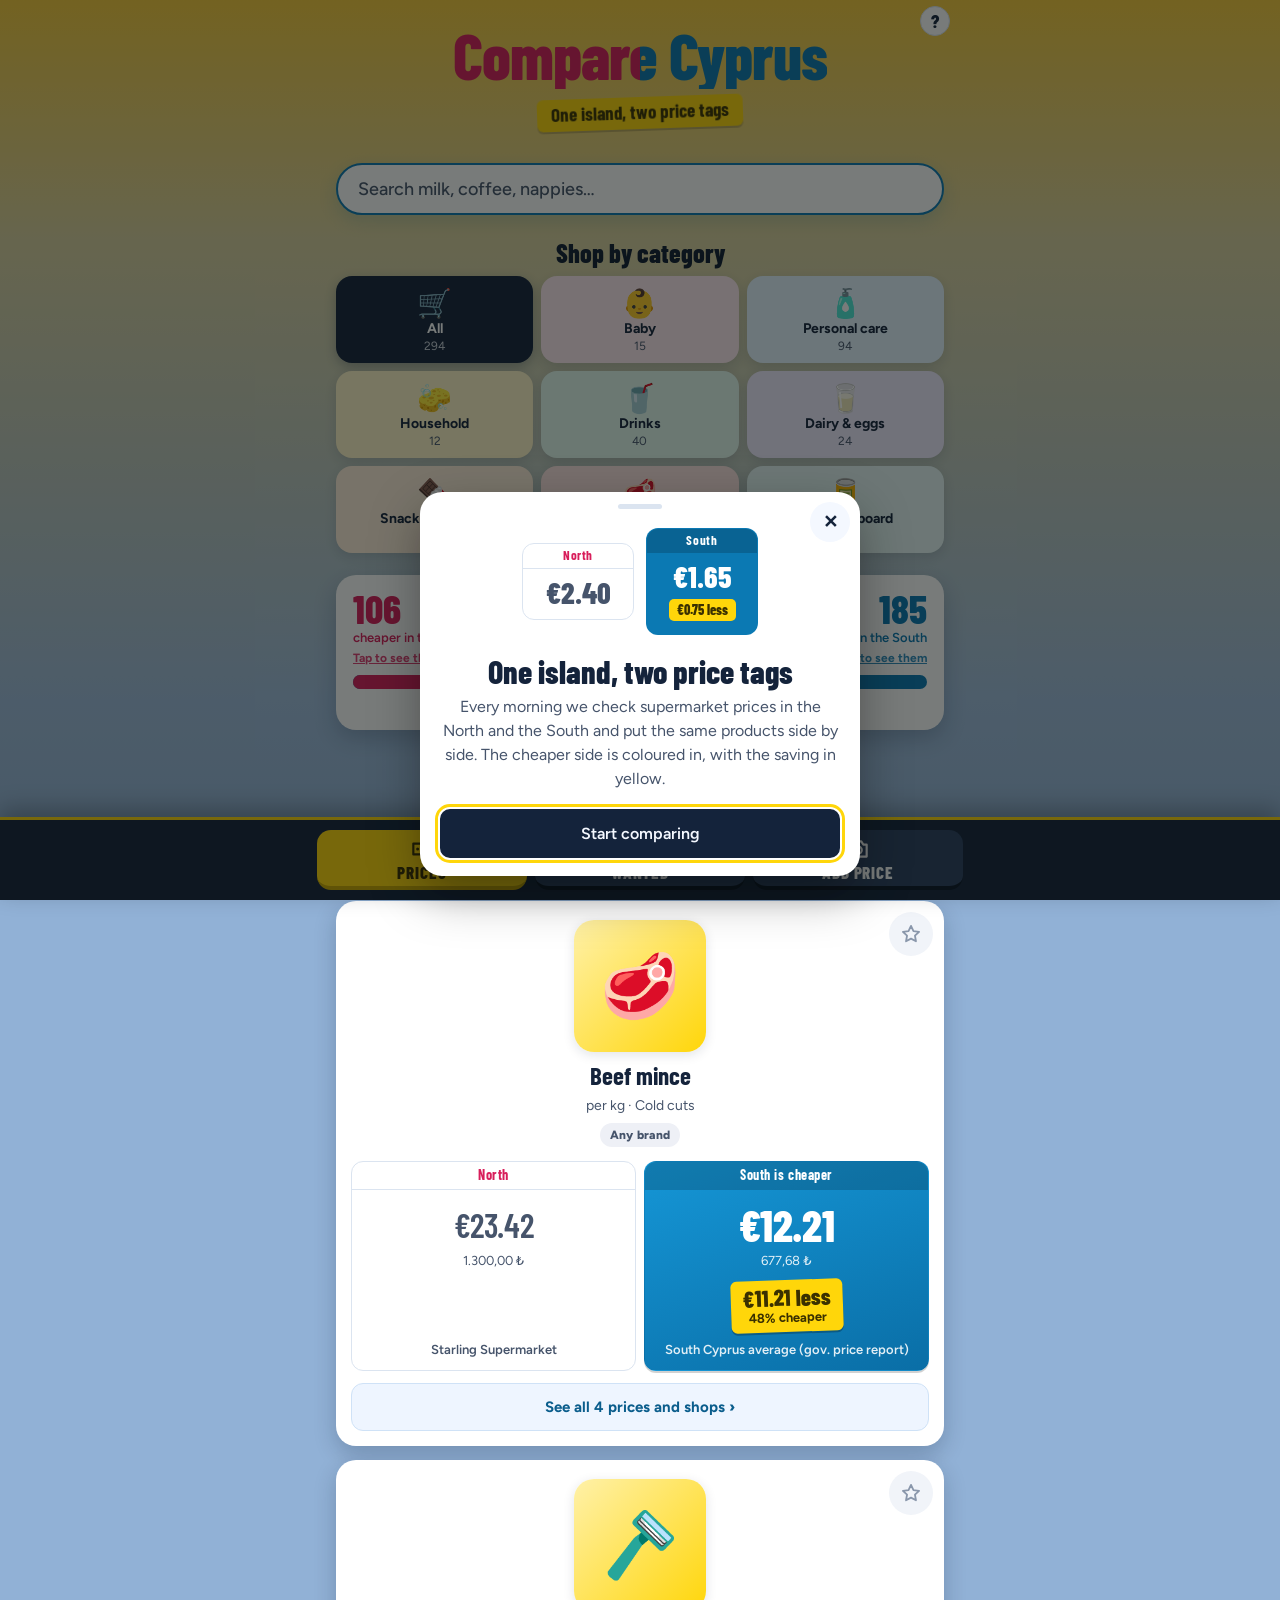
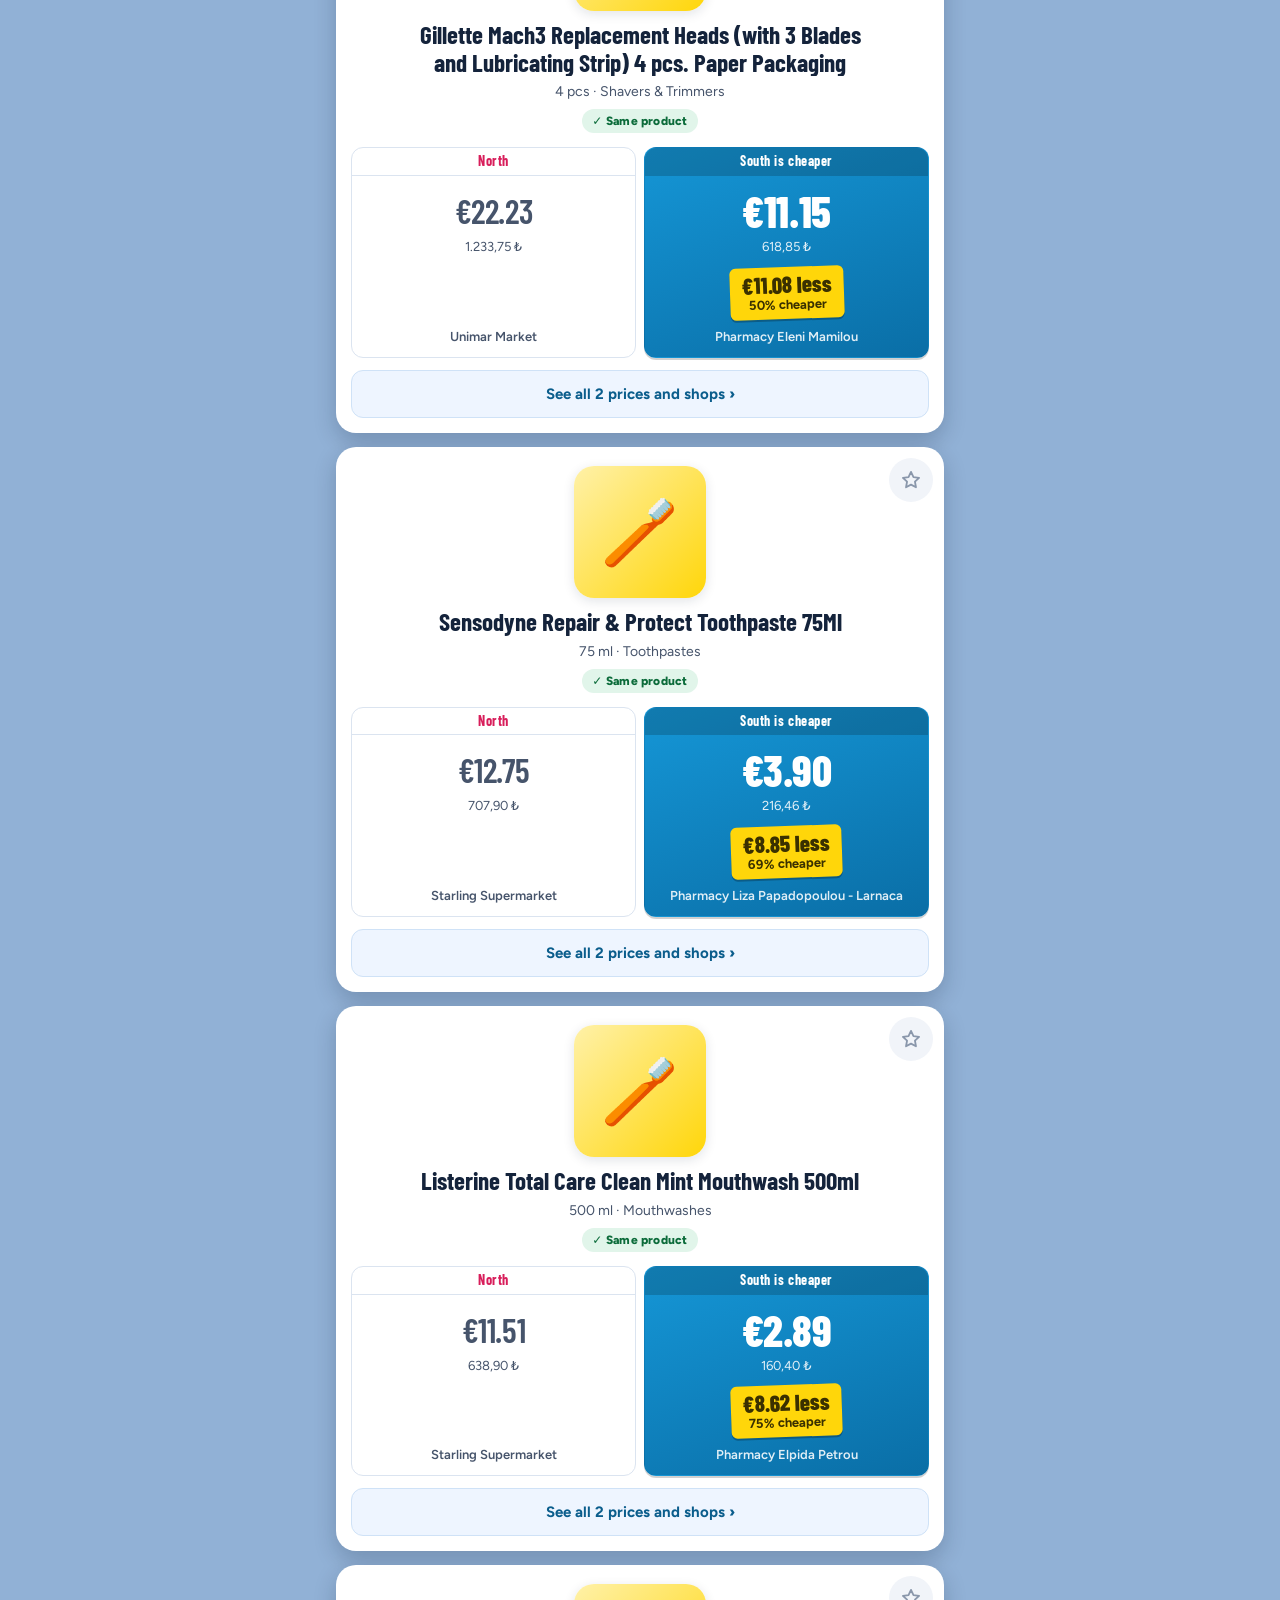
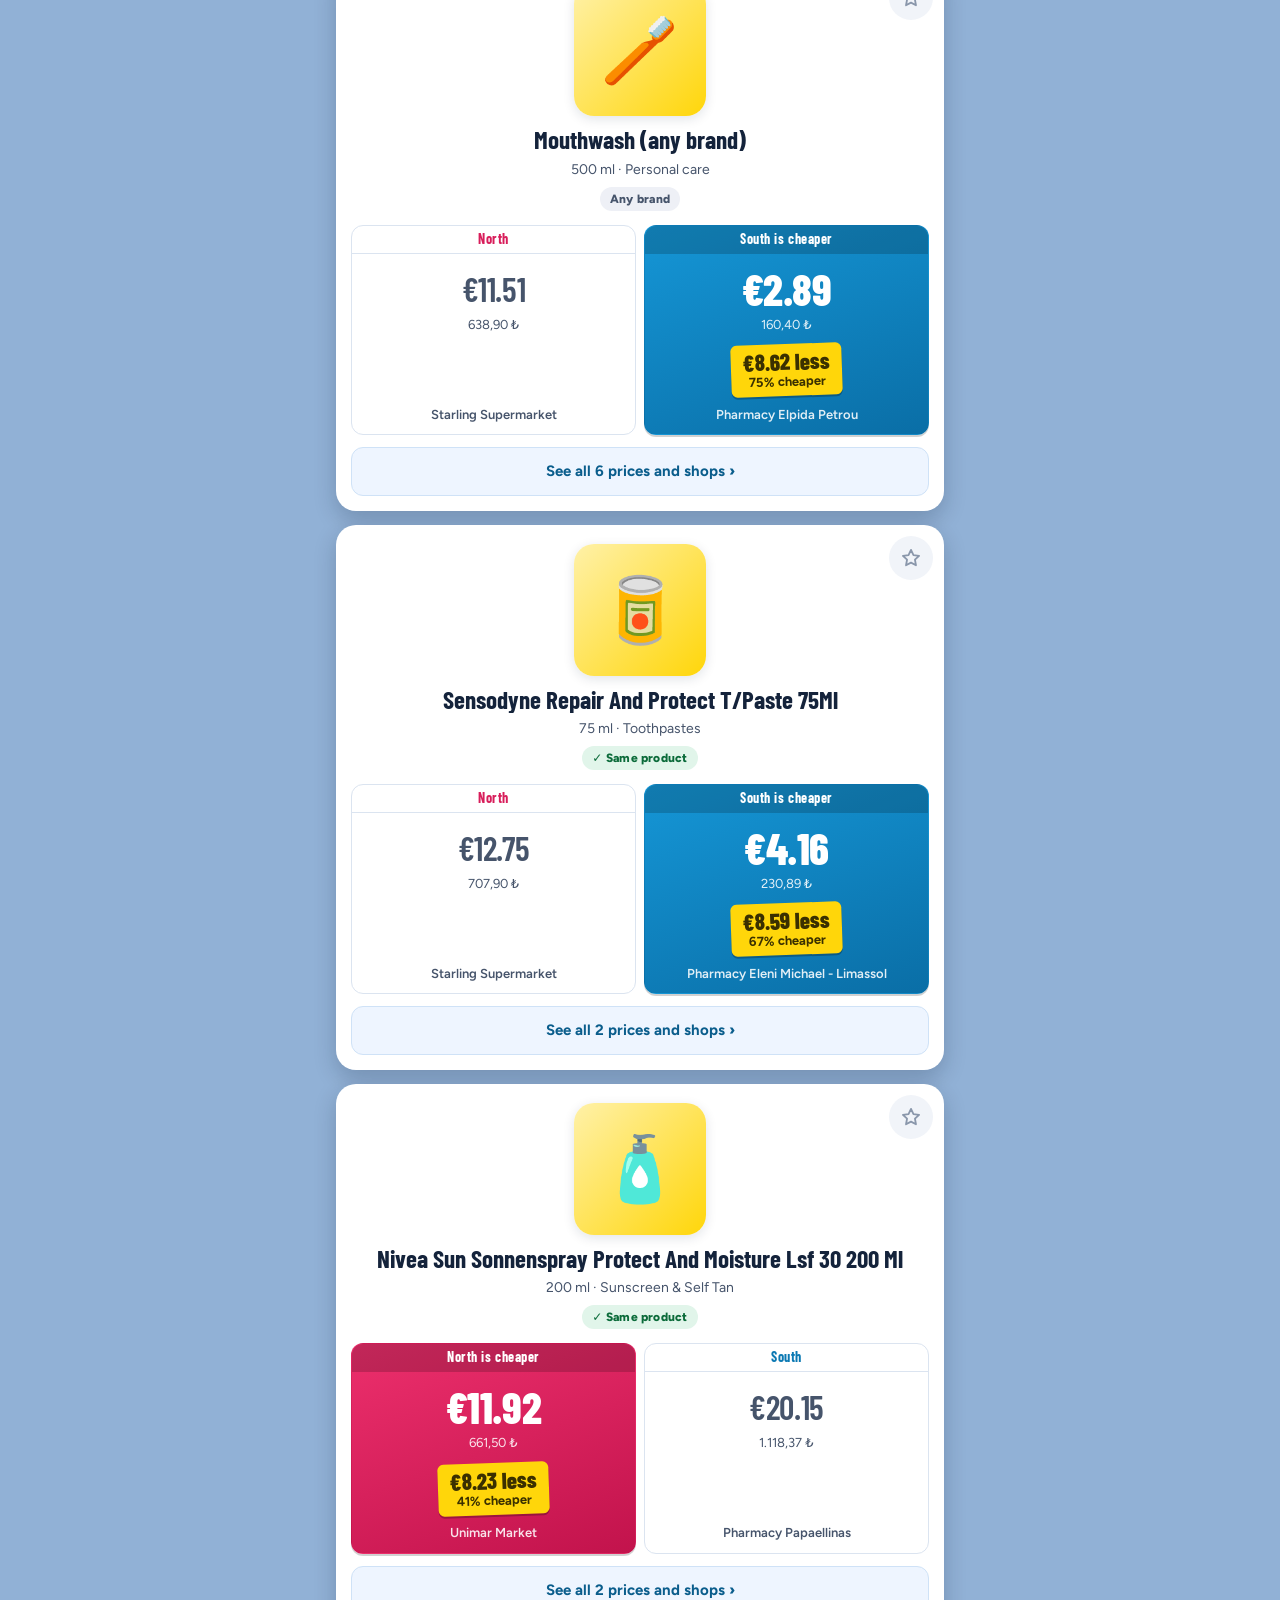
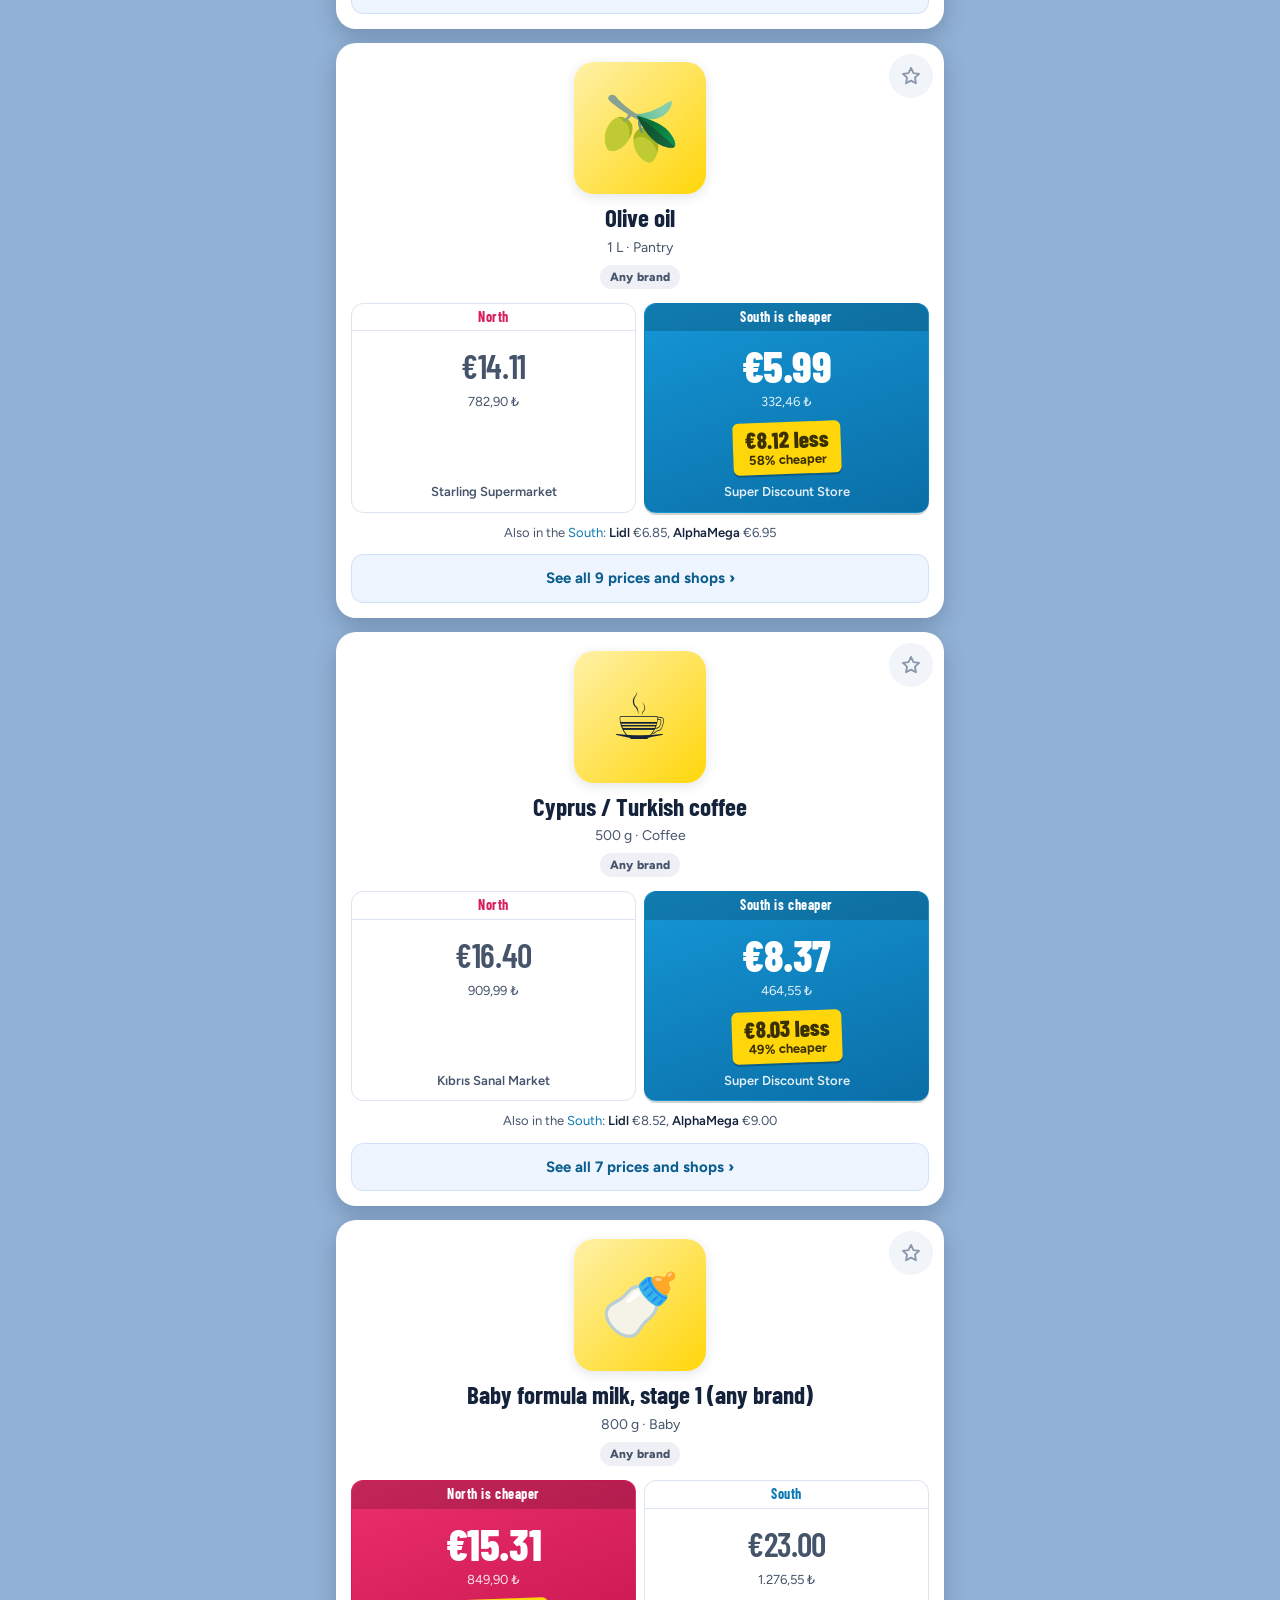
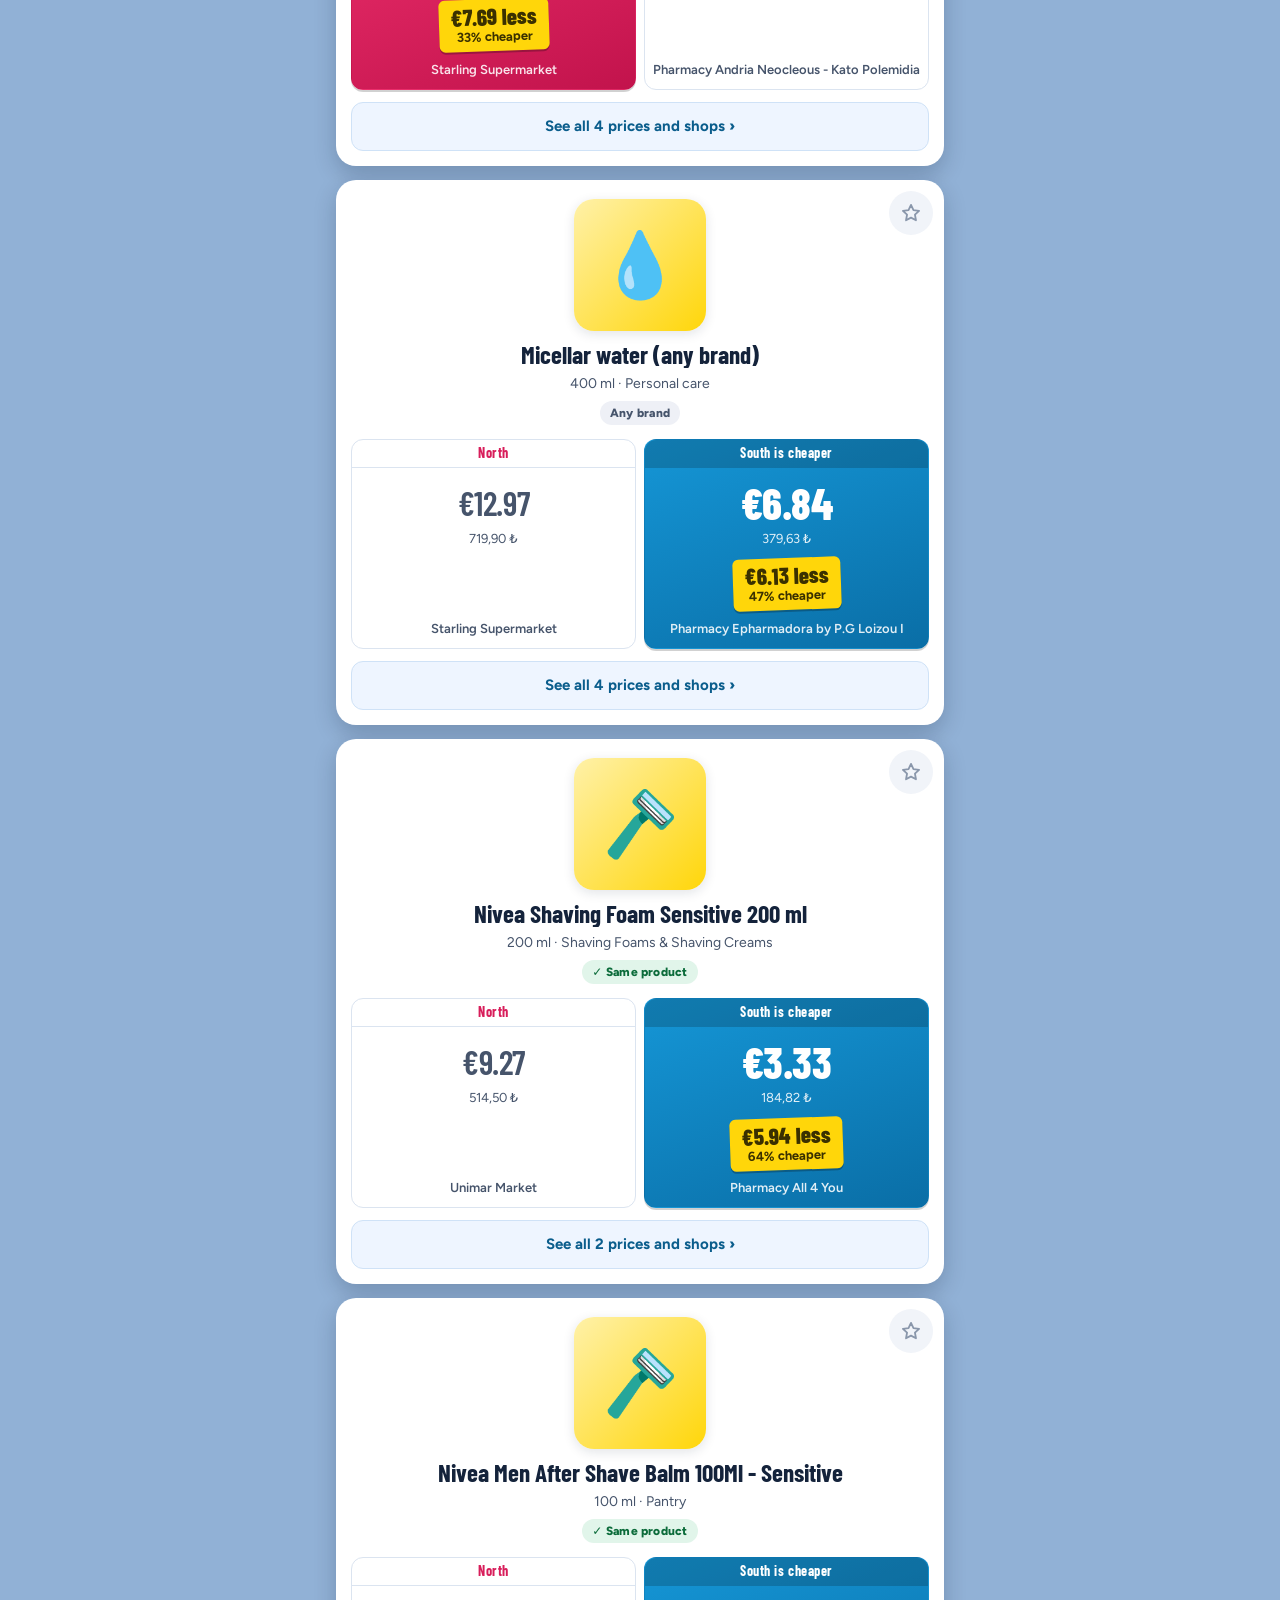
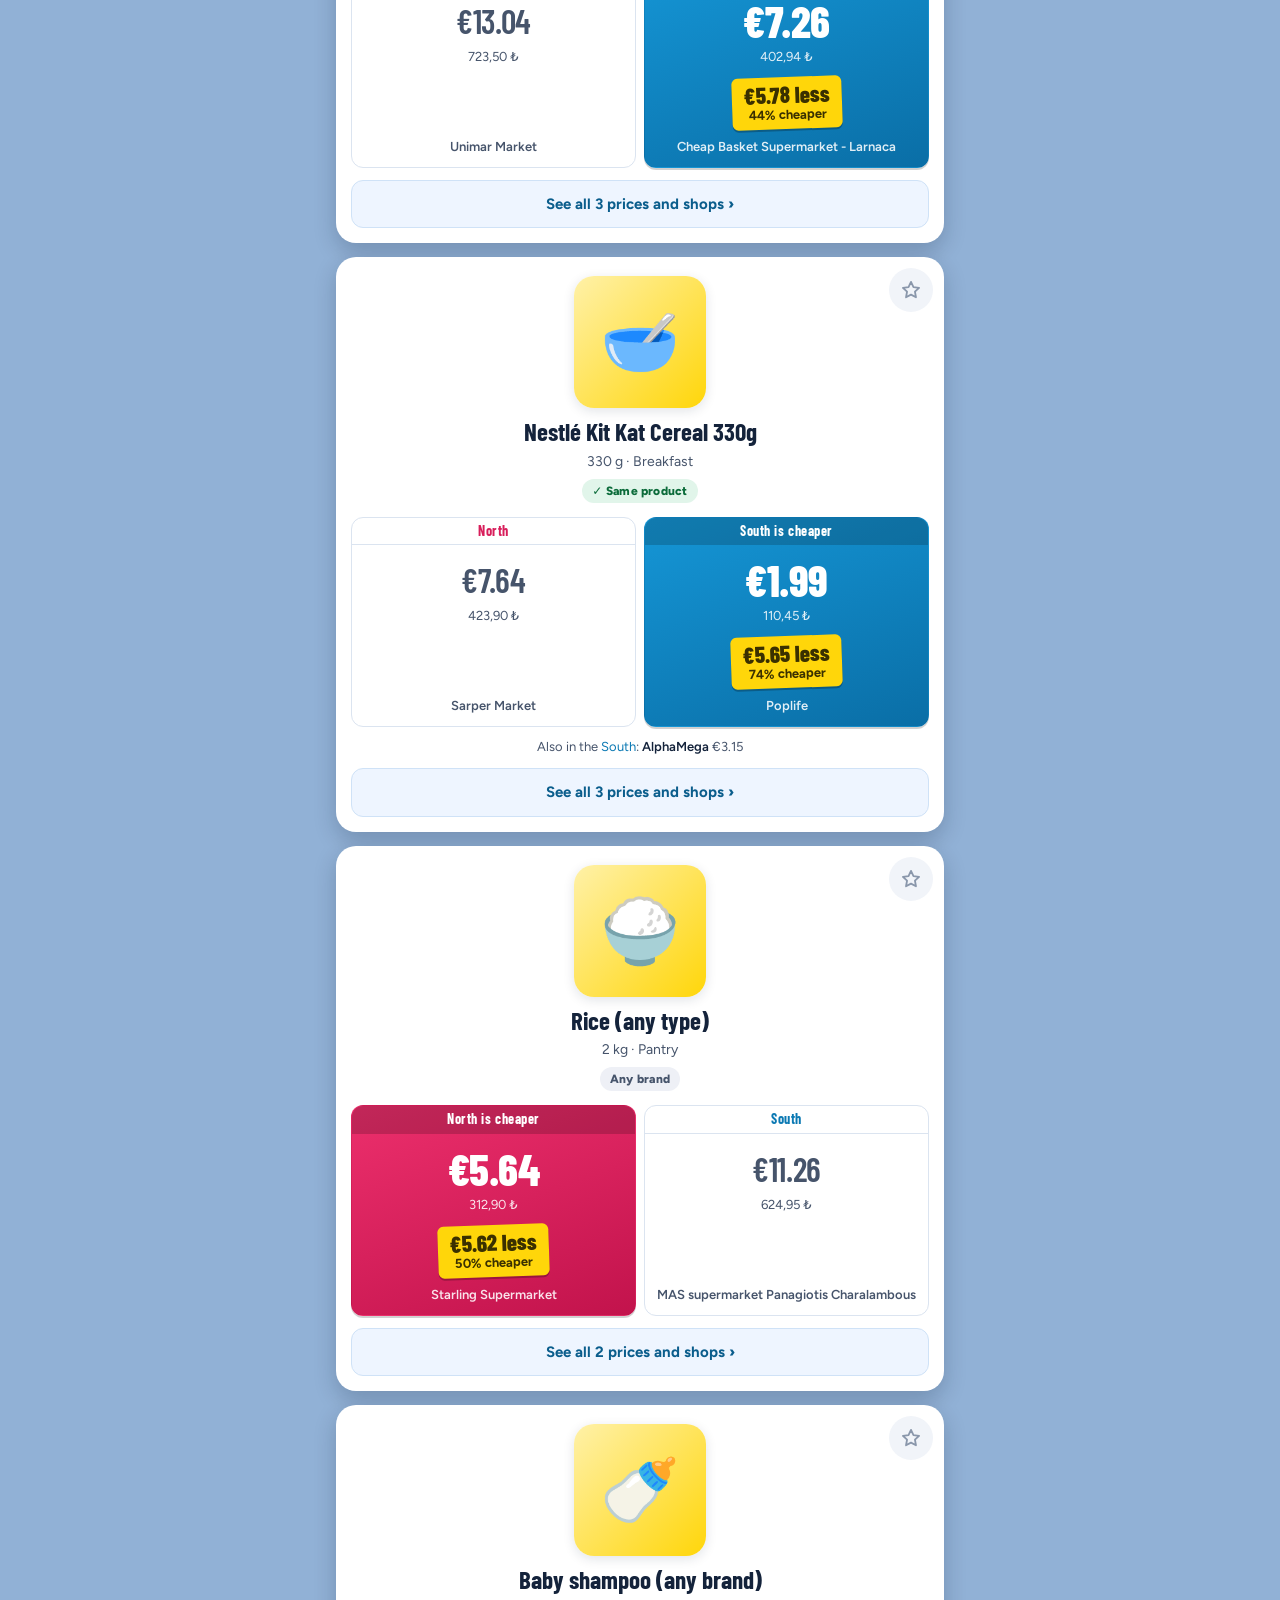
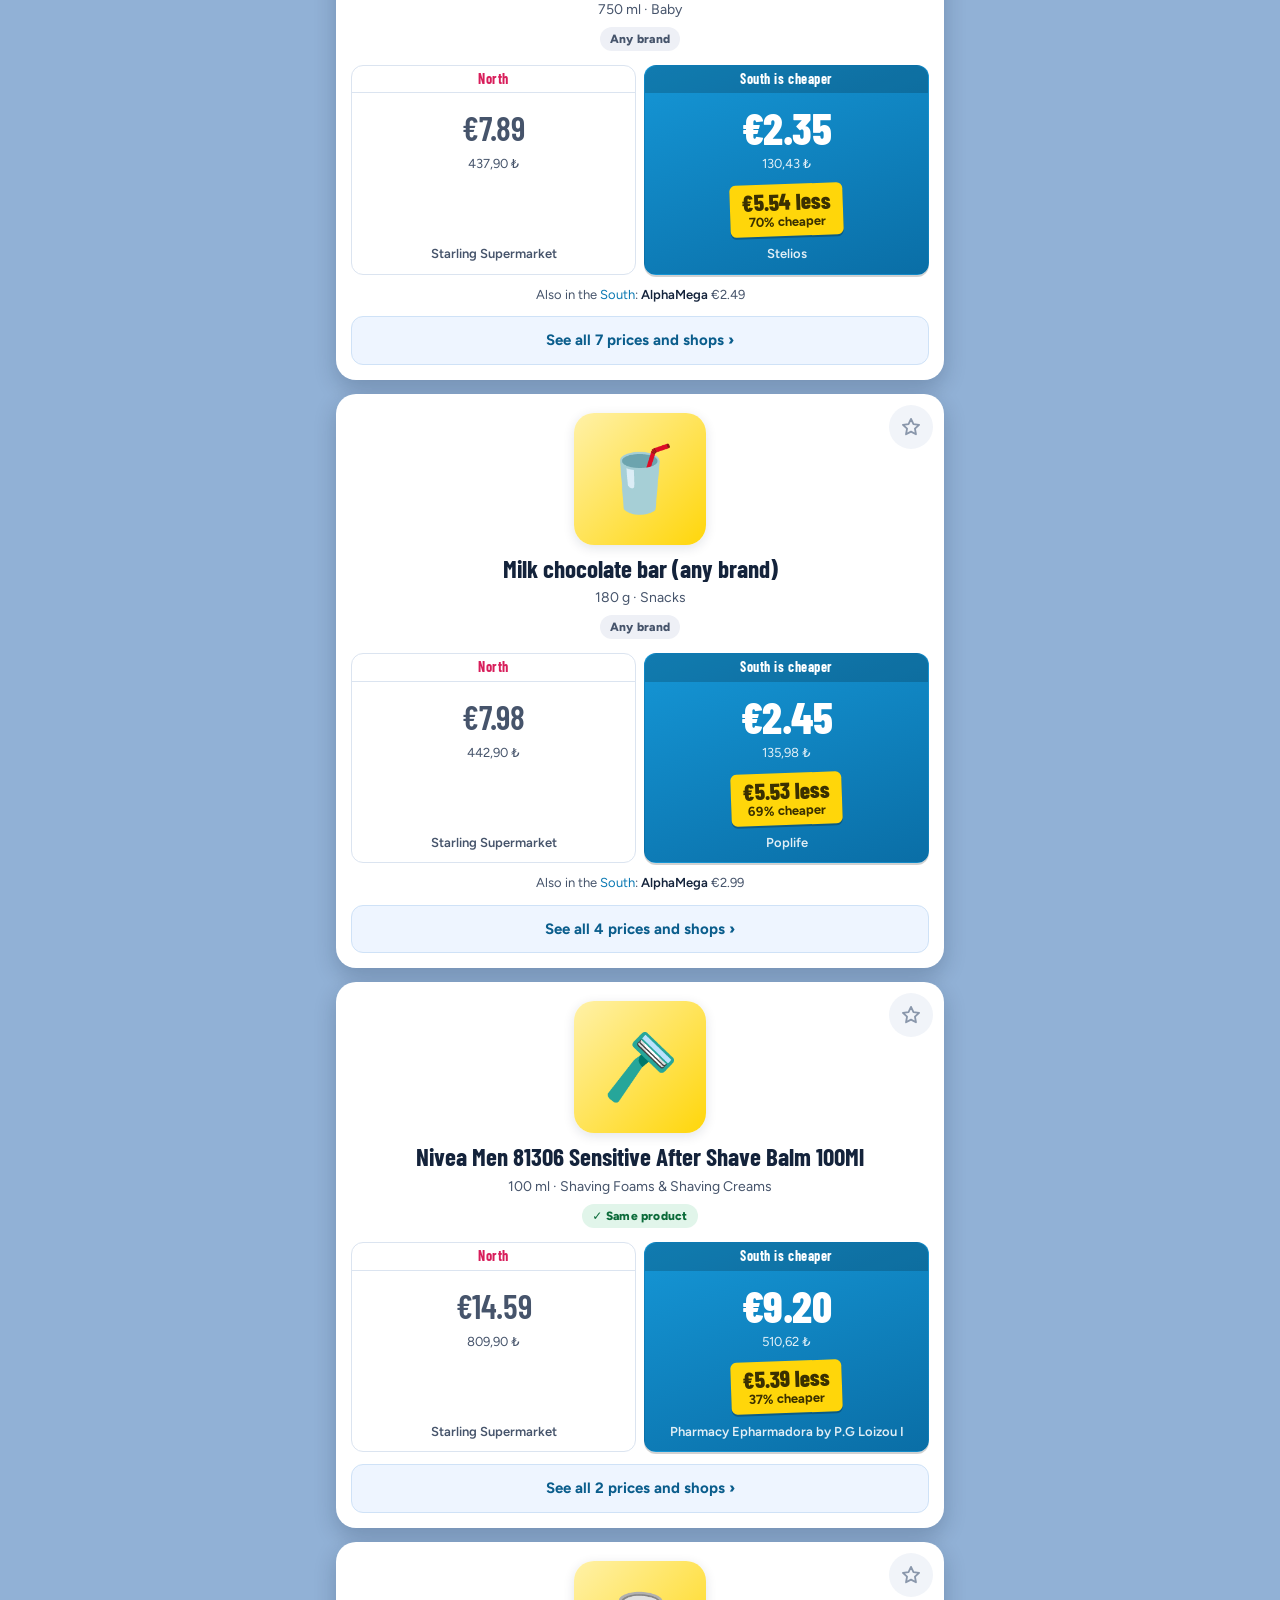
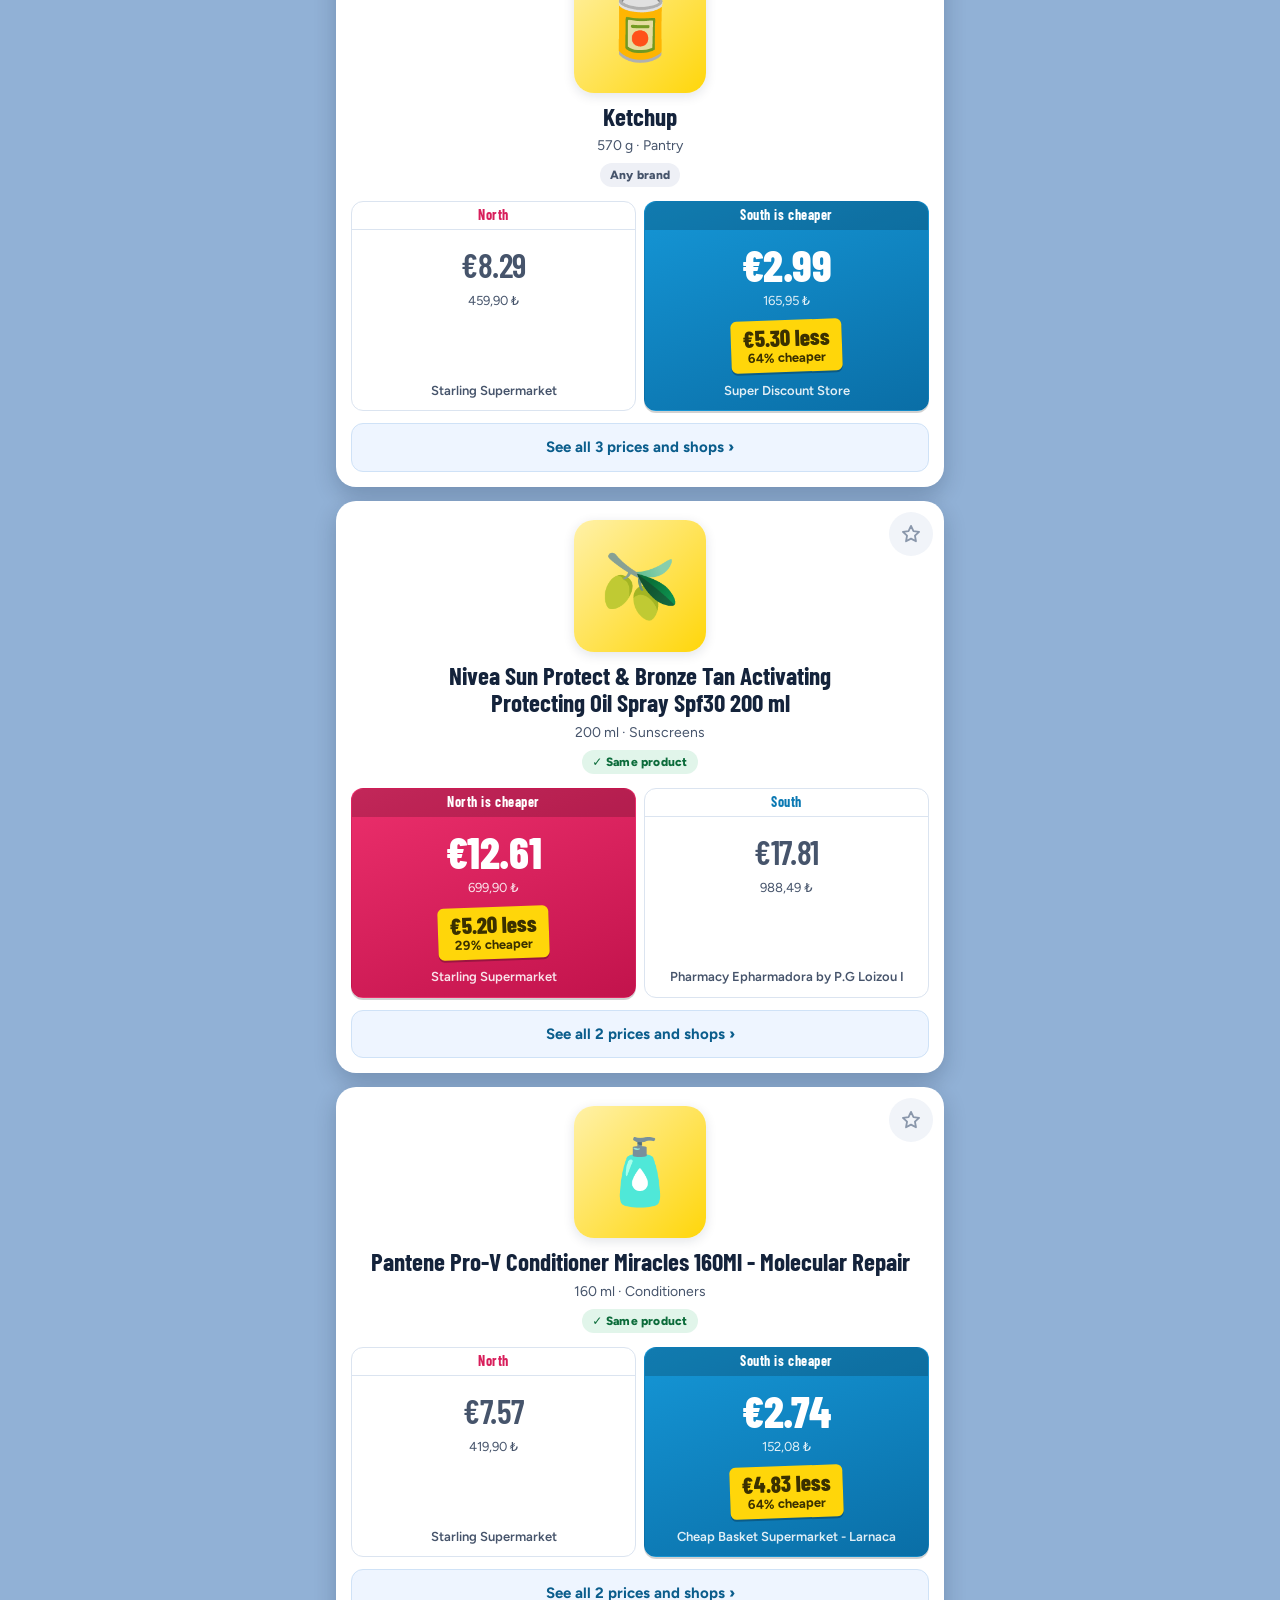
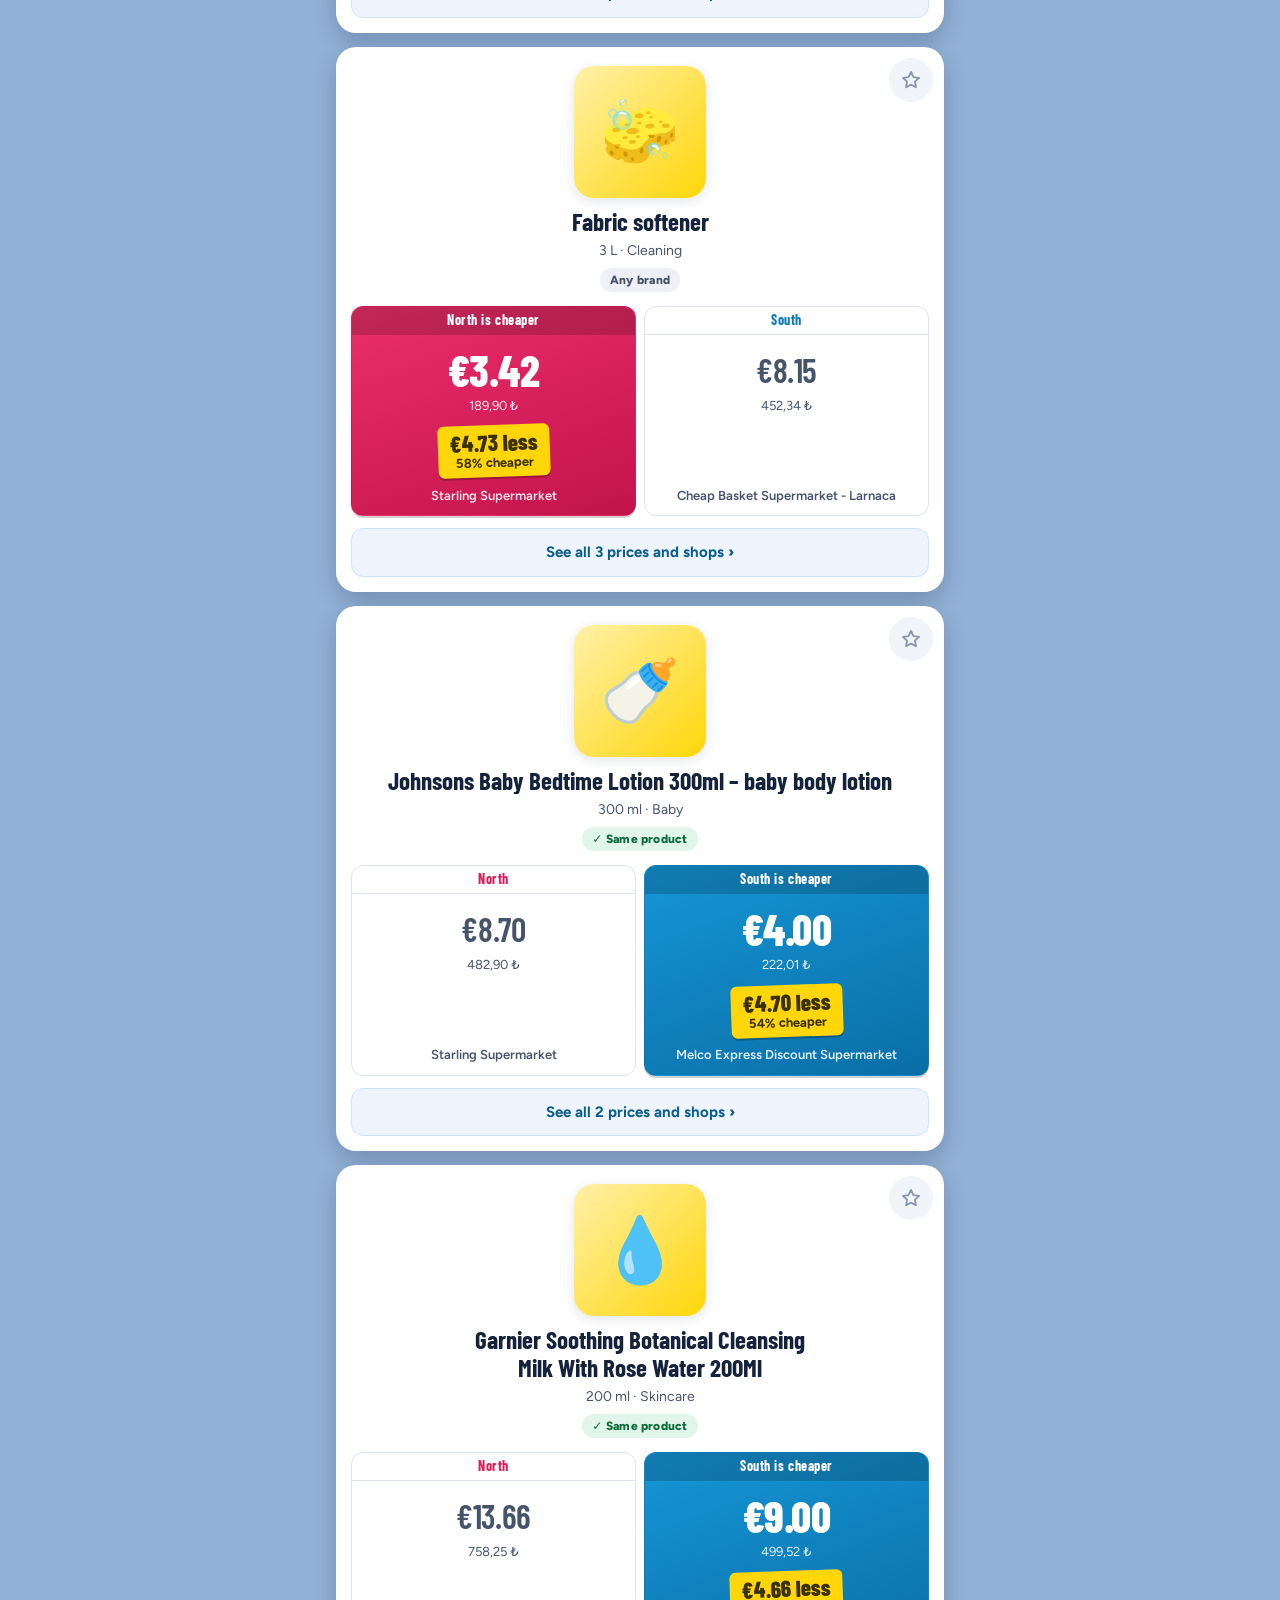
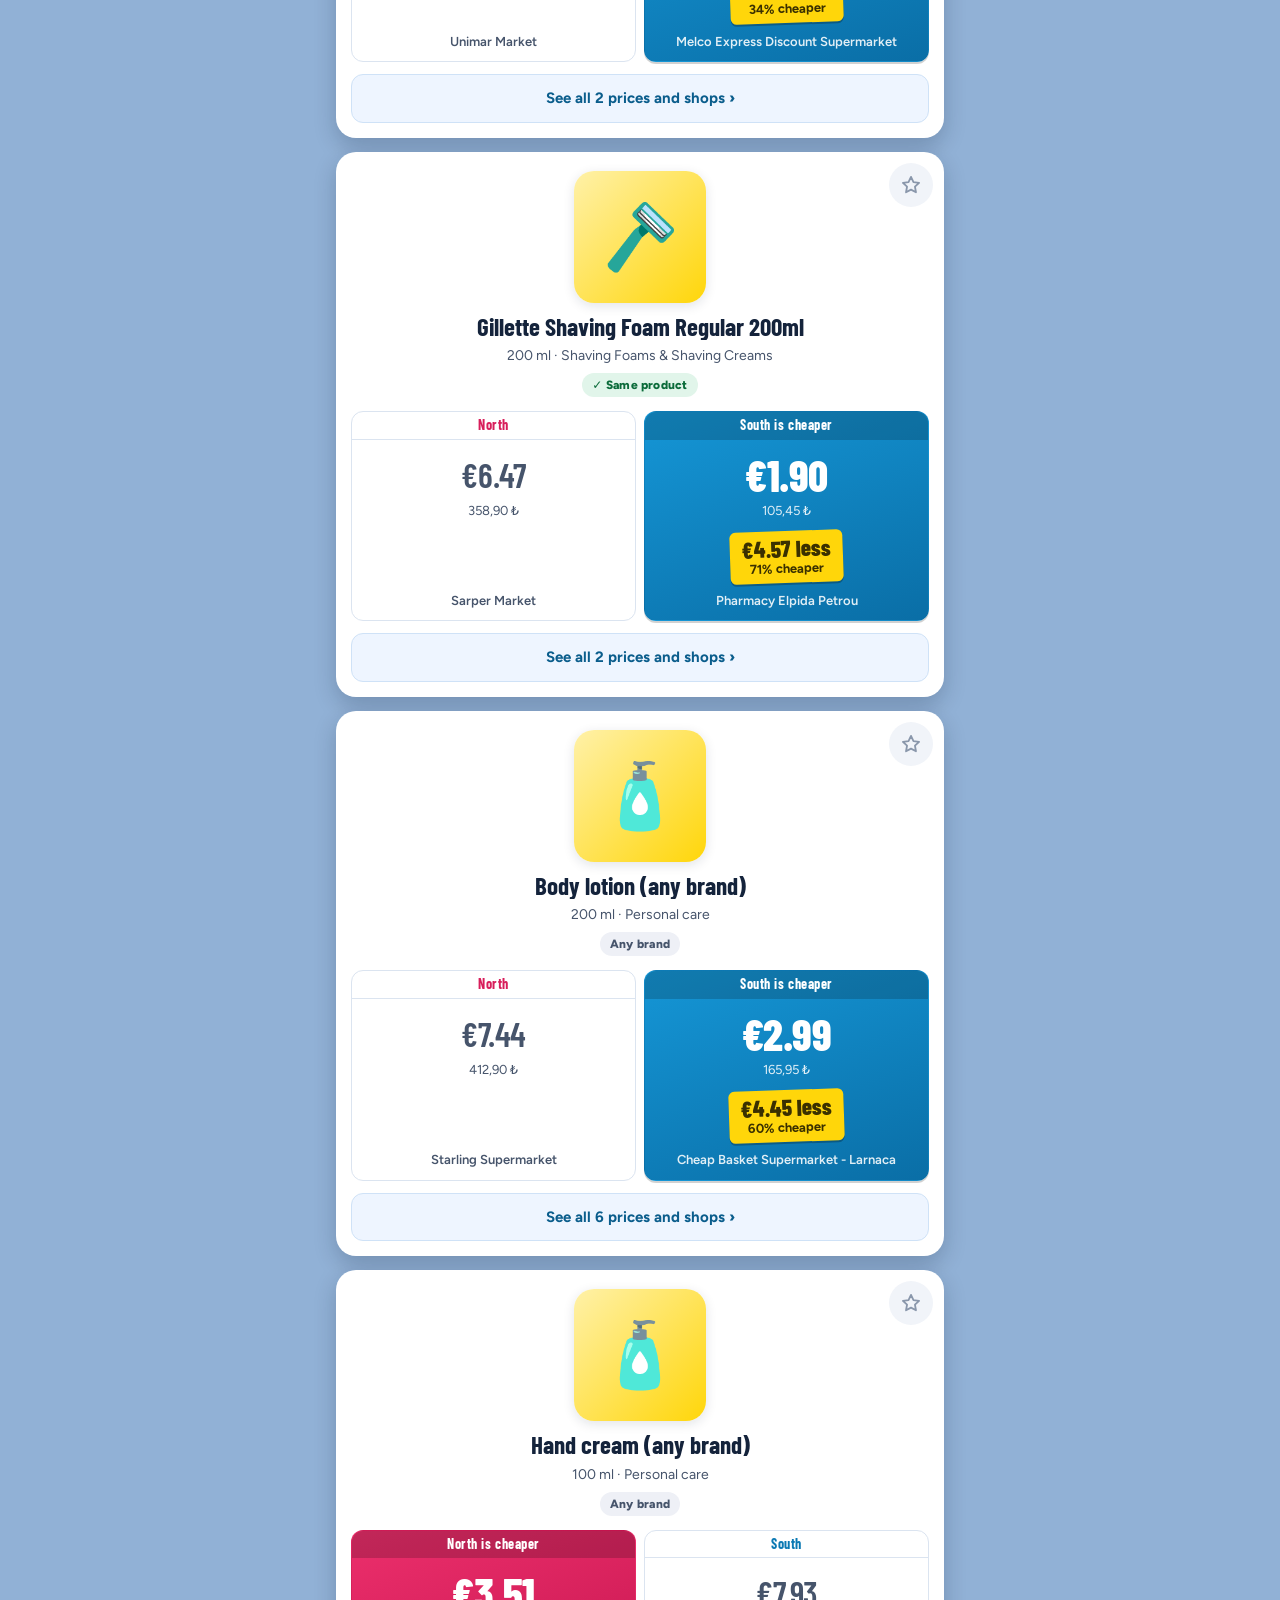
==== site/index.html @ 1031be2c "Darker background; 62 more items (new any-brand rules, Fetch shops counted); My list with basket tot" ====
<!DOCTYPE html>
<html lang="en">
<head>
<meta charset="utf-8">
<meta name="viewport" content="width=device-width, initial-scale=1, viewport-fit=cover">
<title>Compare Cyprus – North vs South prices</title>
<meta name="description" content="Is it cheaper in North or South Cyprus? Daily supermarket prices side by side, with the cheapest store and a map link.">
<link rel="icon" href="data:image/svg+xml,<svg xmlns='http://www.w3.org/2000/svg' viewBox='0 0 100 100'><text y='.9em' font-size='90'>🇨🇾</text></svg>">
<link rel="manifest" href="manifest.webmanifest">
<meta name="theme-color" content="#f5c93a">
<meta name="color-scheme" content="light">
<link rel="icon" type="image/png" href="icons/favicon-64.png">
<link rel="apple-touch-icon" href="icons/apple-touch-icon.png">
<meta name="apple-mobile-web-app-capable" content="yes">
<meta name="apple-mobile-web-app-title" content="Compare CY">
<link rel="preconnect" href="https://fonts.googleapis.com">
<link rel="preconnect" href="https://fonts.gstatic.com" crossorigin>
<link rel="stylesheet" href="https://fonts.googleapis.com/css2?family=Barlow+Condensed:wght@500;600;700;800&family=Figtree:wght@400;500;600;700&display=swap">
<link rel="stylesheet" href="style.css?v=8e7ecc8b">
</head>
<body>
<div class="page">
<button type="button" class="help" id="helpBtn" aria-label="What is this page for?">?</button>

<section class="view" id="prices">
<header class="pagehead">
  <h1 class="ptitle">Compare Cyprus</h1>
  <p class="psticker">One island, two price tags</p>
</header>

<div class="searchwrap"><input id="q" type="search" placeholder="Search milk, coffee, nappies…" autocomplete="off" aria-label="Search products"><button type="button" class="qx" id="qx" aria-label="Clear search" hidden>✕</button></div>

<h2 class="sect">Shop by category</h2>
<div class="cats" id="cats"></div>

<div class="split" id="stats" aria-live="polite"></div>

<div class="listbar">
  <h2 class="listhead" id="listhead"></h2>
  <button type="button" class="sidef" id="sidef" hidden></button>
  <div class="sortrow"><span>Sort by</span><div class="sortseg" id="sort" role="group" aria-label="Sort by"></div></div>
  <div class="sortrow"><span>Show</span><div class="sortseg" id="kindf" role="group" aria-label="Which comparisons to show"></div></div>
</div>
<main id="out" aria-live="polite"></main>
<button type="button" class="totop" id="totop" aria-label="Back to top" hidden>↑ Top</button>
<button class="main more" id="more" hidden>Show more</button>

<div class="install" id="install" hidden>
  <img src="icons/icon-192.png" alt="" width="40" height="40">
  <div class="it"><b>Get the app</b><span id="installHow">Add Compare Cyprus to your home screen.</span></div>
  <button type="button" id="installBtn">Install</button>
  <button type="button" class="ix" id="installX" aria-label="Hide">✕</button>
</div>
<footer class="foot small" id="foot"></footer>
</section>

<section class="view wanted" id="wanted" hidden>
  <header class="pagehead">
    <h2 class="ptitle">Wanted</h2>
    <p class="psticker">Prices we're still missing</p>
    <p class="pintro">Each of these has a price on one side only. Seen one on a shelf? Tap <b>Add</b> and it joins the comparison.</p>
  </header>
  <div class="wtabs" role="tablist">
    <button type="button" role="tab" data-need="N"><span><i class="tN">North</i> prices needed</span><b id="wcN"></b></button>
    <button type="button" role="tab" data-need="S" class="on"><span><i class="tS">South</i> prices needed</span><b id="wcS"></b></button>
  </div>
  <input id="wq" type="search" placeholder="Filter, e.g. Nivea, Nescafé" autocomplete="off" aria-label="Filter wanted products">
  <div class="chips" id="wbrands"></div>
  <ul class="wlist" id="wlist"></ul>
  <button type="button" class="main ghost more" id="wmore" hidden>Show more</button>
</section>

<section class="view contrib" id="contrib" hidden>
  <header class="pagehead">
    <h2 class="ptitle">Add a price</h2>
    <p class="psticker">Seen it? Snap it</p>
    <p class="pintro">Scan the barcode or take a photo of it, type the price and send. Every price is checked before it appears.</p>
  </header>
  <div class="scanrow">
    <button type="button" class="main" id="scanbtn">Scan barcode</button>
    <label class="main ghost" for="scanphoto">Use a photo</label>
    <input type="file" id="scanphoto" accept="image/*" capture="environment" hidden>
  </div>
  <div id="scanbox" hidden><video id="scanvid" playsinline muted></video><button type="button" class="link" id="scanstop">Stop camera</button></div>
  <div id="scanmsg" class="small"></div>
  <div id="cfor" class="cfor" hidden></div>
  <form id="cform" autocomplete="off">
    <label>Barcode <span class="opt">(the numbers under the stripes)</span><input name="barcode" inputmode="numeric" pattern="[0-9 ]*"></label>
    <div class="seg" role="radiogroup" aria-label="Which side">
      <label><input type="radio" name="side" value="North" required> <span class="tN">North</span> (₺)</label>
      <label><input type="radio" name="side" value="South" required> <span class="tS">South</span> (€)</label>
    </div>
    <label>Product<input name="product" required placeholder="e.g. Coca-Cola Zero"></label>
    <label>Pack size<input name="size" placeholder="e.g. 1.5 L, 500 g, 6 x 330 ml"></label>
    <div class="two">
      <label>Price<input name="price" required inputmode="decimal" placeholder="0.00"></label>
      <label>Currency<select name="currency"><option>TRY</option><option>EUR</option></select></label>
    </div>
    <div class="two">
      <label>Shop<input name="shop" required placeholder="e.g. Molto, Lidl"></label>
      <label>Town<input name="town" placeholder="e.g. Girne, Larnaca"></label>
    </div>
    <label>Note <span class="opt">(optional – offer price, date seen…)</span><input name="note"></label>
    <button class="main" type="submit">Send price</button>
    <div id="cmsg" class="small"></div>
  </form>
</section>

</div>

<nav class="tabbar" aria-label="Sections">
  <a href="#prices" data-view="prices" class="on"><svg width="24" height="24" viewBox="0 0 24 24" aria-hidden="true"><path d="M4 7h10l6 5-6 5H4z" fill="none" stroke="currentColor" stroke-width="2" stroke-linejoin="round"/><circle cx="8" cy="12" r="1.4" fill="currentColor"/></svg><span>Prices</span></a>
  <a href="#wanted" data-view="wanted"><svg width="24" height="24" viewBox="0 0 24 24" aria-hidden="true"><path d="M3 6h11l7 6-7 6H3z" fill="none" stroke="currentColor" stroke-width="2" stroke-linejoin="round"/><path d="M7.6 10.2a1.9 1.9 0 1 1 2.9 1.6c-.6.4-1 .8-1 1.5" fill="none" stroke="currentColor" stroke-width="1.8" stroke-linecap="round"/><circle cx="9.5" cy="15.4" r="1" fill="currentColor"/></svg><span>Wanted</span><b class="badge" id="wbCount"></b></a>
  <a href="#contrib" data-view="contrib"><svg width="24" height="24" viewBox="0 0 24 24" aria-hidden="true"><path d="M4 8h3l2-3h6l2 3h3v11H4z" fill="none" stroke="currentColor" stroke-width="2" stroke-linejoin="round"/><circle cx="12" cy="13" r="3.5" fill="none" stroke="currentColor" stroke-width="2"/></svg><span>Add price</span></a>
</nav>

<script src="app.js?v=88e9faac"></script>
<script src="contribute.js?v=d329b02f"></script>
<script src="install.js?v=d9f7148f"></script>
<script src="intro.js?v=fb647530"></script>
<script src="wanted.js?v=0db13283"></script>
</body>
</html>
---- site/style.css ----
/* Compare Cyprus. Shelf-edge labels on limestone.
   North = pomegranate, South = harbour blue, savings = lemon sticker. */
:root {
  --stone: #f4f8ff;
  --paper: #ffffff;
  --ink: #14233b;
  --muted: #56657d;
  --rule: #dbe4f0;
  --north: #d81e5b;
  --south: #0b79b3;
  --lemon: #ffd60a;
  --north-fill: #d81e5b;
  --south-fill: #0b79b3;
  --lemon-ink: #3a3000;
  --display: "Barlow Condensed", "Arial Narrow", sans-serif;
  --text: "Figtree", system-ui, sans-serif;
  color-scheme: light;
}
* { box-sizing: border-box; }
html { -webkit-text-size-adjust: 100%; }
body { margin: 0; background: var(--stone); color: var(--ink); font: 16px/1.5 var(--text); }
.page { max-width: 640px; margin: 0 auto; padding: 0 16px 124px; }
.view[hidden] { display: none; }
a { color: var(--south); }
:focus-visible { outline: 3px solid var(--lemon); outline-offset: 2px; }
.small { font-size: 14px; color: var(--muted); }

/* header: centred title, then the day's North v South scoreboard */
.top { padding: 22px 0 6px; text-align: center; }
.top h1 { font: 800 clamp(40px, 11vw, 60px)/.9 var(--display); letter-spacing: -.015em; margin: 0; }
.tagline { font: 600 20px/1.1 var(--display); margin: 8px 0 0; color: var(--muted); }
.lede { margin: 10px auto 22px; color: var(--muted); max-width: 26em; font-size: 16px; line-height: 1.55; }
.split { background: var(--paper); border: 1px solid var(--rule); border-radius: 16px; padding: 14px 16px 12px; margin: 22px 0 0; text-align: center; }
.score { display: flex; justify-content: space-between; align-items: flex-end; margin-bottom: 8px; }
.sc { display: grid; gap: 2px; }
.sc.N { text-align: left; color: var(--north); } .sc.S { text-align: right; color: var(--south); }
.sc b { font: 800 40px/.9 var(--display); }
.sc span { font-size: 13px; font-weight: 600; }
.bar { display: flex; height: 14px; border-radius: 7px; overflow: hidden; background: var(--south); }
.bar .bN { background: var(--north); transition: width .8s cubic-bezier(.2, .8, .2, 1); }
.bar .bS { flex: 1; }
.score-f { font-size: 13px; color: var(--muted); margin: 8px 0 0; }

/* search and filters */
.searchwrap { position: sticky; top: 0; z-index: 5; background: var(--stone); padding: 10px 0; margin-top: 18px; }
#q { width: 100%; font: 500 18px var(--text); color: var(--ink); background: var(--paper);
  border: 2px solid var(--ink); border-radius: 10px; padding: 13px 16px; }
#q::placeholder { color: var(--muted); }
.filters { display: grid; gap: 12px; margin: 6px 0 16px; }
.chips { display: flex; gap: 8px; overflow-x: auto; scrollbar-width: none; padding: 2px 0; min-width: 0; }
.chips::-webkit-scrollbar { display: none; }
.chips button { flex: 0 0 auto; font: 500 14px var(--text); color: var(--ink); background: transparent;
  border: 1px solid var(--rule); border-radius: 999px; padding: 7px 14px; cursor: pointer; }
.chips button.on { background: var(--ink); color: var(--stone); border-color: var(--ink); }
.selects { display: grid; grid-template-columns: 1fr 1fr; gap: 10px; }
.sel { display: grid; gap: 4px; font-size: 12px; font-weight: 600; color: var(--muted); min-width: 0; }
.sel select { appearance: none; -webkit-appearance: none; width: 100%; font: 600 15px var(--text); color: var(--ink);
  background: var(--paper) url("data:image/svg+xml,%3Csvg xmlns='http://www.w3.org/2000/svg' width='12' height='8'%3E%3Cpath d='M1 1l5 5 5-5' fill='none' stroke='%23889590' stroke-width='2'/%3E%3C/svg%3E") no-repeat right 12px center;
  border: 1px solid var(--rule); border-radius: 10px; padding: 10px 32px 10px 12px; text-overflow: ellipsis; }
.listhead { font: 800 26px/1.05 var(--display); color: var(--ink); margin: 0; min-width: 0; }

/* item: name, one two-sided price label, one verdict line; the rest opens on tap */
.item { background: var(--paper); border-radius: 16px; padding: 14px; margin-bottom: 14px; border: 1px solid var(--rule); }
.head { display: flex; gap: 14px; align-items: center; margin-bottom: 14px; }
.art { flex: 0 0 96px; width: 96px; height: 96px; border-radius: 16px; background: #fff; display: grid; place-items: center;
  font-size: 52px; overflow: hidden; border: 1px solid var(--rule); padding: 7px; box-shadow: 0 1px 0 rgba(0,0,0,.06); }
.art.noimg { background: linear-gradient(135deg, #fbe9a6, #f5d547); border-color: transparent; }
.art img { width: 100%; height: 100%; object-fit: contain; border-radius: 8px; }
.ttl { min-width: 0; }
.name { font: 700 23px/1.08 var(--display); margin: 0; overflow-wrap: anywhere;
  display: -webkit-box; -webkit-line-clamp: 3; -webkit-box-orient: vertical; overflow: hidden; }
.unit { font-size: 13px; color: var(--muted); margin-top: 3px; }

.tags { display: grid; grid-template-columns: 1fr 1fr; gap: 8px; }
.tag { text-align: center; padding: 0 8px 12px; min-width: 0; border: 1px solid var(--rule); border-radius: 12px; overflow: hidden; display: flex; flex-direction: column; align-items: center; }
.tag .strip { align-self: stretch; margin: 0 -8px 12px; padding: 5px 8px; font: 700 14px/1.2 var(--display); letter-spacing: .04em; }
.tag.N .strip { color: var(--north); } .tag.S .strip { color: var(--south); }
.tag:not(.win) { background: transparent; }
.tag:not(.win) .strip { border-bottom: 1px solid var(--rule); }
.pr { font: 600 34px/1 var(--display); letter-spacing: -.01em; color: var(--muted); }
.pl { font-size: 13px; color: var(--muted); margin-top: 3px; }
.tag .sn { font-size: 13px; font-weight: 600; margin-top: auto; padding-top: 10px; line-height: 1.2; max-width: 100%; white-space: nowrap; overflow: hidden; text-overflow: ellipsis; color: var(--muted); }
/* the cheaper side: filled with its colour, bigger price, yellow saving sticker */
.tag.win { border: 0; color: #fff; box-shadow: 0 2px 0 rgba(0,0,0,.18); }
.tag.N.win { background: var(--north-fill); } .tag.S.win { background: var(--south-fill); }
.tag.win .strip { color: #fff; background: rgba(0,0,0,.18); }
.tag.win .pr { color: #fff; font-weight: 800; font-size: 44px; }
.tag.win .pl, .tag.win .sn { color: rgba(255,255,255,.88); }
.sticker { margin: 10px 0 0; background: var(--lemon); color: var(--lemon-ink); padding: 6px 12px 7px; border-radius: 6px; line-height: 1.1; transform: rotate(-2deg); box-shadow: 0 2px 0 rgba(0,0,0,.25); }
.sticker b { display: block; font: 800 23px/1 var(--display); white-space: nowrap; }
.sticker span { display: block; font-size: 13px; font-weight: 700; margin-top: 2px; }
.verdict.same { margin-top: 10px; padding: 8px 12px; border-radius: 10px; background: var(--stone); text-align: center; font-weight: 600; font-size: 14px; }

.chains { font-size: 13px; color: var(--muted); margin-top: 10px; }
.chains b { color: var(--ink); font-weight: 600; }
.more { margin-top: 8px; font-size: 14px; }
.more summary { cursor: pointer; font-weight: 600; color: var(--muted); padding: 6px 0 2px; list-style: none; display: flex; align-items: center; gap: 6px; }
.more summary::-webkit-details-marker { display: none; }
.more summary::after { content: ""; width: 7px; height: 7px; border-right: 2px solid currentColor; border-bottom: 2px solid currentColor; transform: rotate(45deg) translateY(-2px); }
.more[open] summary::after { transform: rotate(-135deg) translateY(-2px); }
.whs { display: grid; grid-template-columns: 1fr 1fr; gap: 14px; margin-top: 10px; }
.wh { min-width: 0; font-size: 13px; color: var(--muted); line-height: 1.35; overflow-wrap: anywhere; }
.wh > b { font: 700 14px var(--display); letter-spacing: .05em; }
.wh .sn { font-size: 14px; font-weight: 600; color: var(--ink); }
.wh .pn { font-style: italic; }
.links { display: flex; flex-wrap: wrap; gap: 6px; margin-top: 8px; }
.links a { font-size: 12px; font-weight: 600; color: var(--ink); text-decoration: none; border: 1px solid var(--rule); border-radius: 999px; padding: 4px 10px; white-space: nowrap; }
.olist { display: grid; grid-template-columns: 1fr 1fr; gap: 14px; margin-top: 14px; }
.olist > div > div { display: flex; justify-content: space-between; gap: 8px; padding: 5px 0; border-bottom: 1px solid var(--rule); }
.olist > div:empty { border: 0; }
.olist.one { grid-template-columns: 1fr; }
.olist h4 { font: 700 14px var(--display); letter-spacing: .05em; margin: 0 0 2px; }
.olist a { color: var(--ink); }
.olist .pl { display: block; text-align: right; font-weight: 400; margin: 0; }
.note { font-size: 13px; color: var(--muted); margin: 12px 0 0; }

.empty { background: var(--paper); border: 1px dashed var(--rule); border-radius: 14px; padding: 28px 20px; text-align: center; }
.empty .name { font-size: 24px; }
button.main, label.main { display: block; width: 100%; font: 600 16px var(--text); padding: 13px; border-radius: 10px;
  border: 2px solid var(--ink); background: var(--ink); color: var(--stone); cursor: pointer; text-align: center; }
.more { margin: 6px 0 24px; }

/* add a price */

.ctitle { font: 800 40px/1 var(--display); margin: 0 0 8px; }
.contrib form { display: grid; gap: 12px; margin-top: 12px; }
.contrib label { display: grid; gap: 4px; font-size: 14px; font-weight: 600; }
.contrib .opt { font-weight: 400; color: var(--muted); }
.contrib input:not([type=radio]), .contrib select { width: 100%; padding: 11px 12px; border: 1px solid var(--rule); border-radius: 8px;
  background: var(--stone); color: var(--ink); font: 16px var(--text); }
.contrib .two, .contrib .seg { display: grid; grid-template-columns: 1fr 1fr; gap: 10px; }
.contrib .seg label { display: flex; align-items: center; justify-content: center; gap: 6px; padding: 11px; border: 1px solid var(--rule); border-radius: 8px; cursor: pointer; }
.contrib .seg label:has(input[value=North]:checked) { border-color: var(--north); color: var(--north); }
.contrib .seg label:has(input[value=South]:checked) { border-color: var(--south); color: var(--south); }
.scanrow { display: flex; gap: 8px; margin-top: 10px; }
.scanrow .main { flex: 1; margin: 0; }
.main.ghost { background: transparent; color: var(--ink); }
#scanbox { margin-top: 10px; }
#scanvid { width: 100%; border-radius: 10px; background: #000; max-height: 260px; object-fit: cover; }
.link { border: 0; background: none; color: var(--south); font: 600 14px var(--text); cursor: pointer; padding: 6px 0; }
#scanmsg, #cmsg { margin-top: 6px; }
.found { background: var(--stone); border-radius: 8px; padding: 10px; margin-top: 8px; }

.foot { margin-top: 28px; padding-top: 16px; border-top: 1px solid var(--rule); }
.foot p { margin: 0 0 8px; }

@media (max-width: 380px) { .pr { font-size: 30px; } .tag.win .pr { font-size: 38px; } .sticker b { font-size: 21px; } .cat .cl { font-size: 13px; } }
@media (prefers-reduced-motion: reduce) { .bar .bN { transition: none; } }

/* wanted list */
.wanted, .contrib { padding-top: 26px; }
.wtabs { display: grid; grid-template-columns: 1fr 1fr; gap: 6px; margin: 14px 0 10px; }
.wtabs button { display: flex; flex-direction: column; align-items: flex-start; gap: 2px; text-align: left; font: 600 13px var(--text); padding: 10px 12px;
  border: 1px solid var(--rule); border-radius: 10px; background: transparent; color: var(--muted); cursor: pointer; }
.wtabs button b { font: 800 30px/1 var(--display); color: var(--ink); }
.wtabs button.on[data-need=S] { background: var(--south); border-color: var(--south); color: #fff; }
.wtabs button.on[data-need=N] { background: var(--north); border-color: var(--north); color: #fff; }
.wtabs button.on b { color: #fff; }
#wq { width: 100%; font: 16px var(--text); color: var(--ink); background: var(--stone); border: 1px solid var(--rule); border-radius: 8px; padding: 10px 12px; margin-bottom: 8px; }
.wlist { list-style: none; margin: 6px 0 0; padding: 0; }
.wbrand { font: 700 18px/1 var(--display); padding: 16px 0 6px; border-bottom: 2px solid var(--ink); }
.witem { display: flex; align-items: center; gap: 12px; padding: 11px 0; border-bottom: 1px solid var(--rule); }
.wtxt { flex: 1; min-width: 0; }
.wn { font-weight: 600; line-height: 1.25; overflow-wrap: anywhere; }
.wm { display: flex; flex-wrap: wrap; align-items: center; gap: 4px 8px; font-size: 13px; color: var(--muted); margin-top: 4px; }
.wsize { padding: 1px 7px; border: 1px solid var(--rule); border-radius: 999px; color: var(--ink); }
.whave { font-weight: 700; }
.whave.N { color: var(--north); } .whave.S { color: var(--south); }
.wshop { overflow: hidden; text-overflow: ellipsis; white-space: nowrap; max-width: 14em; }
.wadd { flex: 0 0 auto; display: flex; flex-direction: column; align-items: center; gap: 2px; width: 58px; padding: 8px 0 6px;
  font: 700 12px var(--text); color: #fff; border: 0; border-radius: 10px; cursor: pointer; }
.wadd svg { width: 22px; height: 22px; }
.wadd.S { background: var(--south); } .wadd.N { background: var(--north); }
.wadd:active { transform: scale(.96); }
.wnone { color: var(--muted); padding: 14px 0; }
.cfor { background: var(--lemon); color: var(--lemon-ink); border-radius: 8px; padding: 10px 12px; margin-top: 12px; font-size: 14px; }


/* North / South words always in their side's colour */
.tN { color: var(--north); } .tS { color: var(--south); }
.wtabs i { font-style: normal; font-weight: 700; }
.wtabs button.on i { color: #fff; }
.cfor .tN, .cfor .tS { background: var(--paper); padding: 0 5px; border-radius: 4px; }

/* get the app */
.install { display: flex; align-items: center; gap: 12px; margin: 24px 0 0; padding: 10px 12px;
  background: var(--paper); border: 1px solid var(--rule); border-radius: 14px; text-align: left; }
.install[hidden] { display: none; }
.install img { border-radius: 9px; flex: 0 0 auto; }
.install .it { flex: 1; min-width: 0; display: grid; line-height: 1.25; }
.install .it b { font: 700 18px/1.1 var(--display); }
.install .it span { font-size: 13px; color: var(--muted); }
#installBtn { font: 700 14px var(--text); background: var(--ink); color: var(--stone); border: 0; border-radius: 999px; padding: 9px 16px; cursor: pointer; }
.install .ix { background: none; border: 0; color: var(--muted); font-size: 16px; padding: 6px; cursor: pointer; }

/* bottom bar: a solid dark bar holding three raised buttons; the current page is yellow */
.tabbar { position: fixed; left: 0; right: 0; bottom: 0; z-index: 10; display: flex; justify-content: center; gap: 8px;
  background: #121917; border-top: 3px solid var(--lemon); box-shadow: 0 -8px 22px rgba(0,0,0,.28);
  padding: 10px 10px calc(10px + env(safe-area-inset-bottom)); }
.tabbar a { position: relative; flex: 1; max-width: 210px; display: flex; flex-direction: column; align-items: center; justify-content: center; gap: 2px;
  min-height: 60px; padding: 6px 4px 5px; text-decoration: none; text-transform: uppercase;
  font: 800 17px/1 var(--display); letter-spacing: .05em; color: #fff;
  background: #3a4a45; border-radius: 14px; border-bottom: 4px solid #232e2b; }
.tabbar a svg { width: 26px; height: 26px; }
.tabbar a.on { background: var(--lemon); color: var(--lemon-ink); border-bottom-color: #c2a21c; }
.tabbar a.on svg { stroke-width: 2.4; }
.tabbar a:active { transform: translateY(2px); border-bottom-width: 2px; margin-bottom: 2px; }
.tabbar .badge { position: absolute; top: -8px; right: 6px; background: var(--lemon); color: var(--lemon-ink);
  font: 800 12px/1 var(--text); letter-spacing: 0; padding: 4px 7px; border-radius: 999px; border: 2px solid #121917; }
.tabbar a.on .badge { background: #121917; color: var(--lemon); border-color: var(--lemon); }
.tabbar .badge:empty { display: none; }
/* both prices sit on one line, whatever their size */
.tag .pr { height: 46px; display: flex; align-items: center; justify-content: center; }
#wq { background: var(--paper); }
.contrib input:not([type=radio]), .contrib select { background: var(--paper); }

/* categories: big tiles straight under the search box */
.sect { font: 800 26px/1.05 var(--display); margin: 14px 0 10px; }
.cats { display: grid; grid-template-columns: repeat(3, 1fr); gap: 8px; }
.cat { display: grid; justify-items: center; gap: 2px; padding: 12px 4px 10px; background: var(--paper); color: var(--ink);
  border: 2px solid var(--rule); border-radius: 14px; cursor: pointer; font-family: var(--text); min-width: 0; }
.cat .ce { font-size: 28px; line-height: 1.1; }
.cat .cl { font-size: 14px; font-weight: 700; line-height: 1.15; text-align: center; }
.cat .cn { font-size: 12px; color: var(--muted); }
.cat.on { border-color: var(--ink); background: var(--ink); color: var(--stone); }
.cat.on .cn { color: var(--stone); opacity: .8; }
.listbar { display: flex; align-items: center; justify-content: space-between; gap: 12px; margin: 26px 0 12px; }
.sortseg { flex: 0 0 auto; display: flex; border: 2px solid var(--ink); border-radius: 999px; overflow: hidden; }
.sortseg button { font: 700 13px var(--text); padding: 7px 12px; border: 0; background: transparent; color: var(--ink); cursor: pointer; }
.sortseg button.on { background: var(--ink); color: var(--stone); }
.tag.win { border: 1px solid transparent; } .tag.win .strip { border-bottom: 1px solid transparent; }

/* welcome pop-ups (one per page) and the "?" that brings them back */
.page { position: relative; }
.help { position: absolute; top: 6px; right: 10px; z-index: 6; width: 30px; height: 30px; border-radius: 50%; border: 1px solid var(--rule);
  background: var(--paper); color: var(--ink); font: 800 18px var(--display); cursor: pointer; }
.intro { position: fixed; inset: 0; z-index: 30; display: flex; align-items: flex-end; justify-content: center; padding: 16px;
  background: rgba(10, 16, 14, 0); transition: background .22s ease; }
.intro[hidden] { display: none; }
.intro.show { background: rgba(10, 16, 14, .55); }
.intro-card { width: 100%; max-width: 440px; background: var(--paper); color: var(--ink); border-radius: 22px; padding: 22px 20px 18px; text-align: center;
  box-shadow: 0 18px 50px rgba(0,0,0,.35); transform: translateY(40px) scale(.96); opacity: 0;
  transition: transform .32s cubic-bezier(.2, 1.3, .4, 1), opacity .2s ease; margin-bottom: calc(8px + env(safe-area-inset-bottom)); }
.intro.show .intro-card { transform: none; opacity: 1; }
.intro-card h2 { font: 800 32px/1 var(--display); margin: 14px 0 8px; }
.intro-card p { margin: 0 auto 18px; max-width: 30em; color: var(--muted); font-size: 16px; line-height: 1.5; }
.ia { position: relative; height: 120px; display: flex; align-items: center; justify-content: center; gap: 12px; }
.it { width: 112px; border-radius: 12px; padding: 0 0 12px; overflow: hidden; border: 1px solid var(--rule); background: var(--paper); }
.it i { display: block; font: 700 13px/1.2 var(--display); font-style: normal; letter-spacing: .05em; padding: 4px; margin-bottom: 8px; }
.it b { display: block; font: 800 30px/1 var(--display); }
.itN i { color: var(--north); border-bottom: 1px solid var(--rule); } .itN b { color: var(--muted); }
.itS { background: var(--south-fill); border-color: transparent; color: #fff; } .itS i { background: rgba(0,0,0,.18); }
.itS em { display: inline-block; margin-top: 8px; font: 800 14px/1 var(--display); font-style: normal; background: var(--lemon); color: var(--lemon-ink); padding: 4px 8px; border-radius: 5px; }
.itQ { border: 2px dashed var(--south); } .itQ i { color: var(--south); } .itQ b { color: var(--south); }
.lens { position: absolute; right: calc(50% - 96px); bottom: 6px; color: var(--ink); }
.bars { position: relative; display: flex; gap: 5px; align-items: stretch; height: 74px; padding: 8px 12px; background: #fff; border-radius: 10px; border: 1px solid var(--rule); }
.bars span { width: 5px; background: #1f2a27; } .bars span:nth-child(3n) { width: 9px; } .bars span:nth-child(4n) { width: 2px; }
.scan { position: absolute; left: 4px; right: 4px; top: 8px; height: 3px; background: #e0245e; border-radius: 2px; box-shadow: 0 0 8px #e0245e; }
.typed { font: 800 34px/1 var(--display); background: var(--lemon); color: var(--lemon-ink); padding: 10px 14px; border-radius: 8px; }
@media (prefers-reduced-motion: no-preference) {
  .intro.show .ia-prices .itN { animation: inL .5s .15s both cubic-bezier(.2, 1.2, .4, 1); }
  .intro.show .ia-prices .itS { animation: inR .5s .3s both cubic-bezier(.2, 1.2, .4, 1); }
  .intro.show .itS em { animation: pop .45s .85s both cubic-bezier(.2, 1.6, .4, 1); }
  .intro.show .ia-wanted .itN { animation: inL .5s .15s both; }
  .intro.show .itQ { animation: inR .5s .3s both; }
  .intro.show .itQ b { animation: pulse 1.2s .9s 3; }
  .intro.show .lens { animation: sweep 2.2s .7s both ease-in-out; }
  .intro.show .bars { animation: pop .45s .15s both; }
  .intro.show .scan { animation: scan 1.1s .5s 3 alternate ease-in-out; }
  .intro.show .typed { animation: pop .45s 1.3s both cubic-bezier(.2, 1.6, .4, 1); }
}
@keyframes inL { from { transform: translateX(-70px) rotate(-8deg); opacity: 0; } }
@keyframes inR { from { transform: translateX(70px) rotate(8deg); opacity: 0; } }
@keyframes pop { from { transform: scale(0); opacity: 0; } }
@keyframes pulse { 50% { transform: scale(1.35); } }
@keyframes sweep { 0% { transform: translate(-150px, -10px); opacity: 0; } 30% { opacity: 1; } 100% { transform: none; } }
@keyframes scan { to { top: 62px; } }

/* the same heading on every page: title split red and blue like the island, with a yellow sticker underneath */
.pagehead { text-align: center; padding: 26px 34px 6px; }
.wanted, .contrib { padding-top: 0; }
.ptitle { display: inline-block; margin: 0; font: 800 clamp(44px, 12.5vw, 64px)/.92 var(--display); letter-spacing: -.015em;
  color: var(--north); background: linear-gradient(90deg, var(--north) 0 50%, var(--south) 50% 100%);
  -webkit-background-clip: text; background-clip: text; -webkit-text-fill-color: transparent; padding-bottom: 4px; }
.psticker { display: table; margin: 8px auto 0; padding: 5px 14px 6px; background: var(--lemon); color: var(--lemon-ink);
  font: 700 19px/1.1 var(--display); border-radius: 6px; transform: rotate(-2deg); box-shadow: 0 2px 0 rgba(0,0,0,.18); }
.pintro { margin: 16px auto 0; max-width: 30em; font-size: 15px; line-height: 1.5; color: var(--muted); }
@media (prefers-reduced-motion: no-preference) {
  .view:not([hidden]) .psticker { animation: stick .45s .1s both cubic-bezier(.2, 1.6, .4, 1); }
}
@keyframes stick { from { transform: rotate(-10deg) scale(.6); opacity: 0; } }
.tabbar a span { white-space: nowrap; text-align: center; }

/* ---- product page ---- */
a.head{display:flex;text-decoration:none;color:inherit;-webkit-tap-highlight-color:transparent}
a.head:active{opacity:.75}
.seeall{display:block;margin-top:12px;padding:12px;border-radius:12px;text-align:center;font-weight:700;font-size:15px;
  text-decoration:none;color:var(--ink);background:var(--stone);border:1px solid var(--rule)}
.seeall::after{content:" ›";font-weight:800}
.seeall:active{background:var(--lemon);color:var(--lemon-ink)}
body.noscroll{overflow:hidden}
.psheet{position:fixed;inset:0;z-index:60;background:rgba(10,16,14,0);overflow-y:auto;overscroll-behavior:contain;
  transition:background .24s ease;-webkit-overflow-scrolling:touch}
.psheet.show{background:rgba(10,16,14,.6)}
.psheet-in{position:relative;max-width:640px;margin:48px auto 0;min-height:calc(100% - 48px);background:var(--paper);color:var(--ink);
  border-radius:24px 24px 0 0;padding:20px 18px calc(40px + env(safe-area-inset-bottom));box-shadow:0 -10px 40px rgba(0,0,0,.35);
  transform:translateY(100%);transition:transform .28s cubic-bezier(.2,.8,.2,1)}
.psheet.show .psheet-in{transform:none}
.psheet-in::before{content:"";display:block;width:44px;height:5px;border-radius:3px;background:var(--rule);margin:-8px auto 10px}
.pclose{position:sticky;top:10px;float:right;z-index:2;width:44px;height:44px;border-radius:50%;border:0;font-size:20px;font-weight:700;
  background:var(--ink);color:var(--paper);cursor:pointer;box-shadow:0 2px 8px rgba(0,0,0,.25)}
.phero{text-align:center;clear:none}
.pimg{width:170px;height:170px;margin:0 auto 12px;border-radius:22px;background:#fff;display:grid;place-items:center;font-size:84px;
  overflow:hidden;border:1px solid var(--rule)}
.pimg img{width:100%;height:100%;object-fit:contain;padding:10px}
.phero h2{font-family:"Barlow Condensed",system-ui,sans-serif;font-size:30px;line-height:1.05;margin:0 0 4px;font-weight:800}
.pduo{display:grid;grid-template-columns:1fr 1fr;gap:10px;margin:16px 0 10px}
.pd{border-radius:16px;padding:12px 10px;text-align:center;border:2px solid var(--rule);opacity:.8}
.pd i{display:block;font-style:normal;font-weight:800;text-transform:uppercase;letter-spacing:.06em;font-size:13px}
.pd b{display:block;font-family:"Barlow Condensed",system-ui,sans-serif;font-size:38px;line-height:1.1}
.pd span{font-size:13px;color:var(--muted)}
.pd.N i{color:var(--north)}.pd.S i{color:var(--south)}
.pd.win{opacity:1;color:#fff}.pd.win i,.pd.win span{color:#fff}
.pd.N.win{background:var(--north);border-color:var(--north)}.pd.S.win{background:var(--south);border-color:var(--south)}
.pv{display:flex;flex-wrap:wrap;justify-content:center;align-items:baseline;gap:4px 10px;padding:12px;border-radius:14px;
  background:var(--lemon);color:var(--lemon-ink);font-weight:700;text-align:center}
.pv b{font-family:"Barlow Condensed",system-ui,sans-serif;font-size:26px;line-height:1}
.ph3{font-family:"Barlow Condensed",system-ui,sans-serif;font-size:22px;margin:22px 0 8px;text-transform:uppercase;letter-spacing:.03em}
.plist{list-style:none;margin:0;padding:0;display:grid;gap:10px}
.pr-row{border:1px solid var(--rule);border-radius:14px;padding:12px;background:var(--stone)}
.pr-row.N{border-left:6px solid var(--north)}.pr-row.S{border-left:6px solid var(--south)}
.prt{display:flex;align-items:center;gap:6px}
.chip{font-size:11px;font-weight:800;text-transform:uppercase;letter-spacing:.06em;padding:3px 8px;border-radius:99px;color:#fff}
.chip.N{background:var(--north)}.chip.S{background:var(--south)}.chip.best{background:var(--lemon);color:var(--lemon-ink)}
.pp{margin-left:auto;font-family:"Barlow Condensed",system-ui,sans-serif;font-size:28px;line-height:1}
.prs{display:flex;justify-content:space-between;gap:10px;font-weight:700;font-size:16px;margin-top:4px}
.ptl{font-weight:400;font-size:13px;color:var(--muted);white-space:nowrap}
.pbar{height:8px;border-radius:4px;background:var(--rule);margin:8px 0 6px;overflow:hidden}
.pbar span{display:block;height:100%;border-radius:4px}
.pr-row.N .pbar span{background:var(--north)}.pr-row.S .pbar span{background:var(--south)}
.pmeta{font-size:13px;color:var(--muted)}
.pr-row .links{margin-top:8px;display:flex;gap:8px}
.pr-row .links a{font-size:13px;font-weight:700;padding:6px 12px;border-radius:99px;border:1px solid var(--rule);text-decoration:none;color:var(--ink);background:var(--paper)}
.psheet .note{margin-top:14px}
#pshare{width:100%;margin-top:18px}
@media (prefers-reduced-motion:reduce){.psheet,.psheet-in{transition:none}}

.pscan{margin-top:20px;padding:18px 16px;border-radius:18px;background:var(--lemon);color:var(--lemon-ink);text-align:center}
.pscan h3{font-family:"Barlow Condensed",system-ui,sans-serif;font-size:30px;line-height:1;margin:0 0 4px;font-weight:800;text-transform:uppercase}
.pscan p{margin:0 0 12px;font-size:15px;font-weight:600}
.pscanb{display:flex;align-items:center;justify-content:center;gap:10px;width:100%;padding:14px;border:0;border-radius:12px;cursor:pointer;
  background:#121917;color:#fff;font:800 18px "Barlow Condensed",system-ui,sans-serif;text-transform:uppercase;letter-spacing:.05em;border-bottom:4px solid #000}
.pscanb:active{transform:translateY(2px);border-bottom-width:2px}
.intro-card{position:relative}
.intro-x{position:absolute;top:10px;right:10px;width:40px;height:40px;border-radius:50%;border:0;background:var(--stone);color:var(--ink);font-size:18px;font-weight:700;cursor:pointer}
.intro-card::before{content:"";display:block;width:44px;height:5px;border-radius:3px;background:var(--rule);margin:-10px auto 12px}

.pscan{margin-top:10px;padding:14px 14px 14px;background:linear-gradient(135deg,#0c9a4e,#06703a);color:#fff;box-shadow:0 6px 16px rgba(6,112,58,.35)}
.pscan h3{font-size:28px;color:#fff}
.pscan p{margin-bottom:10px;color:#e9fff2}
.pscanb{background:#fff;color:#06592f;border-bottom-color:#bfe8d0}

/* ---- friendlier layout: centred titles, whole card tappable ---- */
.item{cursor:pointer;padding:18px 14px 14px;-webkit-tap-highlight-color:transparent;transition:transform .12s ease,box-shadow .12s ease}
.item:active{transform:scale(.99)}
a.head{flex-direction:column;align-items:center;text-align:center;gap:10px;margin-bottom:14px}
.art{flex:0 0 auto;width:132px;height:132px;border-radius:20px}
.art.noimg{font-size:64px}
.ttl{min-width:0;max-width:100%}
.name{font-size:25px;line-height:1.1;text-wrap:balance}
.unit{font-size:14px;margin-top:5px}
.tag .sn{white-space:normal;display:-webkit-box;-webkit-line-clamp:2;-webkit-box-orient:vertical;text-wrap:balance}
.chains{text-align:center}
.listbar{flex-direction:column;align-items:center;text-align:center;gap:10px;margin:28px 0 14px}
.listhead{font-size:30px}
.sortrow{display:flex;align-items:center;gap:10px;font-size:13px;font-weight:700;color:var(--muted);text-transform:uppercase;letter-spacing:.06em}
.sortseg button{font-size:14px;padding:9px 14px;text-transform:none;letter-spacing:0}
.sidef{font:600 15px var(--text);color:var(--ink);background:var(--paper);border:1px solid var(--rule);border-radius:999px;padding:9px 16px;cursor:pointer}
.sidef span{margin-left:8px;font-weight:800;text-decoration:underline}
.sect{text-align:center}
button.sc{background:none;border:0;padding:6px 8px;margin:-6px -8px;border-radius:12px;cursor:pointer;font:inherit}
button.sc i{font-style:normal;font-size:12px;font-weight:700;text-decoration:underline;opacity:.85}
button.sc[aria-pressed="true"]{background:var(--stone);box-shadow:inset 0 0 0 2px currentColor}
.searchwrap{position:sticky}
.qx{position:absolute;right:8px;top:50%;transform:translateY(-50%);width:38px;height:38px;border-radius:50%;border:0;background:var(--stone);color:var(--ink);font-size:16px;font-weight:700;cursor:pointer}
.qx[hidden]{display:none}
#q{padding-right:54px}
#q::-webkit-search-cancel-button{display:none}
.totop{position:fixed;right:14px;bottom:calc(108px + env(safe-area-inset-bottom));z-index:8;padding:11px 16px;border-radius:999px;border:0;
  background:var(--ink);color:var(--stone);font:800 15px var(--text);box-shadow:0 4px 14px rgba(0,0,0,.3);cursor:pointer}
.totop[hidden]{display:none}
.sortrow span{white-space:nowrap}
.sortseg button{padding:9px 11px}
.sidef{white-space:nowrap}

/* ---- bright theme (always light, whatever the phone is set to) ---- */
body{background:linear-gradient(180deg,#fff6cc 0,#fdfbf2 260px,#f1f7ff 700px,#f1f7ff 100%) fixed;background-color:#f1f7ff}
.searchwrap{background:transparent}
#q{border-color:var(--south);border-radius:999px;box-shadow:0 6px 18px rgba(11,121,179,.18);padding-left:20px}
#q:focus{outline:3px solid var(--lemon);outline-offset:1px}
.item,.split{border-color:transparent;box-shadow:0 4px 18px rgba(20,35,59,.09);border-radius:20px}
.art{border:0;box-shadow:0 3px 12px rgba(20,35,59,.12)}
.art.noimg{background:linear-gradient(135deg,#fff1a8,#ffd60a)}
.tag{background:#f6f9fd;border-color:var(--rule)}
.tag.N.win{background:linear-gradient(160deg,#ec2f6c,#c2134c)}
.tag.S.win{background:linear-gradient(160deg,#1596d6,#0a6ea6)}
.seeall{background:#eef5ff;border-color:#cfe2f7;color:#0a5d8c}
.cat{border:0;box-shadow:0 3px 10px rgba(20,35,59,.08);border-radius:16px}
.cat:nth-child(9n+2){background:#ffe9ef}.cat:nth-child(9n+3){background:#e4f4ff}.cat:nth-child(9n+4){background:#fff4c7}
.cat:nth-child(9n+5){background:#e3f8ee}.cat:nth-child(9n+6){background:#f0eaff}.cat:nth-child(9n+7){background:#ffeeda}
.cat:nth-child(9n+8){background:#ffe4e1}.cat:nth-child(9n+9){background:#e6f7f5}.cat:nth-child(9n+1){background:#fff}
.cat.on{background:var(--ink);color:#fff;box-shadow:0 4px 12px rgba(20,35,59,.3)}
.sortseg{border-color:var(--south)}.sortseg button{color:var(--south)}.sortseg button.on{background:var(--south);color:#fff}
.tabbar{background:#14233b}
.tabbar a{background:#2b3f60;border-bottom-color:#0b1526}
.tabbar a.on{background:var(--lemon);border-bottom-color:#c9a700}
.pclose,.totop{background:#14233b;color:#fff}
.pr-row{background:#f6f9fd}
.searchwrap{background:rgba(250,250,244,.82);-webkit-backdrop-filter:blur(10px);backdrop-filter:blur(10px);margin-left:-16px;margin-right:-16px;padding-left:16px;padding-right:16px}
.qx{right:24px}
/* deeper background so the white boxes stand out */
body{background:linear-gradient(180deg,#ffe98a 0,#f3ecc9 240px,#cfe0f3 700px,#c6d9ee 100%) fixed;background-color:#c6d9ee}
.searchwrap{background:rgba(226,232,232,.85)}
.item,.split{box-shadow:0 6px 20px rgba(20,35,59,.16)}
.cat{box-shadow:0 4px 12px rgba(20,35,59,.14)}
:root{--muted:#46546b}
.searchwrap{background:linear-gradient(180deg,#ffe98a 0,#f3ecc9 240px,#cfe0f3 700px,#c6d9ee 100%) fixed;-webkit-backdrop-filter:none;backdrop-filter:none}
/* darker still: deeper gold into steel blue so white boxes pop */
body,.searchwrap{background:linear-gradient(180deg,#f5c93a 0,#d9cf9e 240px,#9fbcdc 700px,#91b1d6 100%) fixed;background-color:#91b1d6}
.sect,.listhead{color:#0f1c30}
.sortrow,.sortrow span{color:#22324a}
.item,.split{box-shadow:0 8px 22px rgba(15,28,48,.22)}
.foot,footer{color:#1d2b40}

/* ---- My list, star buttons, same-product / any-brand labels ---- */
.item{position:relative}
.star{position:absolute;top:10px;right:10px;z-index:2;width:44px;height:44px;border-radius:50%;border:0;display:grid;place-items:center;cursor:pointer;
  background:#f1f4f9;color:#8a97ab;-webkit-tap-highlight-color:transparent}
.star svg,.psave svg,.mypill svg,.mylogo svg{fill:none;stroke:currentColor;stroke-width:2;stroke-linejoin:round}
.star.on{background:#fff4c2;color:#c48a00}
.star.on svg,.psave.on svg,.mypill svg,.mylogo svg{fill:currentColor}
.star.pop{animation:starpop .35s cubic-bezier(.2,1.6,.4,1)}
@keyframes starpop{0%{transform:scale(.7)}100%{transform:scale(1)}}
.kind{display:inline-block;margin-top:7px;font-size:12px;font-weight:800;letter-spacing:.02em;padding:3px 10px;border-radius:999px}
.kind.same{background:#e1f5ea;color:#0b6b3a}
.kind.any{background:#eef0f6;color:#46546b}
.psave{display:flex;align-items:center;justify-content:center;gap:8px;width:100%;margin-top:10px;padding:13px;border-radius:12px;cursor:pointer;
  font:800 16px var(--text);background:#fff;color:var(--ink);border:2px solid #e3b400}
.psave.on{background:#fff4c2;color:#7a5600}
.psave svg{color:#c48a00}
.mypill{position:fixed;left:14px;bottom:calc(108px + env(safe-area-inset-bottom));z-index:9;display:flex;align-items:center;gap:7px;padding:10px 14px 10px 12px;border-radius:999px;
  border:0;cursor:pointer;background:var(--lemon);color:var(--lemon-ink);font:800 15px var(--text);box-shadow:0 6px 16px rgba(15,28,48,.3)}
.mypill b{background:#14233b;color:#fff;border-radius:999px;min-width:24px;padding:2px 7px;font-size:13px;text-align:center}
.mypill[hidden]{display:none}
.mylogo{color:#c48a00;background:#fff4c2}
.mylogo svg{width:84px;height:84px}
.mempty{text-align:center;padding:10px 6px 4px;font-size:16px}
.mhead{display:grid;grid-template-columns:1fr 70px 70px 34px;gap:6px;font-size:12px;font-weight:800;text-transform:uppercase;letter-spacing:.05em;padding:0 10px 4px;text-align:right}
.mlist{list-style:none;margin:0 0 14px;padding:0;display:grid;gap:8px}
.mrow{display:grid;grid-template-columns:1fr 70px 70px 34px;gap:6px;align-items:center;background:#f6f9fd;border:1px solid var(--rule);border-radius:12px;padding:10px}
.mrow a{text-decoration:none;color:var(--ink);min-width:0}
.mrow a b{display:block;font-size:15px;line-height:1.2}
.mrow a small{color:var(--muted)}
.mp{text-align:right;font:700 17px var(--display);color:var(--muted)}
.mp.win.N{color:var(--north)}.mp.win.S{color:var(--south)}
.mp.win{font-size:19px}
.mrm{width:34px;height:34px;border-radius:50%;border:0;background:#e8edf5;color:var(--ink);font-weight:800;cursor:pointer}
#mclear{width:100%}
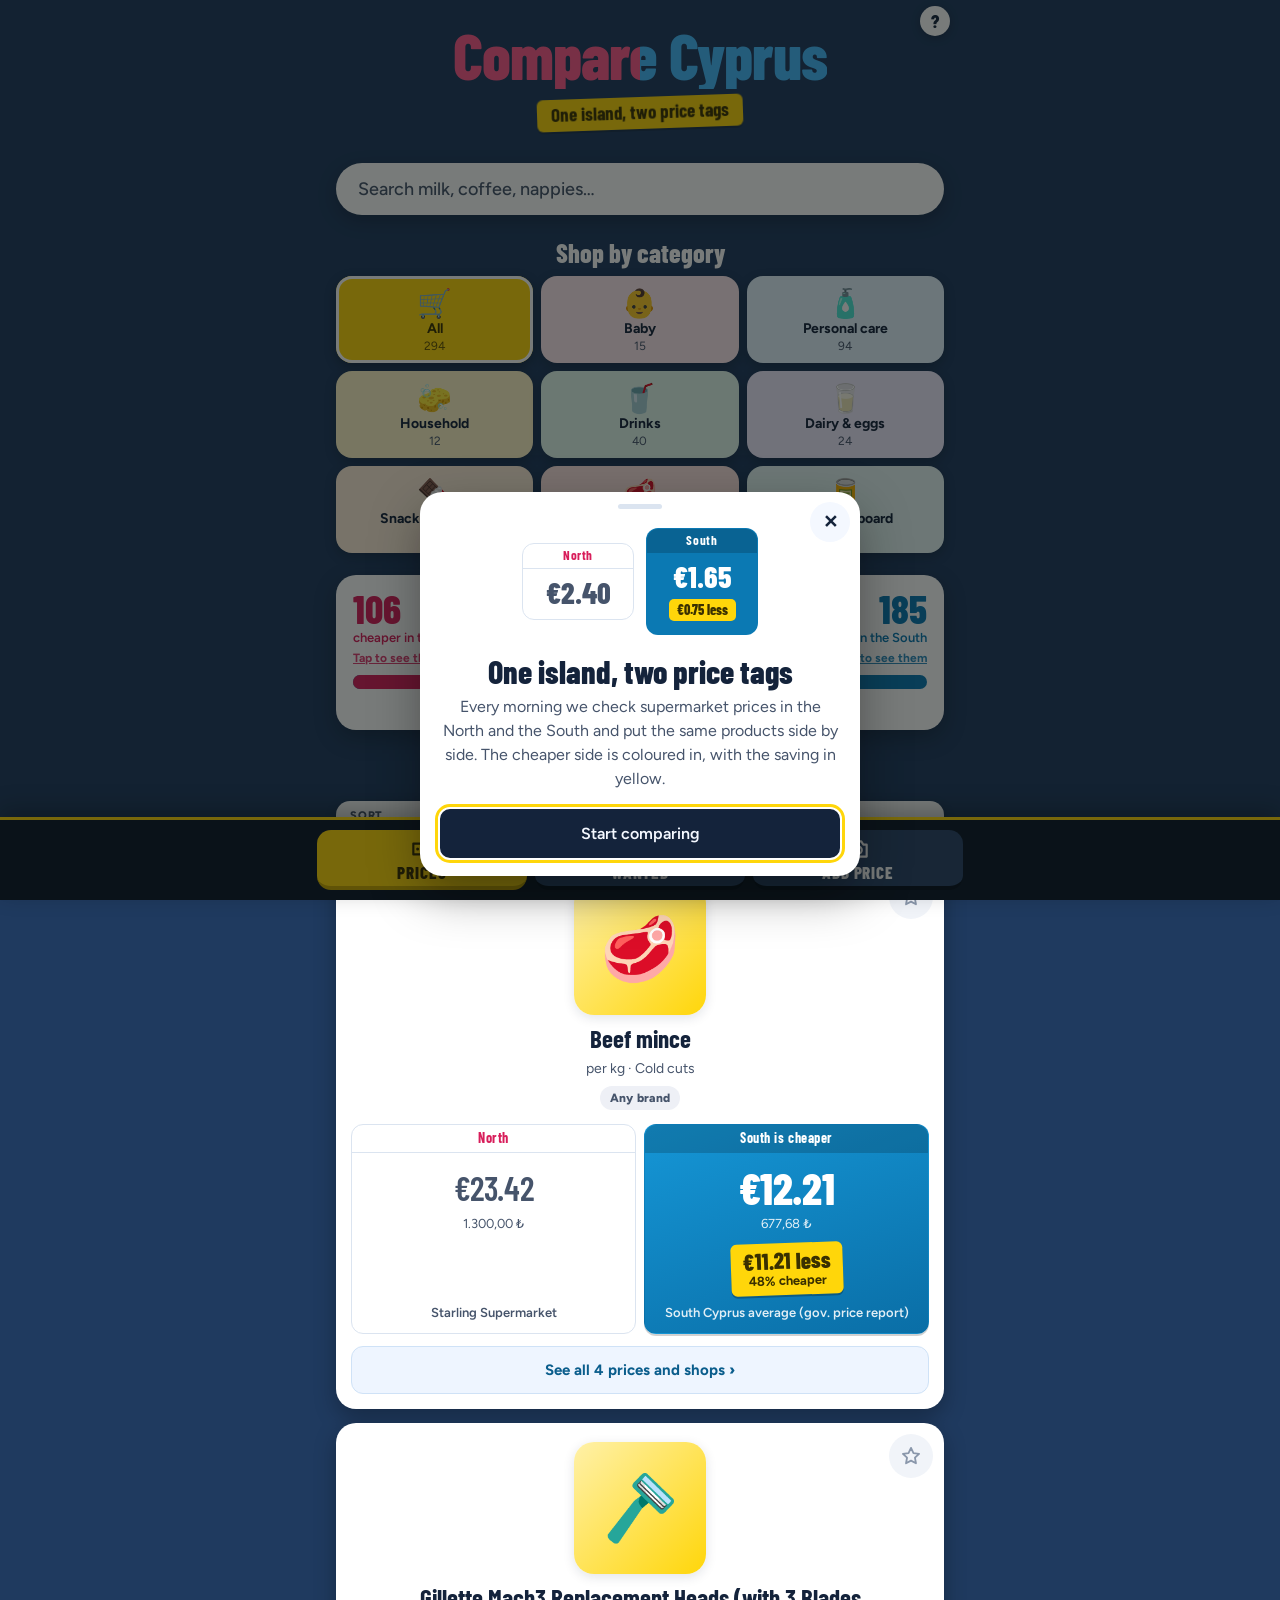
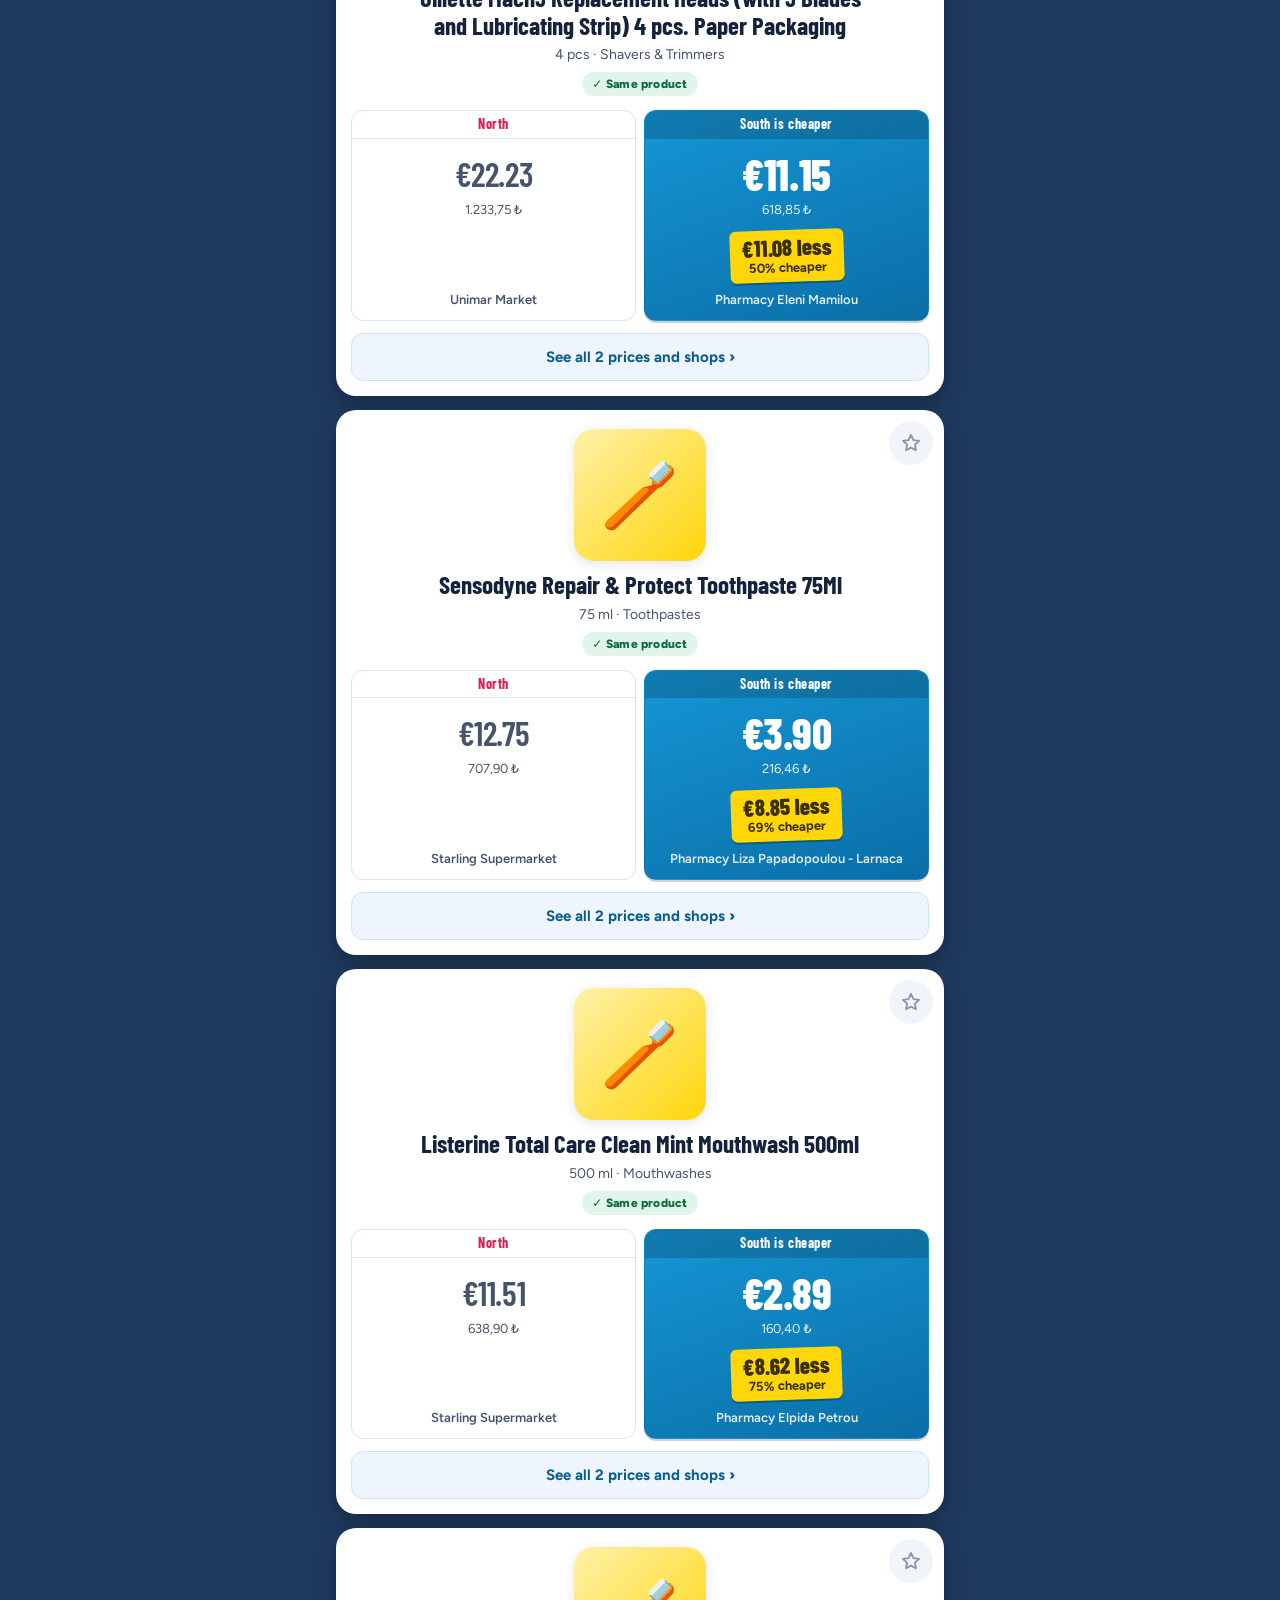
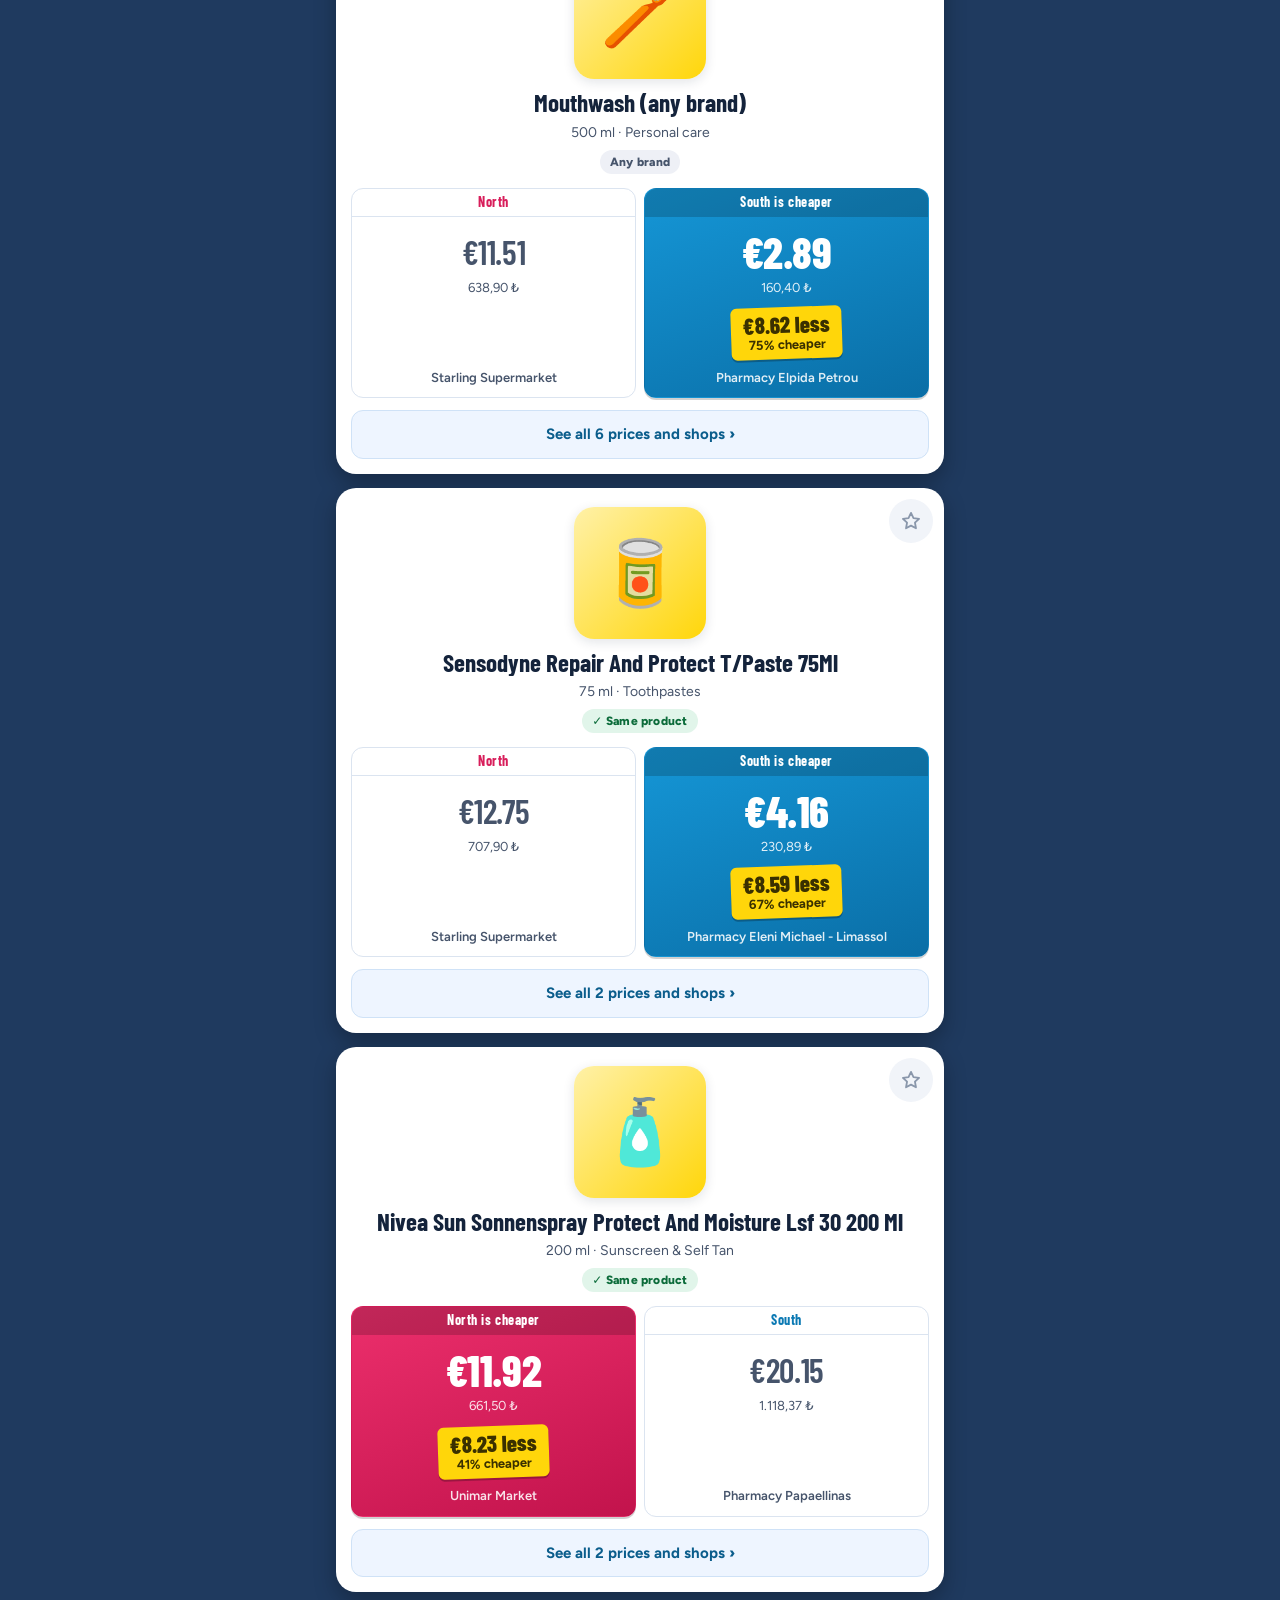
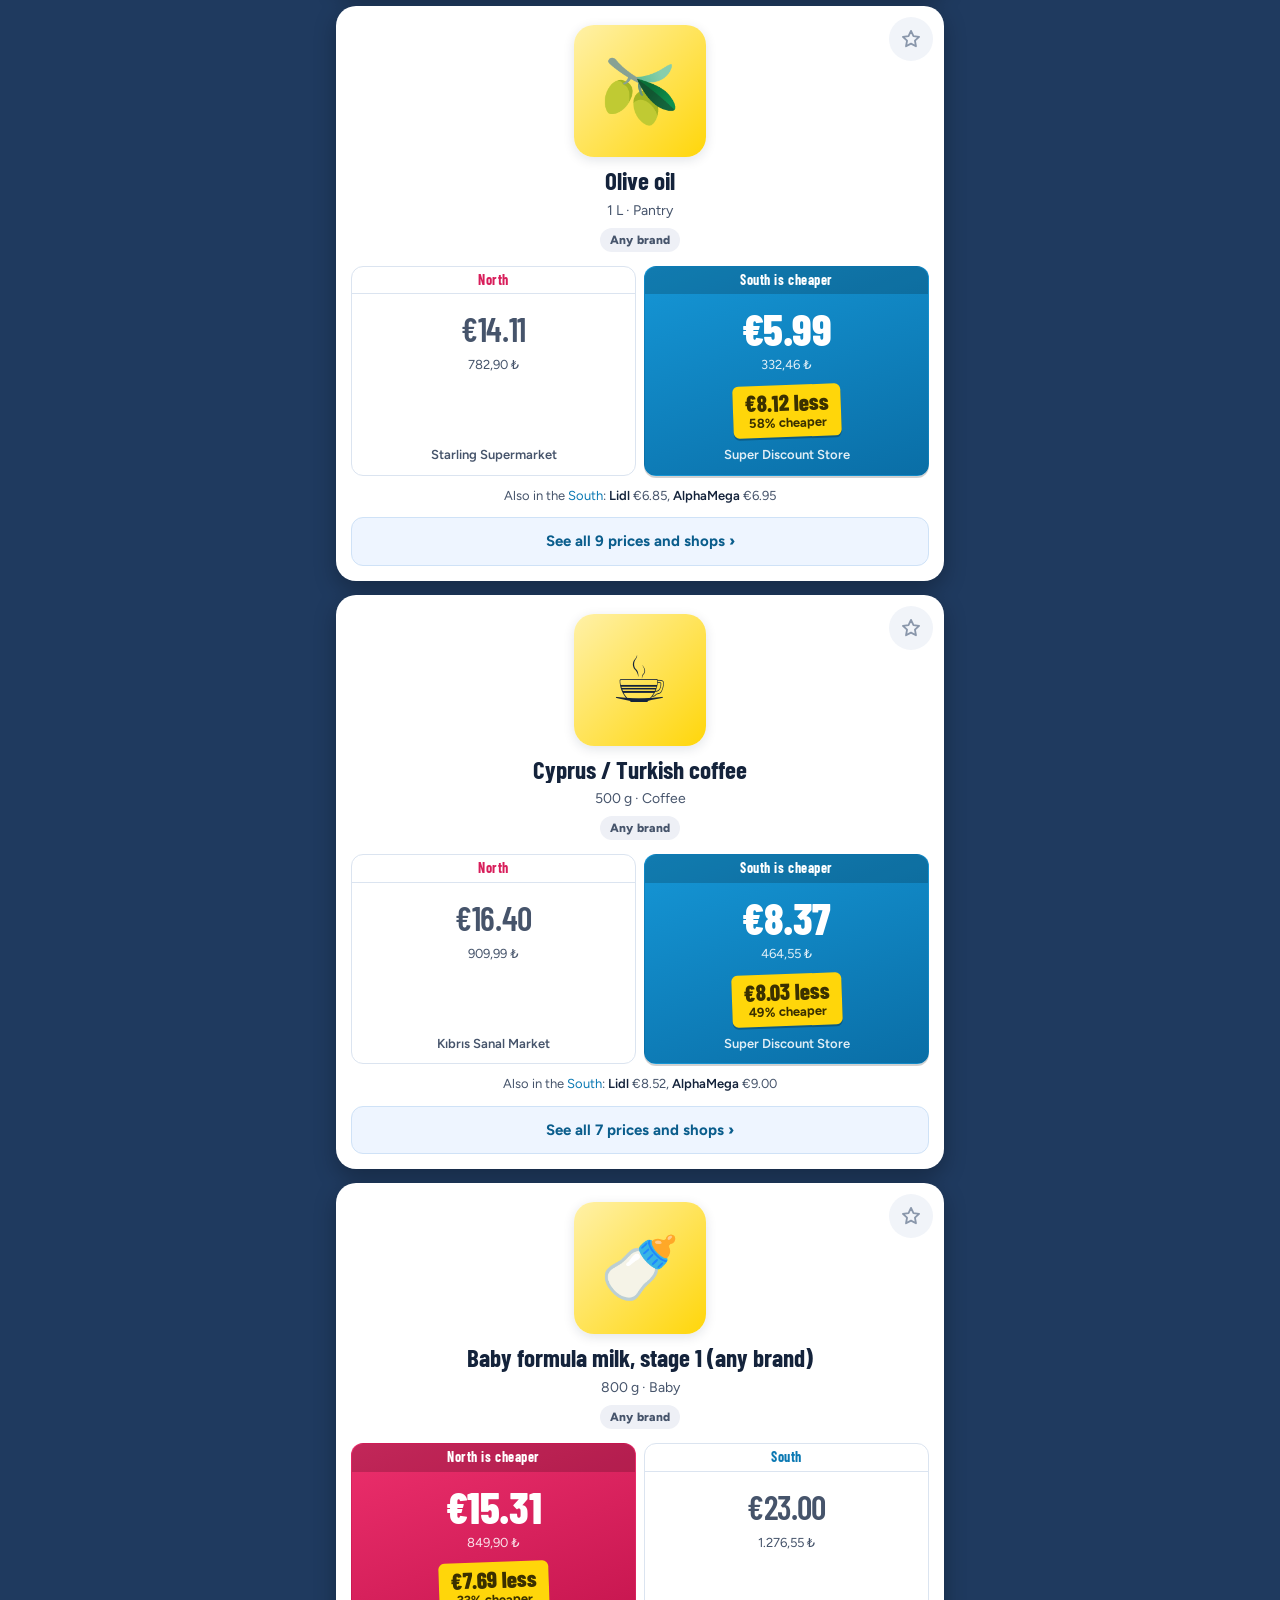
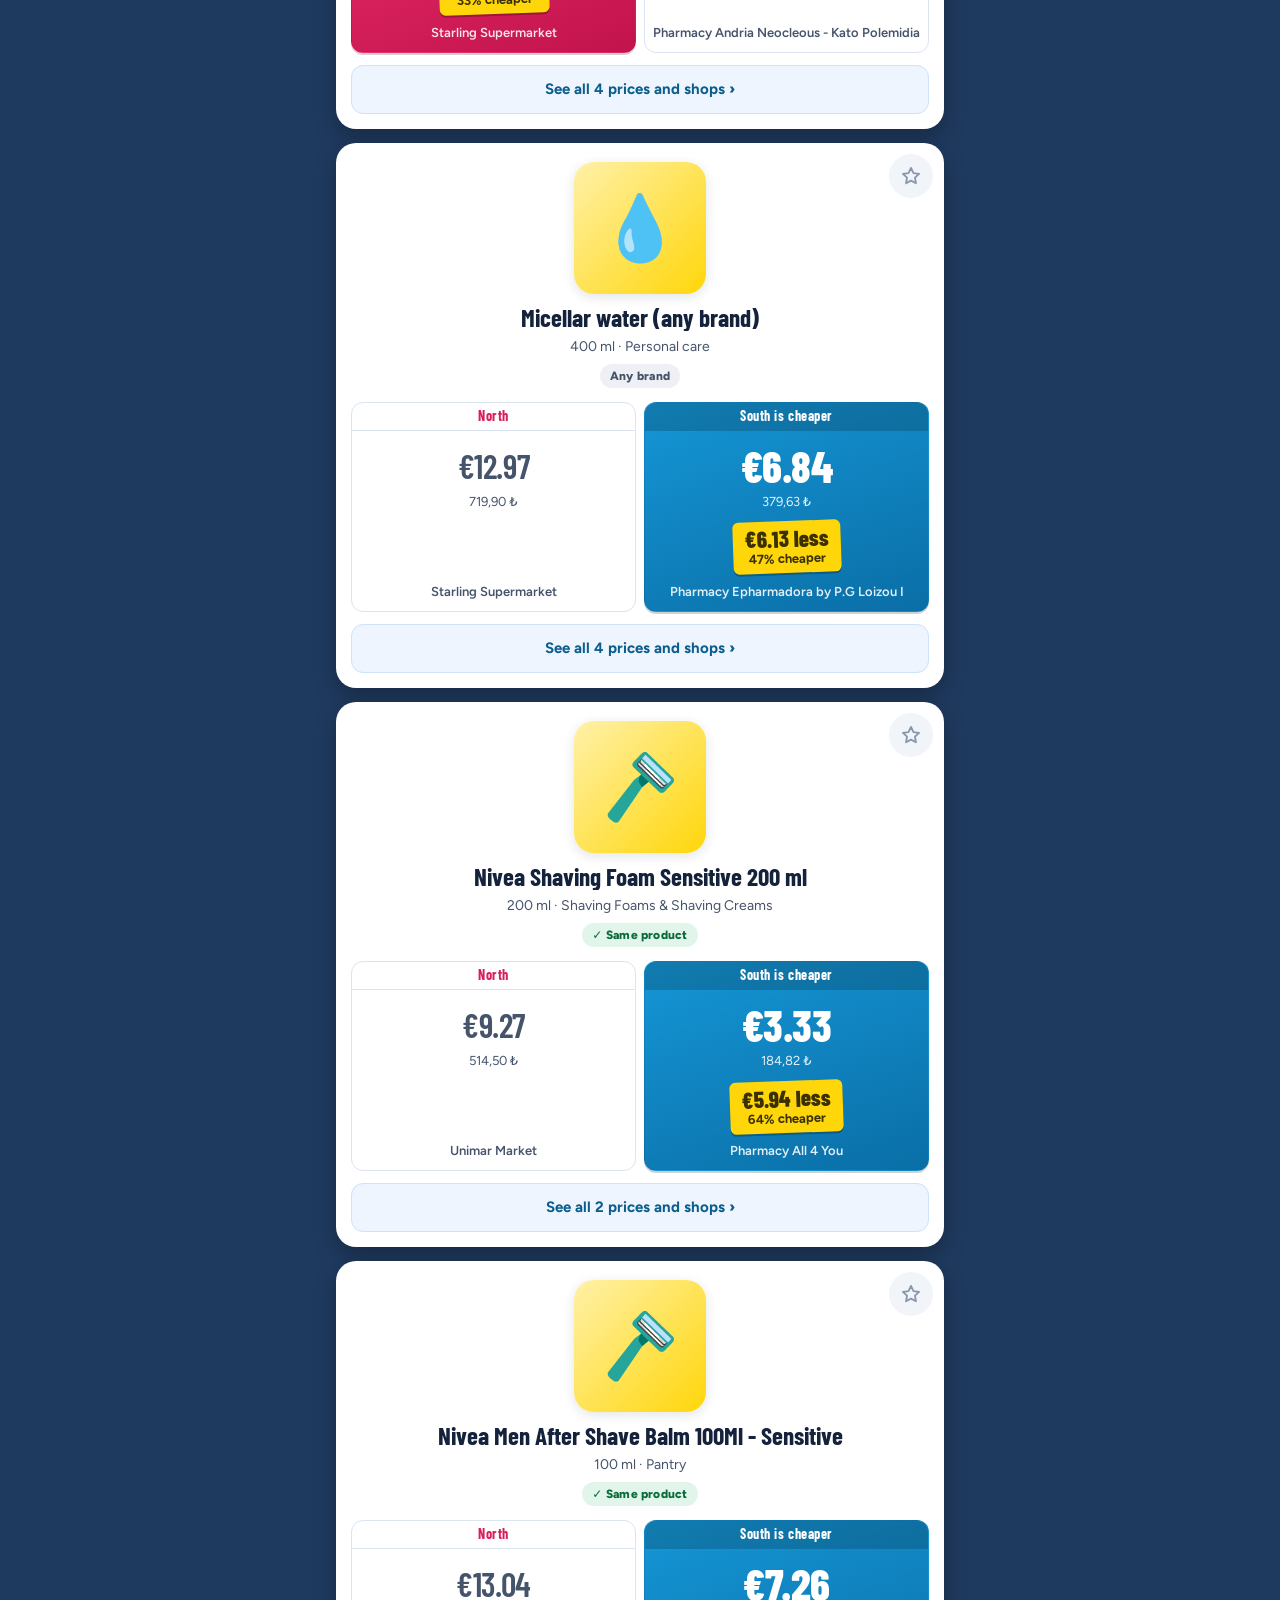
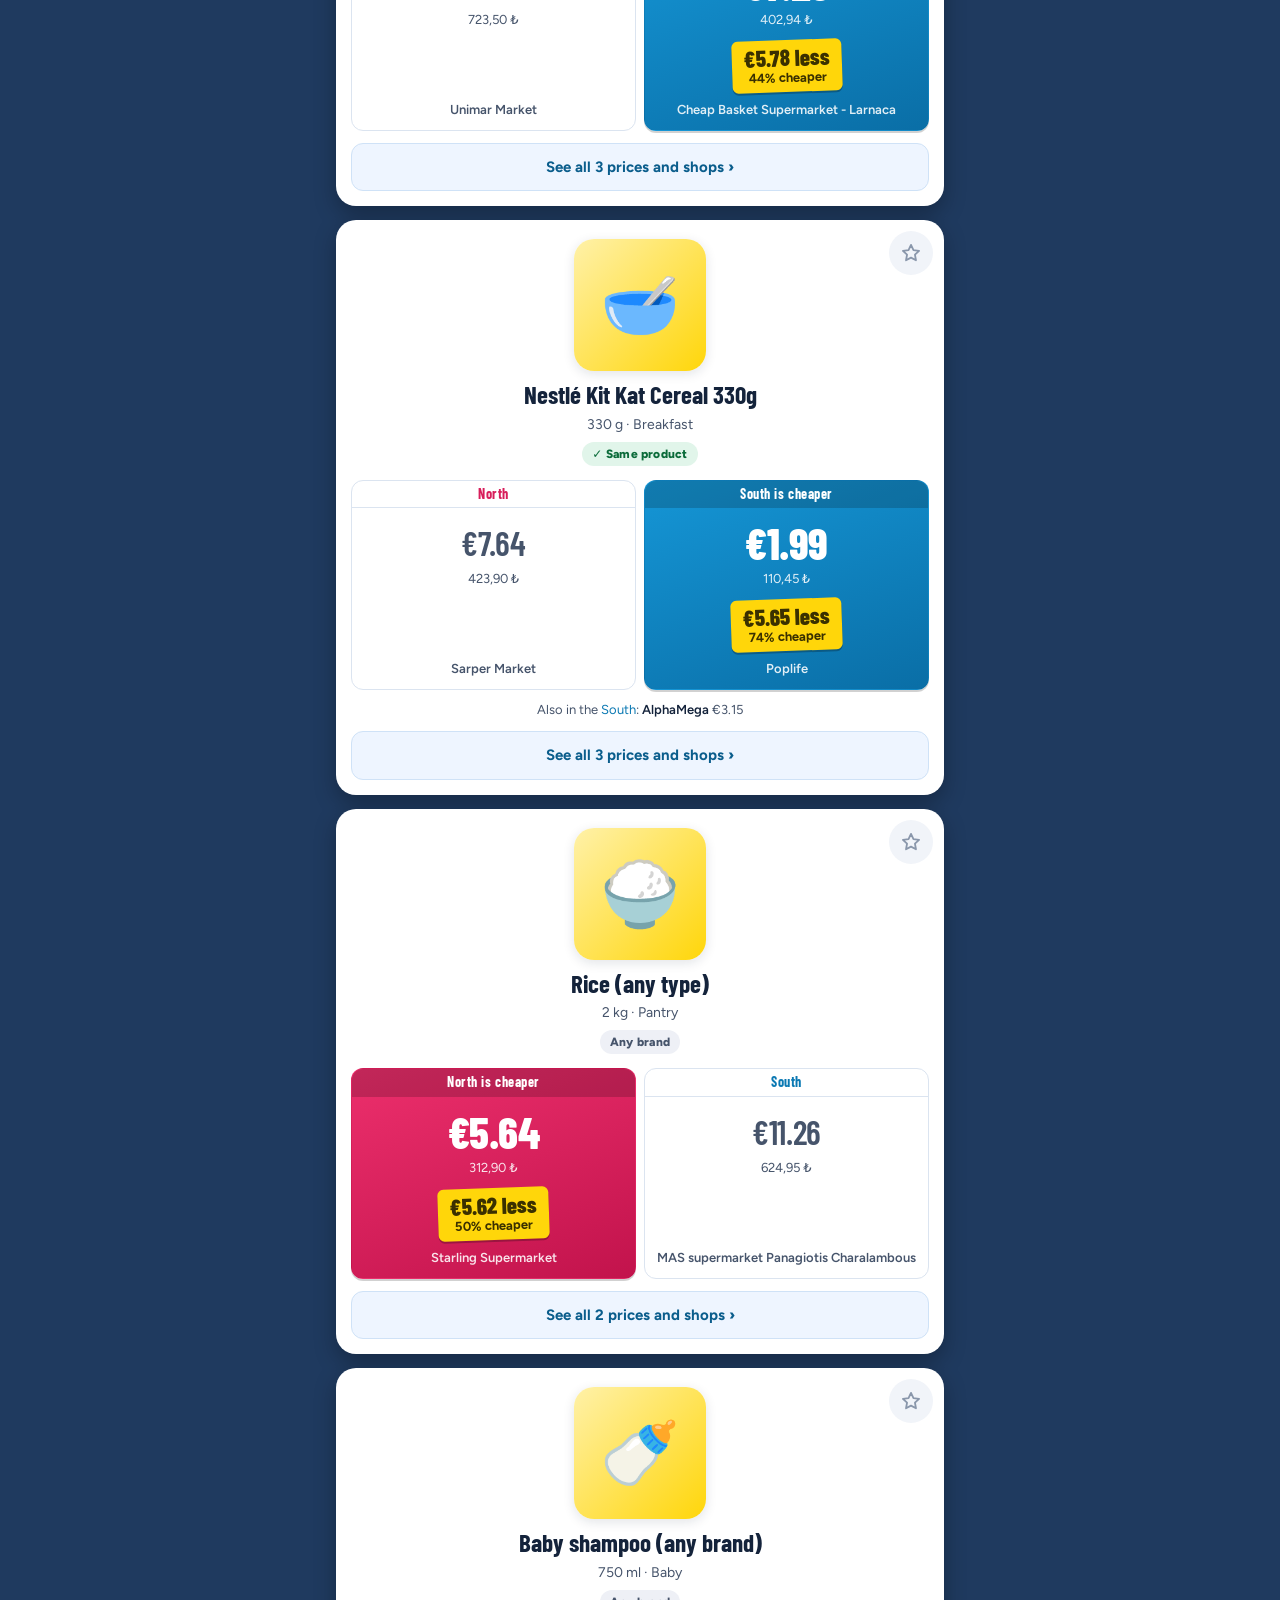
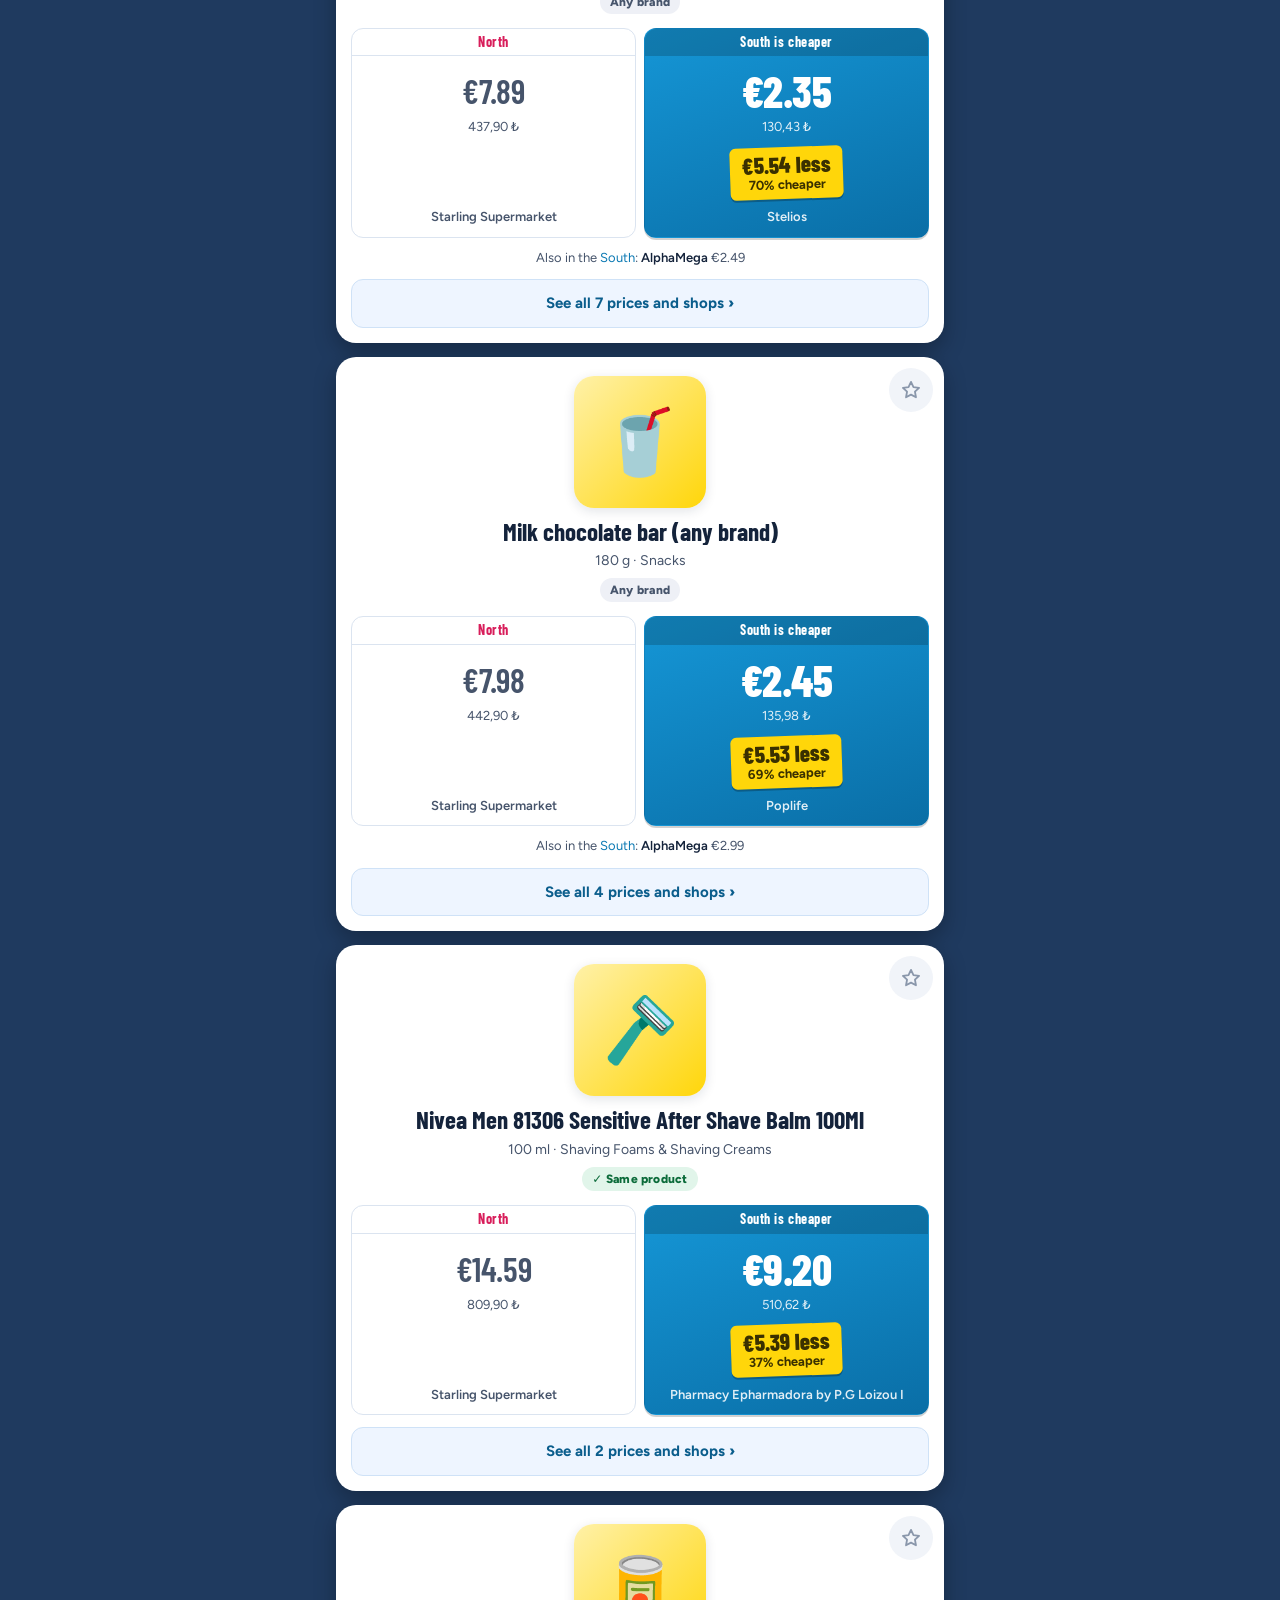
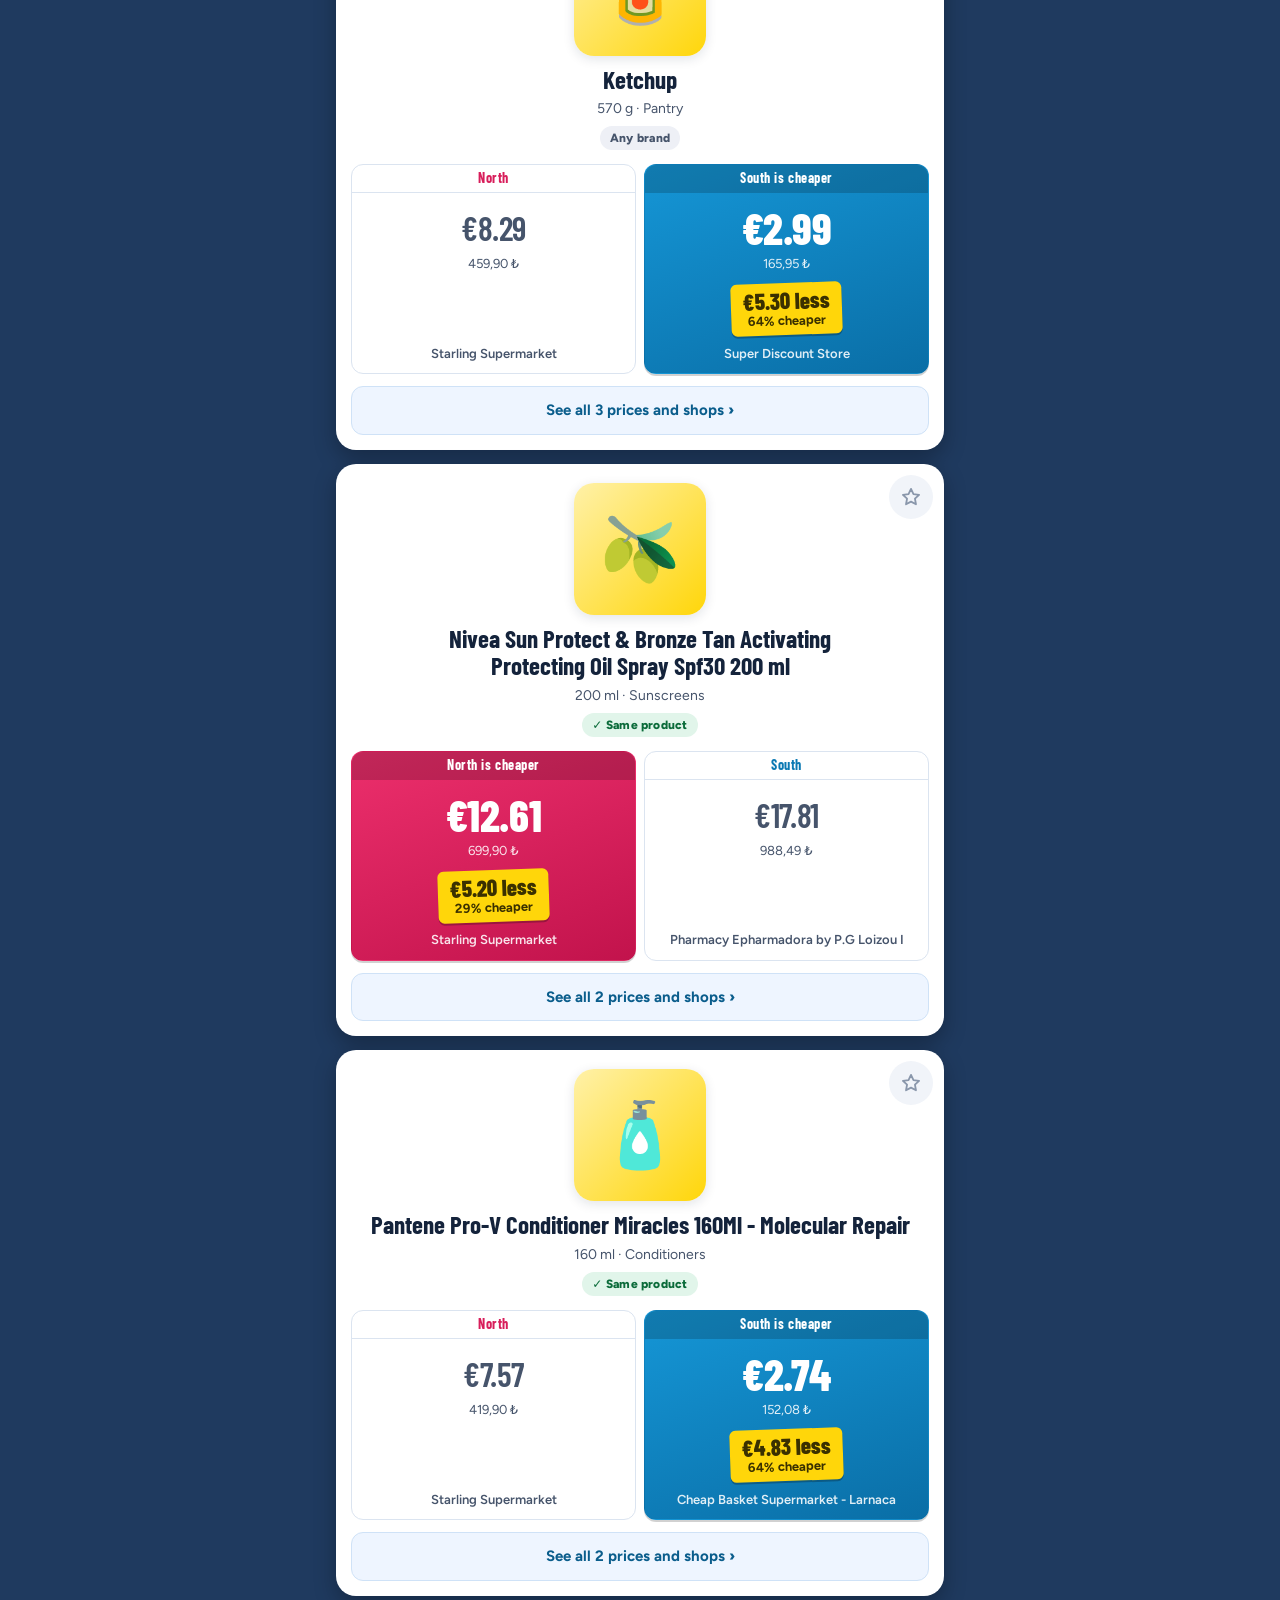
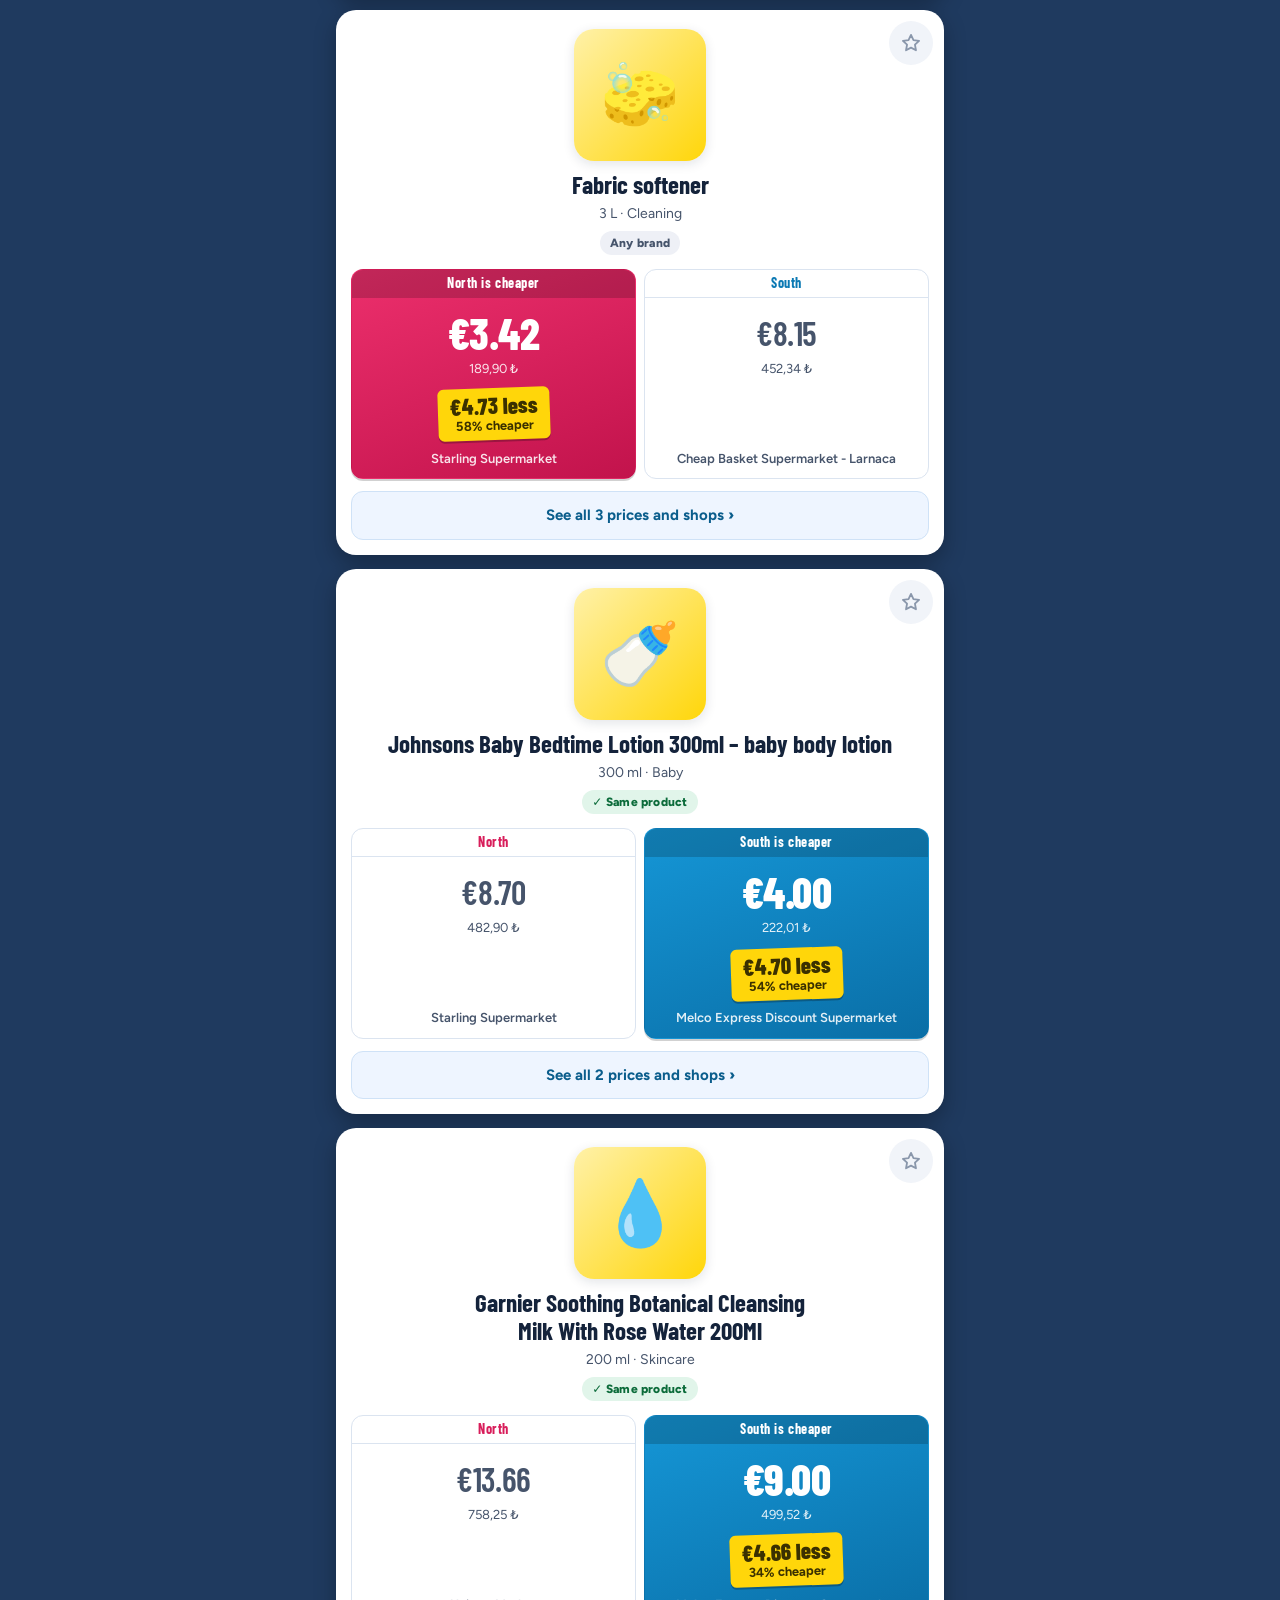
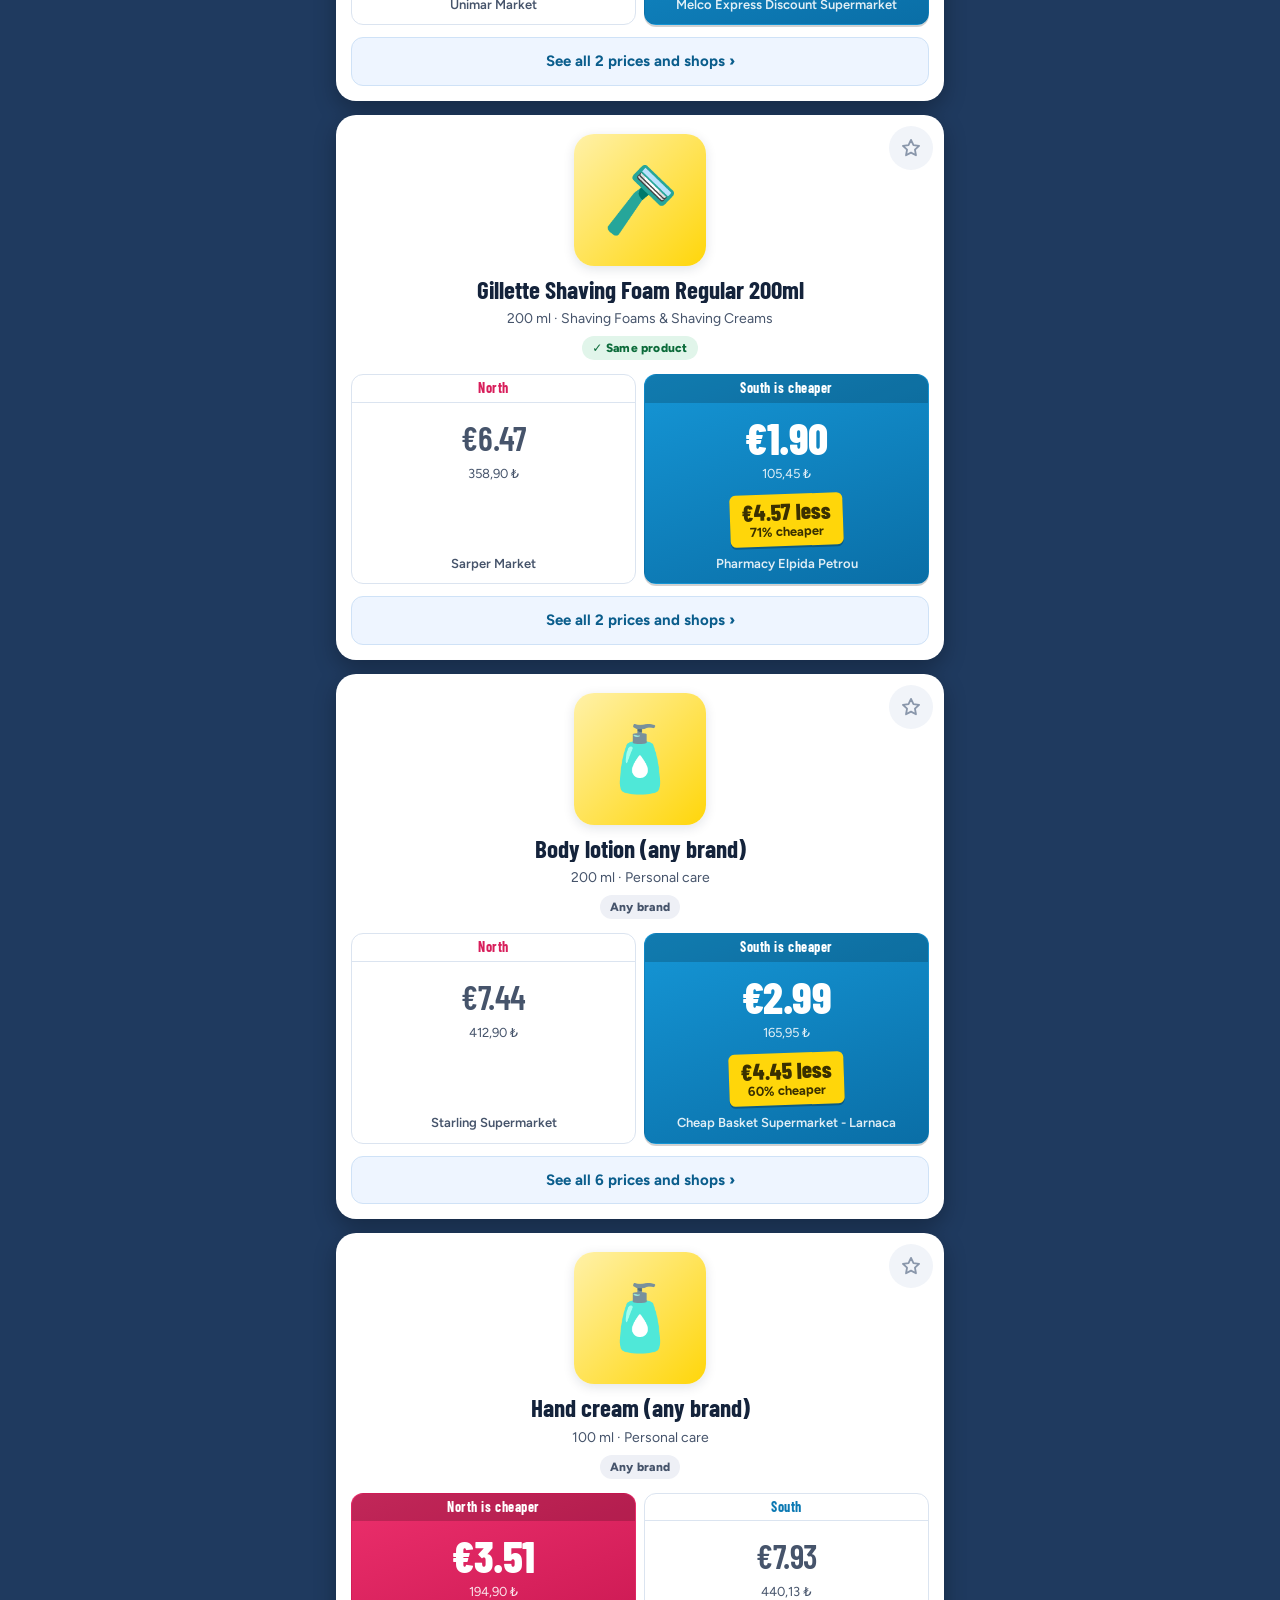
==== commit cf94e775: "Solid deep-blue background; one tidy Sort / Show row; Wanted and Add price on white panels Co-Author" ====
--- a/site/index.html
+++ b/site/index.html
@@ -7,7 +7,7 @@
 <meta name="description" content="Is it cheaper in North or South Cyprus? Daily supermarket prices side by side, with the cheapest store and a map link.">
 <link rel="icon" href="data:image/svg+xml,<svg xmlns='http://www.w3.org/2000/svg' viewBox='0 0 100 100'><text y='.9em' font-size='90'>🇨🇾</text></svg>">
 <link rel="manifest" href="manifest.webmanifest">
-<meta name="theme-color" content="#f5c93a">
+<meta name="theme-color" content="#1f3a5f">
 <meta name="color-scheme" content="light">
 <link rel="icon" type="image/png" href="icons/favicon-64.png">
 <link rel="apple-touch-icon" href="icons/apple-touch-icon.png">
@@ -16,7 +16,7 @@
 <link rel="preconnect" href="https://fonts.googleapis.com">
 <link rel="preconnect" href="https://fonts.gstatic.com" crossorigin>
 <link rel="stylesheet" href="https://fonts.googleapis.com/css2?family=Barlow+Condensed:wght@500;600;700;800&family=Figtree:wght@400;500;600;700&display=swap">
-<link rel="stylesheet" href="style.css?v=8e7ecc8b">
+<link rel="stylesheet" href="style.css?v=e80ddade">
 </head>
 <body>
 <div class="page">
@@ -38,8 +38,12 @@
 <div class="listbar">
   <h2 class="listhead" id="listhead"></h2>
   <button type="button" class="sidef" id="sidef" hidden></button>
-  <div class="sortrow"><span>Sort by</span><div class="sortseg" id="sort" role="group" aria-label="Sort by"></div></div>
-  <div class="sortrow"><span>Show</span><div class="sortseg" id="kindf" role="group" aria-label="Which comparisons to show"></div></div>
+  <div class="tools">
+    <label class="pick"><span>Sort</span><select id="sortsel" aria-label="Sort by">
+      <option value="eur">Biggest € saving</option><option value="pct">Biggest % saving</option><option value="az">A to Z</option></select></label>
+    <label class="pick"><span>Show</span><select id="kindsel" aria-label="Which comparisons to show">
+      <option value="">Everything</option><option value="same">Same product only</option><option value="any">Any brand only</option></select></label>
+  </div>
 </div>
 <main id="out" aria-live="polite"></main>
 <button type="button" class="totop" id="totop" aria-label="Back to top" hidden>↑ Top</button>
@@ -60,6 +64,7 @@
     <p class="psticker">Prices we're still missing</p>
     <p class="pintro">Each of these has a price on one side only. Seen one on a shelf? Tap <b>Add</b> and it joins the comparison.</p>
   </header>
+  <div class="panel">
   <div class="wtabs" role="tablist">
     <button type="button" role="tab" data-need="N"><span><i class="tN">North</i> prices needed</span><b id="wcN"></b></button>
     <button type="button" role="tab" data-need="S" class="on"><span><i class="tS">South</i> prices needed</span><b id="wcS"></b></button>
@@ -68,6 +73,7 @@
   <div class="chips" id="wbrands"></div>
   <ul class="wlist" id="wlist"></ul>
   <button type="button" class="main ghost more" id="wmore" hidden>Show more</button>
+  </div>
 </section>
 
 <section class="view contrib" id="contrib" hidden>
@@ -76,6 +82,7 @@
     <p class="psticker">Seen it? Snap it</p>
     <p class="pintro">Scan the barcode or take a photo of it, type the price and send. Every price is checked before it appears.</p>
   </header>
+  <div class="panel">
   <div class="scanrow">
     <button type="button" class="main" id="scanbtn">Scan barcode</button>
     <label class="main ghost" for="scanphoto">Use a photo</label>
@@ -104,6 +111,7 @@
     <button class="main" type="submit">Send price</button>
     <div id="cmsg" class="small"></div>
   </form>
+  </div>
 </section>
 
 </div>
@@ -114,7 +122,7 @@
   <a href="#contrib" data-view="contrib"><svg width="24" height="24" viewBox="0 0 24 24" aria-hidden="true"><path d="M4 8h3l2-3h6l2 3h3v11H4z" fill="none" stroke="currentColor" stroke-width="2" stroke-linejoin="round"/><circle cx="12" cy="13" r="3.5" fill="none" stroke="currentColor" stroke-width="2"/></svg><span>Add price</span></a>
 </nav>
 
-<script src="app.js?v=88e9faac"></script>
+<script src="app.js?v=ad64e70b"></script>
 <script src="contribute.js?v=d329b02f"></script>
 <script src="install.js?v=d9f7148f"></script>
 <script src="intro.js?v=fb647530"></script>
--- a/site/style.css
+++ b/site/style.css
@@ -394,7 +394,6 @@
 .sidef{white-space:nowrap}
 
 /* ---- bright theme (always light, whatever the phone is set to) ---- */
-body{background:linear-gradient(180deg,#fff6cc 0,#fdfbf2 260px,#f1f7ff 700px,#f1f7ff 100%) fixed;background-color:#f1f7ff}
 .searchwrap{background:transparent}
 #q{border-color:var(--south);border-radius:999px;box-shadow:0 6px 18px rgba(11,121,179,.18);padding-left:20px}
 #q:focus{outline:3px solid var(--lemon);outline-offset:1px}
@@ -416,21 +415,11 @@
 .tabbar a.on{background:var(--lemon);border-bottom-color:#c9a700}
 .pclose,.totop{background:#14233b;color:#fff}
 .pr-row{background:#f6f9fd}
-.searchwrap{background:rgba(250,250,244,.82);-webkit-backdrop-filter:blur(10px);backdrop-filter:blur(10px);margin-left:-16px;margin-right:-16px;padding-left:16px;padding-right:16px}
 .qx{right:24px}
-/* deeper background so the white boxes stand out */
-body{background:linear-gradient(180deg,#ffe98a 0,#f3ecc9 240px,#cfe0f3 700px,#c6d9ee 100%) fixed;background-color:#c6d9ee}
-.searchwrap{background:rgba(226,232,232,.85)}
 .item,.split{box-shadow:0 6px 20px rgba(20,35,59,.16)}
 .cat{box-shadow:0 4px 12px rgba(20,35,59,.14)}
 :root{--muted:#46546b}
-.searchwrap{background:linear-gradient(180deg,#ffe98a 0,#f3ecc9 240px,#cfe0f3 700px,#c6d9ee 100%) fixed;-webkit-backdrop-filter:none;backdrop-filter:none}
-/* darker still: deeper gold into steel blue so white boxes pop */
-body,.searchwrap{background:linear-gradient(180deg,#f5c93a 0,#d9cf9e 240px,#9fbcdc 700px,#91b1d6 100%) fixed;background-color:#91b1d6}
-.sect,.listhead{color:#0f1c30}
-.sortrow,.sortrow span{color:#22324a}
 .item,.split{box-shadow:0 8px 22px rgba(15,28,48,.22)}
-.foot,footer{color:#1d2b40}
 
 /* ---- My list, star buttons, same-product / any-brand labels ---- */
 .item{position:relative}
@@ -466,3 +455,40 @@
 .mp.win{font-size:19px}
 .mrm{width:34px;height:34px;border-radius:50%;border:0;background:#e8edf5;color:var(--ink);font-weight:800;cursor:pointer}
 #mclear{width:100%}
+
+/* ==== one solid deep-blue page; white boxes sit on top of it ==== */
+:root { --bg: #1f3a5f; }
+body, .searchwrap { background: var(--bg); }
+.searchwrap { margin-left: -16px; margin-right: -16px; padding-left: 16px; padding-right: 16px; }
+.qx { right: 24px; }
+#q { border-color: transparent; box-shadow: 0 6px 18px rgba(0,0,0,.25); }
+.sect, .listhead { color: #fff; }
+.ptitle { background: linear-gradient(90deg, #ff5a8c 0 50%, #45bbff 50% 100%); -webkit-background-clip: text; background-clip: text; }
+.pintro { color: #d6e1f0; }
+.pintro b { color: #fff; }
+.help { border-color: transparent; box-shadow: 0 2px 8px rgba(0,0,0,.25); }
+.item, .split { box-shadow: 0 8px 22px rgba(0,0,0,.28); }
+.cat { box-shadow: 0 4px 12px rgba(0,0,0,.22); }
+.cat.on { background: var(--lemon); color: var(--lemon-ink); box-shadow: 0 0 0 3px #fff inset, 0 4px 12px rgba(0,0,0,.3); }
+.cat.on .cn { color: var(--lemon-ink); }
+.panel { background: var(--paper); color: var(--ink); border-radius: 20px; padding: 6px 16px 16px; margin-top: 18px; box-shadow: 0 8px 22px rgba(0,0,0,.28); }
+.panel .scanrow { margin-top: 12px; }
+.foot { background: var(--paper); color: var(--muted); border: 0; border-radius: 16px; padding: 16px; margin-top: 28px; }
+.main.more, #more { background: #fff; color: var(--ink); border-color: #fff; }
+.panel .main.more { background: transparent; border-color: var(--ink); }
+.totop { background: #fff; color: var(--ink); box-shadow: 0 4px 14px rgba(0,0,0,.35); }
+.tabbar { background: #0d1828; }
+.tabbar a { background: #2a4469; border-bottom-color: #081120; }
+.sidef { border-color: transparent; }
+
+/* sort and filter: one tidy row of two drop-downs */
+.listbar { gap: 12px; }
+.tools { display: grid; grid-template-columns: 1fr 1fr; gap: 10px; width: 100%; }
+.pick { position: relative; display: grid; gap: 2px; text-align: left; background: #fff; border-radius: 14px; padding: 8px 34px 8px 14px; cursor: pointer;
+  box-shadow: 0 4px 12px rgba(0,0,0,.22); }
+.pick span { font: 800 11px var(--text); text-transform: uppercase; letter-spacing: .07em; color: var(--muted); }
+.pick select { appearance: none; -webkit-appearance: none; border: 0; background: transparent; padding: 0; margin: 0; width: 100%;
+  font: 700 15px var(--text); color: var(--ink); cursor: pointer; outline: none; }
+.pick::after { content: ""; position: absolute; right: 15px; top: 50%; width: 8px; height: 8px; margin-top: -6px;
+  border-right: 2.5px solid var(--south); border-bottom: 2.5px solid var(--south); transform: rotate(45deg); pointer-events: none; }
+.pick:focus-within { box-shadow: 0 0 0 3px var(--lemon), 0 4px 12px rgba(0,0,0,.22); }
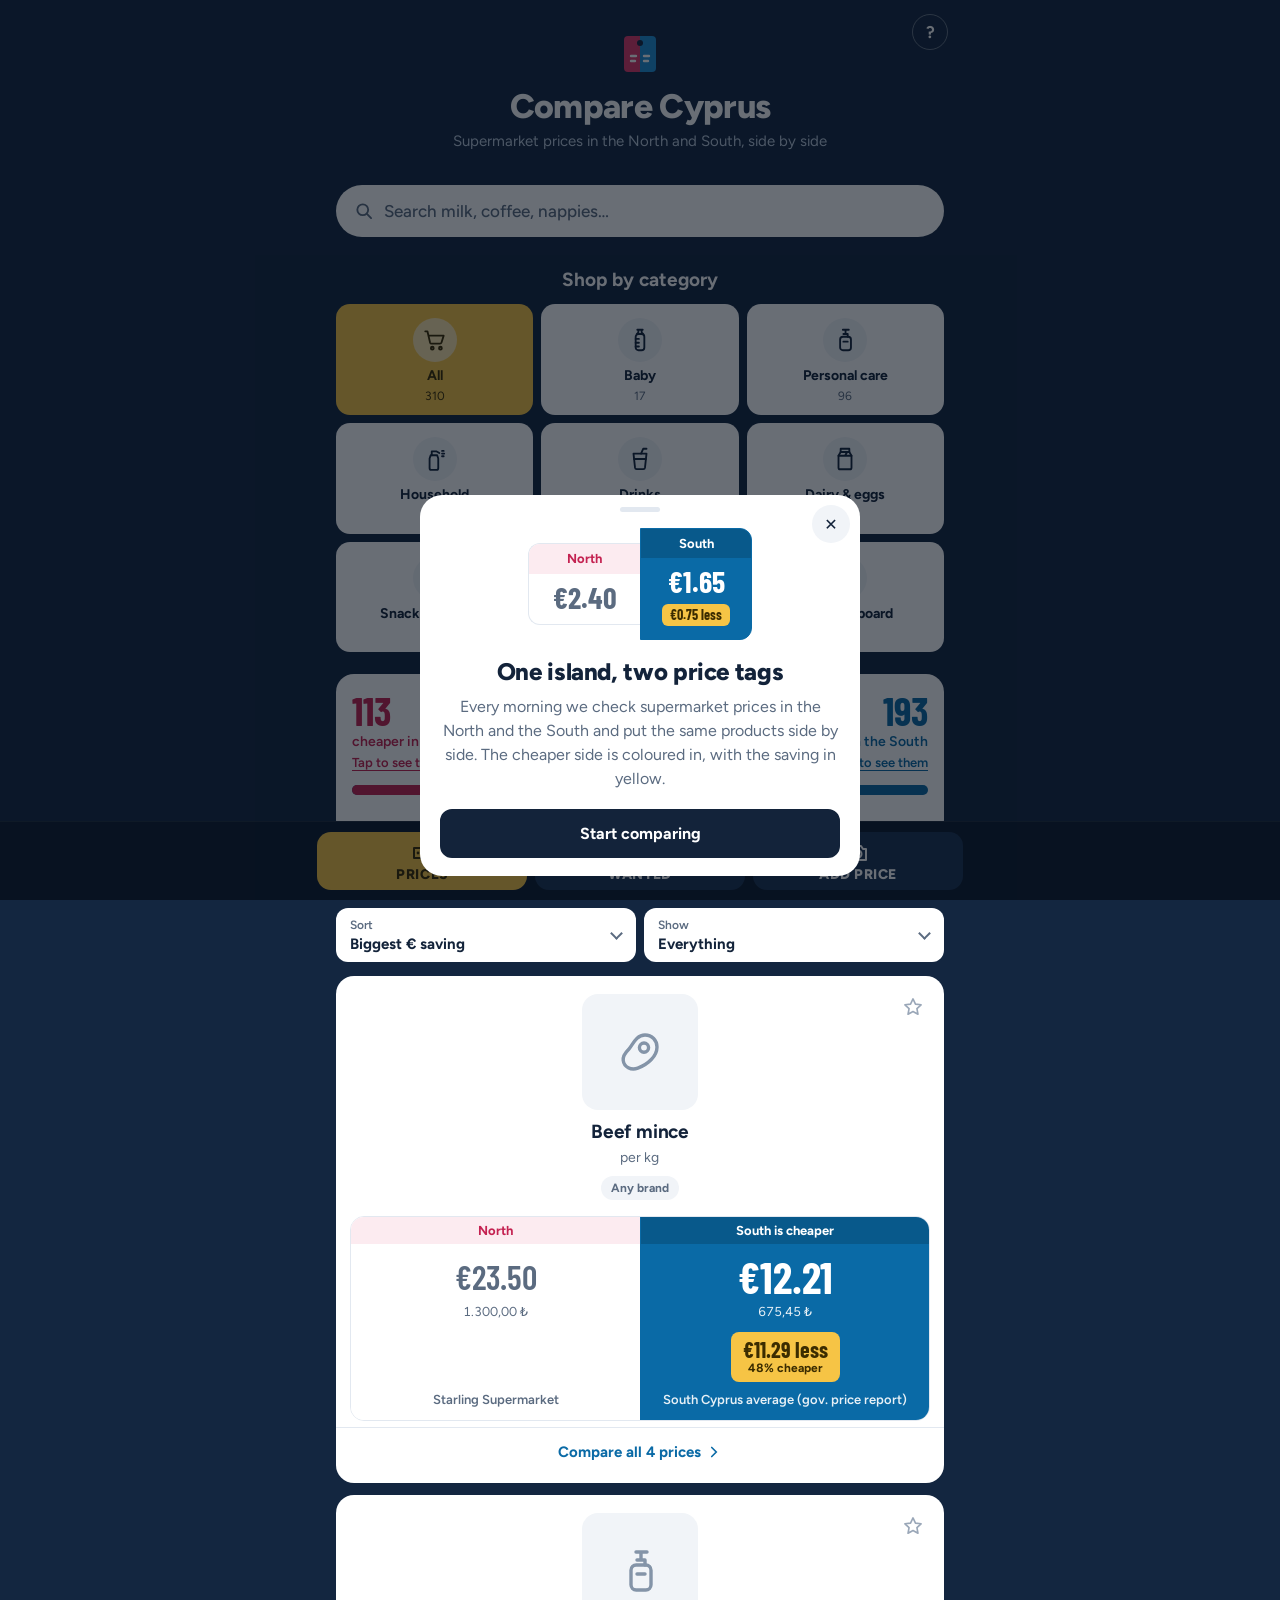
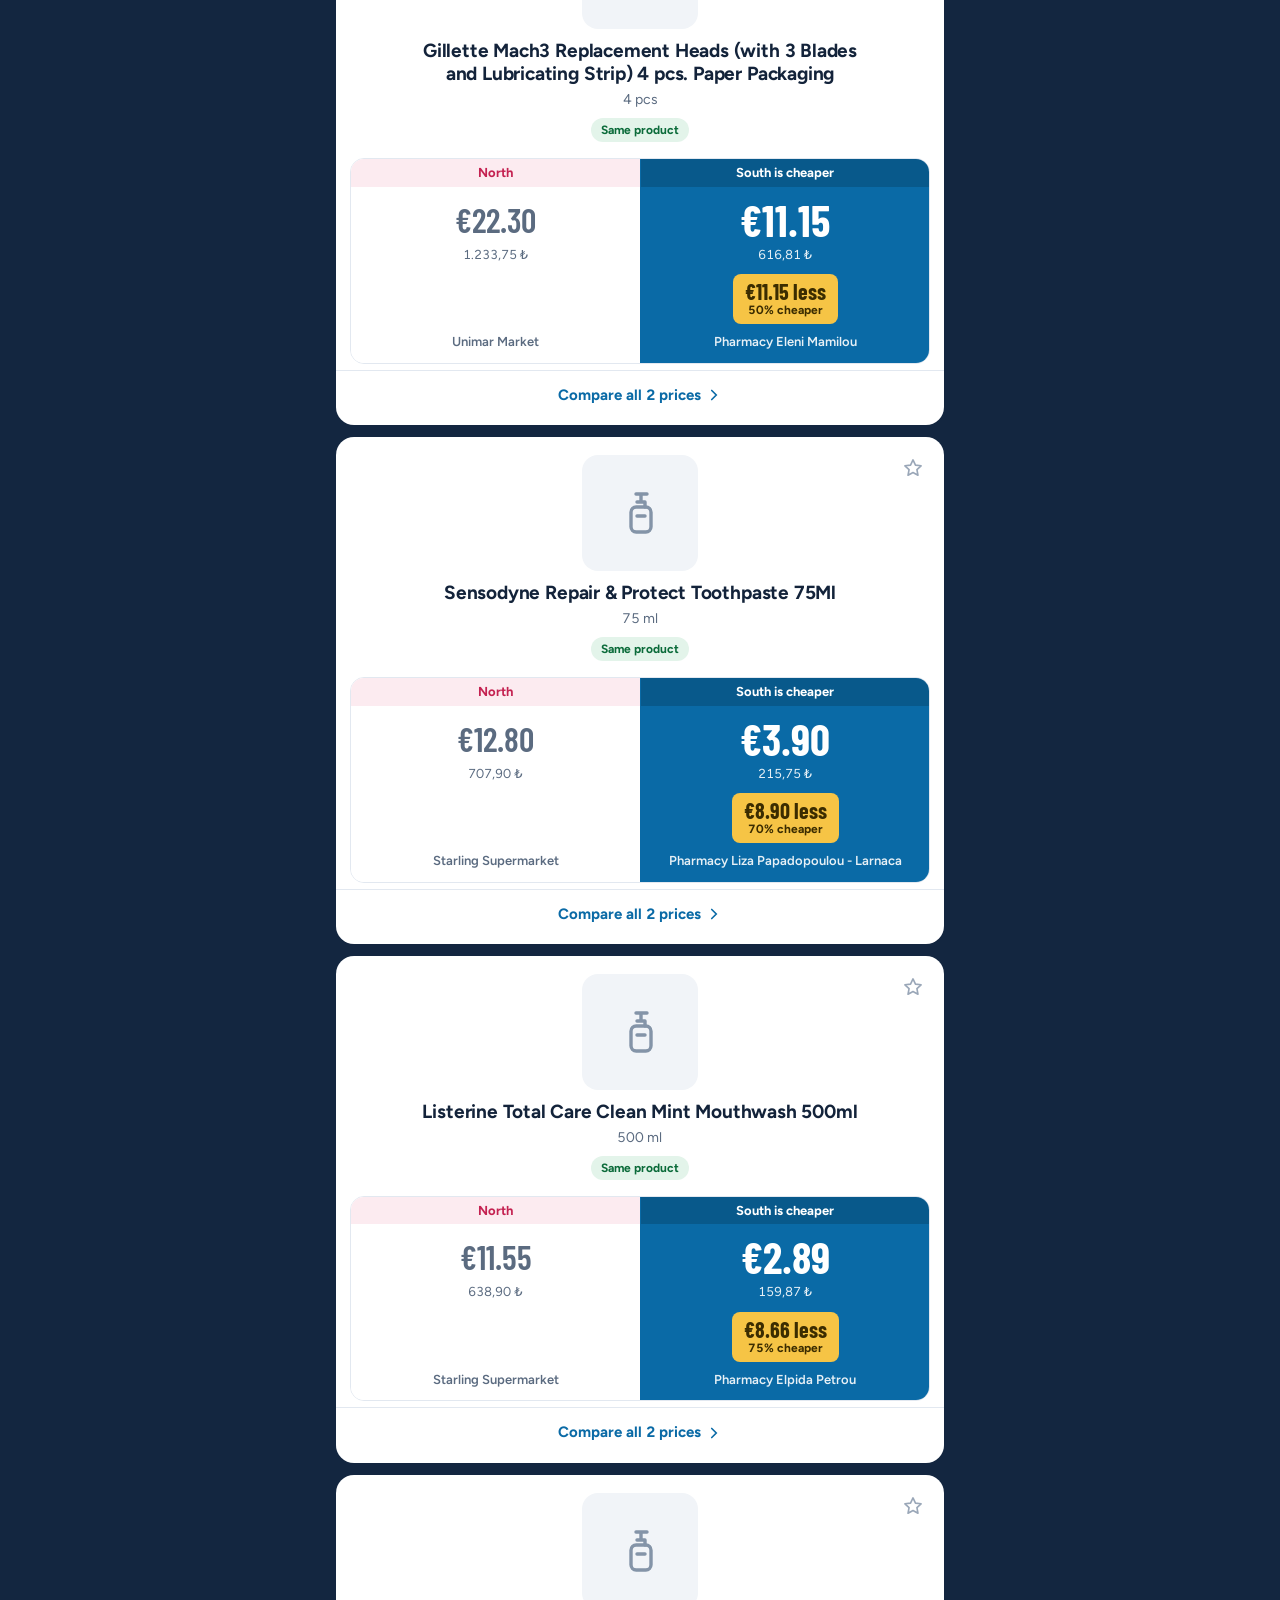
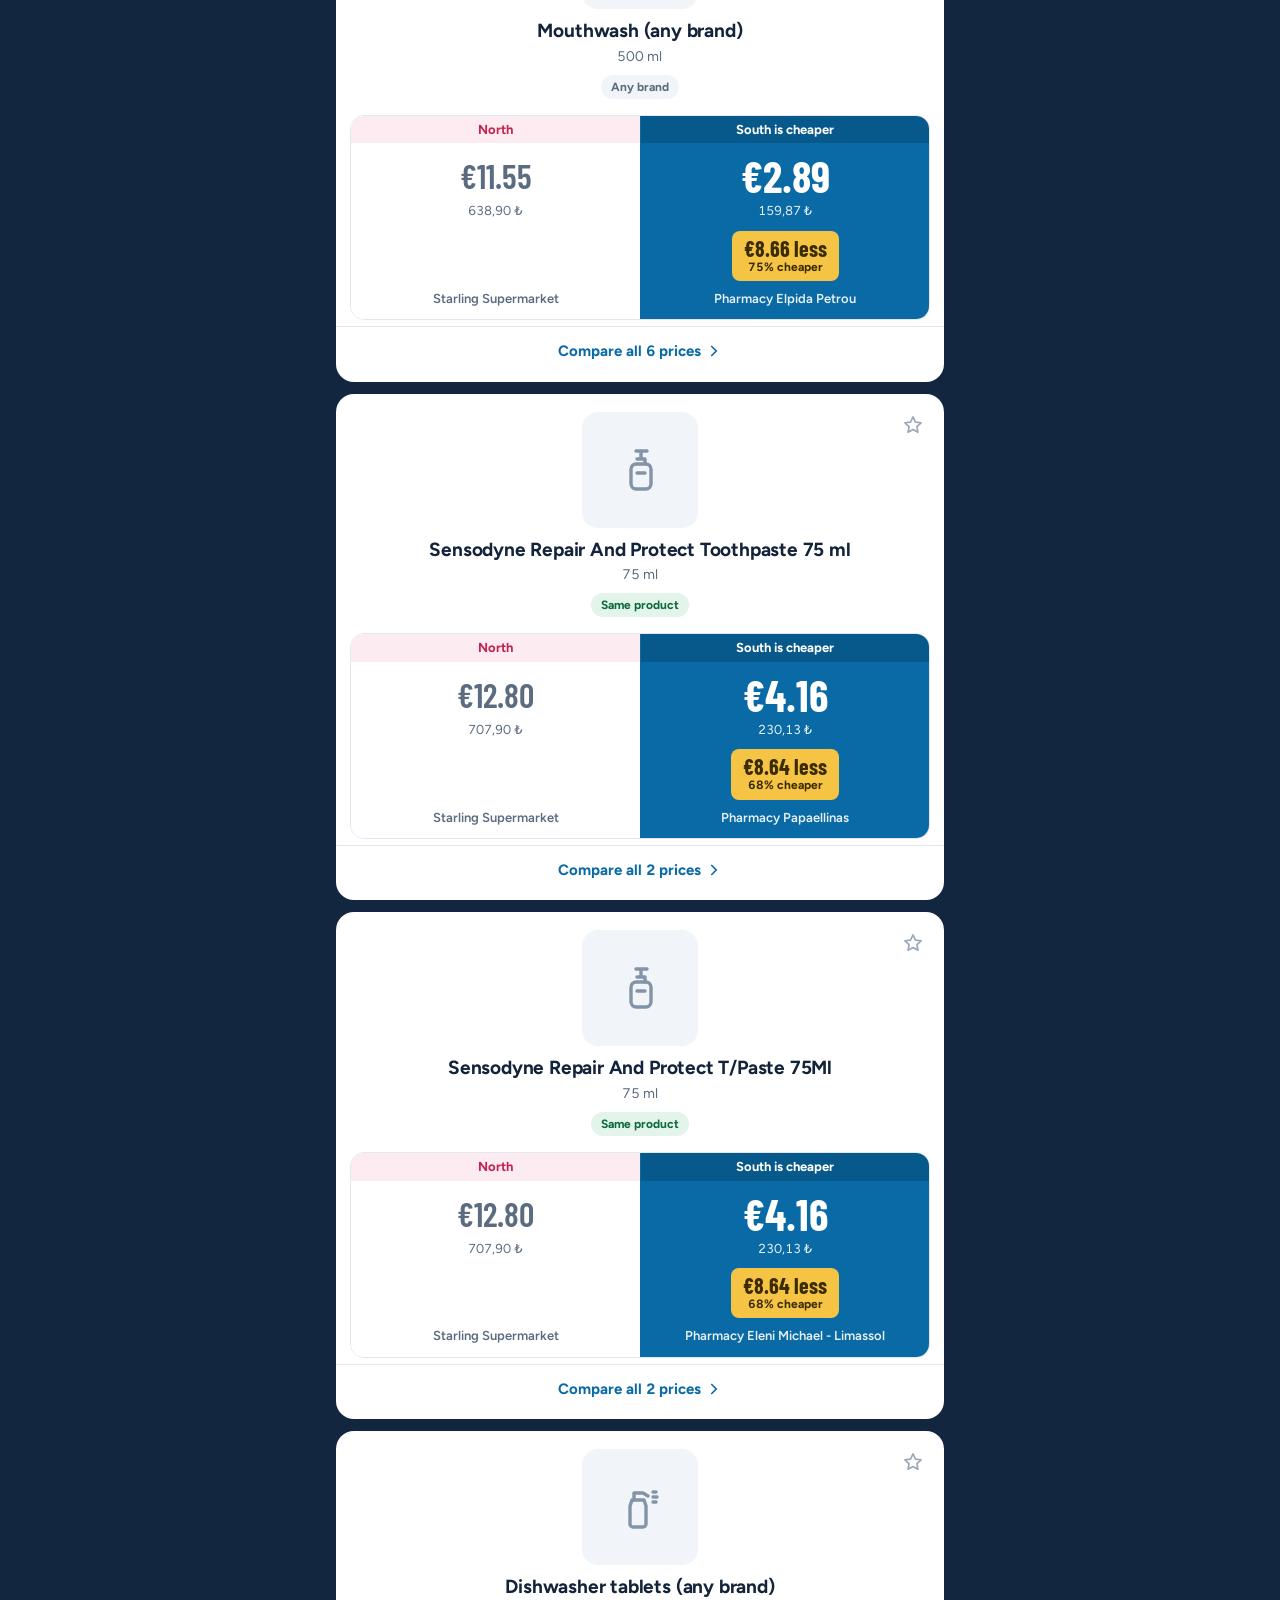
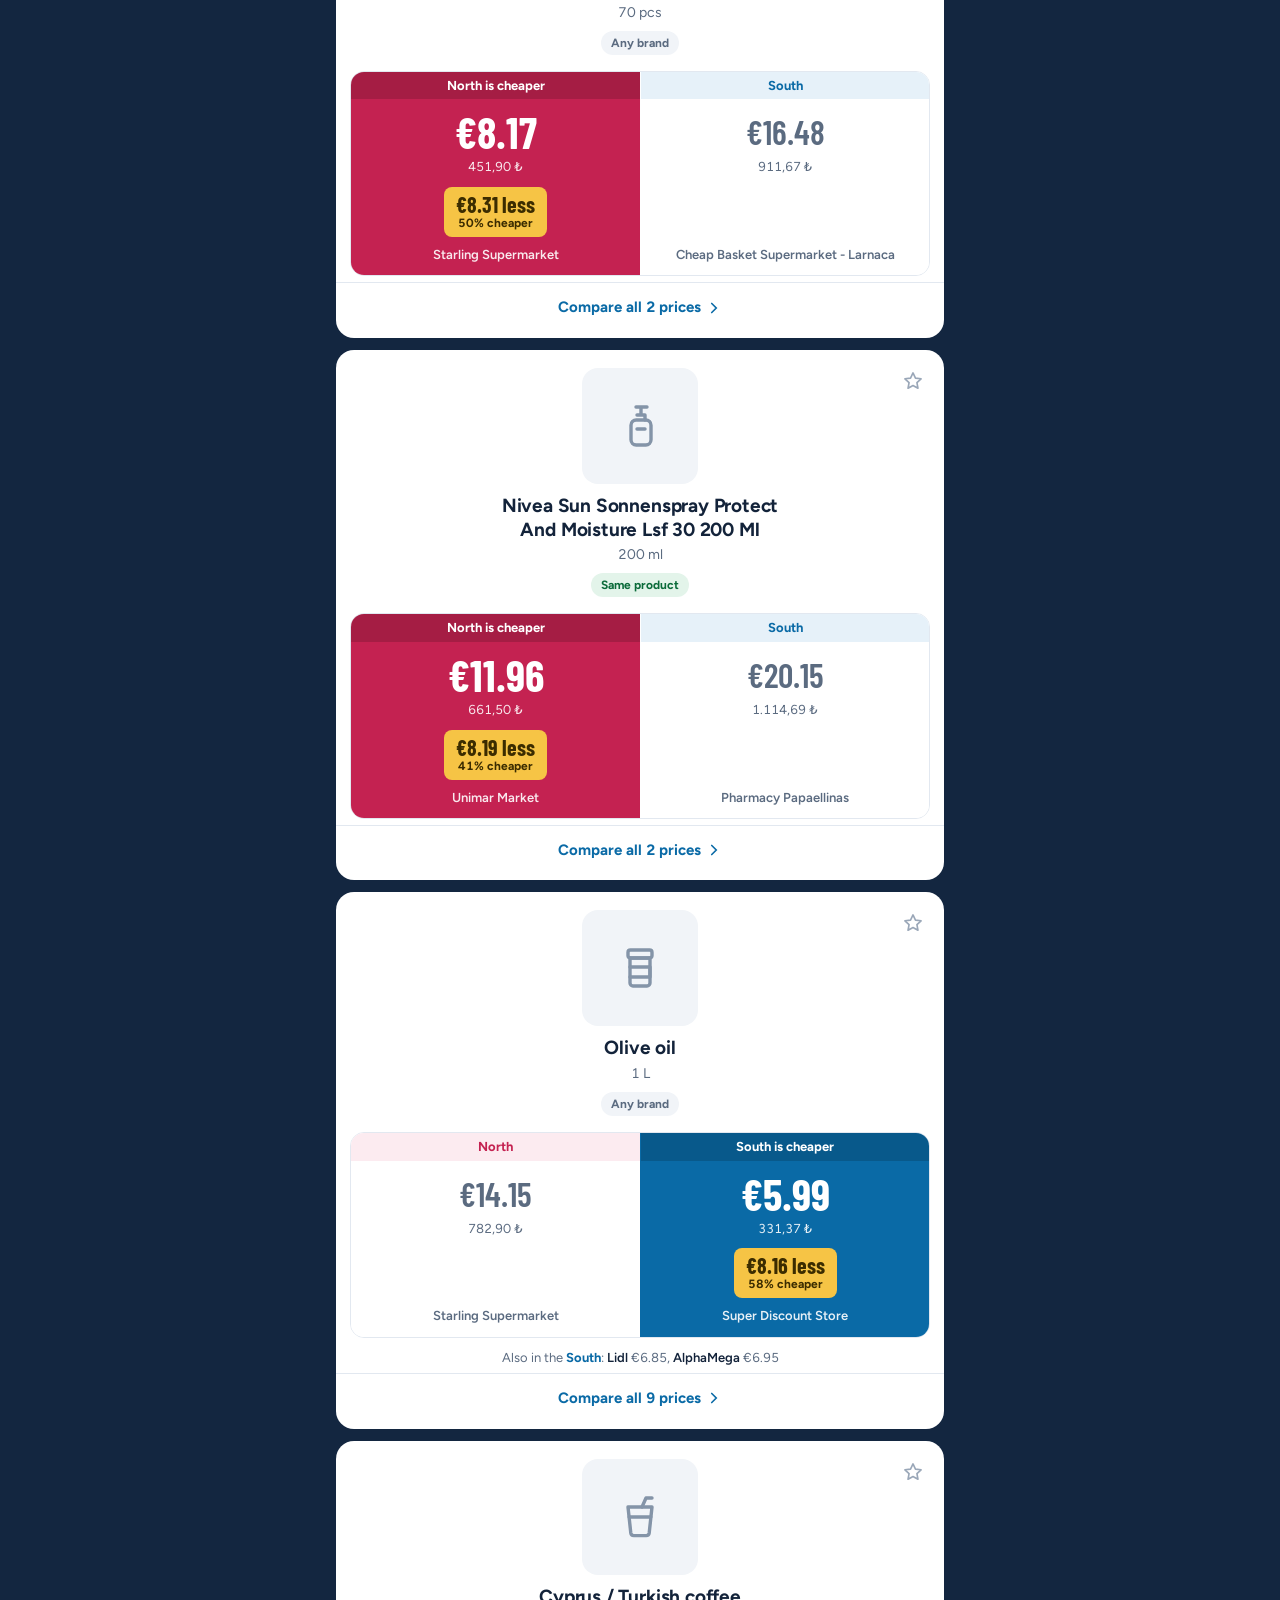
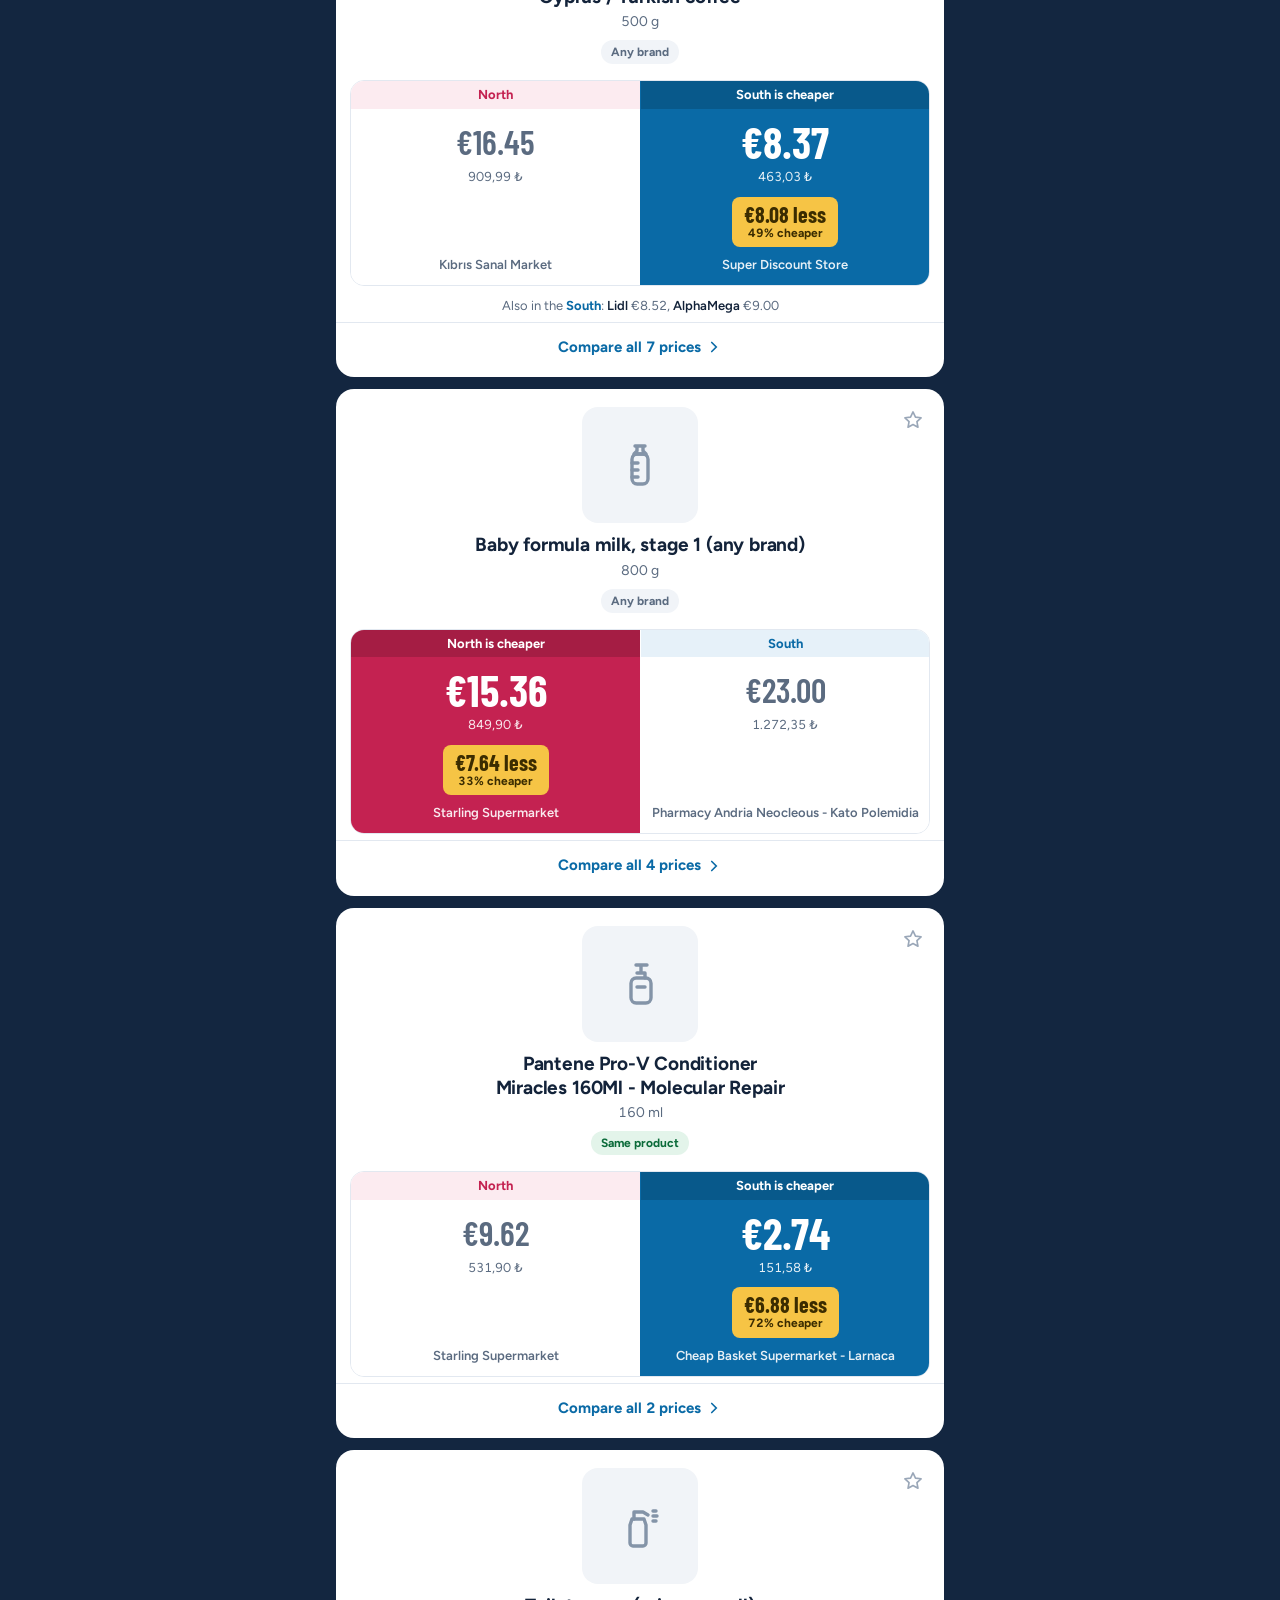
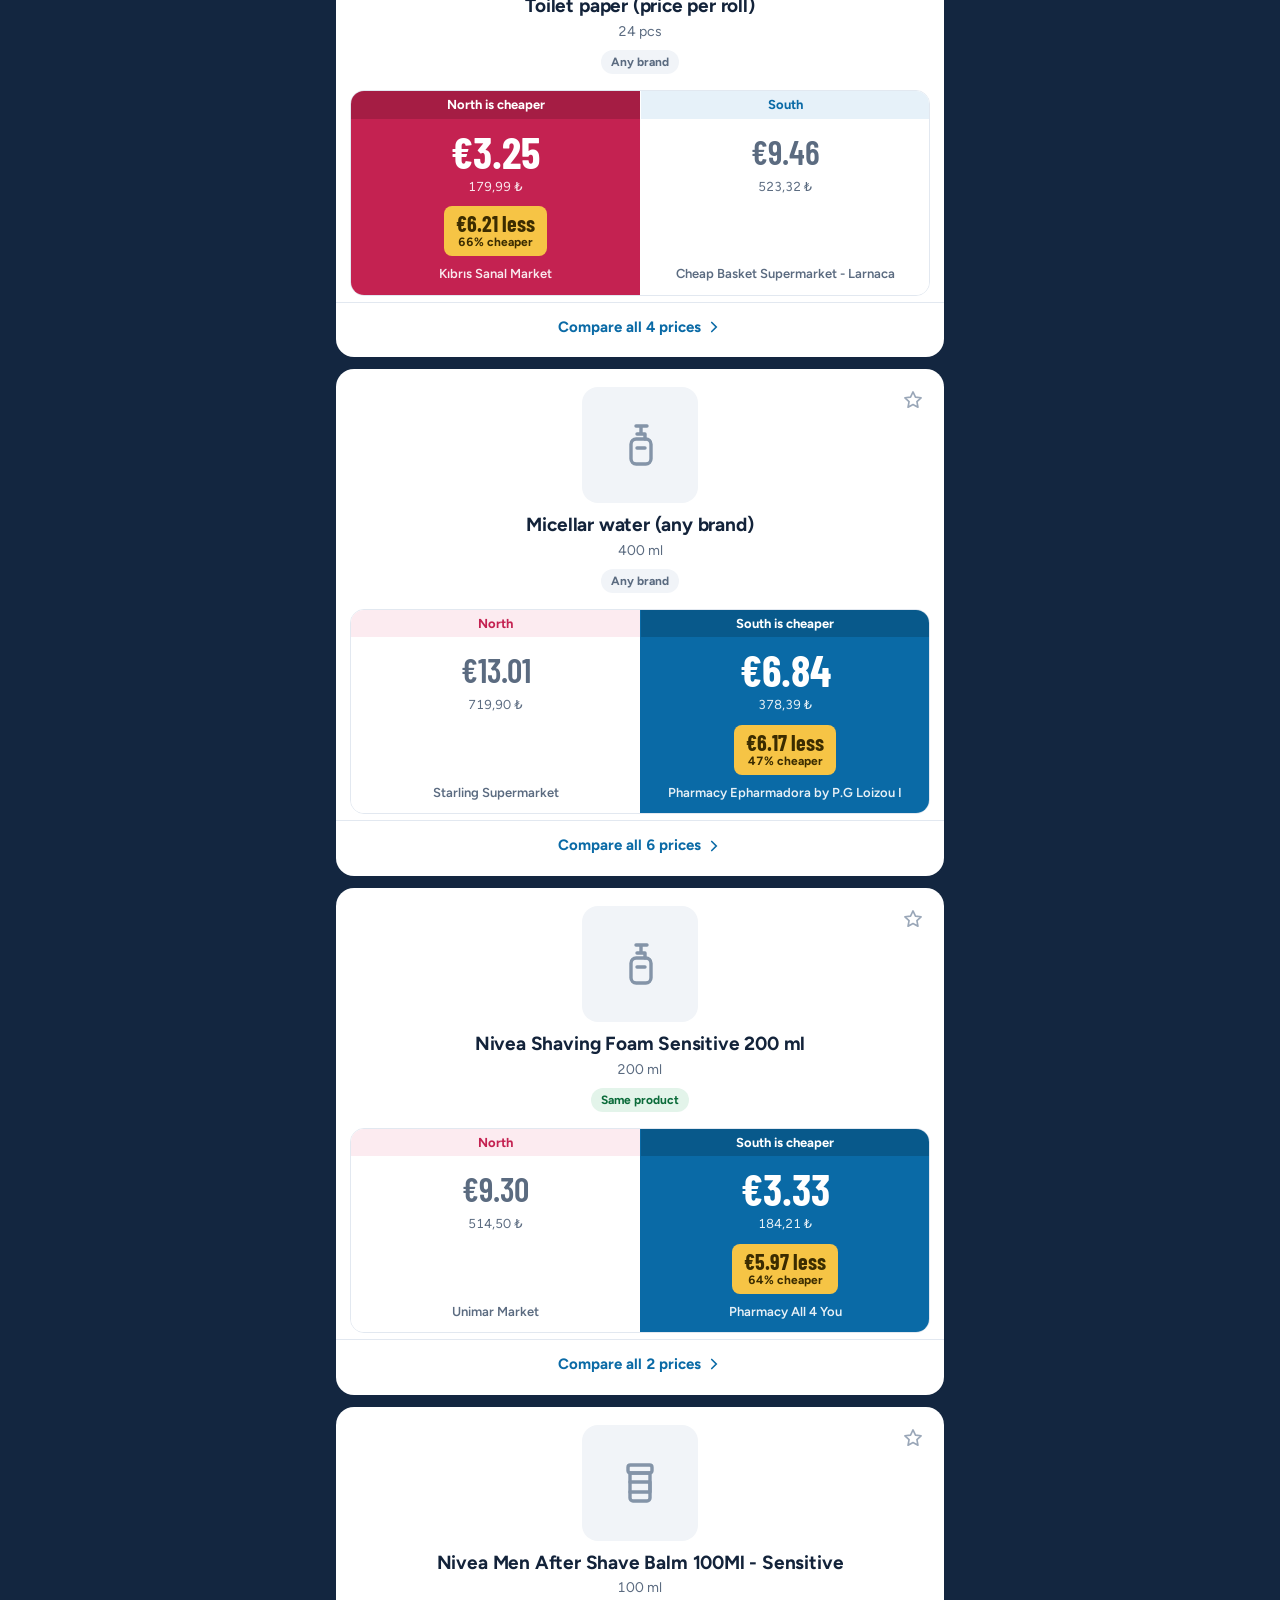
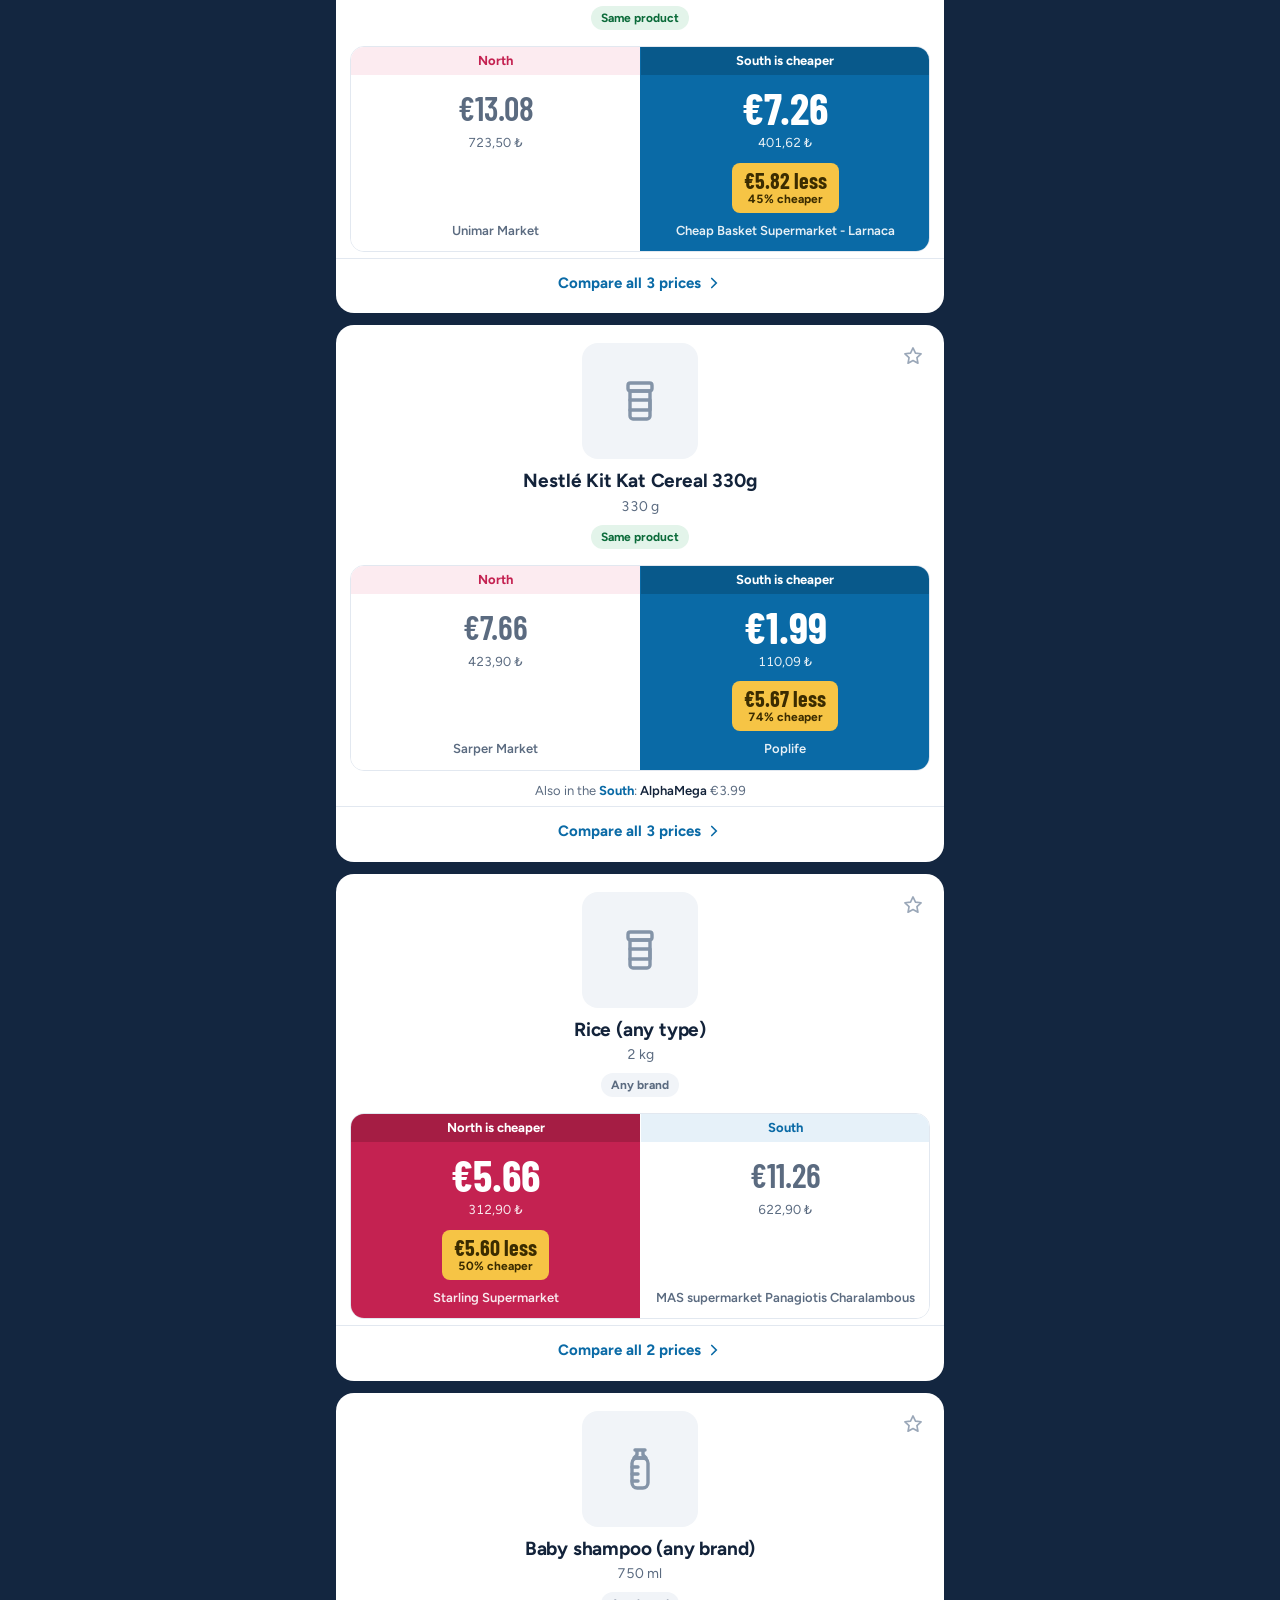
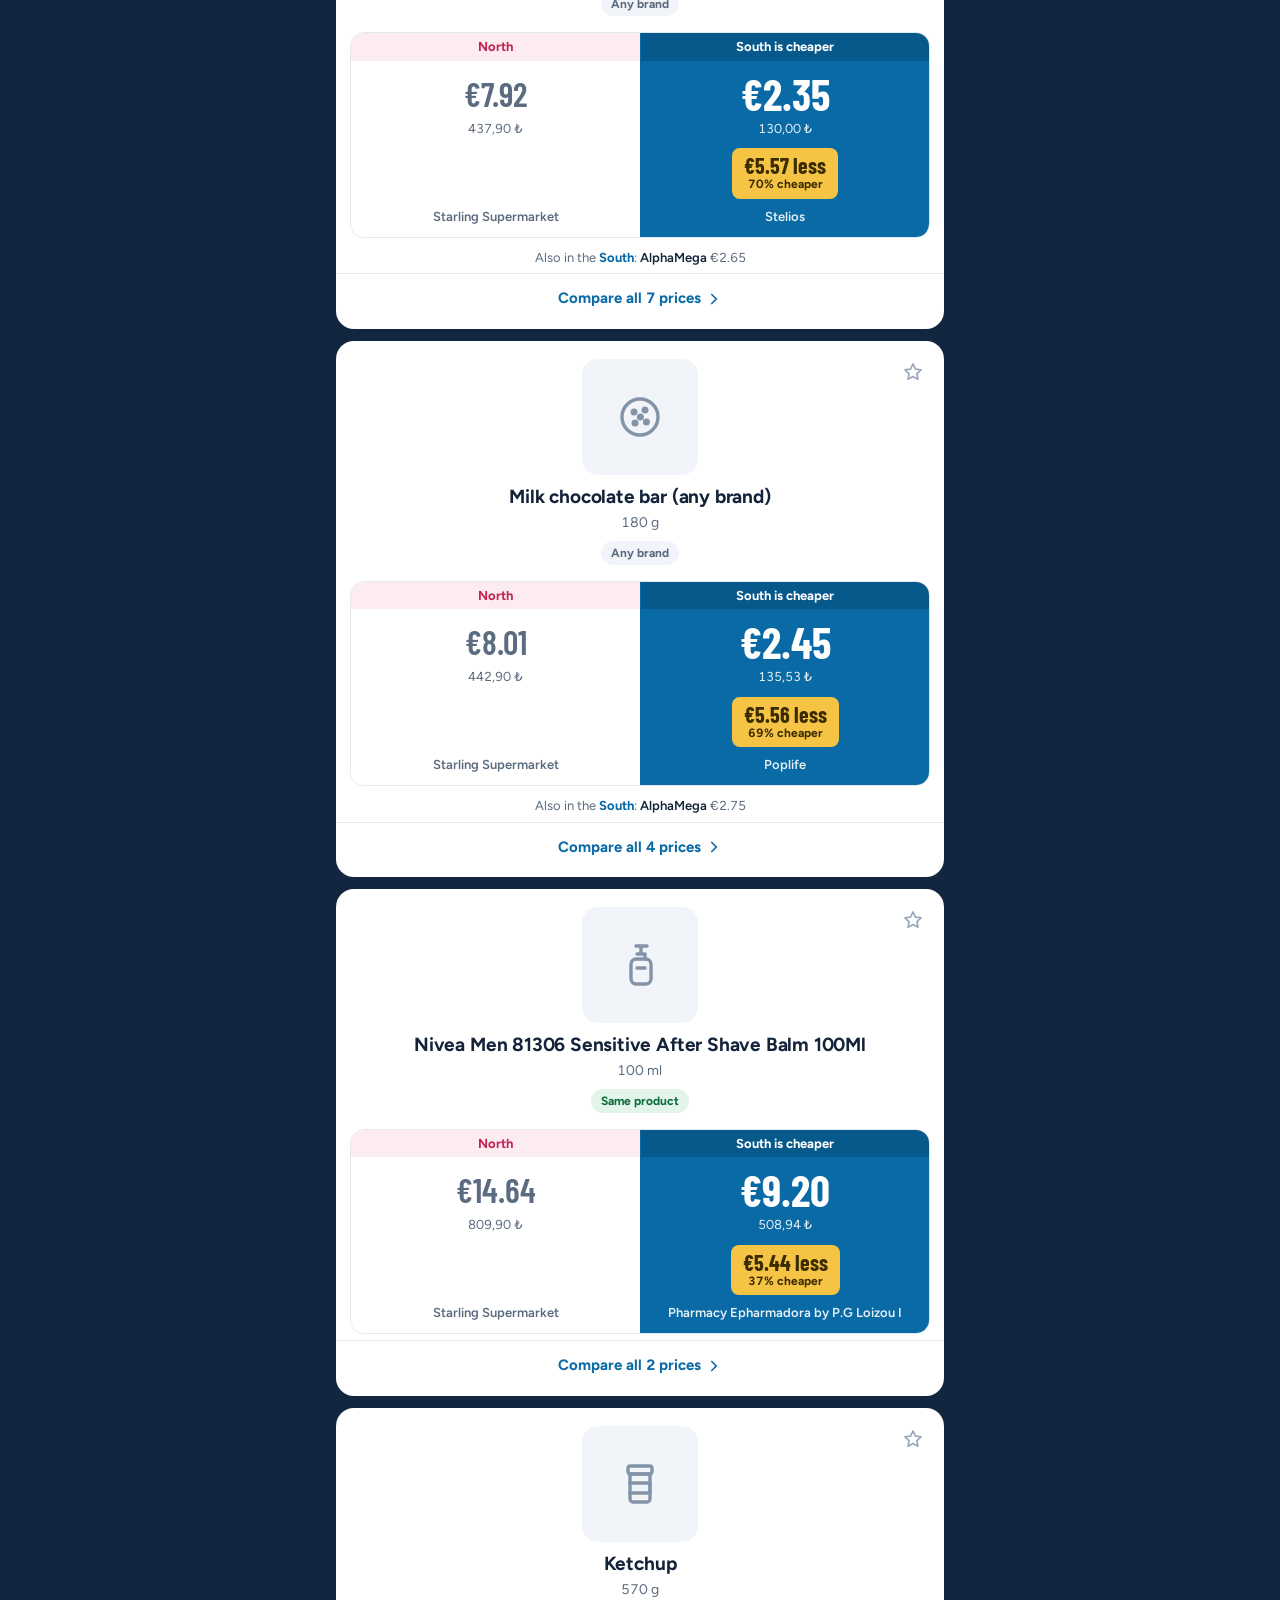
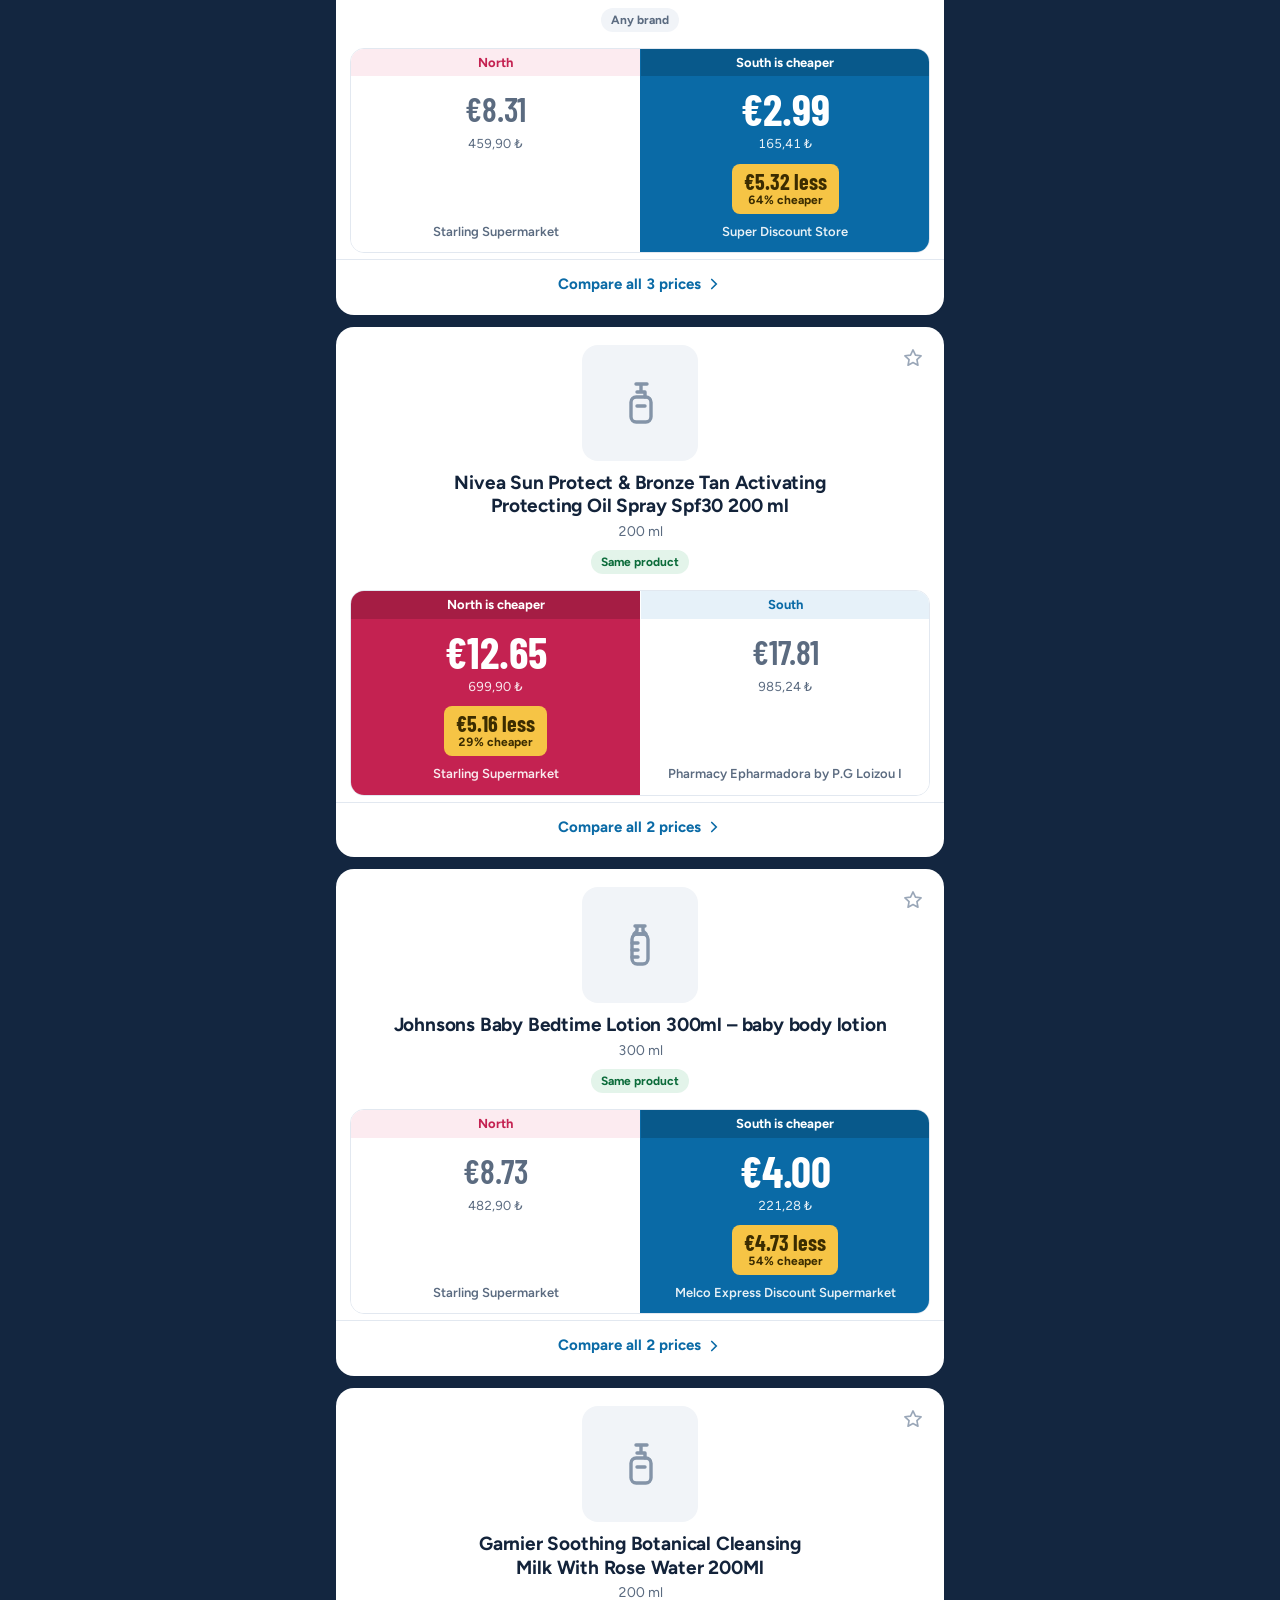
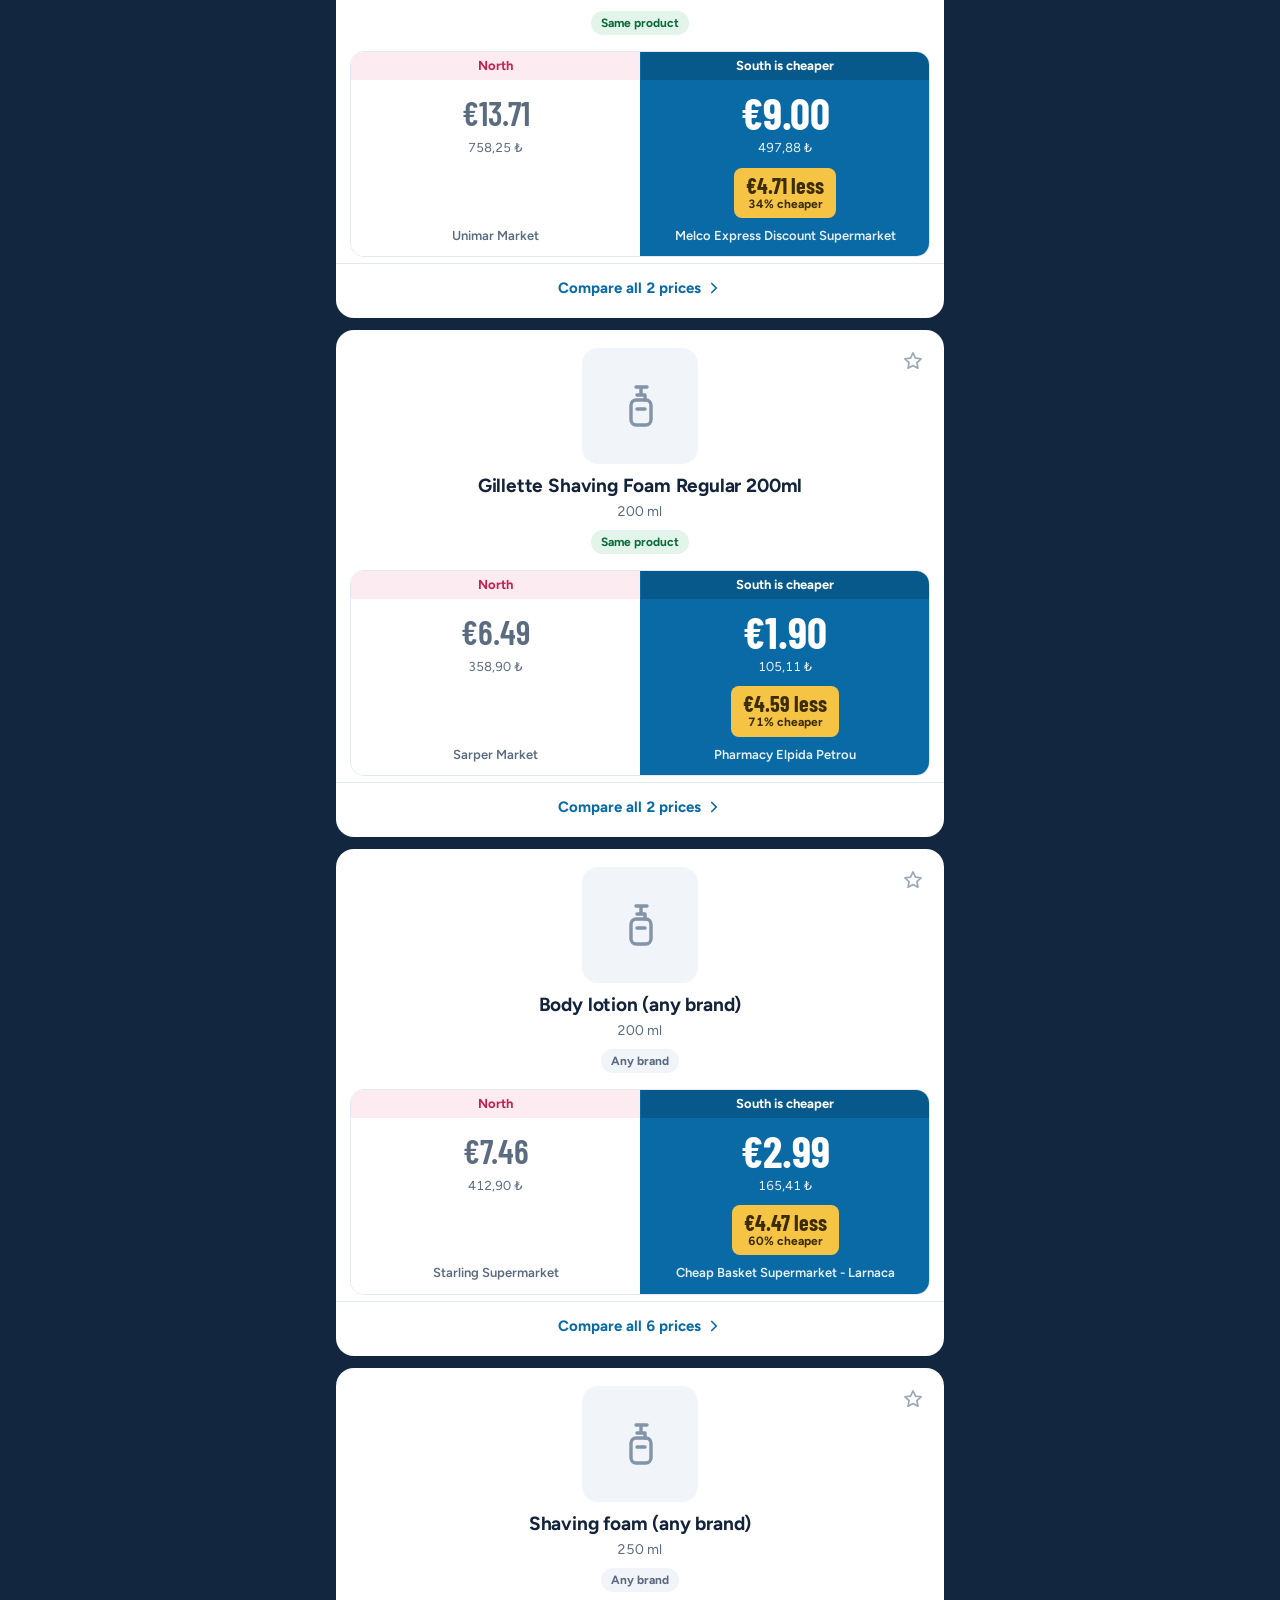
==== commit 9d437731: "Professional redesign: clean stylesheet, line icons instead of emoji, logo mark, calmer headings, ti" ====
--- a/site/index.html
+++ b/site/index.html
@@ -7,7 +7,7 @@
 <meta name="description" content="Is it cheaper in North or South Cyprus? Daily supermarket prices side by side, with the cheapest store and a map link.">
 <link rel="icon" href="data:image/svg+xml,<svg xmlns='http://www.w3.org/2000/svg' viewBox='0 0 100 100'><text y='.9em' font-size='90'>🇨🇾</text></svg>">
 <link rel="manifest" href="manifest.webmanifest">
-<meta name="theme-color" content="#1f3a5f">
+<meta name="theme-color" content="#132640">
 <meta name="color-scheme" content="light">
 <link rel="icon" type="image/png" href="icons/favicon-64.png">
 <link rel="apple-touch-icon" href="icons/apple-touch-icon.png">
@@ -15,17 +15,18 @@
 <meta name="apple-mobile-web-app-title" content="Compare CY">
 <link rel="preconnect" href="https://fonts.googleapis.com">
 <link rel="preconnect" href="https://fonts.gstatic.com" crossorigin>
-<link rel="stylesheet" href="https://fonts.googleapis.com/css2?family=Barlow+Condensed:wght@500;600;700;800&family=Figtree:wght@400;500;600;700&display=swap">
-<link rel="stylesheet" href="style.css?v=e80ddade">
+<link rel="stylesheet" href="https://fonts.googleapis.com/css2?family=Barlow+Condensed:wght@500;600;700;800&family=Figtree:wght@400;500;600;700;800&display=swap">
+<link rel="stylesheet" href="style.css?v=f8925fea">
 </head>
 <body>
 <div class="page">
 <button type="button" class="help" id="helpBtn" aria-label="What is this page for?">?</button>
 
 <section class="view" id="prices">
-<header class="pagehead">
+<header class="pagehead home">
+  <svg class="mark" viewBox="0 0 48 48" width="48" height="48" aria-hidden="true"><path d="M24 6H12a4 4 0 0 0-4 4v28a4 4 0 0 0 4 4h12z" fill="#e0376a"/><path d="M24 6h12a4 4 0 0 1 4 4v28a4 4 0 0 1-4 4H24z" fill="#1e8fd6"/><circle cx="24" cy="13" r="3" fill="#132640"/><path d="M15 26h5M28 26h5M15 31h4M28 31h4" stroke="#fff" stroke-width="2.4" stroke-linecap="round"/></svg>
   <h1 class="ptitle">Compare Cyprus</h1>
-  <p class="psticker">One island, two price tags</p>
+  <p class="psticker">Supermarket prices in the North and South, side by side</p>
 </header>
 
 <div class="searchwrap"><input id="q" type="search" placeholder="Search milk, coffee, nappies…" autocomplete="off" aria-label="Search products"><button type="button" class="qx" id="qx" aria-label="Clear search" hidden>✕</button></div>
@@ -61,8 +62,8 @@
 <section class="view wanted" id="wanted" hidden>
   <header class="pagehead">
     <h2 class="ptitle">Wanted</h2>
-    <p class="psticker">Prices we're still missing</p>
-    <p class="pintro">Each of these has a price on one side only. Seen one on a shelf? Tap <b>Add</b> and it joins the comparison.</p>
+    <p class="psticker">Products with a price on one side only</p>
+    <p class="pintro">Seen one of these on a shelf? Tap <b>Add</b> and it joins the comparison.</p>
   </header>
   <div class="panel">
   <div class="wtabs" role="tablist">
@@ -79,8 +80,8 @@
 <section class="view contrib" id="contrib" hidden>
   <header class="pagehead">
     <h2 class="ptitle">Add a price</h2>
-    <p class="psticker">Seen it? Snap it</p>
-    <p class="pintro">Scan the barcode or take a photo of it, type the price and send. Every price is checked before it appears.</p>
+    <p class="psticker">Seen a price we don’t have? Send it in.</p>
+    <p class="pintro">Scan the barcode, type the shelf price and the shop. Every price is checked before it appears.</p>
   </header>
   <div class="panel">
   <div class="scanrow">
@@ -122,10 +123,10 @@
   <a href="#contrib" data-view="contrib"><svg width="24" height="24" viewBox="0 0 24 24" aria-hidden="true"><path d="M4 8h3l2-3h6l2 3h3v11H4z" fill="none" stroke="currentColor" stroke-width="2" stroke-linejoin="round"/><circle cx="12" cy="13" r="3.5" fill="none" stroke="currentColor" stroke-width="2"/></svg><span>Add price</span></a>
 </nav>
 
-<script src="app.js?v=ad64e70b"></script>
+<script src="app.js?v=7440e30a"></script>
 <script src="contribute.js?v=d329b02f"></script>
 <script src="install.js?v=d9f7148f"></script>
-<script src="intro.js?v=fb647530"></script>
+<script src="intro.js?v=046d4bfe"></script>
 <script src="wanted.js?v=0db13283"></script>
 </body>
 </html>
--- a/site/style.css
+++ b/site/style.css
@@ -1,494 +1,406 @@
-/* Compare Cyprus. Shelf-edge labels on limestone.
-   North = pomegranate, South = harbour blue, savings = lemon sticker. */
+/* Compare Cyprus
+   One deep harbour-blue page. White surfaces carry the content. The one loud thing is the
+   shelf ticket: two halves, North (crimson) on the left and South (sea blue) on the right,
+   the cheaper half filled in, with a yellow price-drop label for the saving.
+   Figtree for everything you read; Barlow Condensed only for prices, like a shelf label. */
+
 :root {
-  --stone: #f4f8ff;
+  --bg: #132640;
+  --bg-2: #1b3354;          /* raised things that sit on the blue (tab buttons) */
+  --on-bg: #ffffff;
+  --on-bg-muted: #b8c6d9;
   --paper: #ffffff;
-  --ink: #14233b;
-  --muted: #56657d;
-  --rule: #dbe4f0;
-  --north: #d81e5b;
-  --south: #0b79b3;
-  --lemon: #ffd60a;
-  --north-fill: #d81e5b;
-  --south-fill: #0b79b3;
-  --lemon-ink: #3a3000;
-  --display: "Barlow Condensed", "Arial Narrow", sans-serif;
-  --text: "Figtree", system-ui, sans-serif;
+  --tint: #f1f4f8;
+  --ink: #13233a;
+  --muted: #5b6b80;
+  --rule: #e2e8f0;
+  --north: #c42251;
+  --north-tint: #fcebf0;
+  --south: #0a6aa6;
+  --south-tint: #e6f1f9;
+  --offer: #f6c445;
+  --offer-ink: #3b2c00;
+  --good: #0b6b3a;
+  --good-tint: #e3f4ea;
+  --text: "Figtree", system-ui, -apple-system, "Segoe UI", sans-serif;
+  --price: "Barlow Condensed", "Arial Narrow", sans-serif;
+  --r-card: 18px;
+  --r-box: 12px;
   color-scheme: light;
 }
+
+/* ---------- base ---------- */
 * { box-sizing: border-box; }
 html { -webkit-text-size-adjust: 100%; }
-body { margin: 0; background: var(--stone); color: var(--ink); font: 16px/1.5 var(--text); }
-.page { max-width: 640px; margin: 0 auto; padding: 0 16px 124px; }
+body { margin: 0; background: var(--bg); color: var(--ink); font: 16px/1.5 var(--text); font-variant-numeric: tabular-nums;
+  -webkit-font-smoothing: antialiased; }
+body.noscroll { overflow: hidden; }
+.page { position: relative; max-width: 640px; margin: 0 auto; padding: 0 16px 128px; color: var(--on-bg); }
 .view[hidden] { display: none; }
 a { color: var(--south); }
-:focus-visible { outline: 3px solid var(--lemon); outline-offset: 2px; }
+:focus-visible { outline: 3px solid var(--offer); outline-offset: 2px; }
+button { font-family: inherit; }
 .small { font-size: 14px; color: var(--muted); }
-
-/* header: centred title, then the day's North v South scoreboard */
-.top { padding: 22px 0 6px; text-align: center; }
-.top h1 { font: 800 clamp(40px, 11vw, 60px)/.9 var(--display); letter-spacing: -.015em; margin: 0; }
-.tagline { font: 600 20px/1.1 var(--display); margin: 8px 0 0; color: var(--muted); }
-.lede { margin: 10px auto 22px; color: var(--muted); max-width: 26em; font-size: 16px; line-height: 1.55; }
-.split { background: var(--paper); border: 1px solid var(--rule); border-radius: 16px; padding: 14px 16px 12px; margin: 22px 0 0; text-align: center; }
-.score { display: flex; justify-content: space-between; align-items: flex-end; margin-bottom: 8px; }
-.sc { display: grid; gap: 2px; }
-.sc.N { text-align: left; color: var(--north); } .sc.S { text-align: right; color: var(--south); }
-.sc b { font: 800 40px/.9 var(--display); }
-.sc span { font-size: 13px; font-weight: 600; }
-.bar { display: flex; height: 14px; border-radius: 7px; overflow: hidden; background: var(--south); }
+.tN { color: var(--north); font-weight: 700; }
+.tS { color: var(--south); font-weight: 700; }
+
+/* ---------- page headings ---------- */
+.pagehead { text-align: center; padding: 30px 40px 4px; }
+.mark { display: block; margin: 0 auto 10px; }
+.ptitle { margin: 0; font: 800 30px/1.1 var(--text); letter-spacing: -.02em; color: var(--on-bg); }
+.pagehead.home .ptitle { font-size: 34px; }
+.psticker { margin: 6px auto 0; max-width: 26em; text-wrap: balance; font-size: 15px; line-height: 1.45; color: var(--on-bg-muted); }
+.pintro { margin: 10px auto 0; max-width: 28em; font-size: 15px; line-height: 1.5; color: var(--on-bg-muted); }
+.pintro b { color: var(--on-bg); }
+.help { position: absolute; top: 14px; right: 12px; z-index: 6; width: 36px; height: 36px; border-radius: 50%; cursor: pointer;
+  border: 1.5px solid rgba(255,255,255,.35); background: transparent; color: var(--on-bg); font: 700 17px var(--text); }
+
+/* ---------- search ---------- */
+.searchwrap { position: sticky; top: 0; z-index: 5; margin: 18px -16px 0; padding: 10px 16px; background: var(--bg); }
+#q { width: 100%; height: 52px; font: 500 17px var(--text); color: var(--ink); border: 0; border-radius: 26px; padding: 0 52px 0 48px;
+  background: var(--paper) url("data:image/svg+xml,%3Csvg xmlns='http://www.w3.org/2000/svg' width='20' height='20' viewBox='0 0 24 24' fill='none' stroke='%235b6b80' stroke-width='2.2' stroke-linecap='round'%3E%3Ccircle cx='10.5' cy='10.5' r='6.5'/%3E%3Cpath d='M15.5 15.5l5 5'/%3E%3C/svg%3E") no-repeat 18px center; }
+#q::placeholder { color: var(--muted); }
+#q::-webkit-search-cancel-button { display: none; }
+#q:focus { outline: 3px solid var(--offer); outline-offset: 0; }
+.qx { position: absolute; right: 24px; top: 50%; transform: translateY(-50%); width: 36px; height: 36px; border-radius: 50%; border: 0;
+  background: var(--tint); color: var(--ink); font-size: 15px; font-weight: 700; cursor: pointer; }
+.qx[hidden] { display: none; }
+
+/* ---------- categories ---------- */
+.sect { margin: 22px 0 12px; font: 700 19px/1.2 var(--text); color: var(--on-bg); text-align: center; }
+.cats { display: grid; grid-template-columns: repeat(3, 1fr); gap: 8px; }
+.cat { display: grid; justify-items: center; align-content: start; gap: 4px; min-width: 0; padding: 14px 4px 12px; cursor: pointer;
+  background: var(--paper); color: var(--ink); border: 0; border-radius: 14px; font-family: var(--text); }
+.cat .ce { display: grid; place-items: center; width: 44px; height: 44px; border-radius: 50%; background: var(--tint); color: var(--ink); margin-bottom: 2px; }
+.cat .cl { font-size: 14px; font-weight: 700; line-height: 1.2; text-align: center; }
+.cat .cn { font-size: 12px; color: var(--muted); }
+.cat.on { background: var(--offer); color: var(--offer-ink); }
+.cat.on .ce { background: rgba(255,255,255,.55); color: var(--offer-ink); }
+.cat.on .cn { color: var(--offer-ink); }
+
+/* ---------- scoreboard ---------- */
+.split { background: var(--paper); color: var(--ink); border-radius: var(--r-card); padding: 16px 16px 14px; margin: 22px 0 0; }
+.score { display: flex; justify-content: space-between; gap: 12px; margin-bottom: 12px; }
+.sc { display: grid; gap: 1px; padding: 6px 8px; margin: -6px -8px; border: 0; border-radius: 10px; background: none; font: inherit; cursor: pointer; }
+.sc.N { text-align: left; color: var(--north); }
+.sc.S { text-align: right; color: var(--south); }
+.sc b { font: 700 40px/1 var(--price); }
+.sc span { font-size: 14px; font-weight: 600; }
+.sc i { font-style: normal; font-size: 13px; font-weight: 600; text-decoration: underline; text-underline-offset: 3px; }
+.sc[aria-pressed="true"] { background: var(--tint); box-shadow: inset 0 0 0 2px currentColor; }
+.bar { display: flex; height: 10px; border-radius: 5px; overflow: hidden; background: var(--south); }
 .bar .bN { background: var(--north); transition: width .8s cubic-bezier(.2, .8, .2, 1); }
 .bar .bS { flex: 1; }
-.score-f { font-size: 13px; color: var(--muted); margin: 8px 0 0; }
-
-/* search and filters */
-.searchwrap { position: sticky; top: 0; z-index: 5; background: var(--stone); padding: 10px 0; margin-top: 18px; }
-#q { width: 100%; font: 500 18px var(--text); color: var(--ink); background: var(--paper);
-  border: 2px solid var(--ink); border-radius: 10px; padding: 13px 16px; }
-#q::placeholder { color: var(--muted); }
-.filters { display: grid; gap: 12px; margin: 6px 0 16px; }
-.chips { display: flex; gap: 8px; overflow-x: auto; scrollbar-width: none; padding: 2px 0; min-width: 0; }
-.chips::-webkit-scrollbar { display: none; }
-.chips button { flex: 0 0 auto; font: 500 14px var(--text); color: var(--ink); background: transparent;
-  border: 1px solid var(--rule); border-radius: 999px; padding: 7px 14px; cursor: pointer; }
-.chips button.on { background: var(--ink); color: var(--stone); border-color: var(--ink); }
-.selects { display: grid; grid-template-columns: 1fr 1fr; gap: 10px; }
-.sel { display: grid; gap: 4px; font-size: 12px; font-weight: 600; color: var(--muted); min-width: 0; }
-.sel select { appearance: none; -webkit-appearance: none; width: 100%; font: 600 15px var(--text); color: var(--ink);
-  background: var(--paper) url("data:image/svg+xml,%3Csvg xmlns='http://www.w3.org/2000/svg' width='12' height='8'%3E%3Cpath d='M1 1l5 5 5-5' fill='none' stroke='%23889590' stroke-width='2'/%3E%3C/svg%3E") no-repeat right 12px center;
-  border: 1px solid var(--rule); border-radius: 10px; padding: 10px 32px 10px 12px; text-overflow: ellipsis; }
-.listhead { font: 800 26px/1.05 var(--display); color: var(--ink); margin: 0; min-width: 0; }
-
-/* item: name, one two-sided price label, one verdict line; the rest opens on tap */
-.item { background: var(--paper); border-radius: 16px; padding: 14px; margin-bottom: 14px; border: 1px solid var(--rule); }
-.head { display: flex; gap: 14px; align-items: center; margin-bottom: 14px; }
-.art { flex: 0 0 96px; width: 96px; height: 96px; border-radius: 16px; background: #fff; display: grid; place-items: center;
-  font-size: 52px; overflow: hidden; border: 1px solid var(--rule); padding: 7px; box-shadow: 0 1px 0 rgba(0,0,0,.06); }
-.art.noimg { background: linear-gradient(135deg, #fbe9a6, #f5d547); border-color: transparent; }
-.art img { width: 100%; height: 100%; object-fit: contain; border-radius: 8px; }
-.ttl { min-width: 0; }
-.name { font: 700 23px/1.08 var(--display); margin: 0; overflow-wrap: anywhere;
+.score-f { margin: 10px 0 0; font-size: 13px; color: var(--muted); text-align: center; }
+
+/* ---------- list heading, sort and filter ---------- */
+.listbar { display: flex; flex-direction: column; align-items: center; gap: 12px; margin: 30px 0 14px; text-align: center; }
+.listhead { margin: 0; font: 800 24px/1.15 var(--text); letter-spacing: -.01em; color: var(--on-bg); }
+.sidef { font: 600 14px var(--text); color: var(--ink); background: var(--paper); border: 0; border-radius: 999px; padding: 8px 16px; cursor: pointer; white-space: nowrap; }
+.sidef span { margin-left: 8px; font-weight: 700; text-decoration: underline; }
+.tools { display: grid; grid-template-columns: 1fr 1fr; gap: 8px; width: 100%; }
+.pick { position: relative; display: grid; gap: 1px; text-align: left; background: var(--paper); border-radius: var(--r-box); padding: 8px 34px 9px 14px; cursor: pointer; }
+.pick span { font-size: 12px; font-weight: 600; color: var(--muted); }
+.pick select { appearance: none; -webkit-appearance: none; width: 100%; padding: 0; margin: 0; border: 0; background: transparent; outline: none; cursor: pointer;
+  font: 700 15px var(--text); color: var(--ink); text-overflow: ellipsis; }
+.pick::after { content: ""; position: absolute; right: 15px; top: 50%; width: 7px; height: 7px; margin-top: -6px; pointer-events: none;
+  border-right: 2px solid var(--muted); border-bottom: 2px solid var(--muted); transform: rotate(45deg); }
+.pick:focus-within { outline: 3px solid var(--offer); }
+
+/* ---------- product card ---------- */
+.item { position: relative; background: var(--paper); color: var(--ink); border-radius: var(--r-card); padding: 18px 14px 6px; margin-bottom: 12px;
+  cursor: pointer; -webkit-tap-highlight-color: transparent; }
+.item:active { transform: scale(.995); }
+.star { position: absolute; top: 10px; right: 10px; z-index: 2; display: grid; place-items: center; width: 42px; height: 42px; border: 0; border-radius: 50%;
+  background: transparent; color: #9aa7b8; cursor: pointer; -webkit-tap-highlight-color: transparent; }
+.star svg, .psave svg, .mypill svg, .mylogo svg { fill: none; stroke: currentColor; stroke-width: 1.8; stroke-linejoin: round; }
+.star.on { color: #d29a00; }
+.star.on svg, .psave.on svg, .mypill svg, .mylogo svg { fill: currentColor; }
+.star.pop { animation: starpop .3s cubic-bezier(.2, 1.6, .4, 1); }
+@keyframes starpop { from { transform: scale(.7); } }
+
+a.head { display: flex; flex-direction: column; align-items: center; gap: 10px; margin: 0 0 16px; text-align: center; text-decoration: none; color: inherit; }
+.art { flex: 0 0 auto; display: grid; place-items: center; width: 116px; height: 116px; border-radius: 16px; background: var(--paper); overflow: hidden; }
+.art img { width: 100%; height: 100%; object-fit: contain; }
+.art.noimg, .pimg.noimg { background: var(--tint); color: #8494a8; }
+.ttl { min-width: 0; max-width: 100%; padding: 0 30px; }
+.name { margin: 0; font: 700 19px/1.25 var(--text); letter-spacing: -.01em; overflow-wrap: anywhere; text-wrap: balance;
   display: -webkit-box; -webkit-line-clamp: 3; -webkit-box-orient: vertical; overflow: hidden; }
-.unit { font-size: 13px; color: var(--muted); margin-top: 3px; }
-
-.tags { display: grid; grid-template-columns: 1fr 1fr; gap: 8px; }
-.tag { text-align: center; padding: 0 8px 12px; min-width: 0; border: 1px solid var(--rule); border-radius: 12px; overflow: hidden; display: flex; flex-direction: column; align-items: center; }
-.tag .strip { align-self: stretch; margin: 0 -8px 12px; padding: 5px 8px; font: 700 14px/1.2 var(--display); letter-spacing: .04em; }
-.tag.N .strip { color: var(--north); } .tag.S .strip { color: var(--south); }
-.tag:not(.win) { background: transparent; }
-.tag:not(.win) .strip { border-bottom: 1px solid var(--rule); }
-.pr { font: 600 34px/1 var(--display); letter-spacing: -.01em; color: var(--muted); }
-.pl { font-size: 13px; color: var(--muted); margin-top: 3px; }
-.tag .sn { font-size: 13px; font-weight: 600; margin-top: auto; padding-top: 10px; line-height: 1.2; max-width: 100%; white-space: nowrap; overflow: hidden; text-overflow: ellipsis; color: var(--muted); }
-/* the cheaper side: filled with its colour, bigger price, yellow saving sticker */
-.tag.win { border: 0; color: #fff; box-shadow: 0 2px 0 rgba(0,0,0,.18); }
-.tag.N.win { background: var(--north-fill); } .tag.S.win { background: var(--south-fill); }
-.tag.win .strip { color: #fff; background: rgba(0,0,0,.18); }
-.tag.win .pr { color: #fff; font-weight: 800; font-size: 44px; }
-.tag.win .pl, .tag.win .sn { color: rgba(255,255,255,.88); }
-.sticker { margin: 10px 0 0; background: var(--lemon); color: var(--lemon-ink); padding: 6px 12px 7px; border-radius: 6px; line-height: 1.1; transform: rotate(-2deg); box-shadow: 0 2px 0 rgba(0,0,0,.25); }
-.sticker b { display: block; font: 800 23px/1 var(--display); white-space: nowrap; }
-.sticker span { display: block; font-size: 13px; font-weight: 700; margin-top: 2px; }
-.verdict.same { margin-top: 10px; padding: 8px 12px; border-radius: 10px; background: var(--stone); text-align: center; font-weight: 600; font-size: 14px; }
-
-.chains { font-size: 13px; color: var(--muted); margin-top: 10px; }
+.unit { margin-top: 3px; font-size: 14px; color: var(--muted); }
+.kind { display: inline-block; margin-top: 8px; padding: 3px 10px; border-radius: 999px; font-size: 12px; font-weight: 700; }
+.kind.same { background: var(--good-tint); color: var(--good); }
+.kind.any { background: var(--tint); color: var(--muted); }
+
+/* the shelf ticket */
+.tags { display: grid; grid-template-columns: 1fr 1fr; gap: 0; border: 1.5px solid var(--rule); border-radius: 14px; overflow: hidden; }
+.tag { display: flex; flex-direction: column; align-items: center; min-width: 0; padding: 0 8px 12px; text-align: center; background: var(--paper); }
+.tag + .tag { border-left: 1.5px solid var(--rule); }
+.tag .strip { align-self: stretch; margin: 0 -8px 10px; padding: 6px 8px; font-size: 13px; font-weight: 700; line-height: 1.2; }
+.tag.N .strip { color: var(--north); background: var(--north-tint); }
+.tag.S .strip { color: var(--south); background: var(--south-tint); }
+.pr { display: flex; align-items: center; justify-content: center; height: 46px; font: 600 34px/1 var(--price); color: var(--muted); }
+.pl { margin-top: 2px; font-size: 13px; color: var(--muted); }
+.tag .sn { max-width: 100%; margin-top: auto; padding-top: 10px; font-size: 13px; font-weight: 600; line-height: 1.25; color: var(--muted);
+  display: -webkit-box; -webkit-line-clamp: 2; -webkit-box-orient: vertical; overflow: hidden; text-wrap: balance; }
+.tag.win { color: #fff; }
+.tag.N.win { background: var(--north); }
+.tag.S.win { background: var(--south); }
+.tags:has(.tag.win) .tag + .tag { border-left-color: transparent; }
+.tag.win .strip { color: #fff; background: rgba(0,0,0,.16); }
+.tag.win .pr { font-size: 44px; font-weight: 700; color: #fff; }
+.tag.win .pl, .tag.win .sn { color: rgba(255,255,255,.9); }
+.sticker { margin-top: 10px; padding: 6px 12px 7px; border-radius: 8px; background: var(--offer); color: var(--offer-ink); line-height: 1.1; }
+.sticker b { display: block; font: 700 22px/1 var(--price); white-space: nowrap; }
+.sticker span { display: block; margin-top: 2px; font-size: 12px; font-weight: 700; }
+.verdict.same { margin-top: 10px; padding: 8px 12px; border-radius: 10px; background: var(--tint); text-align: center; font-size: 14px; font-weight: 600; }
+.chains { margin-top: 10px; font-size: 13px; color: var(--muted); text-align: center; }
 .chains b { color: var(--ink); font-weight: 600; }
-.more { margin-top: 8px; font-size: 14px; }
-.more summary { cursor: pointer; font-weight: 600; color: var(--muted); padding: 6px 0 2px; list-style: none; display: flex; align-items: center; gap: 6px; }
-.more summary::-webkit-details-marker { display: none; }
-.more summary::after { content: ""; width: 7px; height: 7px; border-right: 2px solid currentColor; border-bottom: 2px solid currentColor; transform: rotate(45deg) translateY(-2px); }
-.more[open] summary::after { transform: rotate(-135deg) translateY(-2px); }
-.whs { display: grid; grid-template-columns: 1fr 1fr; gap: 14px; margin-top: 10px; }
-.wh { min-width: 0; font-size: 13px; color: var(--muted); line-height: 1.35; overflow-wrap: anywhere; }
-.wh > b { font: 700 14px var(--display); letter-spacing: .05em; }
-.wh .sn { font-size: 14px; font-weight: 600; color: var(--ink); }
-.wh .pn { font-style: italic; }
+.seeall { display: flex; align-items: center; justify-content: center; gap: 4px; margin: 6px -14px 0; padding: 13px; border-top: 1px solid var(--rule);
+  font-size: 15px; font-weight: 700; color: var(--south); text-decoration: none; }
+.note { margin: 12px 0 0; font-size: 13px; color: var(--muted); }
+.empty { background: var(--paper); color: var(--ink); border-radius: var(--r-card); padding: 28px 20px; text-align: center; }
+.empty .name { font-size: 20px; }
+
+/* ---------- buttons ---------- */
+button.main, label.main { display: block; width: 100%; padding: 13px; border: 2px solid var(--ink); border-radius: var(--r-box); cursor: pointer;
+  background: var(--ink); color: #fff; font: 700 16px var(--text); text-align: center; }
+.main.ghost { background: transparent; color: var(--ink); }
+.page > .view > .main.more, #more { margin: 6px 0 24px; background: var(--paper); color: var(--ink); border-color: var(--paper); }
+.link { padding: 6px 0; border: 0; background: none; color: var(--south); font: 600 14px var(--text); cursor: pointer; }
 .links { display: flex; flex-wrap: wrap; gap: 6px; margin-top: 8px; }
-.links a { font-size: 12px; font-weight: 600; color: var(--ink); text-decoration: none; border: 1px solid var(--rule); border-radius: 999px; padding: 4px 10px; white-space: nowrap; }
-.olist { display: grid; grid-template-columns: 1fr 1fr; gap: 14px; margin-top: 14px; }
-.olist > div > div { display: flex; justify-content: space-between; gap: 8px; padding: 5px 0; border-bottom: 1px solid var(--rule); }
-.olist > div:empty { border: 0; }
-.olist.one { grid-template-columns: 1fr; }
-.olist h4 { font: 700 14px var(--display); letter-spacing: .05em; margin: 0 0 2px; }
-.olist a { color: var(--ink); }
-.olist .pl { display: block; text-align: right; font-weight: 400; margin: 0; }
-.note { font-size: 13px; color: var(--muted); margin: 12px 0 0; }
-
-.empty { background: var(--paper); border: 1px dashed var(--rule); border-radius: 14px; padding: 28px 20px; text-align: center; }
-.empty .name { font-size: 24px; }
-button.main, label.main { display: block; width: 100%; font: 600 16px var(--text); padding: 13px; border-radius: 10px;
-  border: 2px solid var(--ink); background: var(--ink); color: var(--stone); cursor: pointer; text-align: center; }
-.more { margin: 6px 0 24px; }
-
-/* add a price */
-
-.ctitle { font: 800 40px/1 var(--display); margin: 0 0 8px; }
-.contrib form { display: grid; gap: 12px; margin-top: 12px; }
-.contrib label { display: grid; gap: 4px; font-size: 14px; font-weight: 600; }
-.contrib .opt { font-weight: 400; color: var(--muted); }
-.contrib input:not([type=radio]), .contrib select { width: 100%; padding: 11px 12px; border: 1px solid var(--rule); border-radius: 8px;
-  background: var(--stone); color: var(--ink); font: 16px var(--text); }
-.contrib .two, .contrib .seg { display: grid; grid-template-columns: 1fr 1fr; gap: 10px; }
-.contrib .seg label { display: flex; align-items: center; justify-content: center; gap: 6px; padding: 11px; border: 1px solid var(--rule); border-radius: 8px; cursor: pointer; }
-.contrib .seg label:has(input[value=North]:checked) { border-color: var(--north); color: var(--north); }
-.contrib .seg label:has(input[value=South]:checked) { border-color: var(--south); color: var(--south); }
-.scanrow { display: flex; gap: 8px; margin-top: 10px; }
-.scanrow .main { flex: 1; margin: 0; }
-.main.ghost { background: transparent; color: var(--ink); }
-#scanbox { margin-top: 10px; }
-#scanvid { width: 100%; border-radius: 10px; background: #000; max-height: 260px; object-fit: cover; }
-.link { border: 0; background: none; color: var(--south); font: 600 14px var(--text); cursor: pointer; padding: 6px 0; }
-#scanmsg, #cmsg { margin-top: 6px; }
-.found { background: var(--stone); border-radius: 8px; padding: 10px; margin-top: 8px; }
-
-.foot { margin-top: 28px; padding-top: 16px; border-top: 1px solid var(--rule); }
-.foot p { margin: 0 0 8px; }
-
-@media (max-width: 380px) { .pr { font-size: 30px; } .tag.win .pr { font-size: 38px; } .sticker b { font-size: 21px; } .cat .cl { font-size: 13px; } }
-@media (prefers-reduced-motion: reduce) { .bar .bN { transition: none; } }
-
-/* wanted list */
-.wanted, .contrib { padding-top: 26px; }
-.wtabs { display: grid; grid-template-columns: 1fr 1fr; gap: 6px; margin: 14px 0 10px; }
-.wtabs button { display: flex; flex-direction: column; align-items: flex-start; gap: 2px; text-align: left; font: 600 13px var(--text); padding: 10px 12px;
-  border: 1px solid var(--rule); border-radius: 10px; background: transparent; color: var(--muted); cursor: pointer; }
-.wtabs button b { font: 800 30px/1 var(--display); color: var(--ink); }
+.links a { padding: 5px 12px; border: 1px solid var(--rule); border-radius: 999px; background: var(--paper); color: var(--ink); font-size: 13px; font-weight: 600;
+  text-decoration: none; white-space: nowrap; }
+
+/* ---------- install box and footer ---------- */
+.install { display: flex; align-items: center; gap: 12px; margin: 24px 0 0; padding: 12px; background: var(--paper); color: var(--ink); border-radius: var(--r-card); text-align: left; }
+.install[hidden] { display: none; }
+.install img { flex: 0 0 auto; border-radius: 9px; }
+.install .it { flex: 1; display: grid; min-width: 0; line-height: 1.25; }
+.install .it b { font-size: 16px; }
+.install .it span { font-size: 13px; color: var(--muted); }
+.install button:not(.ix) { padding: 9px 14px; border: 0; border-radius: 10px; background: var(--ink); color: #fff; font: 700 14px var(--text); cursor: pointer; }
+.install .ix { padding: 6px; border: 0; background: none; color: var(--muted); font-size: 16px; cursor: pointer; }
+.foot { margin-top: 28px; padding: 18px 18px 8px; background: var(--paper); color: var(--muted); border-radius: var(--r-card); font-size: 14px; line-height: 1.5; }
+.foot h3 { margin: 0 0 6px; font-size: 15px; color: var(--ink); }
+.foot h3:not(:first-child) { margin-top: 18px; }
+.foot p { margin: 0 0 10px; }
+.foot b { color: var(--ink); }
+.srcs { list-style: none; margin: 0 0 12px; padding: 0; }
+.srcs li { display: flex; justify-content: space-between; gap: 12px; padding: 7px 0; border-bottom: 1px solid var(--rule); }
+.srcs li span:first-child { color: var(--ink); }
+.srcs li span:last-child { white-space: nowrap; }
+
+/* ---------- white panels (Wanted, Add a price) ---------- */
+.panel { margin-top: 20px; padding: 6px 16px 16px; background: var(--paper); color: var(--ink); border-radius: var(--r-card); }
+.wtabs { display: grid; grid-template-columns: 1fr 1fr; gap: 8px; margin: 12px 0 10px; }
+.wtabs button { display: flex; flex-direction: column; align-items: flex-start; gap: 2px; padding: 10px 12px; text-align: left; cursor: pointer;
+  border: 1.5px solid var(--rule); border-radius: var(--r-box); background: var(--paper); color: var(--muted); font: 600 13px var(--text); }
+.wtabs i { font-style: normal; font-weight: 700; }
+.wtabs button b { font: 700 30px/1 var(--price); color: var(--ink); }
 .wtabs button.on[data-need=S] { background: var(--south); border-color: var(--south); color: #fff; }
 .wtabs button.on[data-need=N] { background: var(--north); border-color: var(--north); color: #fff; }
-.wtabs button.on b { color: #fff; }
-#wq { width: 100%; font: 16px var(--text); color: var(--ink); background: var(--stone); border: 1px solid var(--rule); border-radius: 8px; padding: 10px 12px; margin-bottom: 8px; }
+.wtabs button.on b, .wtabs button.on i { color: #fff; }
+#wq { width: 100%; margin-bottom: 8px; padding: 11px 14px; border: 1.5px solid var(--rule); border-radius: var(--r-box); background: var(--paper); color: var(--ink); font: 16px var(--text); }
+.chips { display: flex; gap: 8px; min-width: 0; padding: 2px 0; overflow-x: auto; scrollbar-width: none; }
+.chips::-webkit-scrollbar { display: none; }
+.chips button { flex: 0 0 auto; padding: 7px 14px; border: 1.5px solid var(--rule); border-radius: 999px; background: transparent; color: var(--ink); font: 500 14px var(--text); cursor: pointer; }
+.chips button.on { background: var(--ink); border-color: var(--ink); color: #fff; }
 .wlist { list-style: none; margin: 6px 0 0; padding: 0; }
-.wbrand { font: 700 18px/1 var(--display); padding: 16px 0 6px; border-bottom: 2px solid var(--ink); }
+.wbrand { padding: 16px 0 6px; border-bottom: 2px solid var(--ink); font-size: 16px; font-weight: 800; }
 .witem { display: flex; align-items: center; gap: 12px; padding: 11px 0; border-bottom: 1px solid var(--rule); }
 .wtxt { flex: 1; min-width: 0; }
 .wn { font-weight: 600; line-height: 1.25; overflow-wrap: anywhere; }
-.wm { display: flex; flex-wrap: wrap; align-items: center; gap: 4px 8px; font-size: 13px; color: var(--muted); margin-top: 4px; }
-.wsize { padding: 1px 7px; border: 1px solid var(--rule); border-radius: 999px; color: var(--ink); }
+.wm { display: flex; flex-wrap: wrap; align-items: center; gap: 4px 8px; margin-top: 4px; font-size: 13px; color: var(--muted); }
+.wsize { padding: 1px 8px; border: 1px solid var(--rule); border-radius: 999px; color: var(--ink); }
 .whave { font-weight: 700; }
-.whave.N { color: var(--north); } .whave.S { color: var(--south); }
-.wshop { overflow: hidden; text-overflow: ellipsis; white-space: nowrap; max-width: 14em; }
-.wadd { flex: 0 0 auto; display: flex; flex-direction: column; align-items: center; gap: 2px; width: 58px; padding: 8px 0 6px;
-  font: 700 12px var(--text); color: #fff; border: 0; border-radius: 10px; cursor: pointer; }
+.whave.N { color: var(--north); }
+.whave.S { color: var(--south); }
+.wshop { max-width: 14em; overflow: hidden; text-overflow: ellipsis; white-space: nowrap; }
+.wadd { flex: 0 0 auto; display: flex; flex-direction: column; align-items: center; gap: 2px; width: 58px; padding: 8px 0 6px; border: 0; border-radius: 10px;
+  color: #fff; font: 700 12px var(--text); cursor: pointer; }
 .wadd svg { width: 22px; height: 22px; }
-.wadd.S { background: var(--south); } .wadd.N { background: var(--north); }
+.wadd.S { background: var(--south); }
+.wadd.N { background: var(--north); }
 .wadd:active { transform: scale(.96); }
-.wnone { color: var(--muted); padding: 14px 0; }
-.cfor { background: var(--lemon); color: var(--lemon-ink); border-radius: 8px; padding: 10px 12px; margin-top: 12px; font-size: 14px; }
-
-
-/* North / South words always in their side's colour */
-.tN { color: var(--north); } .tS { color: var(--south); }
-.wtabs i { font-style: normal; font-weight: 700; }
-.wtabs button.on i { color: #fff; }
-.cfor .tN, .cfor .tS { background: var(--paper); padding: 0 5px; border-radius: 4px; }
-
-/* get the app */
-.install { display: flex; align-items: center; gap: 12px; margin: 24px 0 0; padding: 10px 12px;
-  background: var(--paper); border: 1px solid var(--rule); border-radius: 14px; text-align: left; }
-.install[hidden] { display: none; }
-.install img { border-radius: 9px; flex: 0 0 auto; }
-.install .it { flex: 1; min-width: 0; display: grid; line-height: 1.25; }
-.install .it b { font: 700 18px/1.1 var(--display); }
-.install .it span { font-size: 13px; color: var(--muted); }
-#installBtn { font: 700 14px var(--text); background: var(--ink); color: var(--stone); border: 0; border-radius: 999px; padding: 9px 16px; cursor: pointer; }
-.install .ix { background: none; border: 0; color: var(--muted); font-size: 16px; padding: 6px; cursor: pointer; }
-
-/* bottom bar: a solid dark bar holding three raised buttons; the current page is yellow */
+.wnone { padding: 14px 0; color: var(--muted); }
+.panel .main.more { margin: 12px 0 0; }
+
+.scanrow { display: flex; gap: 8px; margin-top: 12px; }
+.scanrow .main { flex: 1; margin: 0; }
+#scanbox video { width: 100%; margin-top: 10px; border-radius: var(--r-box); background: #000; }
+#scanmsg, #cmsg { margin-top: 6px; }
+.found { margin-top: 8px; padding: 10px 12px; border-radius: 10px; background: var(--tint); }
+.cfor { margin-top: 12px; padding: 10px 12px; border-radius: 10px; background: #fff6d6; color: var(--offer-ink); font-size: 14px; }
+.contrib form { display: grid; gap: 12px; margin-top: 14px; }
+.contrib label { display: grid; gap: 4px; font-size: 14px; font-weight: 600; }
+.contrib .opt { font-weight: 400; color: var(--muted); }
+.contrib input:not([type=radio]), .contrib select { width: 100%; padding: 11px 12px; border: 1.5px solid var(--rule); border-radius: 10px;
+  background: var(--paper); color: var(--ink); font: 16px var(--text); }
+.contrib input:focus, .contrib select:focus { outline: 3px solid var(--offer); outline-offset: 0; border-color: transparent; }
+.contrib .two, .contrib .seg { display: grid; grid-template-columns: 1fr 1fr; gap: 10px; }
+.contrib .seg label { display: flex; align-items: center; justify-content: center; gap: 6px; padding: 11px; border: 1.5px solid var(--rule); border-radius: 10px; cursor: pointer; }
+.contrib .seg label:has(input[value=North]:checked) { border-color: var(--north); background: var(--north-tint); }
+.contrib .seg label:has(input[value=South]:checked) { border-color: var(--south); background: var(--south-tint); }
+
+/* ---------- bottom bar ---------- */
 .tabbar { position: fixed; left: 0; right: 0; bottom: 0; z-index: 10; display: flex; justify-content: center; gap: 8px;
-  background: #121917; border-top: 3px solid var(--lemon); box-shadow: 0 -8px 22px rgba(0,0,0,.28);
-  padding: 10px 10px calc(10px + env(safe-area-inset-bottom)); }
-.tabbar a { position: relative; flex: 1; max-width: 210px; display: flex; flex-direction: column; align-items: center; justify-content: center; gap: 2px;
-  min-height: 60px; padding: 6px 4px 5px; text-decoration: none; text-transform: uppercase;
-  font: 800 17px/1 var(--display); letter-spacing: .05em; color: #fff;
-  background: #3a4a45; border-radius: 14px; border-bottom: 4px solid #232e2b; }
-.tabbar a svg { width: 26px; height: 26px; }
-.tabbar a.on { background: var(--lemon); color: var(--lemon-ink); border-bottom-color: #c2a21c; }
-.tabbar a.on svg { stroke-width: 2.4; }
-.tabbar a:active { transform: translateY(2px); border-bottom-width: 2px; margin-bottom: 2px; }
-.tabbar .badge { position: absolute; top: -8px; right: 6px; background: var(--lemon); color: var(--lemon-ink);
-  font: 800 12px/1 var(--text); letter-spacing: 0; padding: 4px 7px; border-radius: 999px; border: 2px solid #121917; }
-.tabbar a.on .badge { background: #121917; color: var(--lemon); border-color: var(--lemon); }
+  padding: 10px 10px calc(10px + env(safe-area-inset-bottom)); background: #0c1a2d; border-top: 1px solid rgba(255,255,255,.08); }
+.tabbar a { position: relative; flex: 1; max-width: 210px; min-height: 58px; display: flex; flex-direction: column; align-items: center; justify-content: center; gap: 3px;
+  padding: 6px 4px; border-radius: 14px; background: var(--bg-2); color: #fff; text-decoration: none; text-transform: uppercase;
+  font: 800 14px/1 var(--text); letter-spacing: .04em; }
+.tabbar a span { white-space: nowrap; }
+.tabbar a svg { width: 24px; height: 24px; }
+.tabbar a.on { background: var(--offer); color: var(--offer-ink); }
+.tabbar a:active { transform: scale(.97); }
+.tabbar .badge { position: absolute; top: -7px; right: 8px; padding: 3px 7px; border-radius: 999px; border: 2px solid #0c1a2d;
+  background: var(--offer); color: var(--offer-ink); font: 800 11px/1 var(--text); letter-spacing: 0; }
+.tabbar a.on .badge { background: #0c1a2d; color: var(--offer); border-color: var(--offer); }
 .tabbar .badge:empty { display: none; }
-/* both prices sit on one line, whatever their size */
-.tag .pr { height: 46px; display: flex; align-items: center; justify-content: center; }
-#wq { background: var(--paper); }
-.contrib input:not([type=radio]), .contrib select { background: var(--paper); }
-
-/* categories: big tiles straight under the search box */
-.sect { font: 800 26px/1.05 var(--display); margin: 14px 0 10px; }
-.cats { display: grid; grid-template-columns: repeat(3, 1fr); gap: 8px; }
-.cat { display: grid; justify-items: center; gap: 2px; padding: 12px 4px 10px; background: var(--paper); color: var(--ink);
-  border: 2px solid var(--rule); border-radius: 14px; cursor: pointer; font-family: var(--text); min-width: 0; }
-.cat .ce { font-size: 28px; line-height: 1.1; }
-.cat .cl { font-size: 14px; font-weight: 700; line-height: 1.15; text-align: center; }
-.cat .cn { font-size: 12px; color: var(--muted); }
-.cat.on { border-color: var(--ink); background: var(--ink); color: var(--stone); }
-.cat.on .cn { color: var(--stone); opacity: .8; }
-.listbar { display: flex; align-items: center; justify-content: space-between; gap: 12px; margin: 26px 0 12px; }
-.sortseg { flex: 0 0 auto; display: flex; border: 2px solid var(--ink); border-radius: 999px; overflow: hidden; }
-.sortseg button { font: 700 13px var(--text); padding: 7px 12px; border: 0; background: transparent; color: var(--ink); cursor: pointer; }
-.sortseg button.on { background: var(--ink); color: var(--stone); }
-.tag.win { border: 1px solid transparent; } .tag.win .strip { border-bottom: 1px solid transparent; }
-
-/* welcome pop-ups (one per page) and the "?" that brings them back */
-.page { position: relative; }
-.help { position: absolute; top: 6px; right: 10px; z-index: 6; width: 30px; height: 30px; border-radius: 50%; border: 1px solid var(--rule);
-  background: var(--paper); color: var(--ink); font: 800 18px var(--display); cursor: pointer; }
+
+/* ---------- floating buttons ---------- */
+.totop, .mypill { position: fixed; bottom: calc(100px + env(safe-area-inset-bottom)); z-index: 9; display: flex; align-items: center; gap: 7px;
+  border: 0; border-radius: 999px; cursor: pointer; font: 700 15px var(--text); box-shadow: 0 6px 18px rgba(0,0,0,.35); }
+.totop { right: 14px; padding: 10px 16px; background: var(--paper); color: var(--ink); }
+.mypill { left: 14px; padding: 9px 14px 9px 11px; background: var(--offer); color: var(--offer-ink); }
+.mypill b { min-width: 24px; padding: 2px 7px; border-radius: 999px; background: var(--ink); color: #fff; font-size: 13px; text-align: center; }
+.totop[hidden], .mypill[hidden] { display: none; }
+
+/* ---------- product page and My list (one sliding sheet) ---------- */
+.psheet { position: fixed; inset: 0; z-index: 60; overflow-y: auto; overscroll-behavior: contain; -webkit-overflow-scrolling: touch;
+  background: rgba(6, 14, 26, 0); transition: background .24s ease; }
+.psheet.show { background: rgba(6, 14, 26, .62); }
+.psheet-in { position: relative; max-width: 640px; min-height: calc(100% - 44px); margin: 44px auto 0; padding: 20px 18px calc(40px + env(safe-area-inset-bottom));
+  background: var(--paper); color: var(--ink); border-radius: 22px 22px 0 0; transform: translateY(100%); transition: transform .28s cubic-bezier(.2, .8, .2, 1); }
+.psheet.show .psheet-in { transform: none; }
+.psheet-in:focus, .intro-card:focus { outline: none; }
+.psheet-in::before { content: ""; display: block; width: 40px; height: 5px; margin: -8px auto 10px; border-radius: 3px; background: var(--rule); }
+.pclose { position: sticky; top: 10px; float: right; z-index: 2; width: 40px; height: 40px; border: 0; border-radius: 50%; cursor: pointer;
+  background: var(--tint); color: var(--ink); font-size: 17px; font-weight: 700; }
+.phero { text-align: center; padding: 0 28px; }
+.pimg { display: grid; place-items: center; width: 168px; height: 168px; margin: 0 auto 12px; border-radius: 20px; overflow: hidden; background: var(--paper); }
+.pimg img { width: 100%; height: 100%; object-fit: contain; }
+.phero h2 { margin: 0 0 4px; font: 800 24px/1.2 var(--text); letter-spacing: -.015em; text-wrap: balance; }
+.pduo { display: grid; grid-template-columns: 1fr 1fr; margin: 18px 0 10px; border: 1.5px solid var(--rule); border-radius: 14px; overflow: hidden; }
+.pd { padding: 10px 10px 12px; text-align: center; }
+.pd + .pd { border-left: 1.5px solid var(--rule); }
+.pd i { display: block; font-style: normal; font-size: 13px; font-weight: 700; }
+.pd b { display: block; font: 700 38px/1.15 var(--price); color: var(--muted); }
+.pd span { font-size: 13px; color: var(--muted); }
+.pd.N i { color: var(--north); }
+.pd.S i { color: var(--south); }
+.pd.win, .pd.win i, .pd.win b, .pd.win span { color: #fff; }
+.pd.N.win { background: var(--north); }
+.pd.S.win { background: var(--south); }
+.pduo:has(.pd.win) .pd + .pd { border-left-color: transparent; }
+.pv { display: grid; justify-items: center; gap: 2px; padding: 12px; border-radius: var(--r-box);
+  background: var(--offer); color: var(--offer-ink); font-size: 14px; font-weight: 700; text-align: center; }
+.pv b { font: 700 30px/1.05 var(--price); }
+.pv.same { background: var(--tint); color: var(--ink); }
+.psave { display: flex; align-items: center; justify-content: center; gap: 8px; width: 100%; margin-top: 10px; padding: 12px; cursor: pointer;
+  border: 1.5px solid var(--rule); border-radius: var(--r-box); background: var(--paper); color: var(--ink); font: 700 15px var(--text); }
+.psave svg { color: #d29a00; }
+.psave.on { background: #fff6d6; border-color: #f0d68a; }
+.pscan { margin-top: 10px; padding: 14px; border-radius: var(--r-box); background: var(--good-tint); color: var(--ink); text-align: center; }
+.pscan h3 { margin: 0; font: 800 18px/1.2 var(--text); color: var(--good); }
+.pscan p { margin: 2px 0 0; font-size: 14px; line-height: 1.35; color: var(--ink); }
+.pscanb { display: flex; align-items: center; justify-content: center; gap: 8px; width: 100%; margin-top: 8px; padding: 12px; border: 0; border-radius: 10px; cursor: pointer;
+  background: var(--good); color: #fff; font: 700 15px var(--text); }
+.ph3 { margin: 24px 0 10px; font: 800 17px/1.2 var(--text); }
+.plist { display: grid; gap: 8px; list-style: none; margin: 0; padding: 0; }
+.pr-row { padding: 12px; border: 1.5px solid var(--rule); border-radius: var(--r-box); background: var(--paper); }
+.pr-row.N { box-shadow: inset 4px 0 0 var(--north); }
+.pr-row.S { box-shadow: inset 4px 0 0 var(--south); }
+.prt { display: flex; align-items: center; gap: 6px; }
+.chip { padding: 3px 9px; border-radius: 999px; color: #fff; font-size: 12px; font-weight: 700; }
+.chip.N { background: var(--north); }
+.chip.S { background: var(--south); }
+.chip.best { background: var(--offer); color: var(--offer-ink); }
+.pp { margin-left: auto; font: 700 28px/1 var(--price); }
+.prs { display: flex; justify-content: space-between; gap: 10px; margin-top: 4px; font-size: 15px; font-weight: 700; }
+.ptl { font-size: 13px; font-weight: 400; color: var(--muted); white-space: nowrap; }
+.pbar { height: 6px; margin: 8px 0 6px; border-radius: 3px; background: var(--tint); overflow: hidden; }
+.pbar span { display: block; height: 100%; border-radius: 3px; }
+.pr-row.N .pbar span { background: var(--north); }
+.pr-row.S .pbar span { background: var(--south); }
+.pmeta { font-size: 13px; color: var(--muted); }
+.pmeta.pname { font-style: italic; }
+.psheet .note { margin-top: 14px; }
+#pshare, #mclear { width: 100%; margin-top: 16px; }
+
+.mylogo { width: 96px; height: 96px; background: #fff6d6; color: #d29a00; }
+.mylogo svg { width: 52px; height: 52px; }
+.mempty { padding: 10px 6px 4px; font-size: 16px; text-align: center; }
+.mhead, .mrow { display: grid; grid-template-columns: 1fr 66px 66px 34px; gap: 6px; align-items: center; }
+.mhead { padding: 0 10px 4px; font-size: 13px; font-weight: 700; text-align: right; }
+.mlist { display: grid; gap: 6px; list-style: none; margin: 0 0 6px; padding: 0; }
+.mrow { padding: 10px; border: 1.5px solid var(--rule); border-radius: var(--r-box); }
+.mrow a { min-width: 0; color: var(--ink); text-decoration: none; }
+.mrow a b { display: block; font-size: 15px; line-height: 1.25; }
+.mrow a small { color: var(--muted); }
+.mp { font: 600 17px var(--price); color: var(--muted); text-align: right; }
+.mp.win { font-size: 19px; font-weight: 700; }
+.mp.win.N { color: var(--north); }
+.mp.win.S { color: var(--south); }
+.mrm { width: 34px; height: 34px; border: 0; border-radius: 50%; background: var(--tint); color: var(--ink); font-weight: 700; cursor: pointer; }
+
+/* ---------- welcome pop-ups ---------- */
 .intro { position: fixed; inset: 0; z-index: 30; display: flex; align-items: flex-end; justify-content: center; padding: 16px;
-  background: rgba(10, 16, 14, 0); transition: background .22s ease; }
+  background: rgba(6, 14, 26, 0); transition: background .22s ease; }
 .intro[hidden] { display: none; }
-.intro.show { background: rgba(10, 16, 14, .55); }
-.intro-card { width: 100%; max-width: 440px; background: var(--paper); color: var(--ink); border-radius: 22px; padding: 22px 20px 18px; text-align: center;
-  box-shadow: 0 18px 50px rgba(0,0,0,.35); transform: translateY(40px) scale(.96); opacity: 0;
-  transition: transform .32s cubic-bezier(.2, 1.3, .4, 1), opacity .2s ease; margin-bottom: calc(8px + env(safe-area-inset-bottom)); }
+.intro.show { background: rgba(6, 14, 26, .6); }
+.intro-card { position: relative; width: 100%; max-width: 440px; margin-bottom: calc(8px + env(safe-area-inset-bottom)); padding: 22px 20px 18px; text-align: center;
+  background: var(--paper); color: var(--ink); border-radius: 22px; transform: translateY(40px); opacity: 0; transition: transform .3s cubic-bezier(.2, 1, .3, 1), opacity .2s ease; }
 .intro.show .intro-card { transform: none; opacity: 1; }
-.intro-card h2 { font: 800 32px/1 var(--display); margin: 14px 0 8px; }
-.intro-card p { margin: 0 auto 18px; max-width: 30em; color: var(--muted); font-size: 16px; line-height: 1.5; }
-.ia { position: relative; height: 120px; display: flex; align-items: center; justify-content: center; gap: 12px; }
-.it { width: 112px; border-radius: 12px; padding: 0 0 12px; overflow: hidden; border: 1px solid var(--rule); background: var(--paper); }
-.it i { display: block; font: 700 13px/1.2 var(--display); font-style: normal; letter-spacing: .05em; padding: 4px; margin-bottom: 8px; }
-.it b { display: block; font: 800 30px/1 var(--display); }
-.itN i { color: var(--north); border-bottom: 1px solid var(--rule); } .itN b { color: var(--muted); }
-.itS { background: var(--south-fill); border-color: transparent; color: #fff; } .itS i { background: rgba(0,0,0,.18); }
-.itS em { display: inline-block; margin-top: 8px; font: 800 14px/1 var(--display); font-style: normal; background: var(--lemon); color: var(--lemon-ink); padding: 4px 8px; border-radius: 5px; }
-.itQ { border: 2px dashed var(--south); } .itQ i { color: var(--south); } .itQ b { color: var(--south); }
-.lens { position: absolute; right: calc(50% - 96px); bottom: 6px; color: var(--ink); }
-.bars { position: relative; display: flex; gap: 5px; align-items: stretch; height: 74px; padding: 8px 12px; background: #fff; border-radius: 10px; border: 1px solid var(--rule); }
-.bars span { width: 5px; background: #1f2a27; } .bars span:nth-child(3n) { width: 9px; } .bars span:nth-child(4n) { width: 2px; }
-.scan { position: absolute; left: 4px; right: 4px; top: 8px; height: 3px; background: #e0245e; border-radius: 2px; box-shadow: 0 0 8px #e0245e; }
-.typed { font: 800 34px/1 var(--display); background: var(--lemon); color: var(--lemon-ink); padding: 10px 14px; border-radius: 8px; }
+.intro-card::before { content: ""; display: block; width: 40px; height: 5px; margin: -10px auto 12px; border-radius: 3px; background: var(--rule); }
+.intro-x { position: absolute; top: 10px; right: 10px; width: 38px; height: 38px; border: 0; border-radius: 50%; background: var(--tint); color: var(--ink);
+  font-size: 16px; font-weight: 700; cursor: pointer; }
+.intro-card h2 { margin: 14px 0 8px; font: 800 24px/1.2 var(--text); letter-spacing: -.015em; }
+.intro-card p { max-width: 30em; margin: 0 auto 18px; color: var(--muted); font-size: 16px; line-height: 1.5; }
+.ia { position: relative; display: flex; align-items: center; justify-content: center; gap: 0; height: 120px; }
+.it { width: 112px; padding: 0 0 12px; overflow: hidden; border: 1.5px solid var(--rule); background: var(--paper); }
+.ia .it:first-child { border-radius: 12px 0 0 12px; border-right: 0; }
+.ia .it:nth-child(2) { border-radius: 0 12px 12px 0; }
+.it i { display: block; margin-bottom: 8px; padding: 5px; font-style: normal; font-size: 13px; font-weight: 700; }
+.it b { display: block; font: 700 30px/1 var(--price); }
+.itN i { color: var(--north); background: var(--north-tint); }
+.itN b { color: var(--muted); }
+.itS { background: var(--south); border-color: var(--south); color: #fff; }
+.itS i { background: rgba(0,0,0,.16); }
+.itS em { display: inline-block; margin-top: 8px; padding: 4px 8px; border-radius: 6px; background: var(--offer); color: var(--offer-ink); font: 700 14px/1 var(--price); font-style: normal; }
+.itQ { border: 1.5px dashed var(--south); }
+.itQ i, .itQ b { color: var(--south); }
+.lens { position: absolute; right: calc(50% - 100px); bottom: 6px; color: var(--ink); }
+.bars { position: relative; display: flex; gap: 5px; align-items: stretch; height: 74px; padding: 8px 12px; border: 1.5px solid var(--rule); border-radius: 10px; background: #fff; }
+.bars span { width: 5px; background: var(--ink); }
+.bars span:nth-child(3n) { width: 9px; }
+.bars span:nth-child(4n) { width: 2px; }
+.scan { position: absolute; left: 4px; right: 4px; top: 8px; height: 3px; border-radius: 2px; background: var(--north); box-shadow: 0 0 8px var(--north); }
+.typed { margin-left: 12px; padding: 10px 14px; border-radius: 8px; background: var(--offer); color: var(--offer-ink); font: 700 34px/1 var(--price); }
 @media (prefers-reduced-motion: no-preference) {
-  .intro.show .ia-prices .itN { animation: inL .5s .15s both cubic-bezier(.2, 1.2, .4, 1); }
-  .intro.show .ia-prices .itS { animation: inR .5s .3s both cubic-bezier(.2, 1.2, .4, 1); }
-  .intro.show .itS em { animation: pop .45s .85s both cubic-bezier(.2, 1.6, .4, 1); }
-  .intro.show .ia-wanted .itN { animation: inL .5s .15s both; }
-  .intro.show .itQ { animation: inR .5s .3s both; }
-  .intro.show .itQ b { animation: pulse 1.2s .9s 3; }
-  .intro.show .lens { animation: sweep 2.2s .7s both ease-in-out; }
-  .intro.show .bars { animation: pop .45s .15s both; }
-  .intro.show .scan { animation: scan 1.1s .5s 3 alternate ease-in-out; }
-  .intro.show .typed { animation: pop .45s 1.3s both cubic-bezier(.2, 1.6, .4, 1); }
+  .intro.show .ia-prices .itN, .intro.show .ia-wanted .itN { animation: inL .45s .15s both cubic-bezier(.2, 1, .3, 1); }
+  .intro.show .ia-prices .itS, .intro.show .itQ { animation: inR .45s .25s both cubic-bezier(.2, 1, .3, 1); }
+  .intro.show .itS em { animation: pop .4s .8s both cubic-bezier(.2, 1.5, .4, 1); }
+  .intro.show .itQ b { animation: pulse 1.2s .9s 2; }
+  .intro.show .lens { animation: sweep 2s .7s both ease-in-out; }
+  .intro.show .scan { animation: scan 1.1s .4s 3 alternate ease-in-out; }
+  .intro.show .typed { animation: pop .4s 1.2s both cubic-bezier(.2, 1.5, .4, 1); }
 }
-@keyframes inL { from { transform: translateX(-70px) rotate(-8deg); opacity: 0; } }
-@keyframes inR { from { transform: translateX(70px) rotate(8deg); opacity: 0; } }
-@keyframes pop { from { transform: scale(0); opacity: 0; } }
-@keyframes pulse { 50% { transform: scale(1.35); } }
+@keyframes inL { from { transform: translateX(-40px); opacity: 0; } }
+@keyframes inR { from { transform: translateX(40px); opacity: 0; } }
+@keyframes pop { from { transform: scale(.4); opacity: 0; } }
+@keyframes pulse { 50% { transform: scale(1.3); } }
 @keyframes sweep { 0% { transform: translate(-150px, -10px); opacity: 0; } 30% { opacity: 1; } 100% { transform: none; } }
 @keyframes scan { to { top: 62px; } }
 
-/* the same heading on every page: title split red and blue like the island, with a yellow sticker underneath */
-.pagehead { text-align: center; padding: 26px 34px 6px; }
-.wanted, .contrib { padding-top: 0; }
-.ptitle { display: inline-block; margin: 0; font: 800 clamp(44px, 12.5vw, 64px)/.92 var(--display); letter-spacing: -.015em;
-  color: var(--north); background: linear-gradient(90deg, var(--north) 0 50%, var(--south) 50% 100%);
-  -webkit-background-clip: text; background-clip: text; -webkit-text-fill-color: transparent; padding-bottom: 4px; }
-.psticker { display: table; margin: 8px auto 0; padding: 5px 14px 6px; background: var(--lemon); color: var(--lemon-ink);
-  font: 700 19px/1.1 var(--display); border-radius: 6px; transform: rotate(-2deg); box-shadow: 0 2px 0 rgba(0,0,0,.18); }
-.pintro { margin: 16px auto 0; max-width: 30em; font-size: 15px; line-height: 1.5; color: var(--muted); }
-@media (prefers-reduced-motion: no-preference) {
-  .view:not([hidden]) .psticker { animation: stick .45s .1s both cubic-bezier(.2, 1.6, .4, 1); }
+/* ---------- small screens and reduced motion ---------- */
+@media (max-width: 370px) {
+  .pr { font-size: 30px; }
+  .tag.win .pr { font-size: 38px; }
+  .sticker b { font-size: 20px; }
+  .cat .cl { font-size: 13px; }
+  .tabbar a { font-size: 13px; }
 }
-@keyframes stick { from { transform: rotate(-10deg) scale(.6); opacity: 0; } }
-.tabbar a span { white-space: nowrap; text-align: center; }
-
-/* ---- product page ---- */
-a.head{display:flex;text-decoration:none;color:inherit;-webkit-tap-highlight-color:transparent}
-a.head:active{opacity:.75}
-.seeall{display:block;margin-top:12px;padding:12px;border-radius:12px;text-align:center;font-weight:700;font-size:15px;
-  text-decoration:none;color:var(--ink);background:var(--stone);border:1px solid var(--rule)}
-.seeall::after{content:" ›";font-weight:800}
-.seeall:active{background:var(--lemon);color:var(--lemon-ink)}
-body.noscroll{overflow:hidden}
-.psheet{position:fixed;inset:0;z-index:60;background:rgba(10,16,14,0);overflow-y:auto;overscroll-behavior:contain;
-  transition:background .24s ease;-webkit-overflow-scrolling:touch}
-.psheet.show{background:rgba(10,16,14,.6)}
-.psheet-in{position:relative;max-width:640px;margin:48px auto 0;min-height:calc(100% - 48px);background:var(--paper);color:var(--ink);
-  border-radius:24px 24px 0 0;padding:20px 18px calc(40px + env(safe-area-inset-bottom));box-shadow:0 -10px 40px rgba(0,0,0,.35);
-  transform:translateY(100%);transition:transform .28s cubic-bezier(.2,.8,.2,1)}
-.psheet.show .psheet-in{transform:none}
-.psheet-in::before{content:"";display:block;width:44px;height:5px;border-radius:3px;background:var(--rule);margin:-8px auto 10px}
-.pclose{position:sticky;top:10px;float:right;z-index:2;width:44px;height:44px;border-radius:50%;border:0;font-size:20px;font-weight:700;
-  background:var(--ink);color:var(--paper);cursor:pointer;box-shadow:0 2px 8px rgba(0,0,0,.25)}
-.phero{text-align:center;clear:none}
-.pimg{width:170px;height:170px;margin:0 auto 12px;border-radius:22px;background:#fff;display:grid;place-items:center;font-size:84px;
-  overflow:hidden;border:1px solid var(--rule)}
-.pimg img{width:100%;height:100%;object-fit:contain;padding:10px}
-.phero h2{font-family:"Barlow Condensed",system-ui,sans-serif;font-size:30px;line-height:1.05;margin:0 0 4px;font-weight:800}
-.pduo{display:grid;grid-template-columns:1fr 1fr;gap:10px;margin:16px 0 10px}
-.pd{border-radius:16px;padding:12px 10px;text-align:center;border:2px solid var(--rule);opacity:.8}
-.pd i{display:block;font-style:normal;font-weight:800;text-transform:uppercase;letter-spacing:.06em;font-size:13px}
-.pd b{display:block;font-family:"Barlow Condensed",system-ui,sans-serif;font-size:38px;line-height:1.1}
-.pd span{font-size:13px;color:var(--muted)}
-.pd.N i{color:var(--north)}.pd.S i{color:var(--south)}
-.pd.win{opacity:1;color:#fff}.pd.win i,.pd.win span{color:#fff}
-.pd.N.win{background:var(--north);border-color:var(--north)}.pd.S.win{background:var(--south);border-color:var(--south)}
-.pv{display:flex;flex-wrap:wrap;justify-content:center;align-items:baseline;gap:4px 10px;padding:12px;border-radius:14px;
-  background:var(--lemon);color:var(--lemon-ink);font-weight:700;text-align:center}
-.pv b{font-family:"Barlow Condensed",system-ui,sans-serif;font-size:26px;line-height:1}
-.ph3{font-family:"Barlow Condensed",system-ui,sans-serif;font-size:22px;margin:22px 0 8px;text-transform:uppercase;letter-spacing:.03em}
-.plist{list-style:none;margin:0;padding:0;display:grid;gap:10px}
-.pr-row{border:1px solid var(--rule);border-radius:14px;padding:12px;background:var(--stone)}
-.pr-row.N{border-left:6px solid var(--north)}.pr-row.S{border-left:6px solid var(--south)}
-.prt{display:flex;align-items:center;gap:6px}
-.chip{font-size:11px;font-weight:800;text-transform:uppercase;letter-spacing:.06em;padding:3px 8px;border-radius:99px;color:#fff}
-.chip.N{background:var(--north)}.chip.S{background:var(--south)}.chip.best{background:var(--lemon);color:var(--lemon-ink)}
-.pp{margin-left:auto;font-family:"Barlow Condensed",system-ui,sans-serif;font-size:28px;line-height:1}
-.prs{display:flex;justify-content:space-between;gap:10px;font-weight:700;font-size:16px;margin-top:4px}
-.ptl{font-weight:400;font-size:13px;color:var(--muted);white-space:nowrap}
-.pbar{height:8px;border-radius:4px;background:var(--rule);margin:8px 0 6px;overflow:hidden}
-.pbar span{display:block;height:100%;border-radius:4px}
-.pr-row.N .pbar span{background:var(--north)}.pr-row.S .pbar span{background:var(--south)}
-.pmeta{font-size:13px;color:var(--muted)}
-.pr-row .links{margin-top:8px;display:flex;gap:8px}
-.pr-row .links a{font-size:13px;font-weight:700;padding:6px 12px;border-radius:99px;border:1px solid var(--rule);text-decoration:none;color:var(--ink);background:var(--paper)}
-.psheet .note{margin-top:14px}
-#pshare{width:100%;margin-top:18px}
-@media (prefers-reduced-motion:reduce){.psheet,.psheet-in{transition:none}}
-
-.pscan{margin-top:20px;padding:18px 16px;border-radius:18px;background:var(--lemon);color:var(--lemon-ink);text-align:center}
-.pscan h3{font-family:"Barlow Condensed",system-ui,sans-serif;font-size:30px;line-height:1;margin:0 0 4px;font-weight:800;text-transform:uppercase}
-.pscan p{margin:0 0 12px;font-size:15px;font-weight:600}
-.pscanb{display:flex;align-items:center;justify-content:center;gap:10px;width:100%;padding:14px;border:0;border-radius:12px;cursor:pointer;
-  background:#121917;color:#fff;font:800 18px "Barlow Condensed",system-ui,sans-serif;text-transform:uppercase;letter-spacing:.05em;border-bottom:4px solid #000}
-.pscanb:active{transform:translateY(2px);border-bottom-width:2px}
-.intro-card{position:relative}
-.intro-x{position:absolute;top:10px;right:10px;width:40px;height:40px;border-radius:50%;border:0;background:var(--stone);color:var(--ink);font-size:18px;font-weight:700;cursor:pointer}
-.intro-card::before{content:"";display:block;width:44px;height:5px;border-radius:3px;background:var(--rule);margin:-10px auto 12px}
-
-.pscan{margin-top:10px;padding:14px 14px 14px;background:linear-gradient(135deg,#0c9a4e,#06703a);color:#fff;box-shadow:0 6px 16px rgba(6,112,58,.35)}
-.pscan h3{font-size:28px;color:#fff}
-.pscan p{margin-bottom:10px;color:#e9fff2}
-.pscanb{background:#fff;color:#06592f;border-bottom-color:#bfe8d0}
-
-/* ---- friendlier layout: centred titles, whole card tappable ---- */
-.item{cursor:pointer;padding:18px 14px 14px;-webkit-tap-highlight-color:transparent;transition:transform .12s ease,box-shadow .12s ease}
-.item:active{transform:scale(.99)}
-a.head{flex-direction:column;align-items:center;text-align:center;gap:10px;margin-bottom:14px}
-.art{flex:0 0 auto;width:132px;height:132px;border-radius:20px}
-.art.noimg{font-size:64px}
-.ttl{min-width:0;max-width:100%}
-.name{font-size:25px;line-height:1.1;text-wrap:balance}
-.unit{font-size:14px;margin-top:5px}
-.tag .sn{white-space:normal;display:-webkit-box;-webkit-line-clamp:2;-webkit-box-orient:vertical;text-wrap:balance}
-.chains{text-align:center}
-.listbar{flex-direction:column;align-items:center;text-align:center;gap:10px;margin:28px 0 14px}
-.listhead{font-size:30px}
-.sortrow{display:flex;align-items:center;gap:10px;font-size:13px;font-weight:700;color:var(--muted);text-transform:uppercase;letter-spacing:.06em}
-.sortseg button{font-size:14px;padding:9px 14px;text-transform:none;letter-spacing:0}
-.sidef{font:600 15px var(--text);color:var(--ink);background:var(--paper);border:1px solid var(--rule);border-radius:999px;padding:9px 16px;cursor:pointer}
-.sidef span{margin-left:8px;font-weight:800;text-decoration:underline}
-.sect{text-align:center}
-button.sc{background:none;border:0;padding:6px 8px;margin:-6px -8px;border-radius:12px;cursor:pointer;font:inherit}
-button.sc i{font-style:normal;font-size:12px;font-weight:700;text-decoration:underline;opacity:.85}
-button.sc[aria-pressed="true"]{background:var(--stone);box-shadow:inset 0 0 0 2px currentColor}
-.searchwrap{position:sticky}
-.qx{position:absolute;right:8px;top:50%;transform:translateY(-50%);width:38px;height:38px;border-radius:50%;border:0;background:var(--stone);color:var(--ink);font-size:16px;font-weight:700;cursor:pointer}
-.qx[hidden]{display:none}
-#q{padding-right:54px}
-#q::-webkit-search-cancel-button{display:none}
-.totop{position:fixed;right:14px;bottom:calc(108px + env(safe-area-inset-bottom));z-index:8;padding:11px 16px;border-radius:999px;border:0;
-  background:var(--ink);color:var(--stone);font:800 15px var(--text);box-shadow:0 4px 14px rgba(0,0,0,.3);cursor:pointer}
-.totop[hidden]{display:none}
-.sortrow span{white-space:nowrap}
-.sortseg button{padding:9px 11px}
-.sidef{white-space:nowrap}
-
-/* ---- bright theme (always light, whatever the phone is set to) ---- */
-.searchwrap{background:transparent}
-#q{border-color:var(--south);border-radius:999px;box-shadow:0 6px 18px rgba(11,121,179,.18);padding-left:20px}
-#q:focus{outline:3px solid var(--lemon);outline-offset:1px}
-.item,.split{border-color:transparent;box-shadow:0 4px 18px rgba(20,35,59,.09);border-radius:20px}
-.art{border:0;box-shadow:0 3px 12px rgba(20,35,59,.12)}
-.art.noimg{background:linear-gradient(135deg,#fff1a8,#ffd60a)}
-.tag{background:#f6f9fd;border-color:var(--rule)}
-.tag.N.win{background:linear-gradient(160deg,#ec2f6c,#c2134c)}
-.tag.S.win{background:linear-gradient(160deg,#1596d6,#0a6ea6)}
-.seeall{background:#eef5ff;border-color:#cfe2f7;color:#0a5d8c}
-.cat{border:0;box-shadow:0 3px 10px rgba(20,35,59,.08);border-radius:16px}
-.cat:nth-child(9n+2){background:#ffe9ef}.cat:nth-child(9n+3){background:#e4f4ff}.cat:nth-child(9n+4){background:#fff4c7}
-.cat:nth-child(9n+5){background:#e3f8ee}.cat:nth-child(9n+6){background:#f0eaff}.cat:nth-child(9n+7){background:#ffeeda}
-.cat:nth-child(9n+8){background:#ffe4e1}.cat:nth-child(9n+9){background:#e6f7f5}.cat:nth-child(9n+1){background:#fff}
-.cat.on{background:var(--ink);color:#fff;box-shadow:0 4px 12px rgba(20,35,59,.3)}
-.sortseg{border-color:var(--south)}.sortseg button{color:var(--south)}.sortseg button.on{background:var(--south);color:#fff}
-.tabbar{background:#14233b}
-.tabbar a{background:#2b3f60;border-bottom-color:#0b1526}
-.tabbar a.on{background:var(--lemon);border-bottom-color:#c9a700}
-.pclose,.totop{background:#14233b;color:#fff}
-.pr-row{background:#f6f9fd}
-.qx{right:24px}
-.item,.split{box-shadow:0 6px 20px rgba(20,35,59,.16)}
-.cat{box-shadow:0 4px 12px rgba(20,35,59,.14)}
-:root{--muted:#46546b}
-.item,.split{box-shadow:0 8px 22px rgba(15,28,48,.22)}
-
-/* ---- My list, star buttons, same-product / any-brand labels ---- */
-.item{position:relative}
-.star{position:absolute;top:10px;right:10px;z-index:2;width:44px;height:44px;border-radius:50%;border:0;display:grid;place-items:center;cursor:pointer;
-  background:#f1f4f9;color:#8a97ab;-webkit-tap-highlight-color:transparent}
-.star svg,.psave svg,.mypill svg,.mylogo svg{fill:none;stroke:currentColor;stroke-width:2;stroke-linejoin:round}
-.star.on{background:#fff4c2;color:#c48a00}
-.star.on svg,.psave.on svg,.mypill svg,.mylogo svg{fill:currentColor}
-.star.pop{animation:starpop .35s cubic-bezier(.2,1.6,.4,1)}
-@keyframes starpop{0%{transform:scale(.7)}100%{transform:scale(1)}}
-.kind{display:inline-block;margin-top:7px;font-size:12px;font-weight:800;letter-spacing:.02em;padding:3px 10px;border-radius:999px}
-.kind.same{background:#e1f5ea;color:#0b6b3a}
-.kind.any{background:#eef0f6;color:#46546b}
-.psave{display:flex;align-items:center;justify-content:center;gap:8px;width:100%;margin-top:10px;padding:13px;border-radius:12px;cursor:pointer;
-  font:800 16px var(--text);background:#fff;color:var(--ink);border:2px solid #e3b400}
-.psave.on{background:#fff4c2;color:#7a5600}
-.psave svg{color:#c48a00}
-.mypill{position:fixed;left:14px;bottom:calc(108px + env(safe-area-inset-bottom));z-index:9;display:flex;align-items:center;gap:7px;padding:10px 14px 10px 12px;border-radius:999px;
-  border:0;cursor:pointer;background:var(--lemon);color:var(--lemon-ink);font:800 15px var(--text);box-shadow:0 6px 16px rgba(15,28,48,.3)}
-.mypill b{background:#14233b;color:#fff;border-radius:999px;min-width:24px;padding:2px 7px;font-size:13px;text-align:center}
-.mypill[hidden]{display:none}
-.mylogo{color:#c48a00;background:#fff4c2}
-.mylogo svg{width:84px;height:84px}
-.mempty{text-align:center;padding:10px 6px 4px;font-size:16px}
-.mhead{display:grid;grid-template-columns:1fr 70px 70px 34px;gap:6px;font-size:12px;font-weight:800;text-transform:uppercase;letter-spacing:.05em;padding:0 10px 4px;text-align:right}
-.mlist{list-style:none;margin:0 0 14px;padding:0;display:grid;gap:8px}
-.mrow{display:grid;grid-template-columns:1fr 70px 70px 34px;gap:6px;align-items:center;background:#f6f9fd;border:1px solid var(--rule);border-radius:12px;padding:10px}
-.mrow a{text-decoration:none;color:var(--ink);min-width:0}
-.mrow a b{display:block;font-size:15px;line-height:1.2}
-.mrow a small{color:var(--muted)}
-.mp{text-align:right;font:700 17px var(--display);color:var(--muted)}
-.mp.win.N{color:var(--north)}.mp.win.S{color:var(--south)}
-.mp.win{font-size:19px}
-.mrm{width:34px;height:34px;border-radius:50%;border:0;background:#e8edf5;color:var(--ink);font-weight:800;cursor:pointer}
-#mclear{width:100%}
-
-/* ==== one solid deep-blue page; white boxes sit on top of it ==== */
-:root { --bg: #1f3a5f; }
-body, .searchwrap { background: var(--bg); }
-.searchwrap { margin-left: -16px; margin-right: -16px; padding-left: 16px; padding-right: 16px; }
-.qx { right: 24px; }
-#q { border-color: transparent; box-shadow: 0 6px 18px rgba(0,0,0,.25); }
-.sect, .listhead { color: #fff; }
-.ptitle { background: linear-gradient(90deg, #ff5a8c 0 50%, #45bbff 50% 100%); -webkit-background-clip: text; background-clip: text; }
-.pintro { color: #d6e1f0; }
-.pintro b { color: #fff; }
-.help { border-color: transparent; box-shadow: 0 2px 8px rgba(0,0,0,.25); }
-.item, .split { box-shadow: 0 8px 22px rgba(0,0,0,.28); }
-.cat { box-shadow: 0 4px 12px rgba(0,0,0,.22); }
-.cat.on { background: var(--lemon); color: var(--lemon-ink); box-shadow: 0 0 0 3px #fff inset, 0 4px 12px rgba(0,0,0,.3); }
-.cat.on .cn { color: var(--lemon-ink); }
-.panel { background: var(--paper); color: var(--ink); border-radius: 20px; padding: 6px 16px 16px; margin-top: 18px; box-shadow: 0 8px 22px rgba(0,0,0,.28); }
-.panel .scanrow { margin-top: 12px; }
-.foot { background: var(--paper); color: var(--muted); border: 0; border-radius: 16px; padding: 16px; margin-top: 28px; }
-.main.more, #more { background: #fff; color: var(--ink); border-color: #fff; }
-.panel .main.more { background: transparent; border-color: var(--ink); }
-.totop { background: #fff; color: var(--ink); box-shadow: 0 4px 14px rgba(0,0,0,.35); }
-.tabbar { background: #0d1828; }
-.tabbar a { background: #2a4469; border-bottom-color: #081120; }
-.sidef { border-color: transparent; }
-
-/* sort and filter: one tidy row of two drop-downs */
-.listbar { gap: 12px; }
-.tools { display: grid; grid-template-columns: 1fr 1fr; gap: 10px; width: 100%; }
-.pick { position: relative; display: grid; gap: 2px; text-align: left; background: #fff; border-radius: 14px; padding: 8px 34px 8px 14px; cursor: pointer;
-  box-shadow: 0 4px 12px rgba(0,0,0,.22); }
-.pick span { font: 800 11px var(--text); text-transform: uppercase; letter-spacing: .07em; color: var(--muted); }
-.pick select { appearance: none; -webkit-appearance: none; border: 0; background: transparent; padding: 0; margin: 0; width: 100%;
-  font: 700 15px var(--text); color: var(--ink); cursor: pointer; outline: none; }
-.pick::after { content: ""; position: absolute; right: 15px; top: 50%; width: 8px; height: 8px; margin-top: -6px;
-  border-right: 2.5px solid var(--south); border-bottom: 2.5px solid var(--south); transform: rotate(45deg); pointer-events: none; }
-.pick:focus-within { box-shadow: 0 0 0 3px var(--lemon), 0 4px 12px rgba(0,0,0,.22); }
+@media (prefers-reduced-motion: reduce) {
+  .bar .bN, .psheet, .psheet-in, .intro, .intro-card { transition: none; }
+  .star.pop { animation: none; }
+}
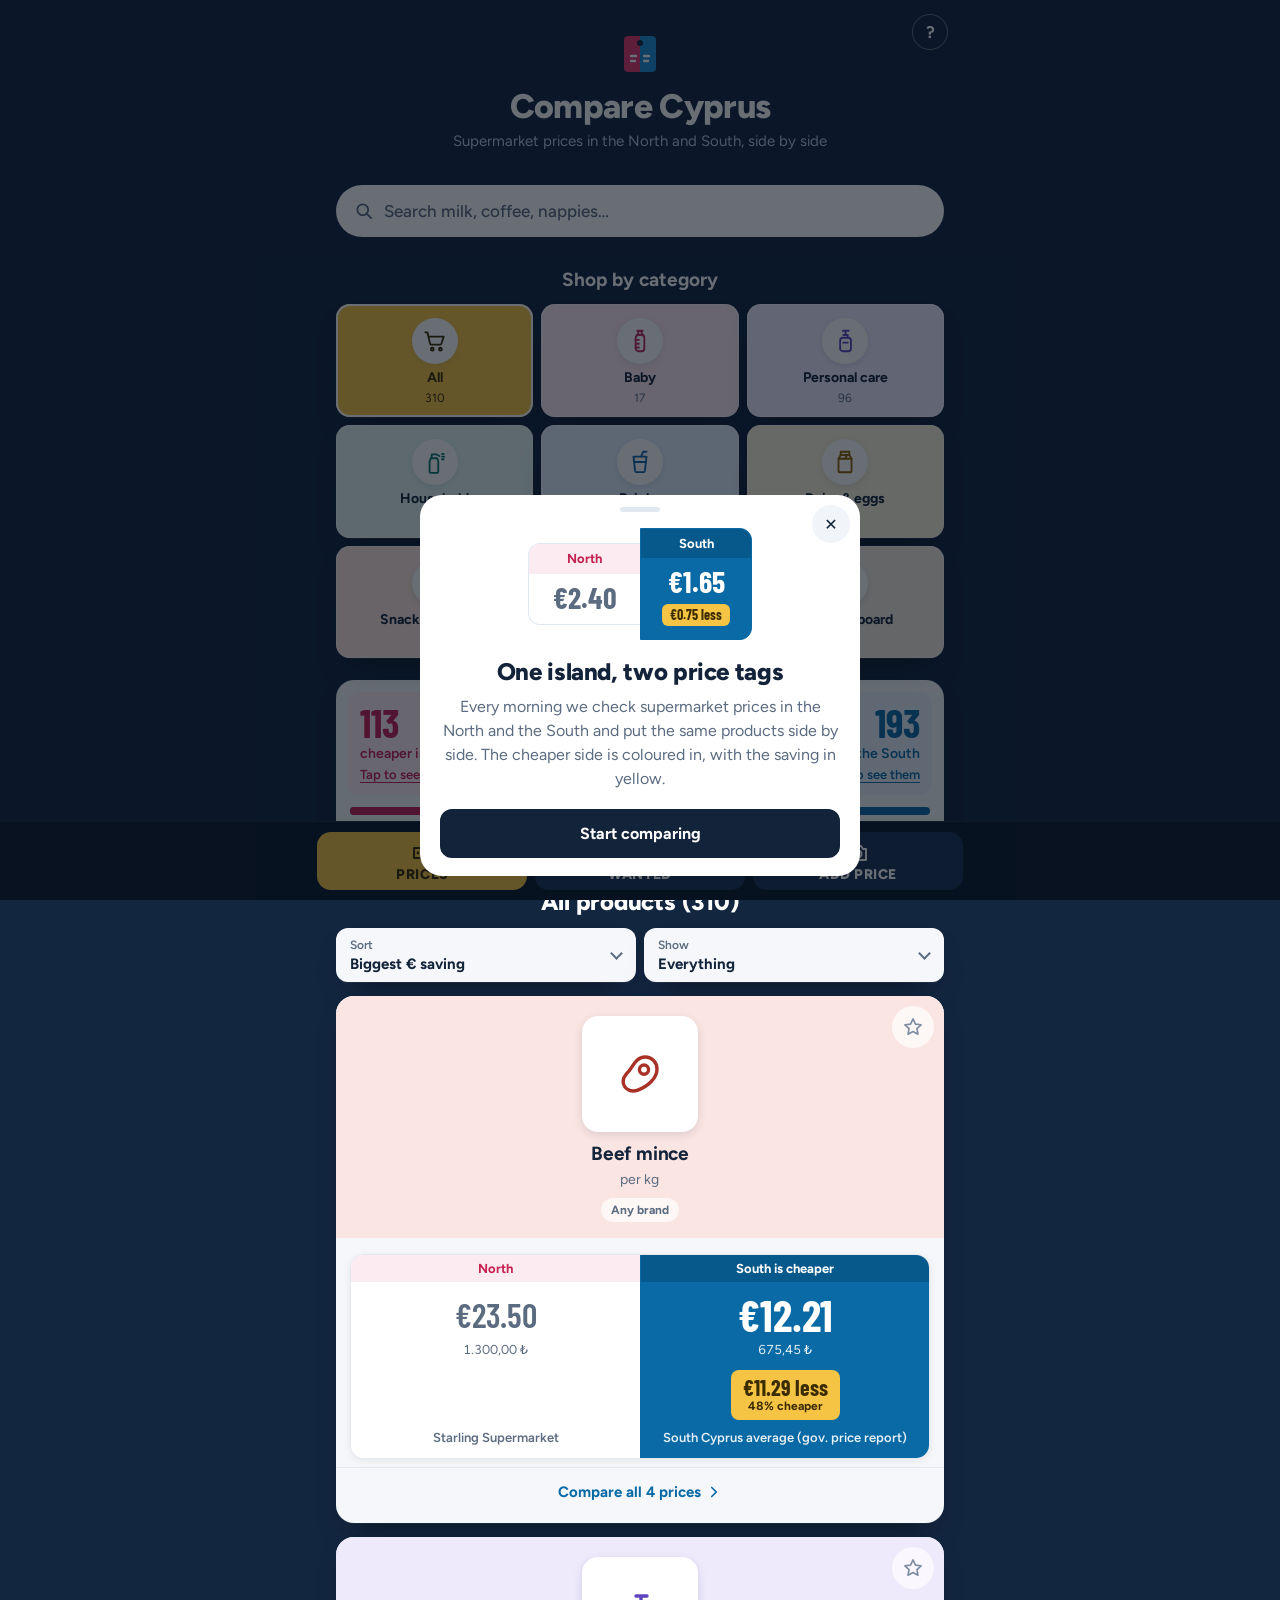
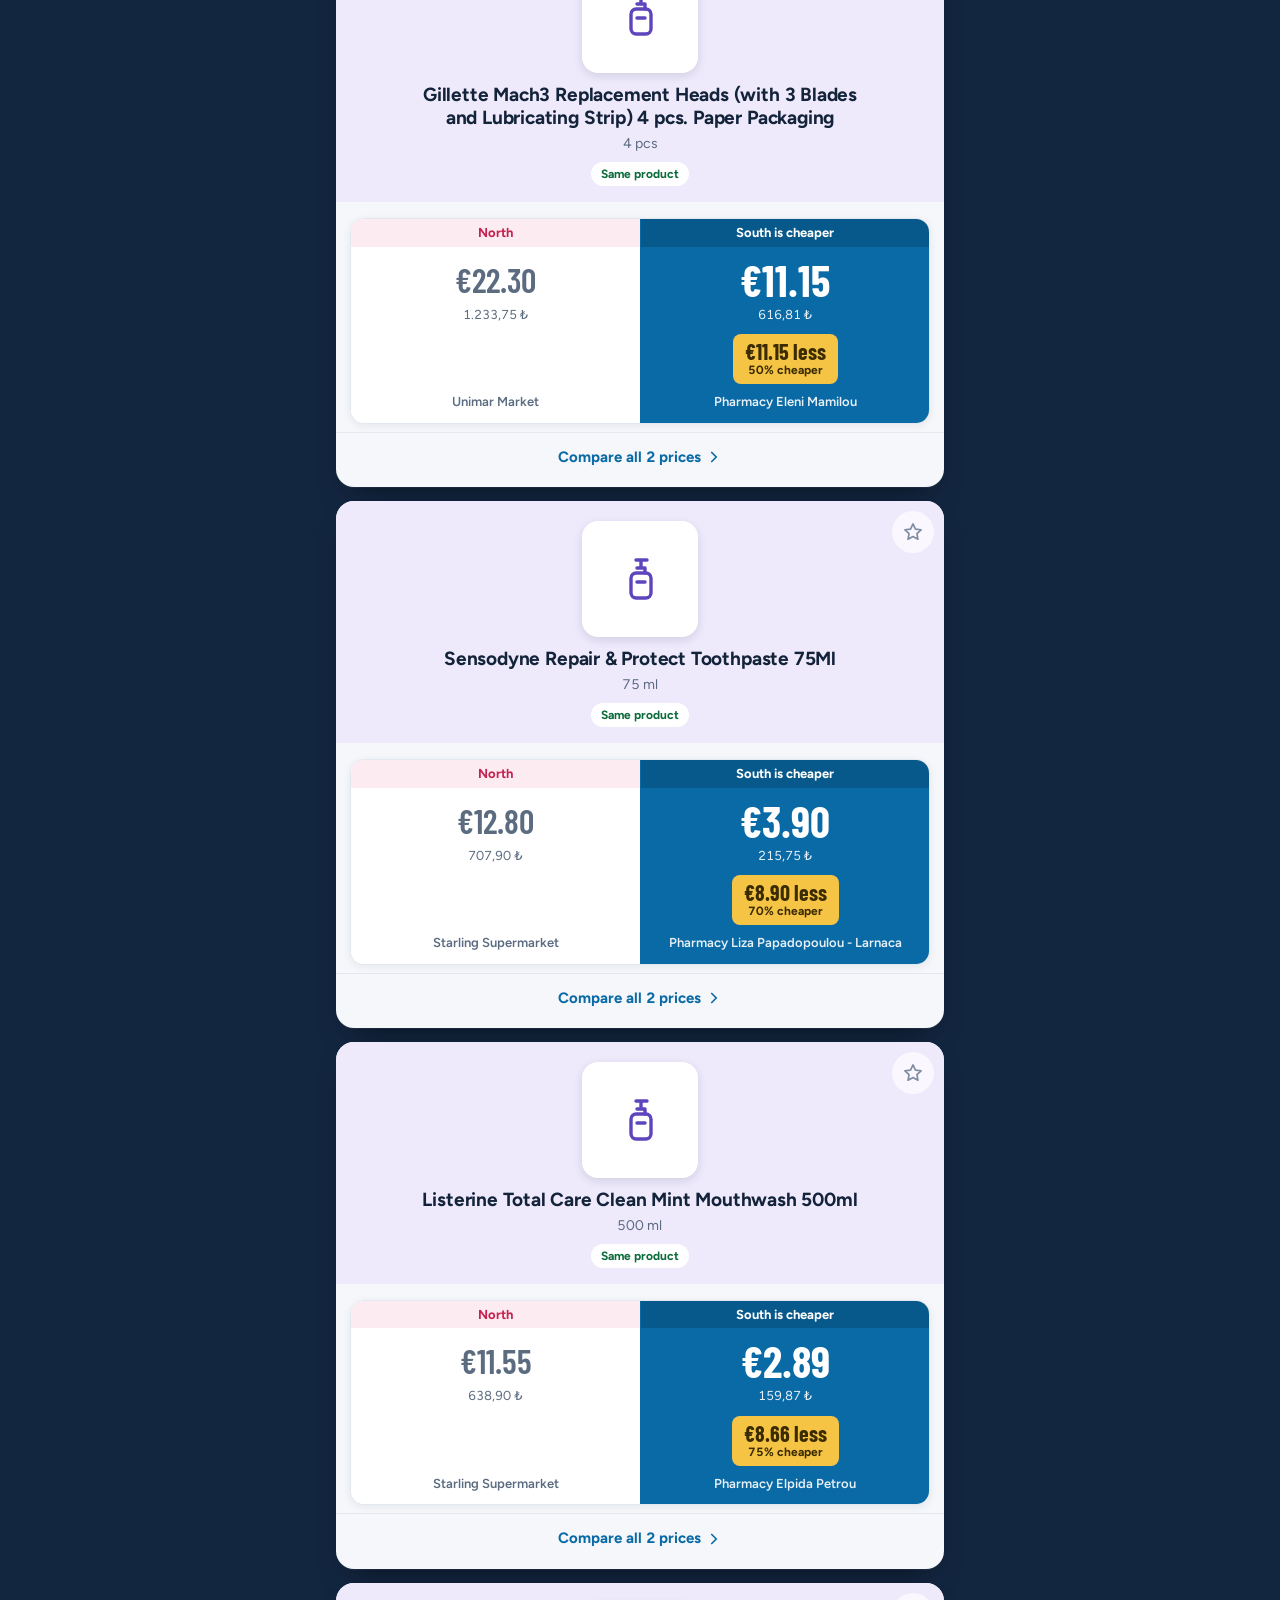
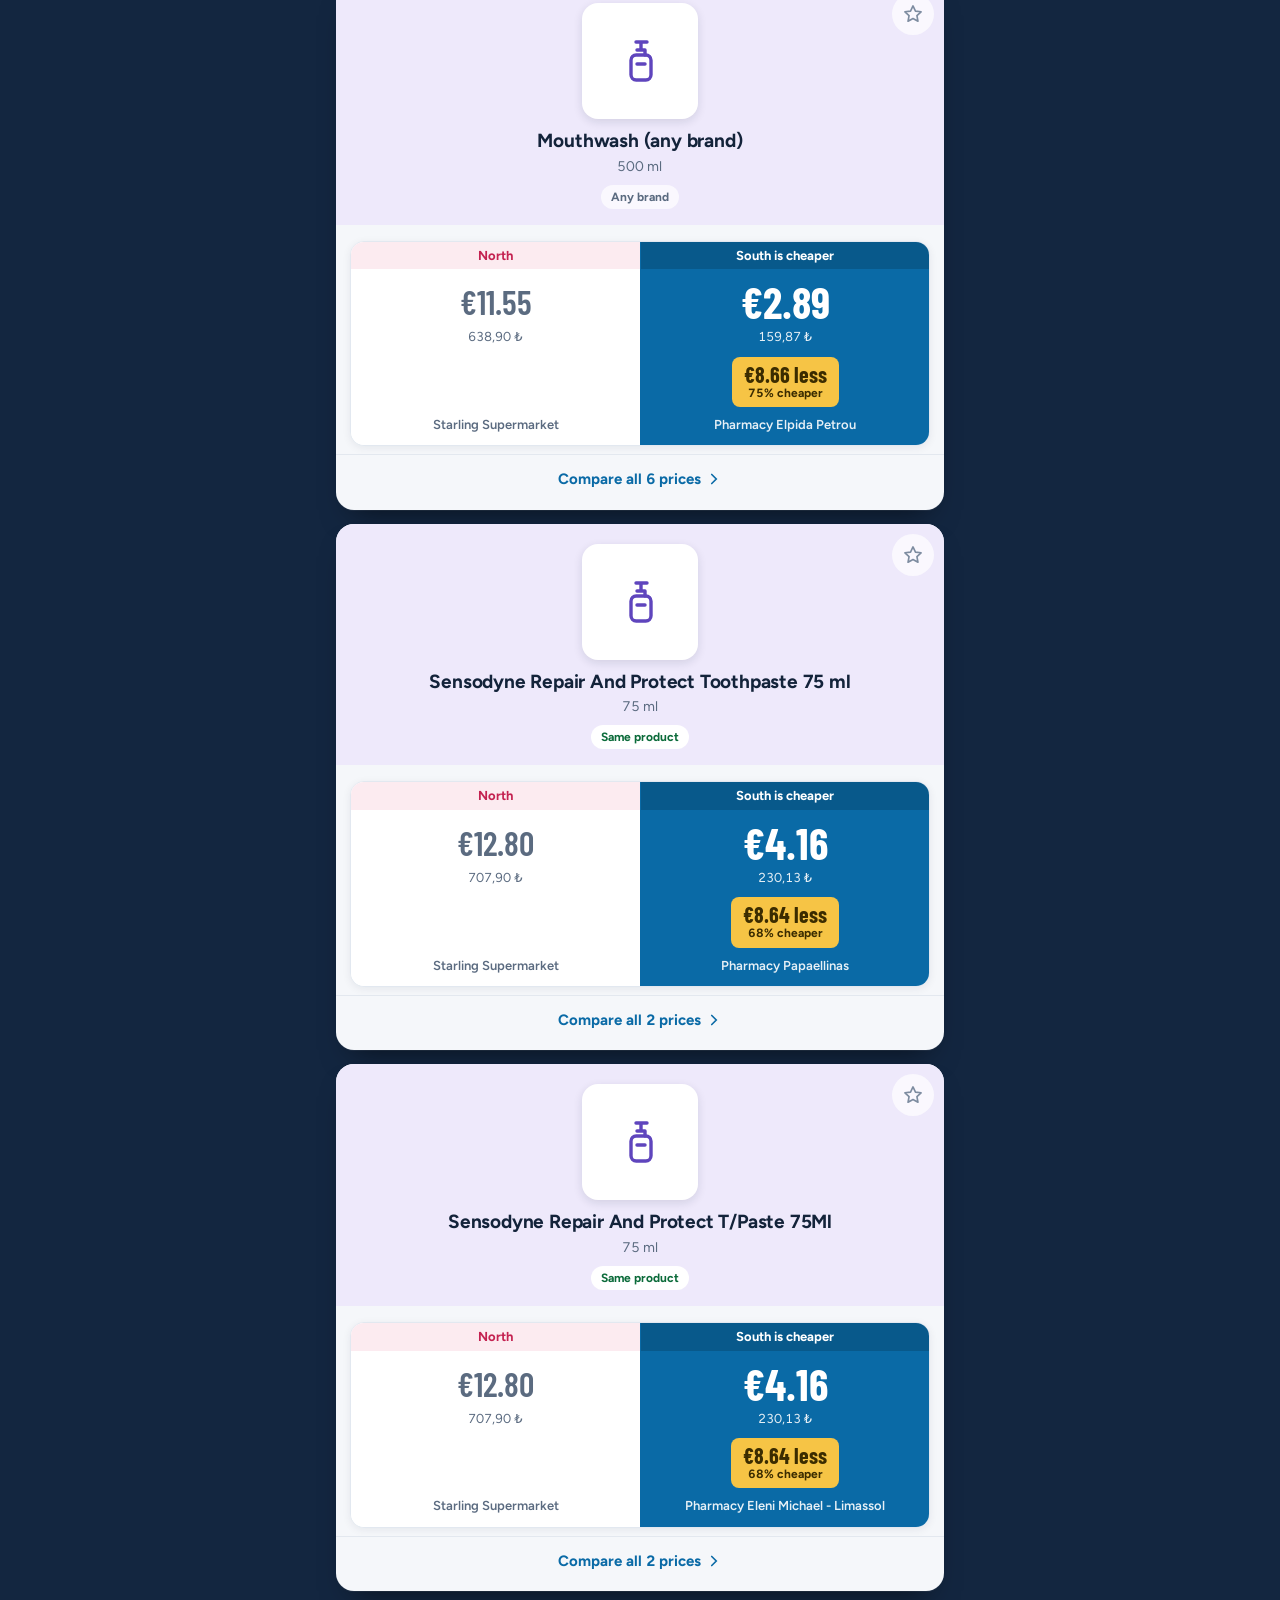
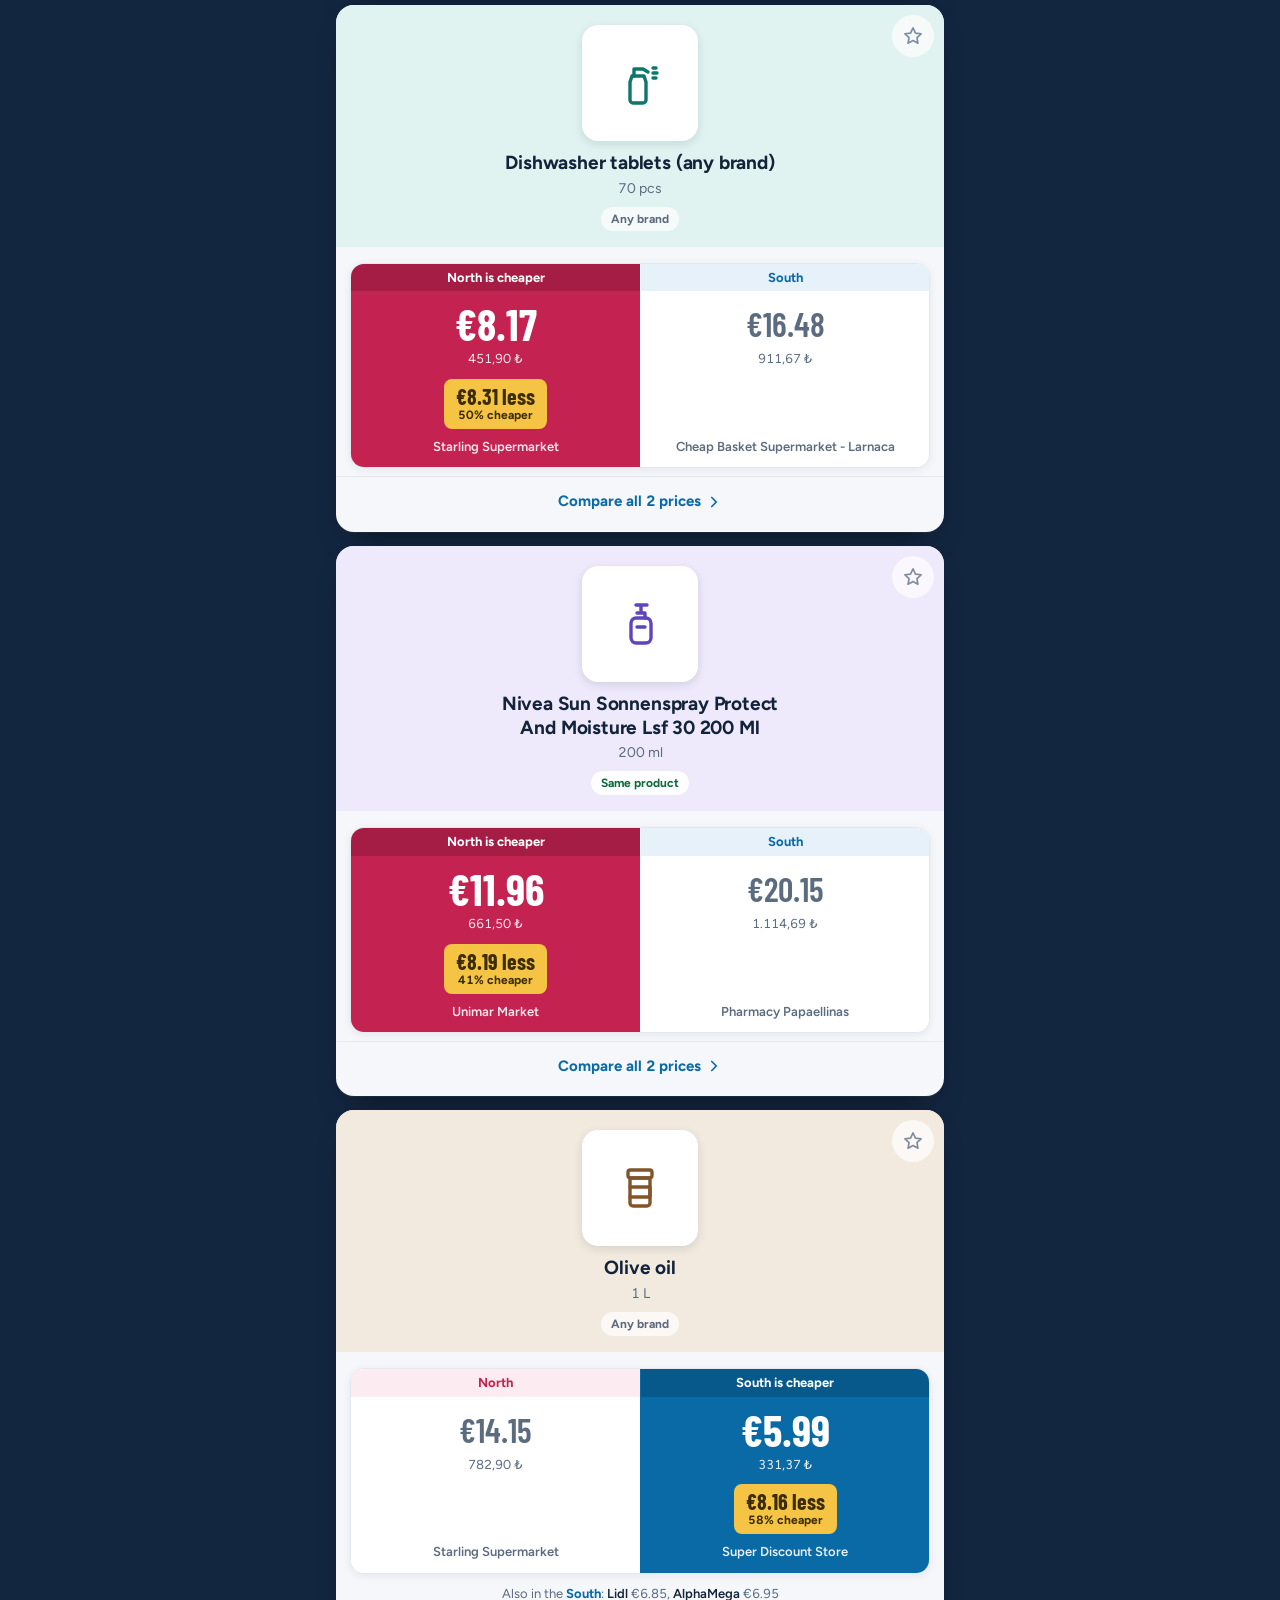
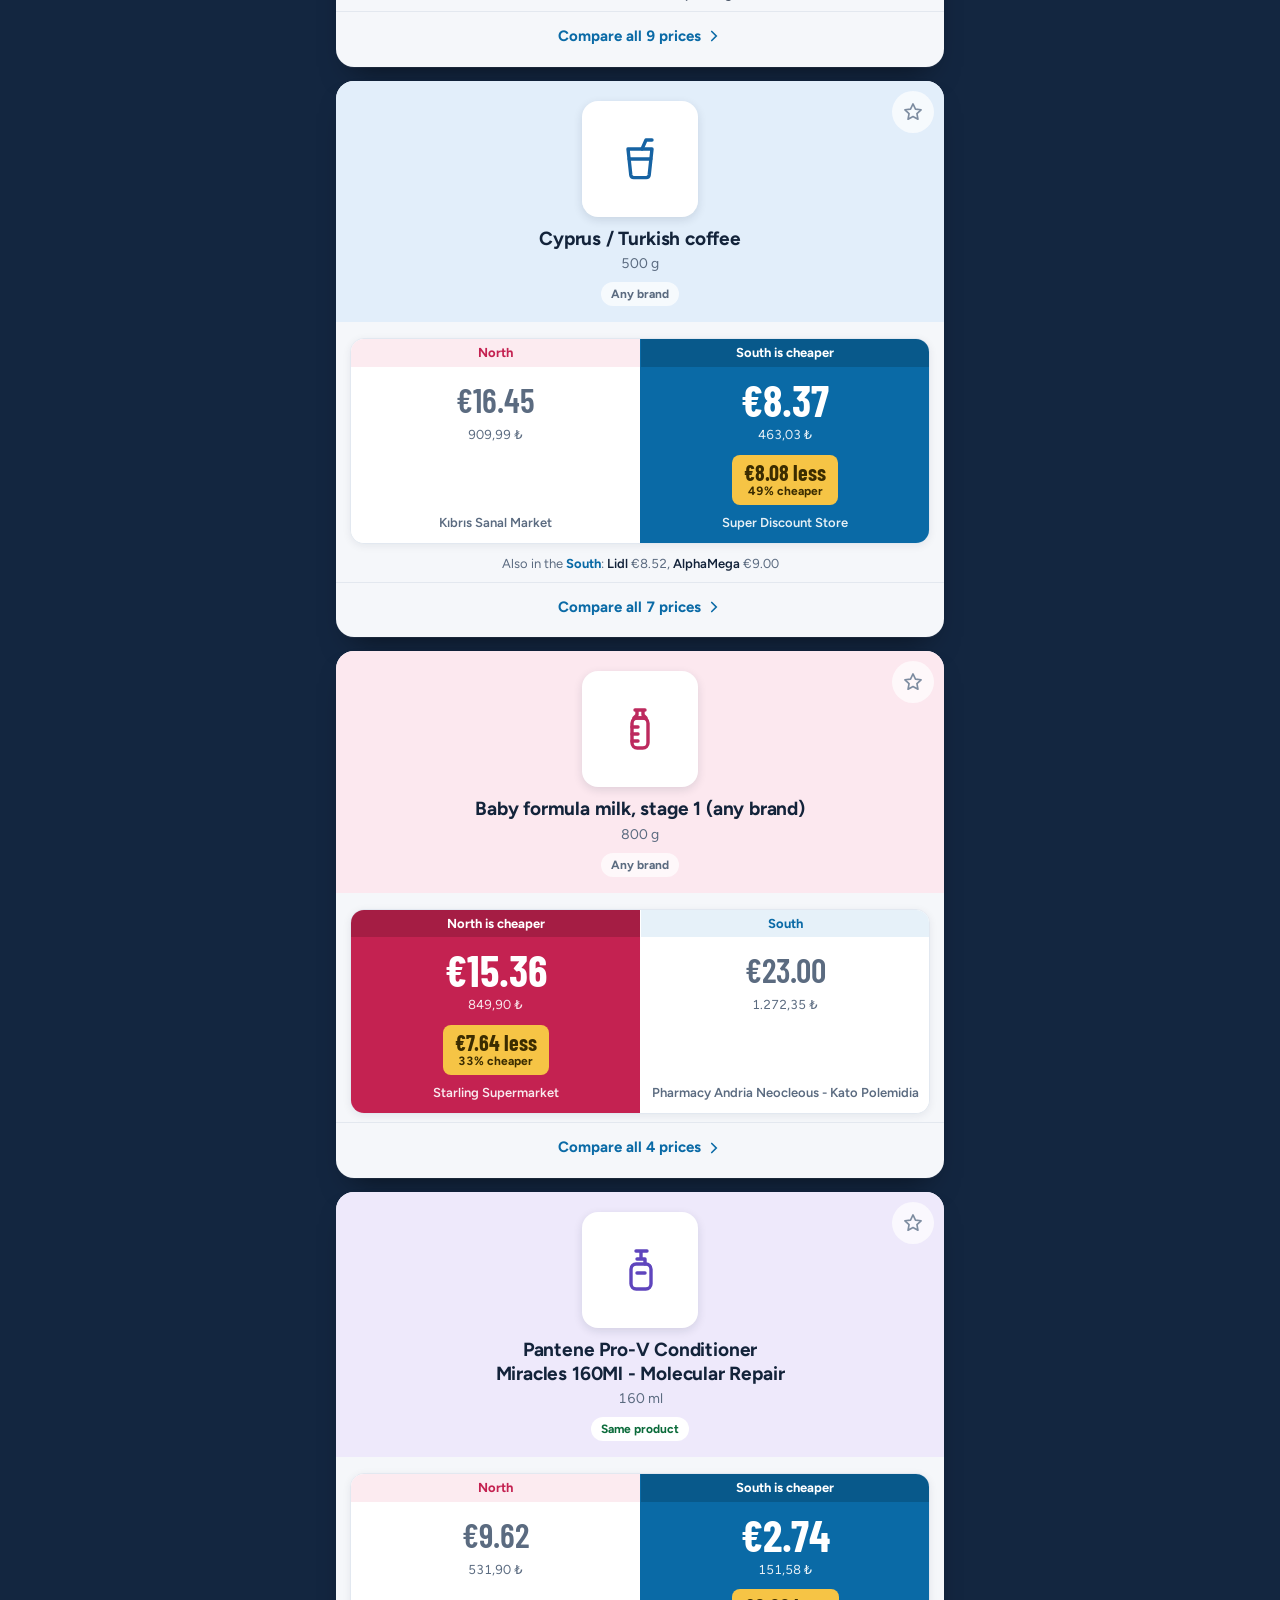
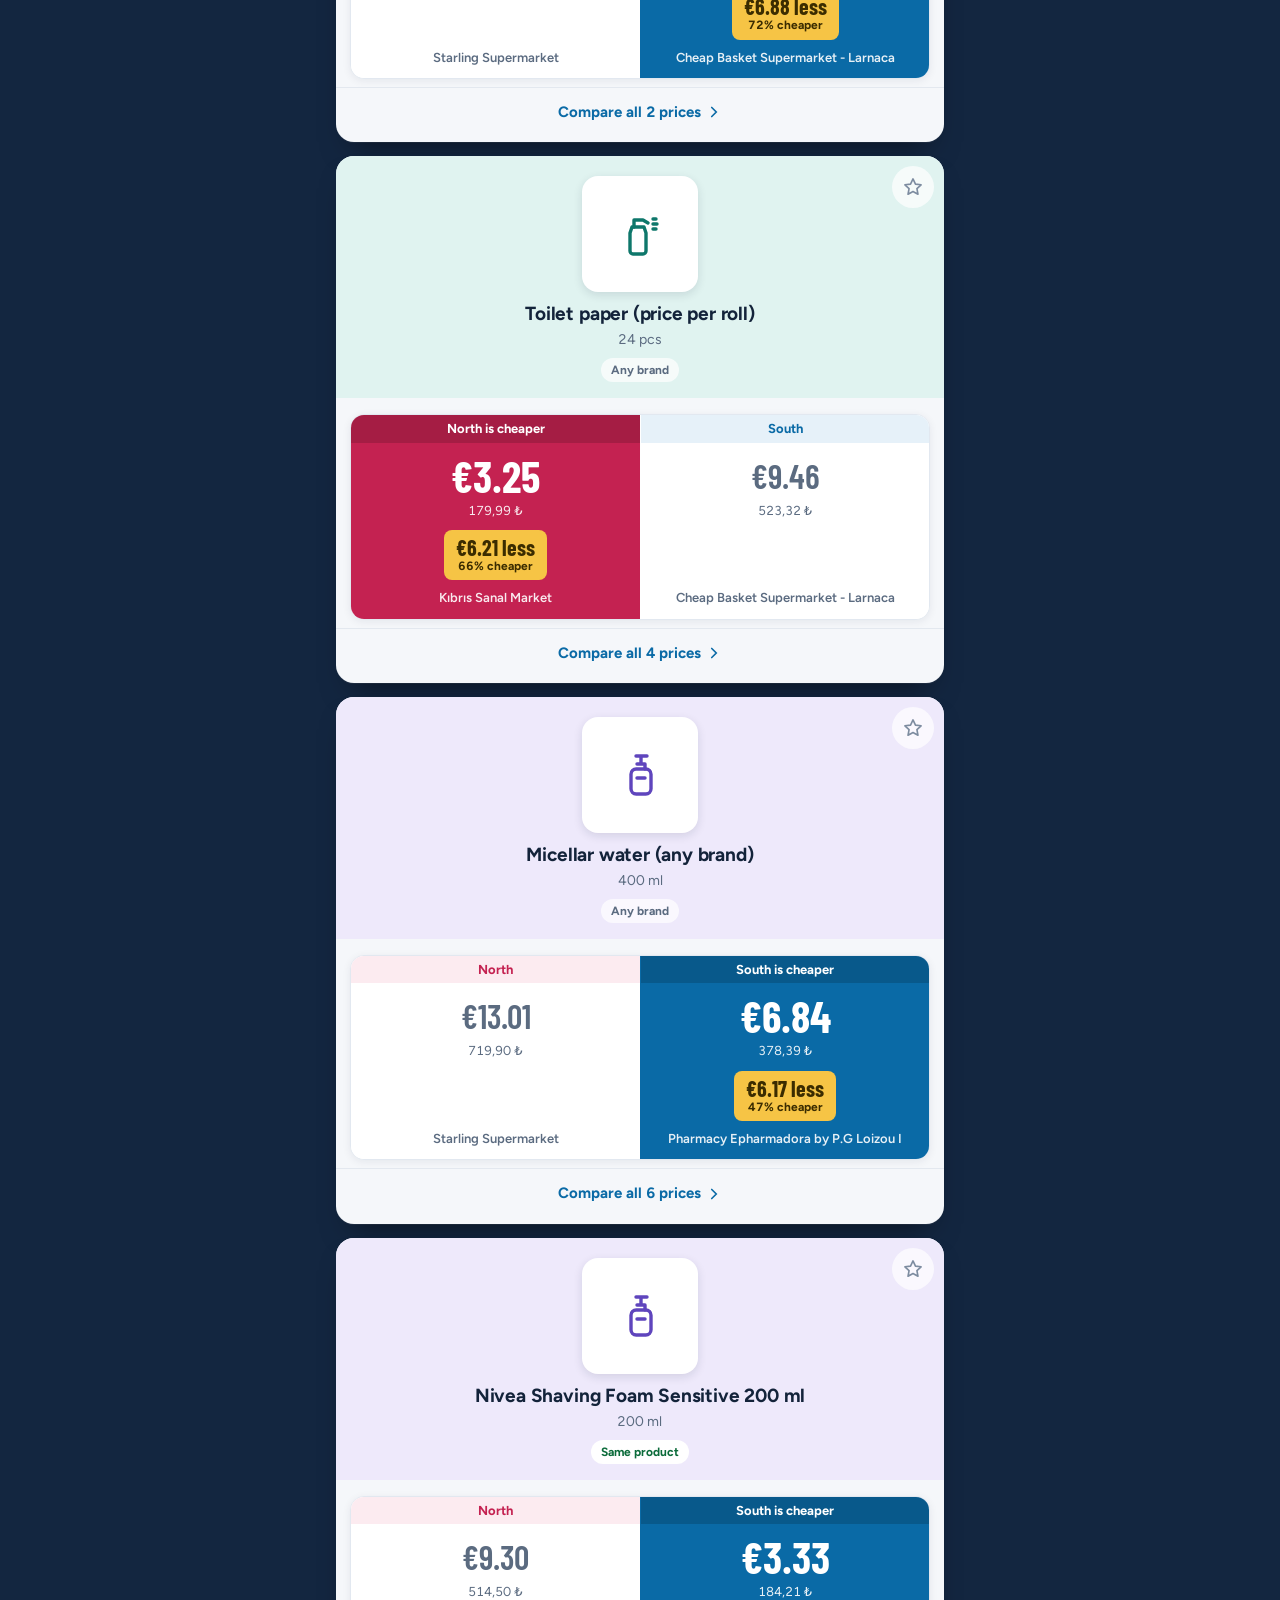
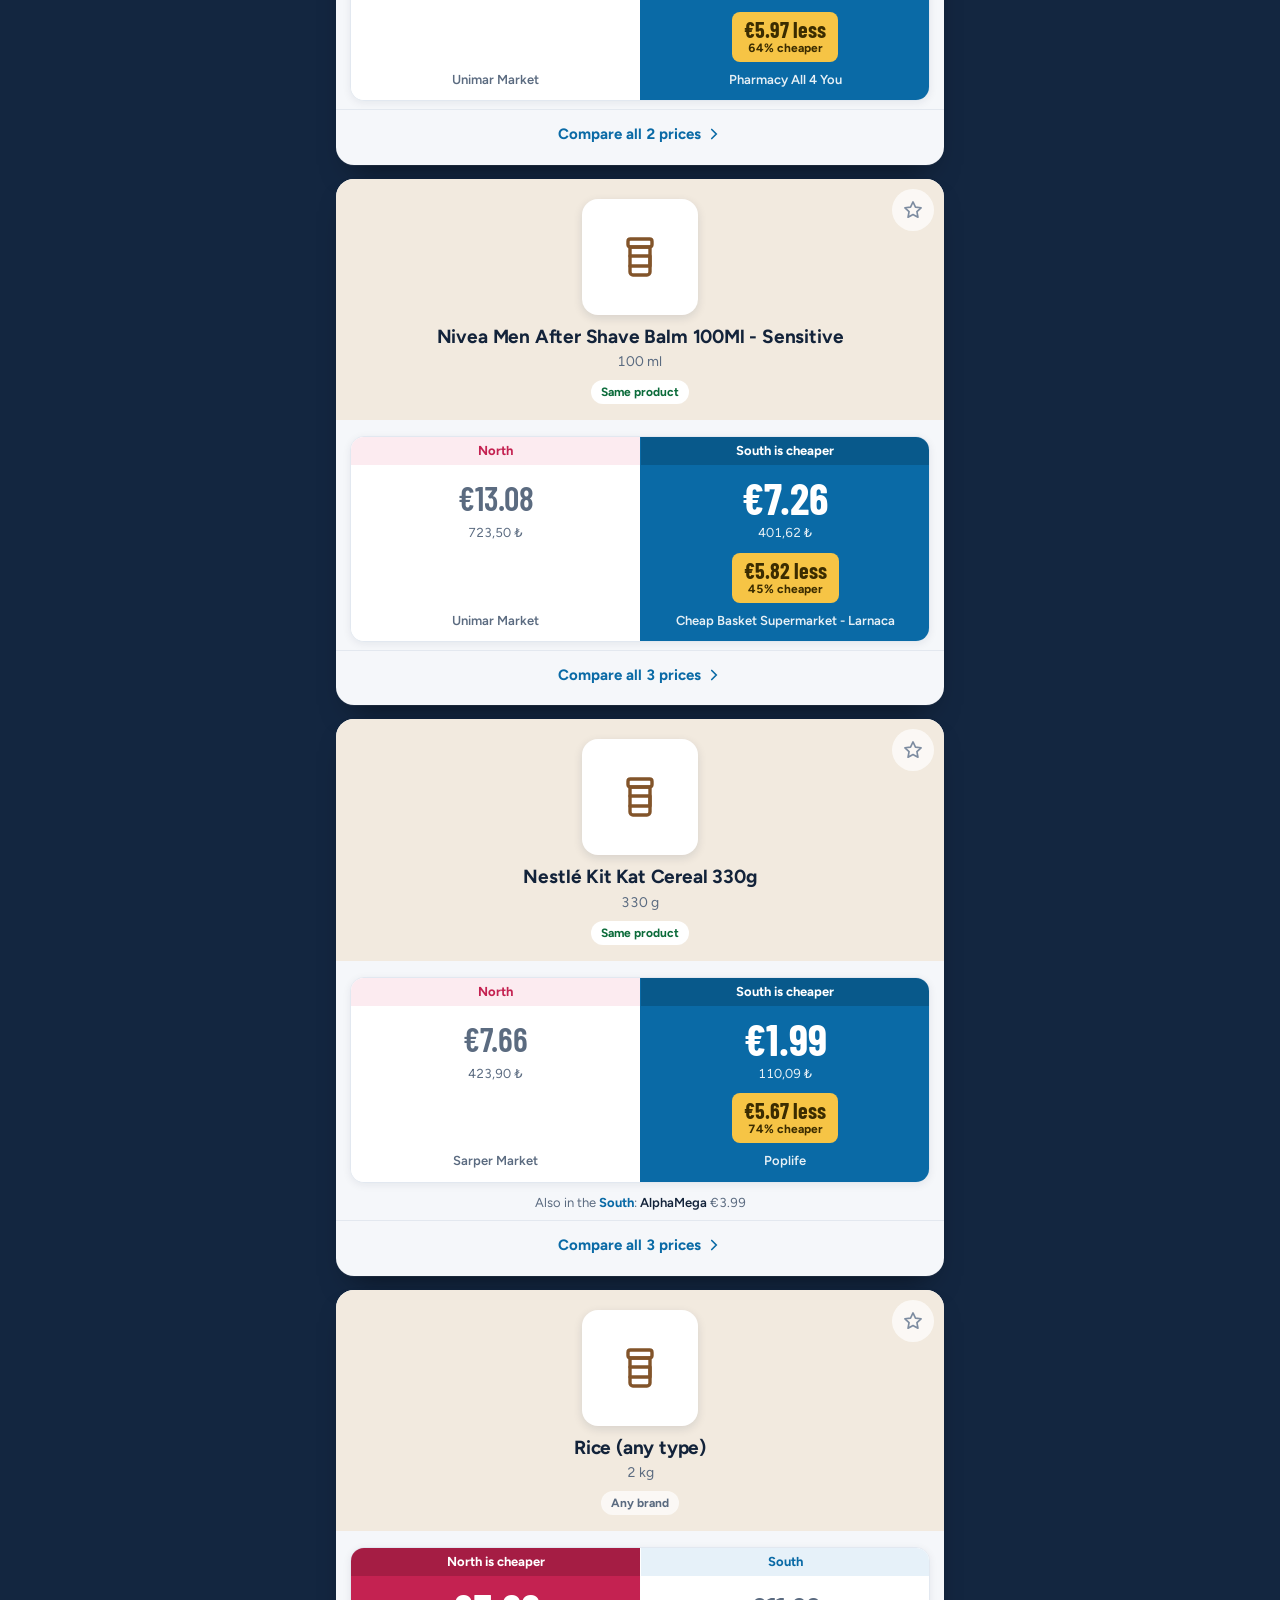
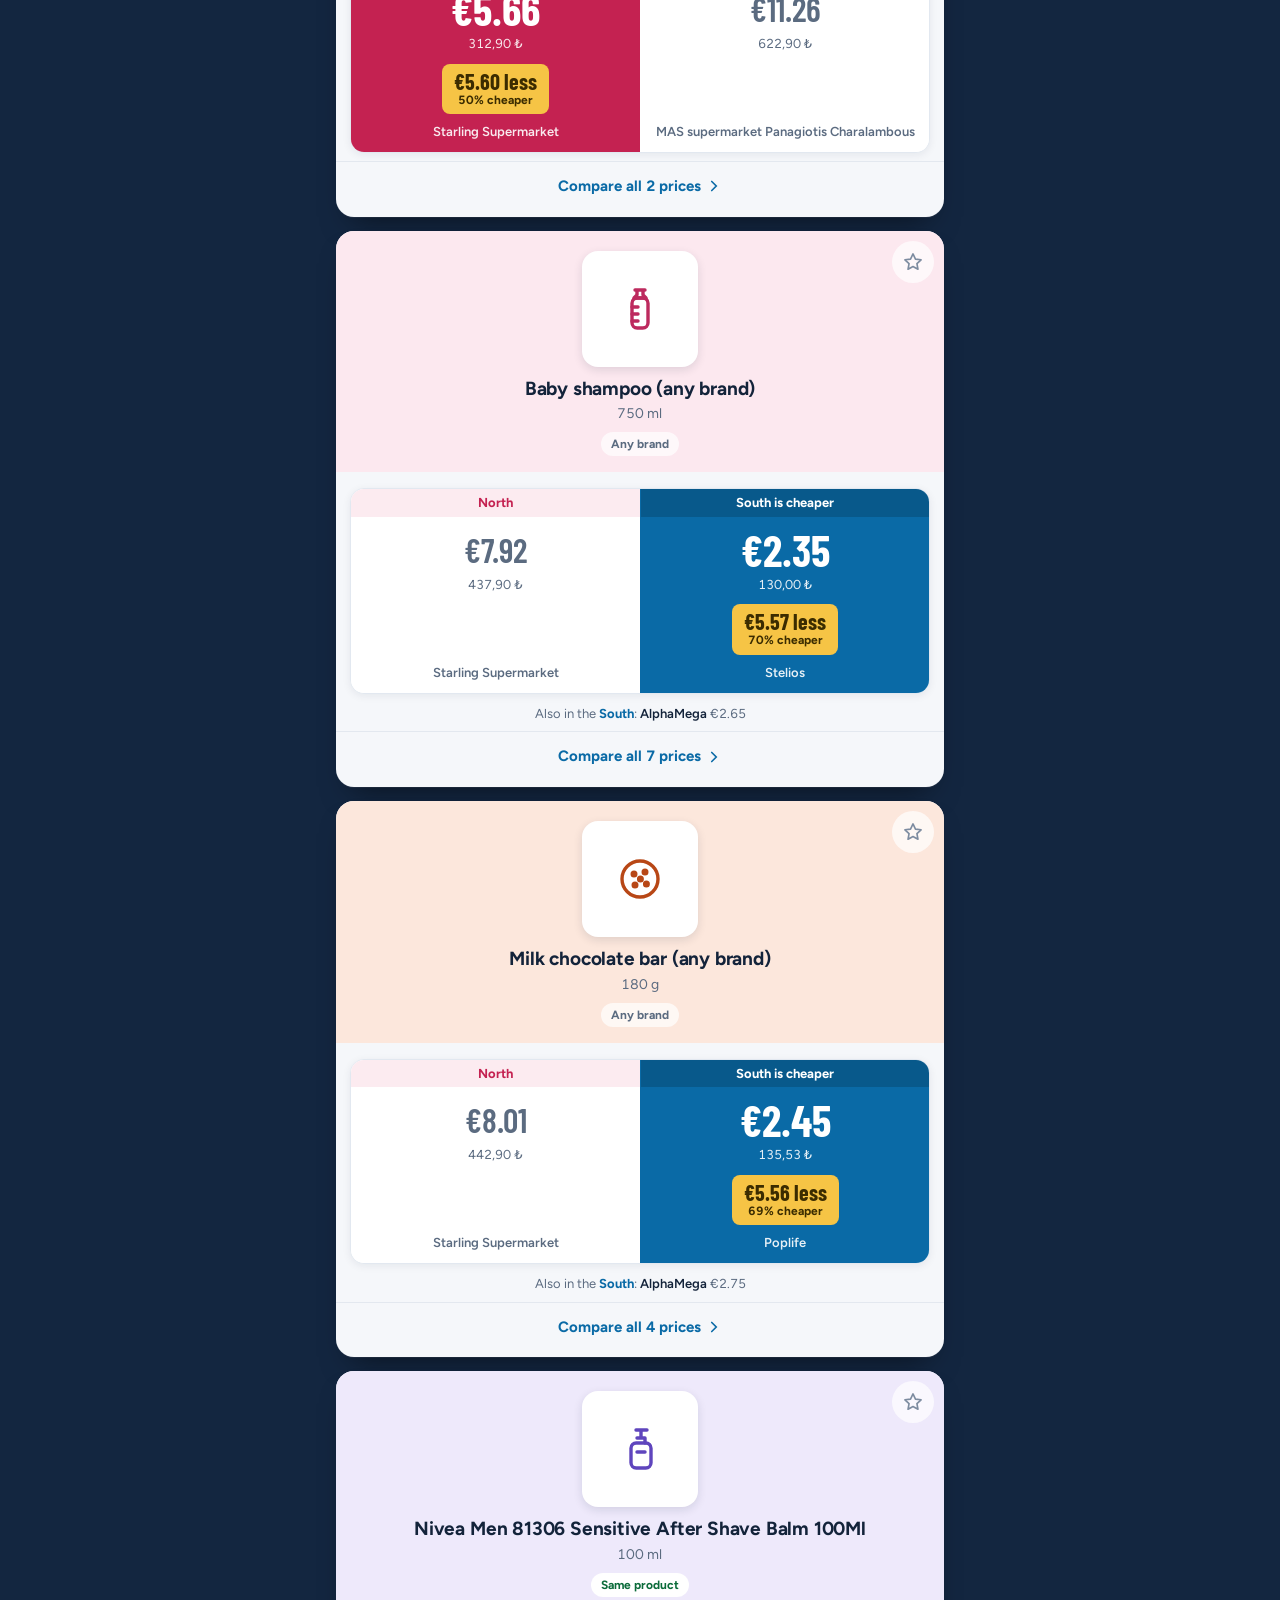
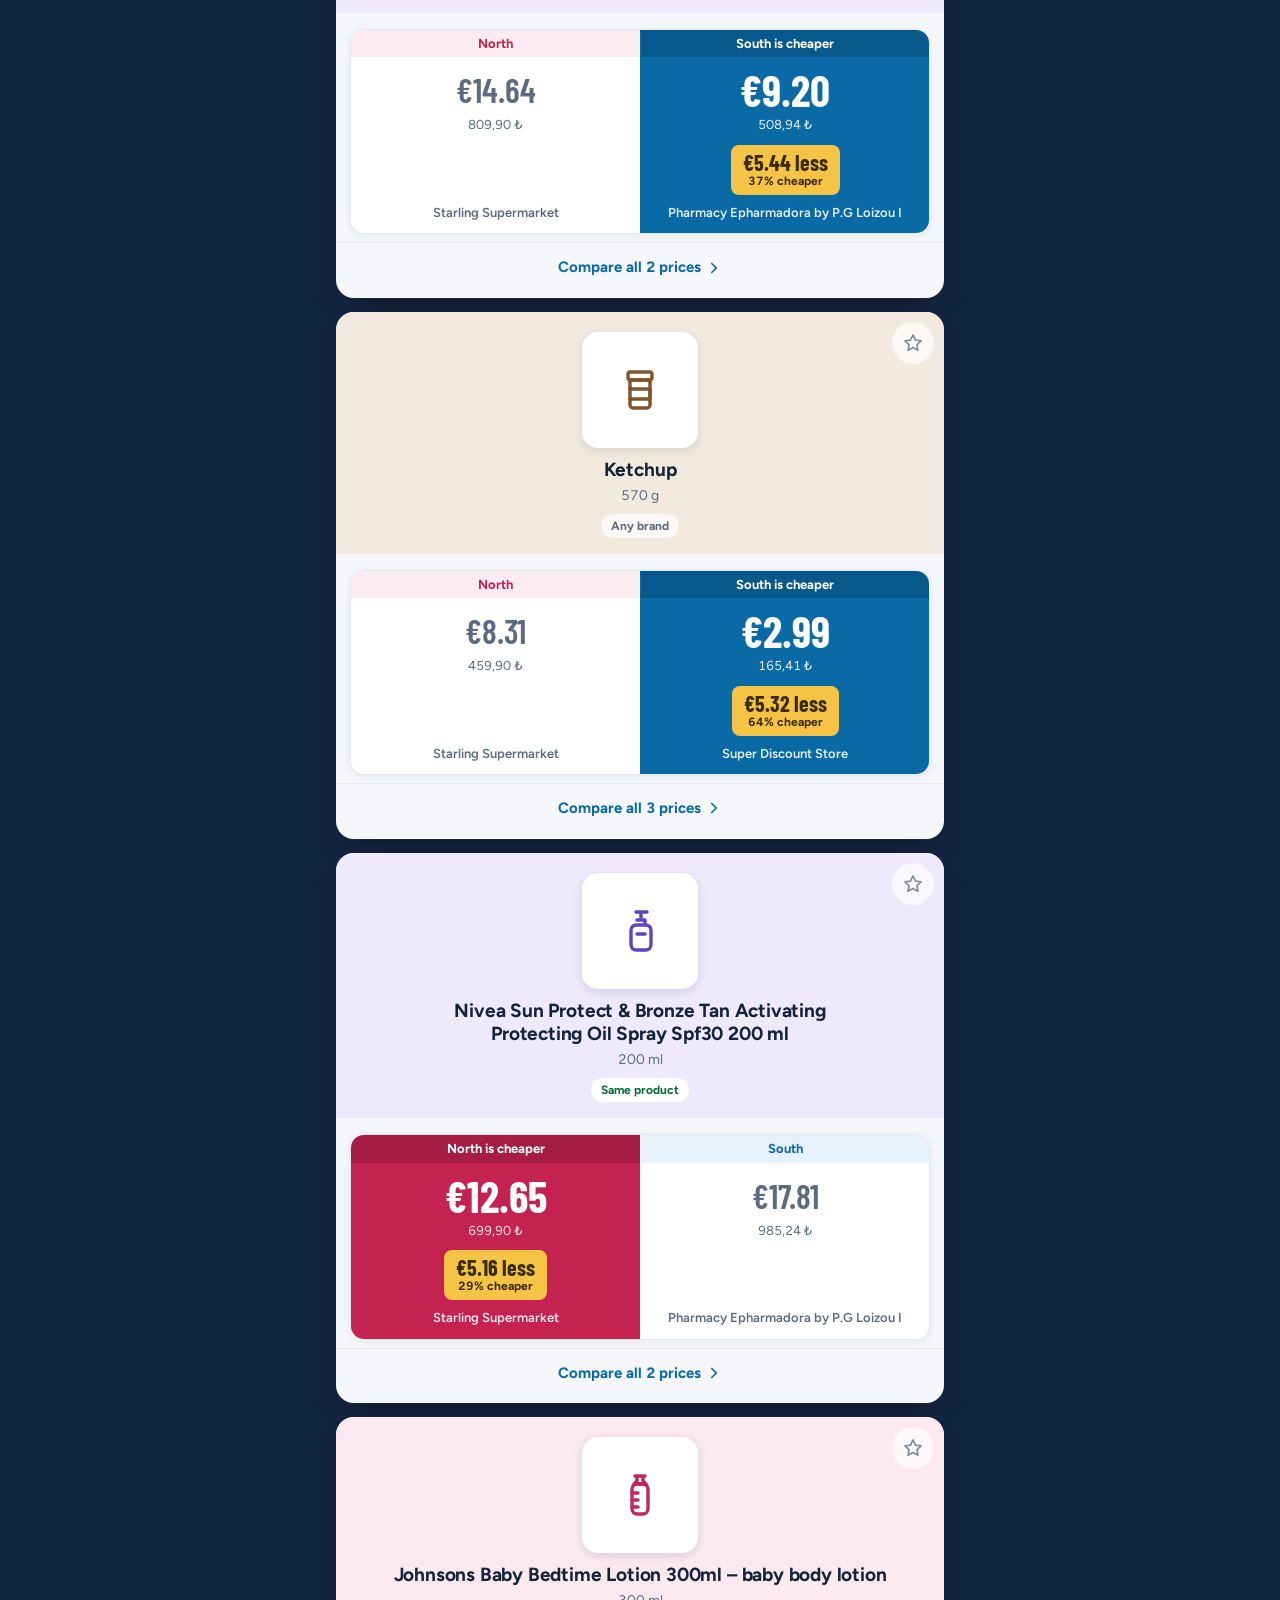
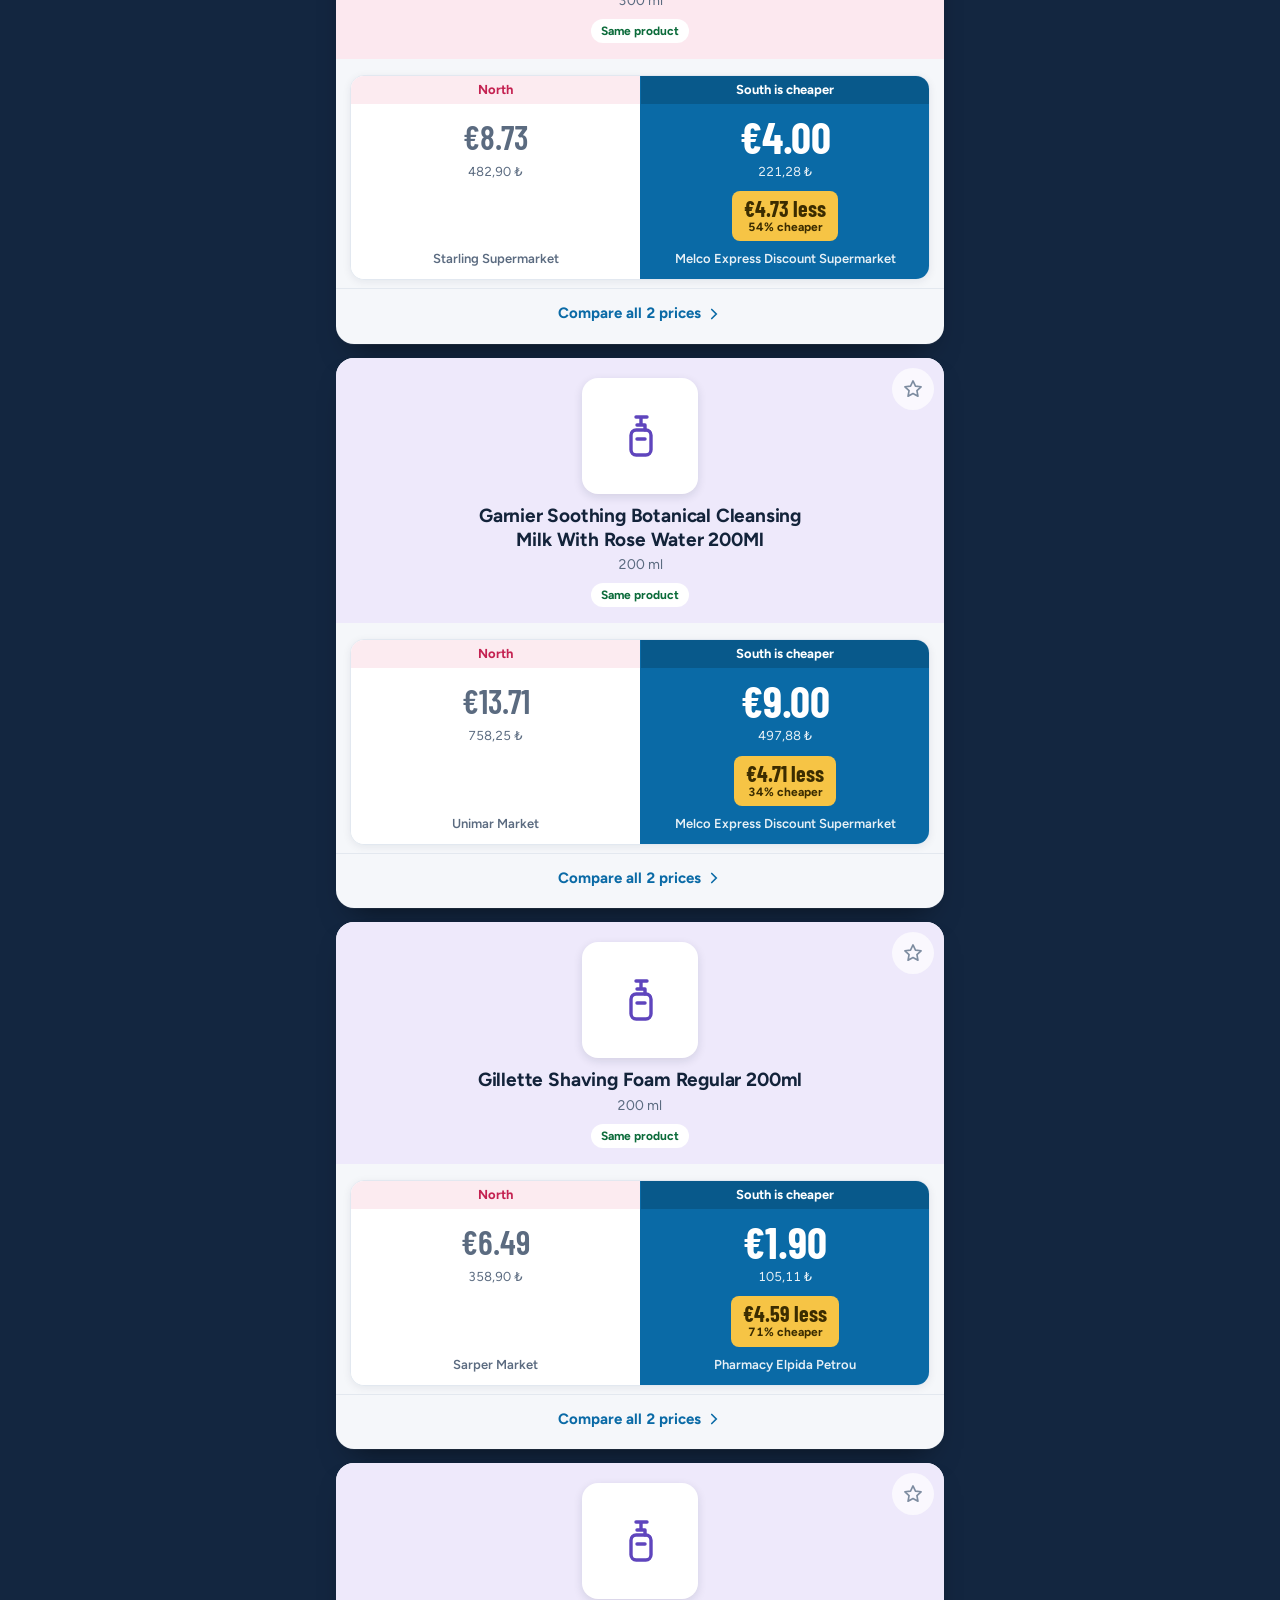
==== commit 08138888: "Finished look for boxes: category colours on tiles, card headers and product pages, framed photos, s" ====
--- a/site/index.html
+++ b/site/index.html
@@ -16,7 +16,7 @@
 <link rel="preconnect" href="https://fonts.googleapis.com">
 <link rel="preconnect" href="https://fonts.gstatic.com" crossorigin>
 <link rel="stylesheet" href="https://fonts.googleapis.com/css2?family=Barlow+Condensed:wght@500;600;700;800&family=Figtree:wght@400;500;600;700;800&display=swap">
-<link rel="stylesheet" href="style.css?v=f8925fea">
+<link rel="stylesheet" href="style.css?v=e01037e4">
 </head>
 <body>
 <div class="page">
@@ -123,7 +123,7 @@
   <a href="#contrib" data-view="contrib"><svg width="24" height="24" viewBox="0 0 24 24" aria-hidden="true"><path d="M4 8h3l2-3h6l2 3h3v11H4z" fill="none" stroke="currentColor" stroke-width="2" stroke-linejoin="round"/><circle cx="12" cy="13" r="3.5" fill="none" stroke="currentColor" stroke-width="2"/></svg><span>Add price</span></a>
 </nav>
 
-<script src="app.js?v=7440e30a"></script>
+<script src="app.js?v=c74a8c57"></script>
 <script src="contribute.js?v=d329b02f"></script>
 <script src="install.js?v=d9f7148f"></script>
 <script src="intro.js?v=046d4bfe"></script>
--- a/site/style.css
+++ b/site/style.css
@@ -11,6 +11,8 @@
   --on-bg-muted: #b8c6d9;
   --paper: #ffffff;
   --tint: #f1f4f8;
+  --card: #f5f7fa;          /* card body: a soft off-white, not paper white */
+  --lift: 0 1px 0 rgba(255,255,255,.06), 0 16px 30px -16px rgba(0,0,0,.6);
   --ink: #13233a;
   --muted: #5b6b80;
   --rule: #e2e8f0;
@@ -29,6 +31,18 @@
   color-scheme: light;
 }
 
+/* ---------- category colours: tile, card header and product page share one tint ---------- */
+.cat, .item, .psheet-in { --gt: #e9eef5; --gi: #13233a; }
+[data-g=baby] { --gt: #fce8ef; --gi: #bd2a5e; }
+[data-g=care] { --gt: #eee9fb; --gi: #5f45bd; }
+[data-g=home] { --gt: #e0f3f0; --gi: #0e776b; }
+[data-g=drink] { --gt: #e2eefa; --gi: #1663a3; }
+[data-g=dairy] { --gt: #fbf2d9; --gi: #8f6100; }
+[data-g=snack] { --gt: #fce7dc; --gi: #b84716; }
+[data-g=fresh] { --gt: #e3f3e6; --gi: #2a7632; }
+[data-g=meat] { --gt: #fae5e2; --gi: #a83226; }
+[data-g=cupboard] { --gt: #f2eadf; --gi: #82542a; }
+
 /* ---------- base ---------- */
 * { box-sizing: border-box; }
 html { -webkit-text-size-adjust: 100%; }
@@ -70,25 +84,28 @@
 .sect { margin: 22px 0 12px; font: 700 19px/1.2 var(--text); color: var(--on-bg); text-align: center; }
 .cats { display: grid; grid-template-columns: repeat(3, 1fr); gap: 8px; }
 .cat { display: grid; justify-items: center; align-content: start; gap: 4px; min-width: 0; padding: 14px 4px 12px; cursor: pointer;
-  background: var(--paper); color: var(--ink); border: 0; border-radius: 14px; font-family: var(--text); }
-.cat .ce { display: grid; place-items: center; width: 44px; height: 44px; border-radius: 50%; background: var(--tint); color: var(--ink); margin-bottom: 2px; }
+  background: var(--gt); color: var(--ink); border: 0; border-radius: 14px; font-family: var(--text);
+  box-shadow: inset 0 0 0 1px rgba(255,255,255,.55), var(--lift); }
+.cat .ce { display: grid; place-items: center; width: 46px; height: 46px; border-radius: 50%; background: #fff; color: var(--gi); margin-bottom: 2px;
+  box-shadow: 0 2px 6px rgba(19,35,58,.10); }
 .cat .cl { font-size: 14px; font-weight: 700; line-height: 1.2; text-align: center; }
 .cat .cn { font-size: 12px; color: var(--muted); }
 .cat.on { background: var(--offer); color: var(--offer-ink); }
-.cat.on .ce { background: rgba(255,255,255,.55); color: var(--offer-ink); }
+.cat.on { box-shadow: inset 0 0 0 2px #fff, var(--lift); }
+.cat.on .ce { background: #fff; color: var(--offer-ink); }
 .cat.on .cn { color: var(--offer-ink); }
 
 /* ---------- scoreboard ---------- */
-.split { background: var(--paper); color: var(--ink); border-radius: var(--r-card); padding: 16px 16px 14px; margin: 22px 0 0; }
-.score { display: flex; justify-content: space-between; gap: 12px; margin-bottom: 12px; }
-.sc { display: grid; gap: 1px; padding: 6px 8px; margin: -6px -8px; border: 0; border-radius: 10px; background: none; font: inherit; cursor: pointer; }
-.sc.N { text-align: left; color: var(--north); }
-.sc.S { text-align: right; color: var(--south); }
+.split { background: var(--card); color: var(--ink); border-radius: var(--r-card); padding: 12px 12px 14px; margin: 22px 0 0; box-shadow: var(--lift); }
+.score { display: grid; grid-template-columns: 1fr 1fr; gap: 8px; margin-bottom: 12px; }
+.sc { display: grid; gap: 1px; padding: 10px 12px; border: 0; border-radius: 12px; font: inherit; cursor: pointer; }
+.sc.N { text-align: left; color: var(--north); background: var(--north-tint); }
+.sc.S { text-align: right; color: var(--south); background: var(--south-tint); }
 .sc b { font: 700 40px/1 var(--price); }
 .sc span { font-size: 14px; font-weight: 600; }
 .sc i { font-style: normal; font-size: 13px; font-weight: 600; text-decoration: underline; text-underline-offset: 3px; }
-.sc[aria-pressed="true"] { background: var(--tint); box-shadow: inset 0 0 0 2px currentColor; }
-.bar { display: flex; height: 10px; border-radius: 5px; overflow: hidden; background: var(--south); }
+.sc[aria-pressed="true"] { box-shadow: inset 0 0 0 2px currentColor; }
+.bar { display: flex; height: 8px; margin: 0 2px; border-radius: 5px; overflow: hidden; background: var(--south); }
 .bar .bN { background: var(--north); transition: width .8s cubic-bezier(.2, .8, .2, 1); }
 .bar .bS { flex: 1; }
 .score-f { margin: 10px 0 0; font-size: 13px; color: var(--muted); text-align: center; }
@@ -99,7 +116,7 @@
 .sidef { font: 600 14px var(--text); color: var(--ink); background: var(--paper); border: 0; border-radius: 999px; padding: 8px 16px; cursor: pointer; white-space: nowrap; }
 .sidef span { margin-left: 8px; font-weight: 700; text-decoration: underline; }
 .tools { display: grid; grid-template-columns: 1fr 1fr; gap: 8px; width: 100%; }
-.pick { position: relative; display: grid; gap: 1px; text-align: left; background: var(--paper); border-radius: var(--r-box); padding: 8px 34px 9px 14px; cursor: pointer; }
+.pick { position: relative; display: grid; gap: 1px; text-align: left; background: var(--card); box-shadow: var(--lift); border-radius: var(--r-box); padding: 8px 34px 9px 14px; cursor: pointer; }
 .pick span { font-size: 12px; font-weight: 600; color: var(--muted); }
 .pick select { appearance: none; -webkit-appearance: none; width: 100%; padding: 0; margin: 0; border: 0; background: transparent; outline: none; cursor: pointer;
   font: 700 15px var(--text); color: var(--ink); text-overflow: ellipsis; }
@@ -108,31 +125,34 @@
 .pick:focus-within { outline: 3px solid var(--offer); }
 
 /* ---------- product card ---------- */
-.item { position: relative; background: var(--paper); color: var(--ink); border-radius: var(--r-card); padding: 18px 14px 6px; margin-bottom: 12px;
-  cursor: pointer; -webkit-tap-highlight-color: transparent; }
+.item { position: relative; background: var(--card); color: var(--ink); border-radius: var(--r-card); padding: 0 14px 6px; margin-bottom: 14px;
+  cursor: pointer; -webkit-tap-highlight-color: transparent; box-shadow: var(--lift); }
 .item:active { transform: scale(.995); }
 .star { position: absolute; top: 10px; right: 10px; z-index: 2; display: grid; place-items: center; width: 42px; height: 42px; border: 0; border-radius: 50%;
-  background: transparent; color: #9aa7b8; cursor: pointer; -webkit-tap-highlight-color: transparent; }
+  background: rgba(255,255,255,.7); color: #7d8ca0; cursor: pointer; -webkit-tap-highlight-color: transparent; }
 .star svg, .psave svg, .mypill svg, .mylogo svg { fill: none; stroke: currentColor; stroke-width: 1.8; stroke-linejoin: round; }
 .star.on { color: #d29a00; }
 .star.on svg, .psave.on svg, .mypill svg, .mylogo svg { fill: currentColor; }
 .star.pop { animation: starpop .3s cubic-bezier(.2, 1.6, .4, 1); }
 @keyframes starpop { from { transform: scale(.7); } }
 
-a.head { display: flex; flex-direction: column; align-items: center; gap: 10px; margin: 0 0 16px; text-align: center; text-decoration: none; color: inherit; }
-.art { flex: 0 0 auto; display: grid; place-items: center; width: 116px; height: 116px; border-radius: 16px; background: var(--paper); overflow: hidden; }
+a.head { display: flex; flex-direction: column; align-items: center; gap: 10px; margin: 0 -14px 16px; padding: 20px 14px 16px; text-align: center;
+  text-decoration: none; color: inherit; background: var(--gt); border-radius: var(--r-card) var(--r-card) 0 0; }
+.art { flex: 0 0 auto; display: grid; place-items: center; width: 116px; height: 116px; padding: 8px; border-radius: 16px; background: #fff; overflow: hidden;
+  box-shadow: 0 3px 10px rgba(19,35,58,.12); }
 .art img { width: 100%; height: 100%; object-fit: contain; }
-.art.noimg, .pimg.noimg { background: var(--tint); color: #8494a8; }
+.art.noimg, .pimg.noimg { color: var(--gi); }
 .ttl { min-width: 0; max-width: 100%; padding: 0 30px; }
 .name { margin: 0; font: 700 19px/1.25 var(--text); letter-spacing: -.01em; overflow-wrap: anywhere; text-wrap: balance;
   display: -webkit-box; -webkit-line-clamp: 3; -webkit-box-orient: vertical; overflow: hidden; }
 .unit { margin-top: 3px; font-size: 14px; color: var(--muted); }
 .kind { display: inline-block; margin-top: 8px; padding: 3px 10px; border-radius: 999px; font-size: 12px; font-weight: 700; }
-.kind.same { background: var(--good-tint); color: var(--good); }
-.kind.any { background: var(--tint); color: var(--muted); }
+.kind.same { background: #fff; color: var(--good); }
+.kind.any { background: rgba(255,255,255,.7); color: var(--muted); }
 
 /* the shelf ticket */
-.tags { display: grid; grid-template-columns: 1fr 1fr; gap: 0; border: 1.5px solid var(--rule); border-radius: 14px; overflow: hidden; }
+.tags { display: grid; grid-template-columns: 1fr 1fr; gap: 0; border: 1px solid var(--rule); border-radius: 14px; overflow: hidden; background: #fff;
+  box-shadow: 0 2px 8px rgba(19,35,58,.07); }
 .tag { display: flex; flex-direction: column; align-items: center; min-width: 0; padding: 0 8px 12px; text-align: center; background: var(--paper); }
 .tag + .tag { border-left: 1.5px solid var(--rule); }
 .tag .strip { align-self: stretch; margin: 0 -8px 10px; padding: 6px 8px; font-size: 13px; font-weight: 700; line-height: 1.2; }
@@ -155,16 +175,16 @@
 .verdict.same { margin-top: 10px; padding: 8px 12px; border-radius: 10px; background: var(--tint); text-align: center; font-size: 14px; font-weight: 600; }
 .chains { margin-top: 10px; font-size: 13px; color: var(--muted); text-align: center; }
 .chains b { color: var(--ink); font-weight: 600; }
-.seeall { display: flex; align-items: center; justify-content: center; gap: 4px; margin: 6px -14px 0; padding: 13px; border-top: 1px solid var(--rule);
+.seeall { display: flex; align-items: center; justify-content: center; gap: 4px; margin: 8px -14px 0; padding: 13px; border-top: 1px solid #e3e8ef;
   font-size: 15px; font-weight: 700; color: var(--south); text-decoration: none; }
 .note { margin: 12px 0 0; font-size: 13px; color: var(--muted); }
-.empty { background: var(--paper); color: var(--ink); border-radius: var(--r-card); padding: 28px 20px; text-align: center; }
+.empty { background: var(--card); box-shadow: var(--lift); color: var(--ink); border-radius: var(--r-card); padding: 28px 20px; text-align: center; }
 .empty .name { font-size: 20px; }
 
 /* ---------- buttons ---------- */
 button.main, label.main { display: block; width: 100%; padding: 13px; border: 2px solid var(--ink); border-radius: var(--r-box); cursor: pointer;
   background: var(--ink); color: #fff; font: 700 16px var(--text); text-align: center; }
-.main.ghost { background: transparent; color: var(--ink); }
+.main.ghost { background: #fff; color: var(--ink); }
 .page > .view > .main.more, #more { margin: 6px 0 24px; background: var(--paper); color: var(--ink); border-color: var(--paper); }
 .link { padding: 6px 0; border: 0; background: none; color: var(--south); font: 600 14px var(--text); cursor: pointer; }
 .links { display: flex; flex-wrap: wrap; gap: 6px; margin-top: 8px; }
@@ -172,7 +192,7 @@
   text-decoration: none; white-space: nowrap; }
 
 /* ---------- install box and footer ---------- */
-.install { display: flex; align-items: center; gap: 12px; margin: 24px 0 0; padding: 12px; background: var(--paper); color: var(--ink); border-radius: var(--r-card); text-align: left; }
+.install { display: flex; align-items: center; gap: 12px; margin: 24px 0 0; padding: 12px; background: var(--card); color: var(--ink); border-radius: var(--r-card); text-align: left; box-shadow: var(--lift); }
 .install[hidden] { display: none; }
 .install img { flex: 0 0 auto; border-radius: 9px; }
 .install .it { flex: 1; display: grid; min-width: 0; line-height: 1.25; }
@@ -180,34 +200,36 @@
 .install .it span { font-size: 13px; color: var(--muted); }
 .install button:not(.ix) { padding: 9px 14px; border: 0; border-radius: 10px; background: var(--ink); color: #fff; font: 700 14px var(--text); cursor: pointer; }
 .install .ix { padding: 6px; border: 0; background: none; color: var(--muted); font-size: 16px; cursor: pointer; }
-.foot { margin-top: 28px; padding: 18px 18px 8px; background: var(--paper); color: var(--muted); border-radius: var(--r-card); font-size: 14px; line-height: 1.5; }
+.foot { margin-top: 28px; padding: 18px 16px 8px; background: #e8eef5; box-shadow: var(--lift); color: var(--muted); border-radius: var(--r-card); font-size: 14px; line-height: 1.5; }
 .foot h3 { margin: 0 0 6px; font-size: 15px; color: var(--ink); }
 .foot h3:not(:first-child) { margin-top: 18px; }
 .foot p { margin: 0 0 10px; }
 .foot b { color: var(--ink); }
-.srcs { list-style: none; margin: 0 0 12px; padding: 0; }
-.srcs li { display: flex; justify-content: space-between; gap: 12px; padding: 7px 0; border-bottom: 1px solid var(--rule); }
+.srcs { list-style: none; margin: 0 0 14px; padding: 2px 12px; background: #fff; border-radius: var(--r-box); }
+.srcs li { display: flex; justify-content: space-between; gap: 12px; padding: 8px 0; border-bottom: 1px solid var(--rule); }
+.srcs li:last-child { border-bottom: 0; }
 .srcs li span:first-child { color: var(--ink); }
 .srcs li span:last-child { white-space: nowrap; }
 
 /* ---------- white panels (Wanted, Add a price) ---------- */
-.panel { margin-top: 20px; padding: 6px 16px 16px; background: var(--paper); color: var(--ink); border-radius: var(--r-card); }
+.panel { margin-top: 20px; padding: 6px 14px 14px; background: #e8eef5; color: var(--ink); border-radius: var(--r-card); box-shadow: var(--lift); }
 .wtabs { display: grid; grid-template-columns: 1fr 1fr; gap: 8px; margin: 12px 0 10px; }
 .wtabs button { display: flex; flex-direction: column; align-items: flex-start; gap: 2px; padding: 10px 12px; text-align: left; cursor: pointer;
-  border: 1.5px solid var(--rule); border-radius: var(--r-box); background: var(--paper); color: var(--muted); font: 600 13px var(--text); }
+  border: 1.5px solid #fff; border-radius: var(--r-box); background: var(--paper); color: var(--muted); font: 600 13px var(--text); }
 .wtabs i { font-style: normal; font-weight: 700; }
 .wtabs button b { font: 700 30px/1 var(--price); color: var(--ink); }
 .wtabs button.on[data-need=S] { background: var(--south); border-color: var(--south); color: #fff; }
 .wtabs button.on[data-need=N] { background: var(--north); border-color: var(--north); color: #fff; }
 .wtabs button.on b, .wtabs button.on i { color: #fff; }
-#wq { width: 100%; margin-bottom: 8px; padding: 11px 14px; border: 1.5px solid var(--rule); border-radius: var(--r-box); background: var(--paper); color: var(--ink); font: 16px var(--text); }
+#wq { width: 100%; margin-bottom: 8px; padding: 11px 14px; border: 1.5px solid #fff; border-radius: var(--r-box); background: var(--paper); color: var(--ink); font: 16px var(--text); }
 .chips { display: flex; gap: 8px; min-width: 0; padding: 2px 0; overflow-x: auto; scrollbar-width: none; }
 .chips::-webkit-scrollbar { display: none; }
-.chips button { flex: 0 0 auto; padding: 7px 14px; border: 1.5px solid var(--rule); border-radius: 999px; background: transparent; color: var(--ink); font: 500 14px var(--text); cursor: pointer; }
+.chips button { flex: 0 0 auto; padding: 7px 14px; border: 1.5px solid #fff; border-radius: 999px; background: #fff; color: var(--ink); font: 500 14px var(--text); cursor: pointer; }
 .chips button.on { background: var(--ink); border-color: var(--ink); color: #fff; }
 .wlist { list-style: none; margin: 6px 0 0; padding: 0; }
-.wbrand { padding: 16px 0 6px; border-bottom: 2px solid var(--ink); font-size: 16px; font-weight: 800; }
-.witem { display: flex; align-items: center; gap: 12px; padding: 11px 0; border-bottom: 1px solid var(--rule); }
+.wbrand { padding: 16px 4px 8px; font-size: 16px; font-weight: 800; }
+.witem { display: flex; align-items: center; gap: 12px; margin-bottom: 6px; padding: 10px 10px 10px 14px; border-radius: var(--r-box); background: #fff;
+  box-shadow: 0 1px 3px rgba(19,35,58,.08); }
 .wtxt { flex: 1; min-width: 0; }
 .wn { font-weight: 600; line-height: 1.25; overflow-wrap: anywhere; }
 .wm { display: flex; flex-wrap: wrap; align-items: center; gap: 4px 8px; margin-top: 4px; font-size: 13px; color: var(--muted); }
@@ -223,7 +245,8 @@
 .wadd.N { background: var(--north); }
 .wadd:active { transform: scale(.96); }
 .wnone { padding: 14px 0; color: var(--muted); }
-.panel .main.more { margin: 12px 0 0; }
+.panel .main.more { margin: 12px 0 0; background: #fff; }
+.found { background: #fff; }
 
 .scanrow { display: flex; gap: 8px; margin-top: 12px; }
 .scanrow .main { flex: 1; margin: 0; }
@@ -234,11 +257,11 @@
 .contrib form { display: grid; gap: 12px; margin-top: 14px; }
 .contrib label { display: grid; gap: 4px; font-size: 14px; font-weight: 600; }
 .contrib .opt { font-weight: 400; color: var(--muted); }
-.contrib input:not([type=radio]), .contrib select { width: 100%; padding: 11px 12px; border: 1.5px solid var(--rule); border-radius: 10px;
+.contrib input:not([type=radio]), .contrib select { width: 100%; padding: 11px 12px; border: 1.5px solid #fff; border-radius: 10px;
   background: var(--paper); color: var(--ink); font: 16px var(--text); }
 .contrib input:focus, .contrib select:focus { outline: 3px solid var(--offer); outline-offset: 0; border-color: transparent; }
 .contrib .two, .contrib .seg { display: grid; grid-template-columns: 1fr 1fr; gap: 10px; }
-.contrib .seg label { display: flex; align-items: center; justify-content: center; gap: 6px; padding: 11px; border: 1.5px solid var(--rule); border-radius: 10px; cursor: pointer; }
+.contrib .seg label { display: flex; align-items: center; justify-content: center; gap: 6px; padding: 11px; border: 1.5px solid #fff; border-radius: 10px; cursor: pointer; background: #fff; }
 .contrib .seg label:has(input[value=North]:checked) { border-color: var(--north); background: var(--north-tint); }
 .contrib .seg label:has(input[value=South]:checked) { border-color: var(--south); background: var(--south-tint); }
 
@@ -270,17 +293,20 @@
   background: rgba(6, 14, 26, 0); transition: background .24s ease; }
 .psheet.show { background: rgba(6, 14, 26, .62); }
 .psheet-in { position: relative; max-width: 640px; min-height: calc(100% - 44px); margin: 44px auto 0; padding: 20px 18px calc(40px + env(safe-area-inset-bottom));
-  background: var(--paper); color: var(--ink); border-radius: 22px 22px 0 0; transform: translateY(100%); transition: transform .28s cubic-bezier(.2, .8, .2, 1); }
+  background: var(--card); color: var(--ink); border-radius: 22px 22px 0 0; transform: translateY(100%); transition: transform .28s cubic-bezier(.2, .8, .2, 1); }
 .psheet.show .psheet-in { transform: none; }
 .psheet-in:focus, .intro-card:focus { outline: none; }
-.psheet-in::before { content: ""; display: block; width: 40px; height: 5px; margin: -8px auto 10px; border-radius: 3px; background: var(--rule); }
+.psheet-in::before { content: ""; position: absolute; top: 8px; left: 50%; z-index: 3; width: 40px; height: 5px; margin-left: -20px; border-radius: 3px; background: rgba(19,35,58,.18); }
 .pclose { position: sticky; top: 10px; float: right; z-index: 2; width: 40px; height: 40px; border: 0; border-radius: 50%; cursor: pointer;
-  background: var(--tint); color: var(--ink); font-size: 17px; font-weight: 700; }
-.phero { text-align: center; padding: 0 28px; }
-.pimg { display: grid; place-items: center; width: 168px; height: 168px; margin: 0 auto 12px; border-radius: 20px; overflow: hidden; background: var(--paper); }
+  background: rgba(255,255,255,.85); color: var(--ink); font-size: 17px; font-weight: 700; box-shadow: 0 2px 6px rgba(19,35,58,.12); }
+.phero { margin: -20px -18px 0; padding: 30px 46px 20px; text-align: center; background: var(--gt); border-radius: 22px 22px 0 0; }
+.pimg { display: grid; place-items: center; width: 168px; height: 168px; margin: 0 auto 12px; padding: 10px; border-radius: 20px; overflow: hidden; background: #fff;
+  box-shadow: 0 4px 14px rgba(19,35,58,.14); }
 .pimg img { width: 100%; height: 100%; object-fit: contain; }
+.phero .kind.any { background: rgba(255,255,255,.8); }
 .phero h2 { margin: 0 0 4px; font: 800 24px/1.2 var(--text); letter-spacing: -.015em; text-wrap: balance; }
-.pduo { display: grid; grid-template-columns: 1fr 1fr; margin: 18px 0 10px; border: 1.5px solid var(--rule); border-radius: 14px; overflow: hidden; }
+.pduo { display: grid; grid-template-columns: 1fr 1fr; margin: 18px 0 10px; border: 1px solid var(--rule); border-radius: 14px; overflow: hidden; background: #fff;
+  box-shadow: 0 2px 8px rgba(19,35,58,.07); }
 .pd { padding: 10px 10px 12px; text-align: center; }
 .pd + .pd { border-left: 1.5px solid var(--rule); }
 .pd i { display: block; font-style: normal; font-size: 13px; font-weight: 700; }
@@ -307,7 +333,7 @@
   background: var(--good); color: #fff; font: 700 15px var(--text); }
 .ph3 { margin: 24px 0 10px; font: 800 17px/1.2 var(--text); }
 .plist { display: grid; gap: 8px; list-style: none; margin: 0; padding: 0; }
-.pr-row { padding: 12px; border: 1.5px solid var(--rule); border-radius: var(--r-box); background: var(--paper); }
+.pr-row { padding: 12px; border: 1px solid var(--rule); border-radius: var(--r-box); background: #fff; }
 .pr-row.N { box-shadow: inset 4px 0 0 var(--north); }
 .pr-row.S { box-shadow: inset 4px 0 0 var(--south); }
 .prt { display: flex; align-items: center; gap: 6px; }
@@ -327,13 +353,13 @@
 .psheet .note { margin-top: 14px; }
 #pshare, #mclear { width: 100%; margin-top: 16px; }
 
-.mylogo { width: 96px; height: 96px; background: #fff6d6; color: #d29a00; }
+.mylogo { width: 96px; height: 96px; background: #fff; color: #d29a00; }
 .mylogo svg { width: 52px; height: 52px; }
 .mempty { padding: 10px 6px 4px; font-size: 16px; text-align: center; }
 .mhead, .mrow { display: grid; grid-template-columns: 1fr 66px 66px 34px; gap: 6px; align-items: center; }
 .mhead { padding: 0 10px 4px; font-size: 13px; font-weight: 700; text-align: right; }
 .mlist { display: grid; gap: 6px; list-style: none; margin: 0 0 6px; padding: 0; }
-.mrow { padding: 10px; border: 1.5px solid var(--rule); border-radius: var(--r-box); }
+.mrow { padding: 10px; border: 1px solid var(--rule); border-radius: var(--r-box); background: #fff; }
 .mrow a { min-width: 0; color: var(--ink); text-decoration: none; }
 .mrow a b { display: block; font-size: 15px; line-height: 1.25; }
 .mrow a small { color: var(--muted); }
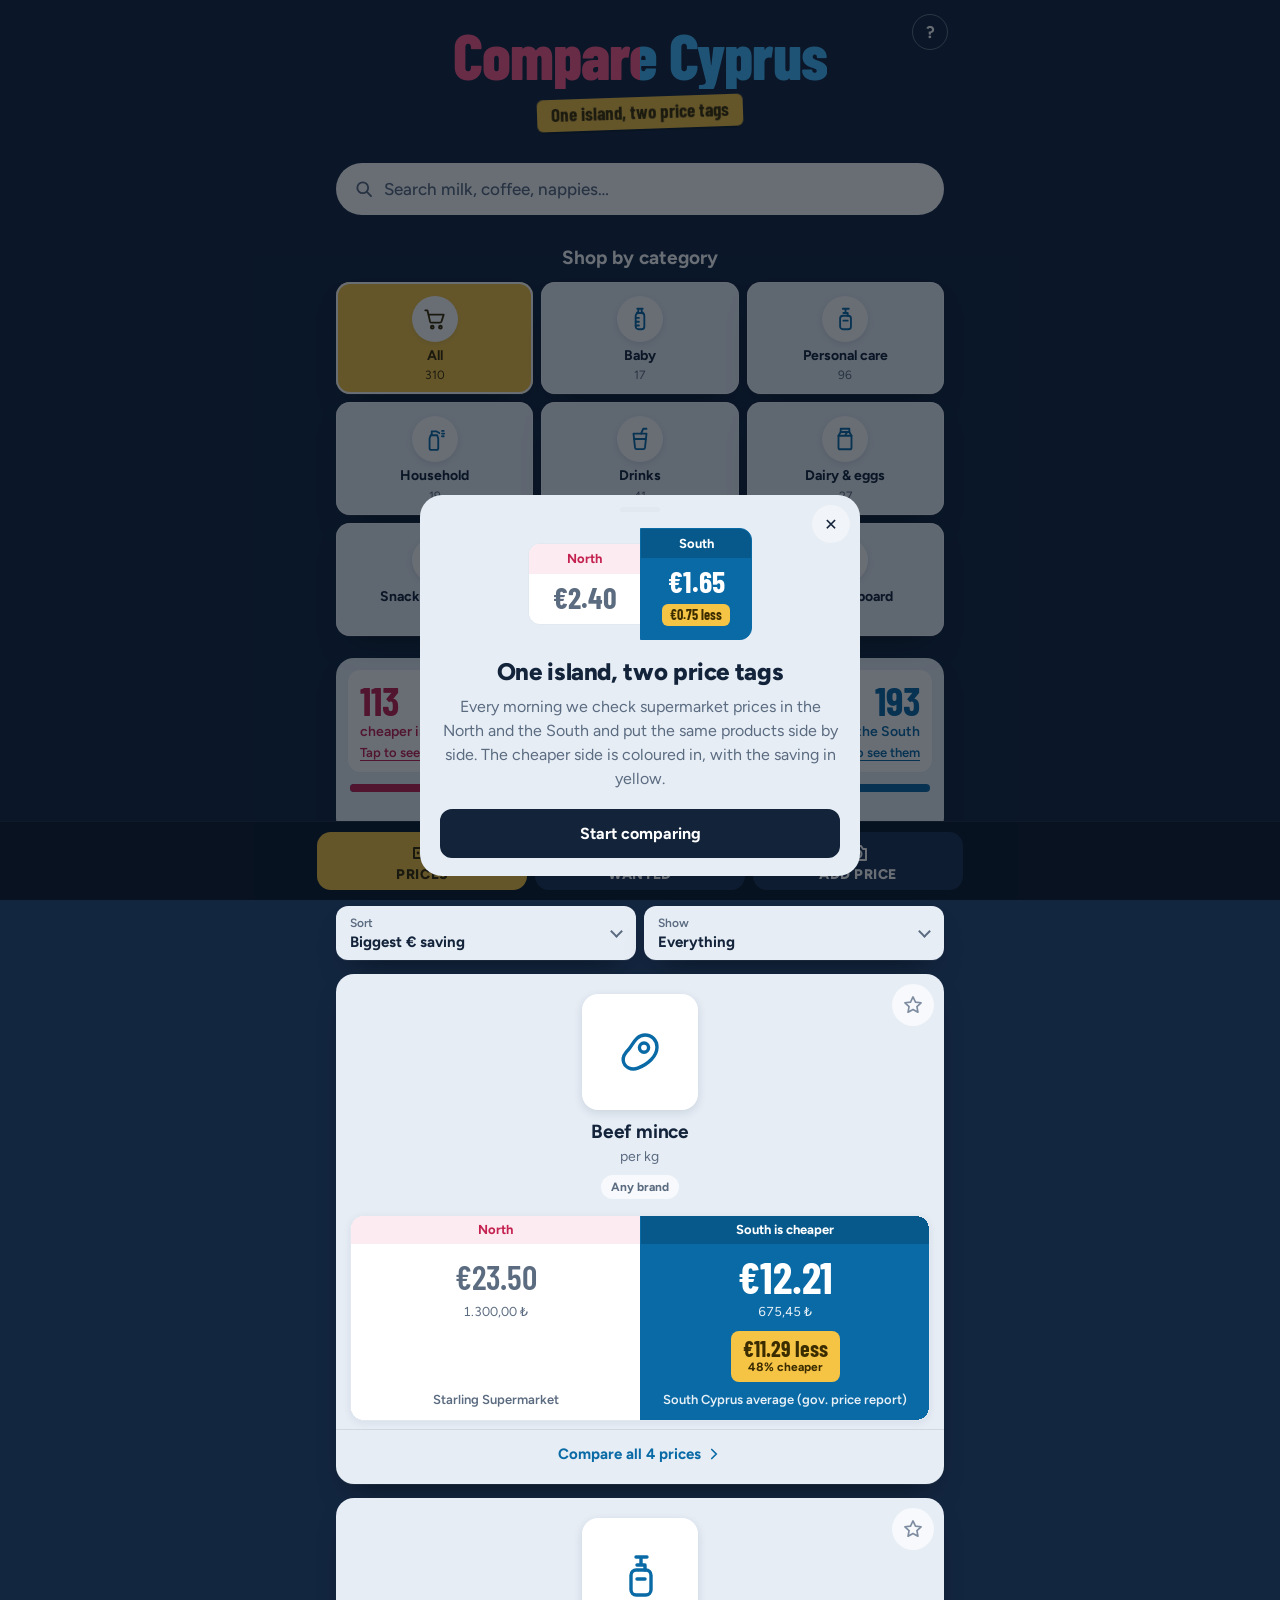
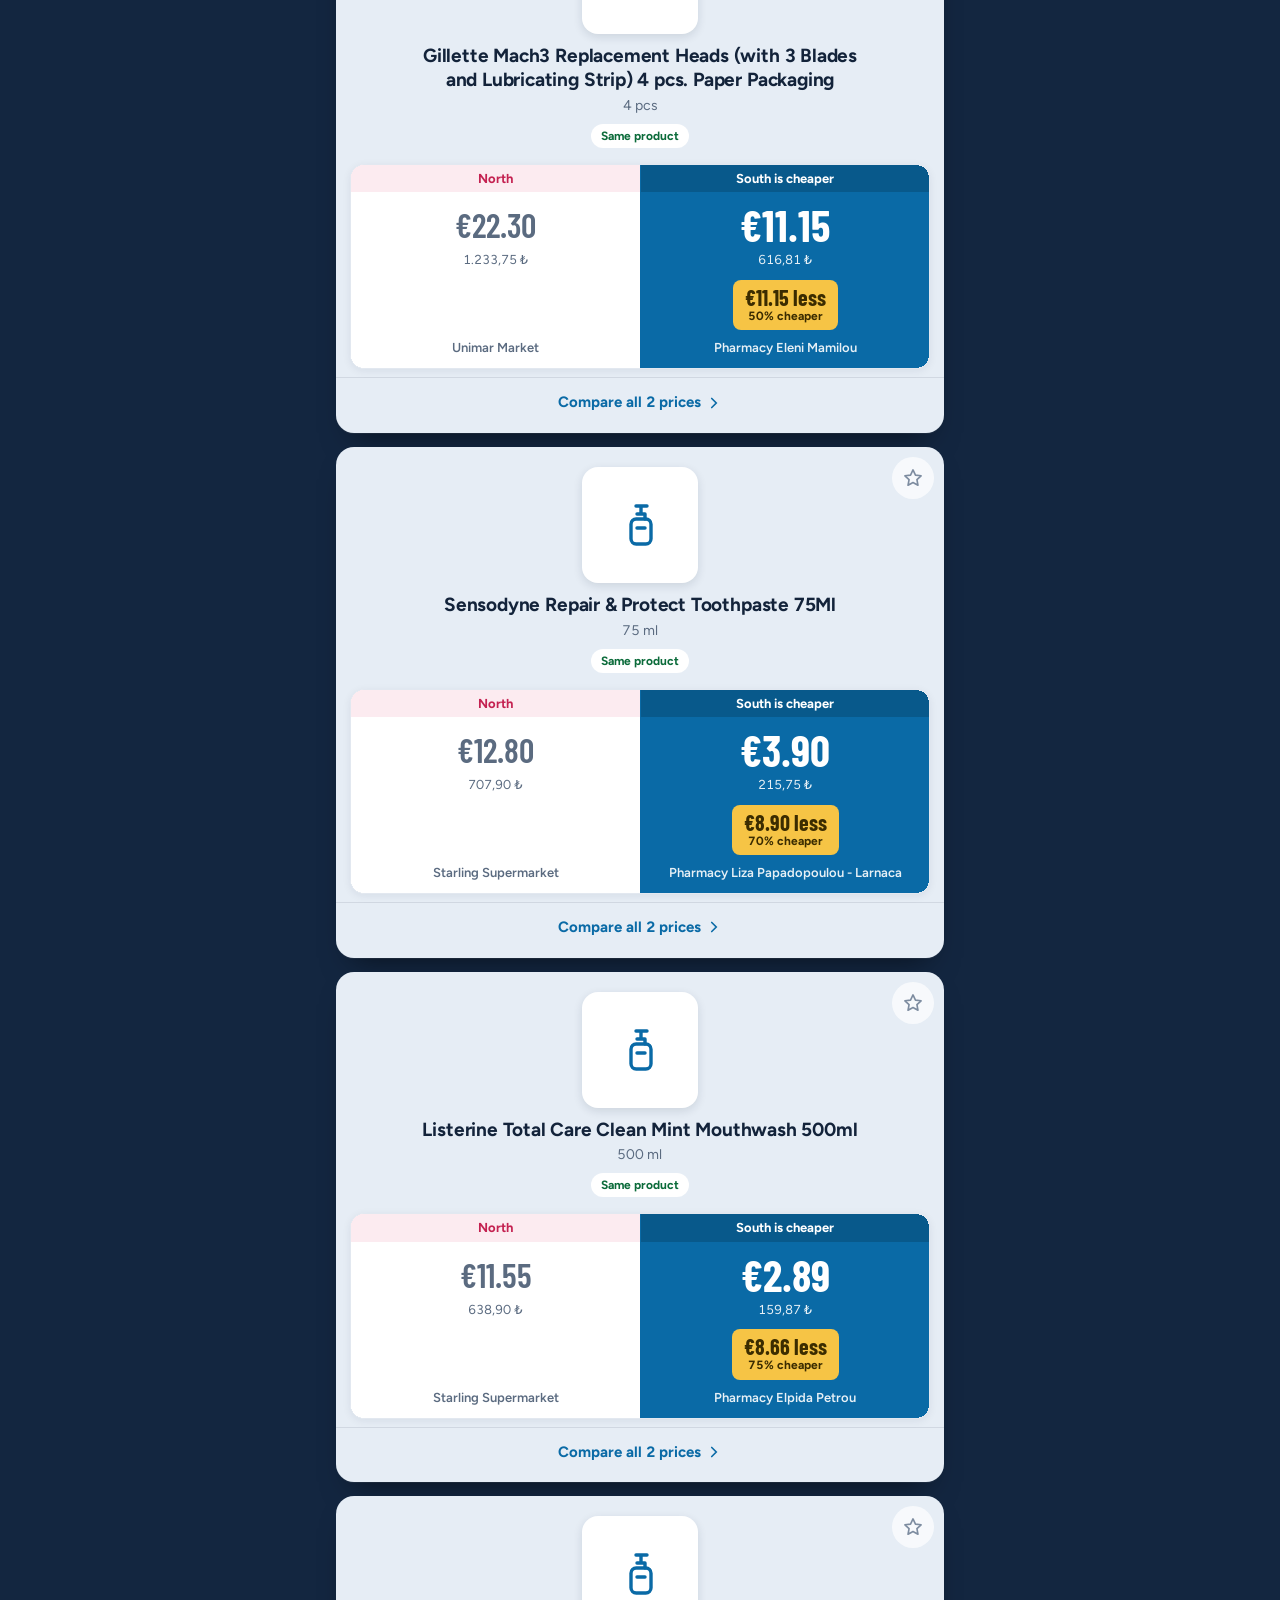
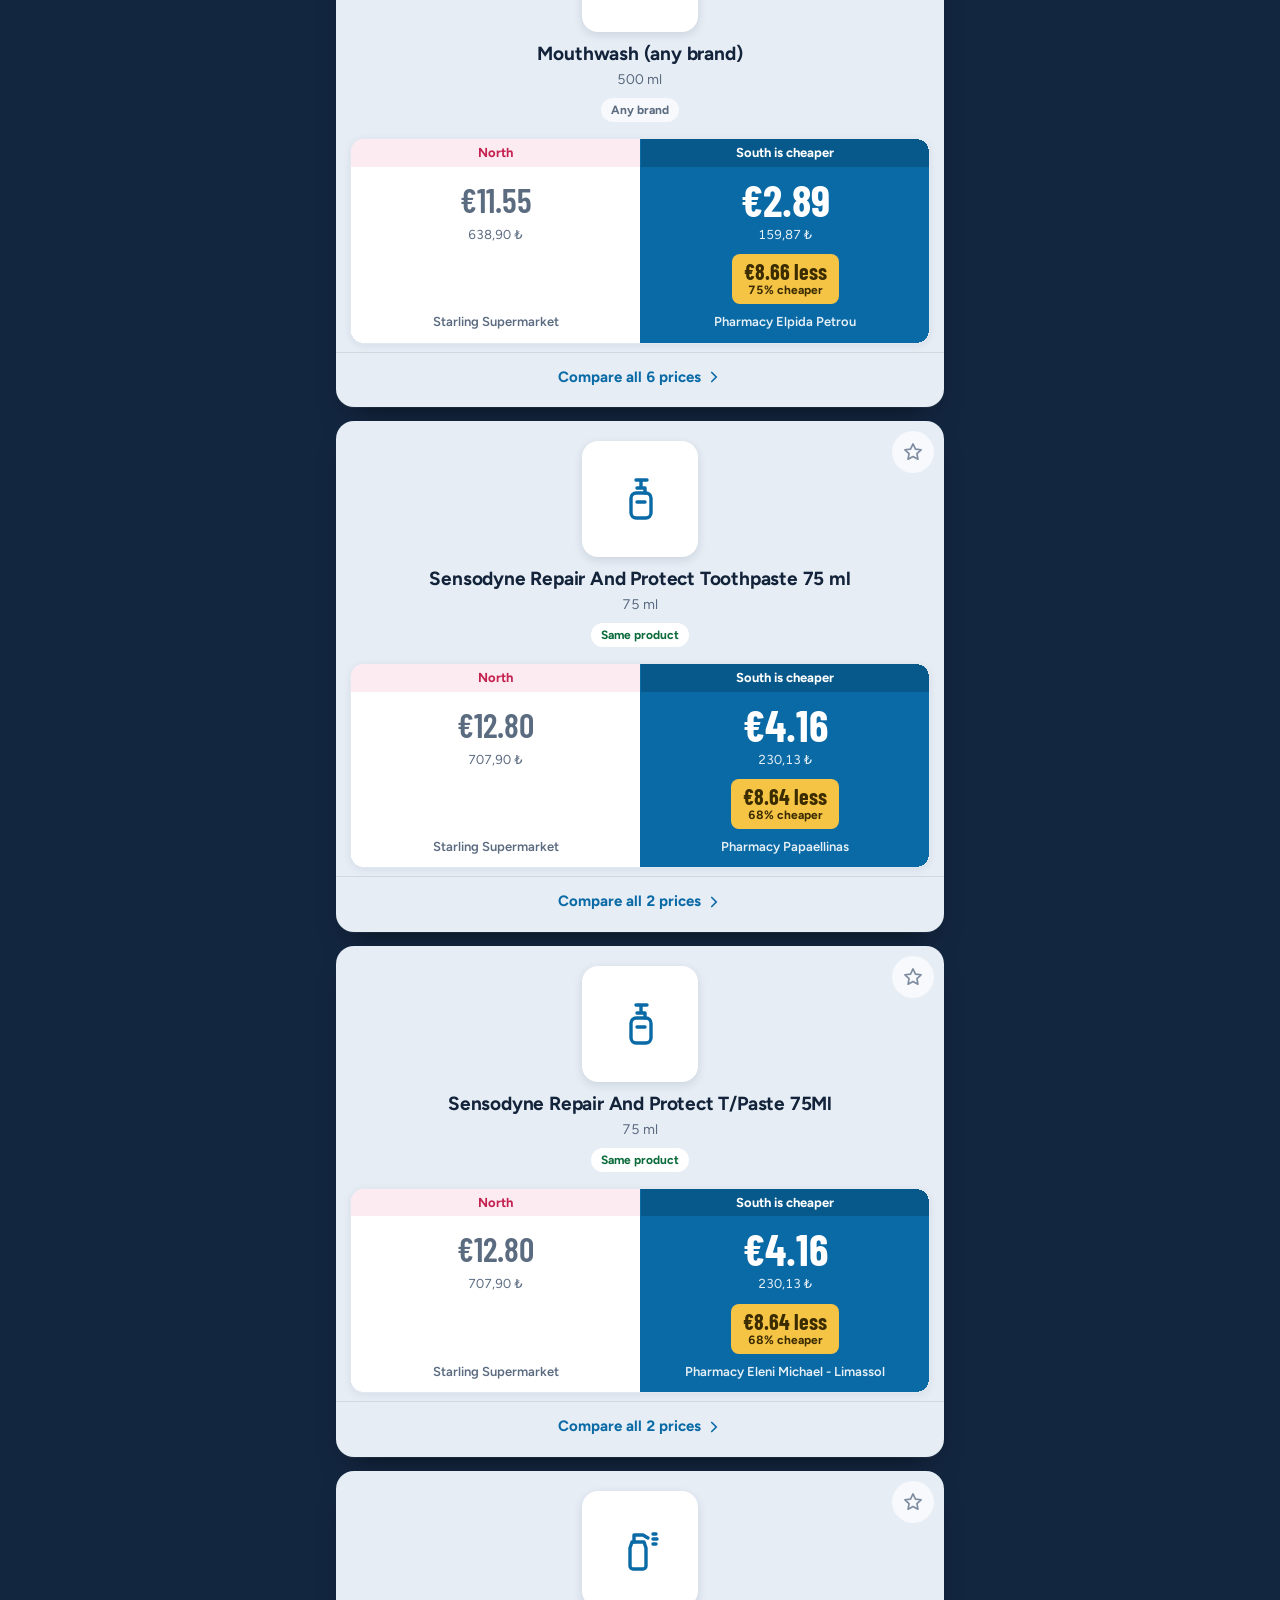
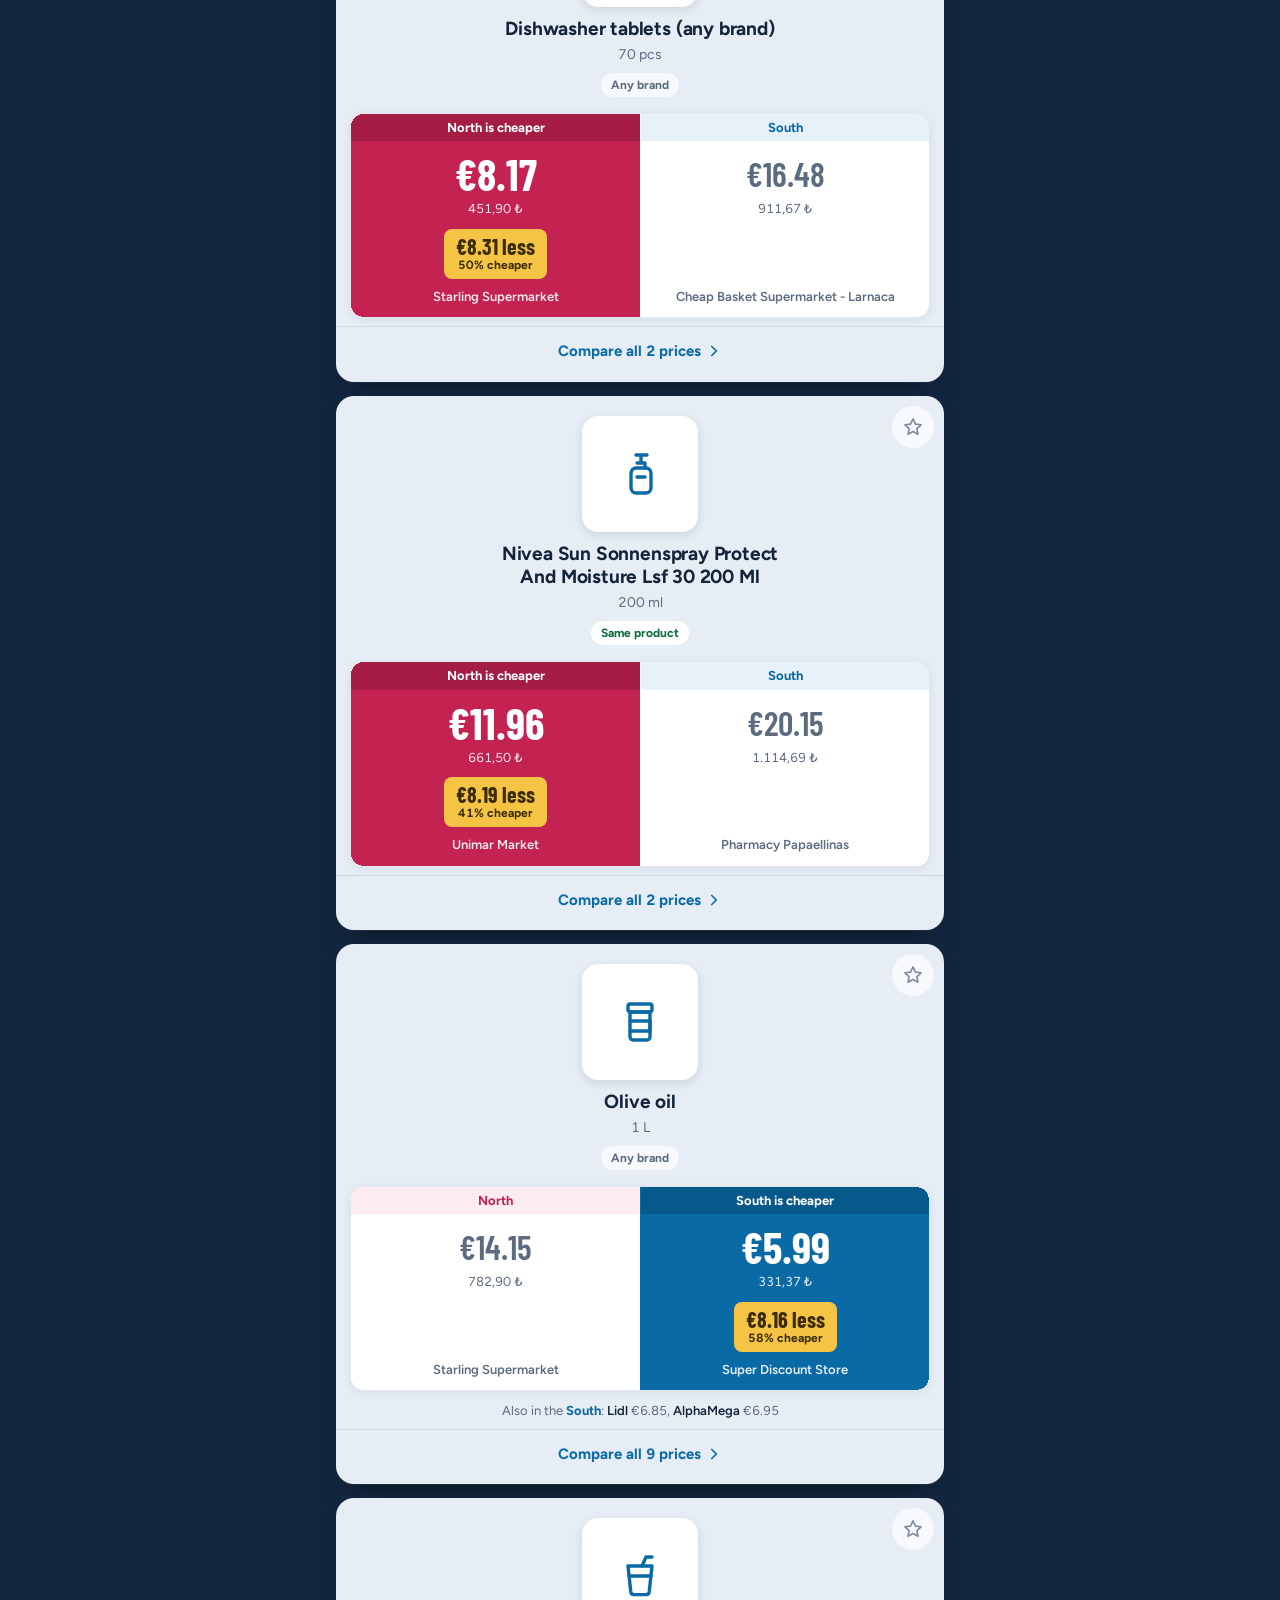
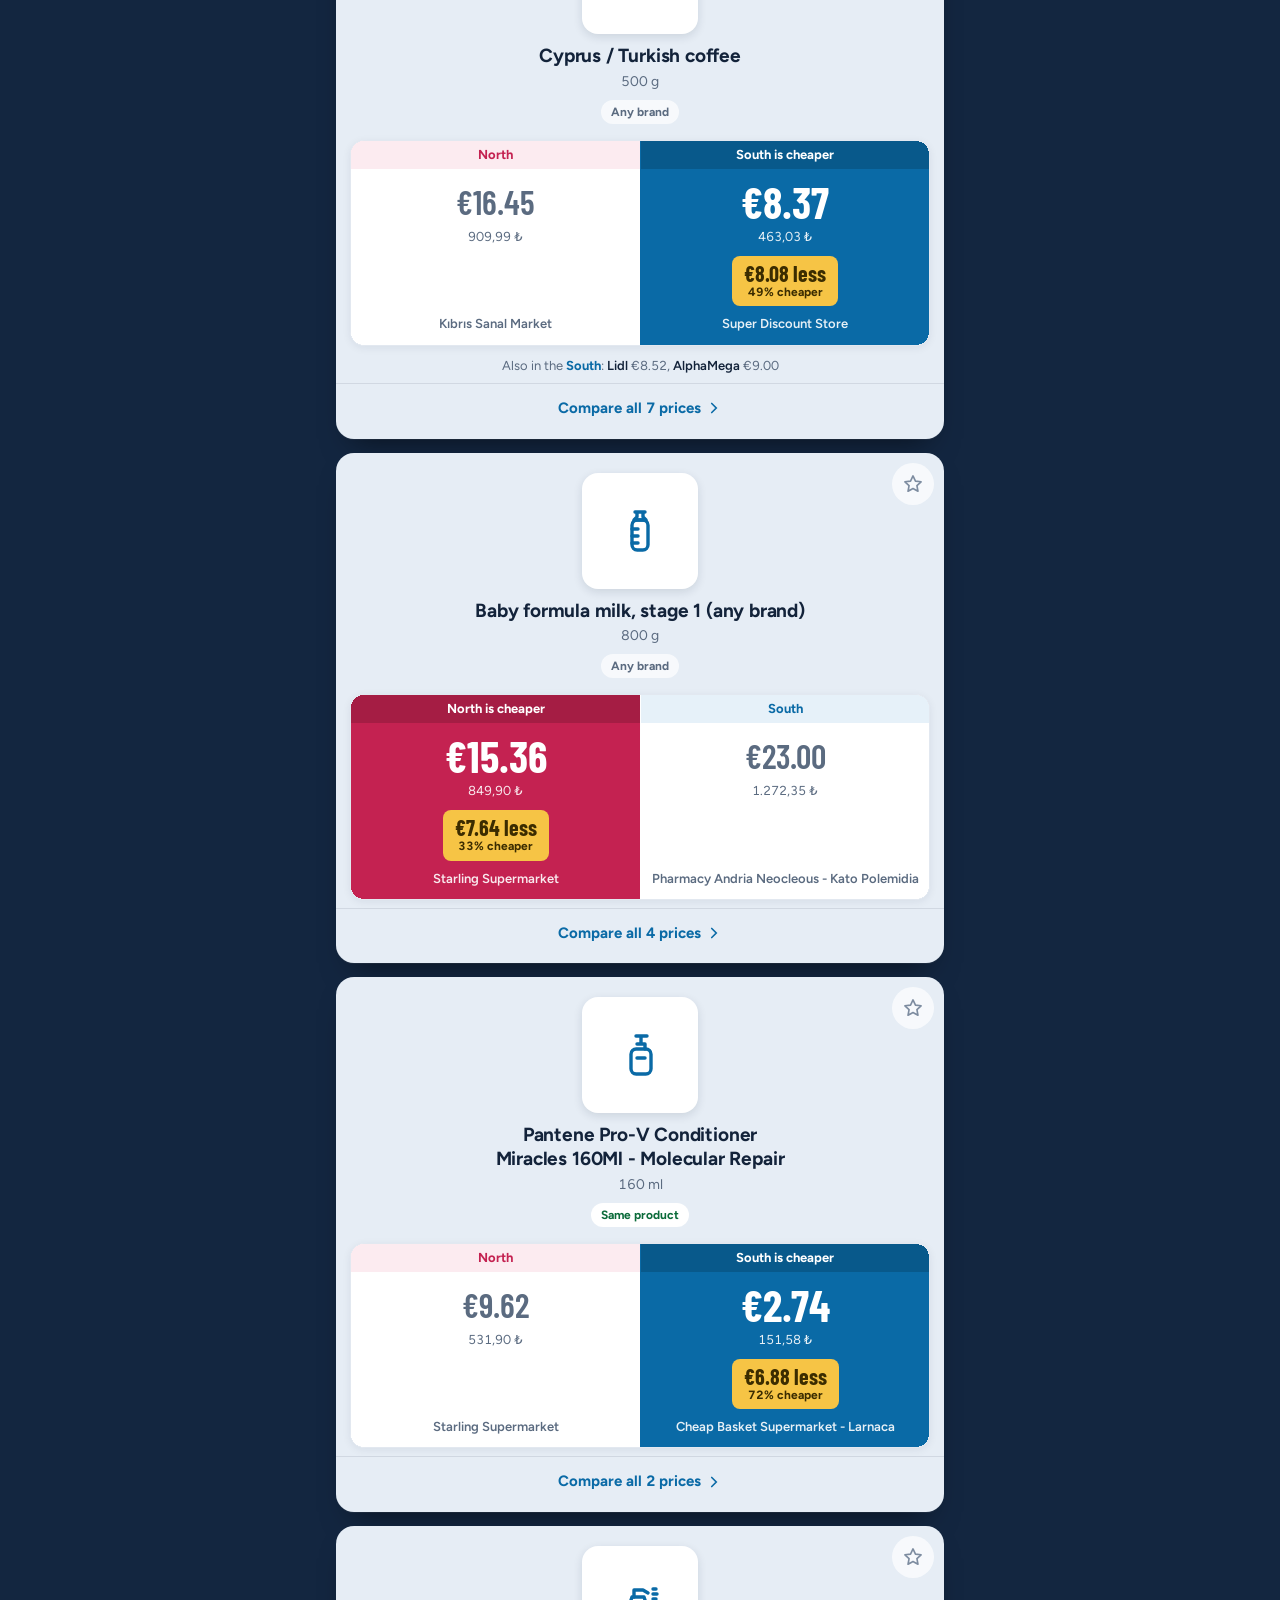
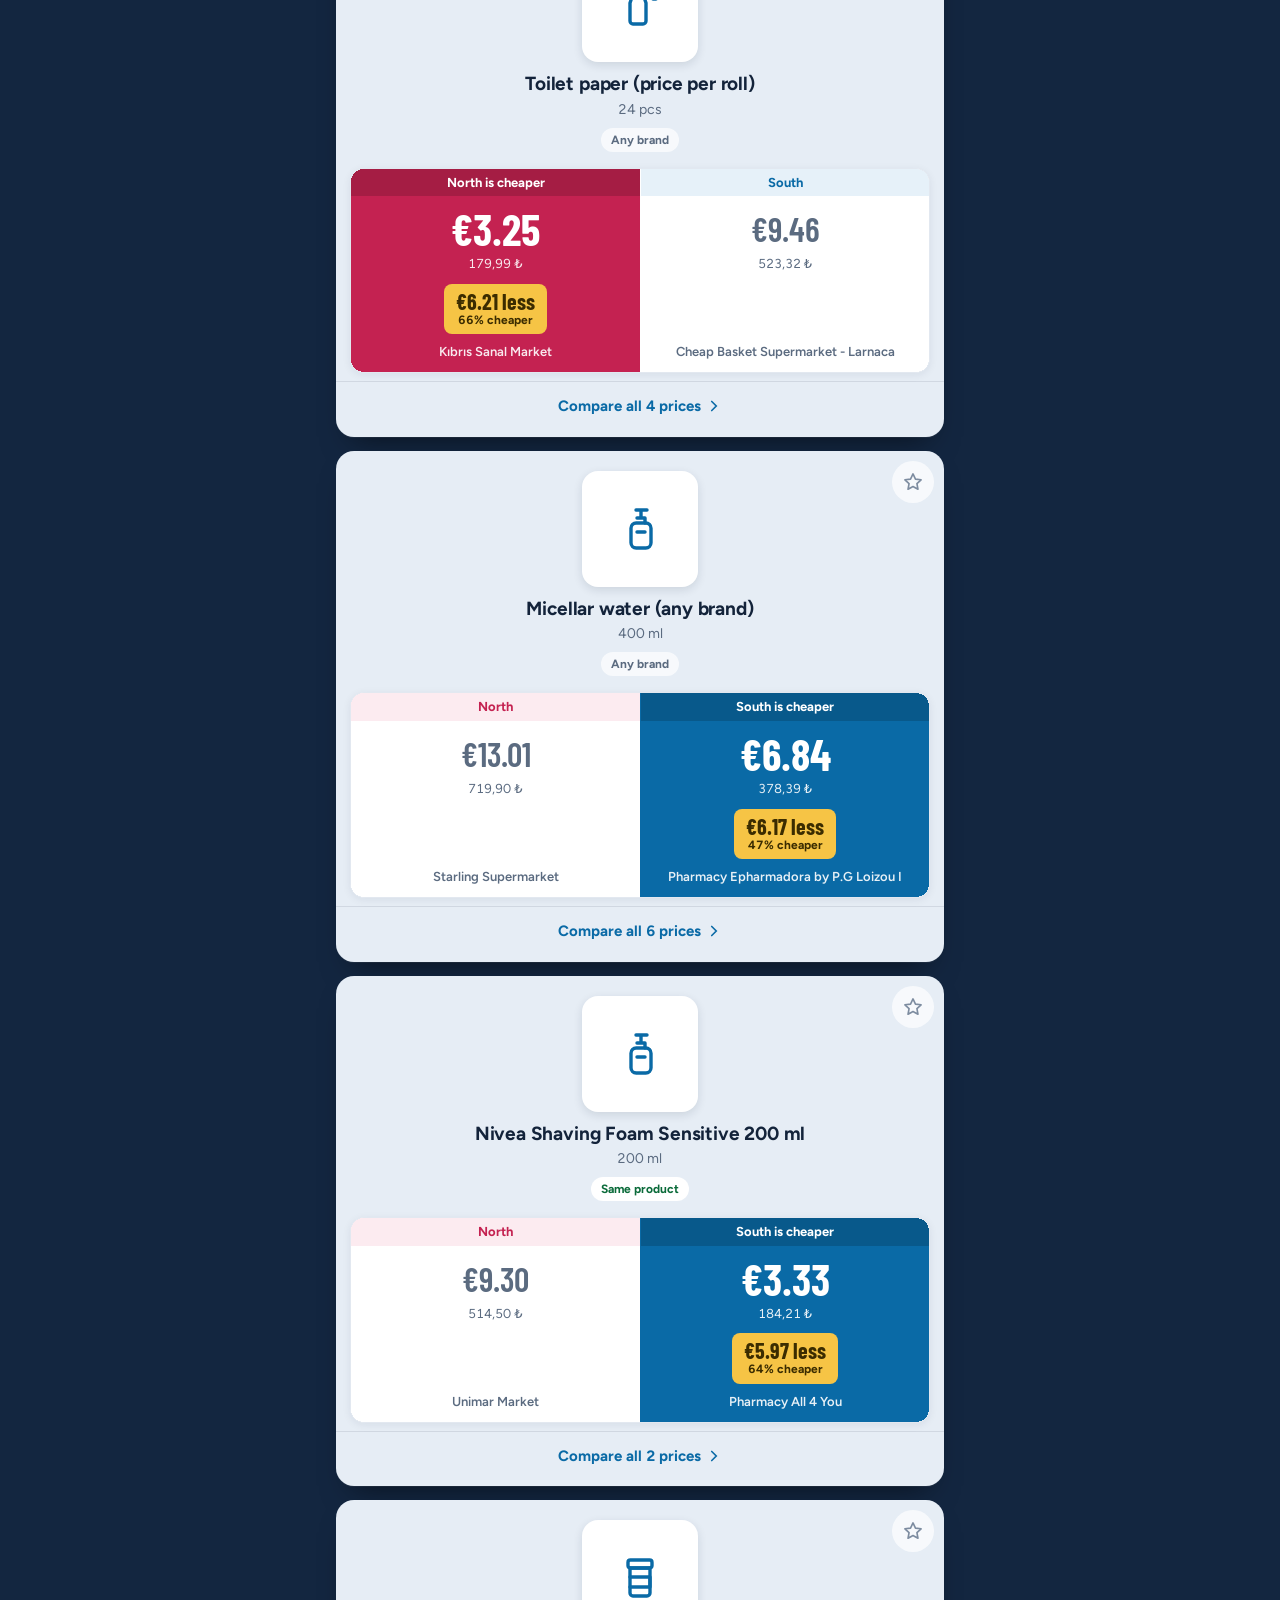
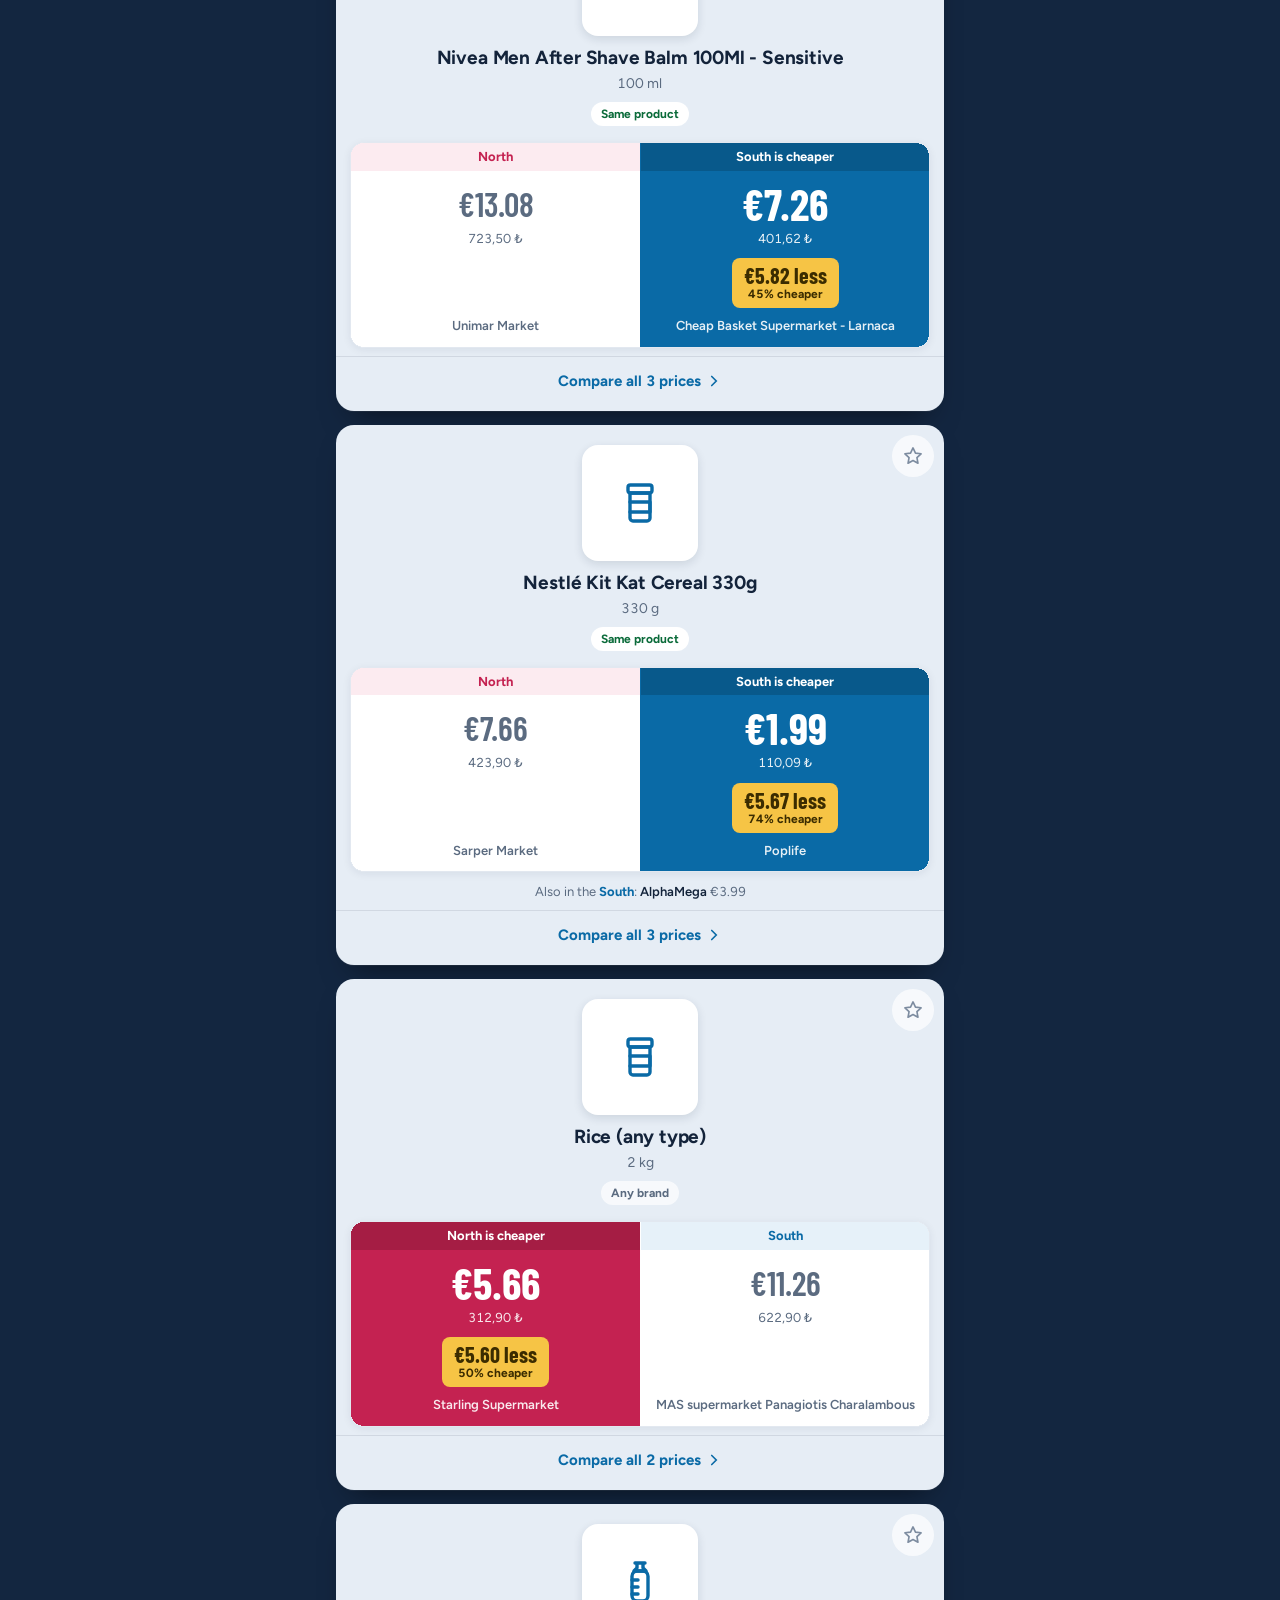
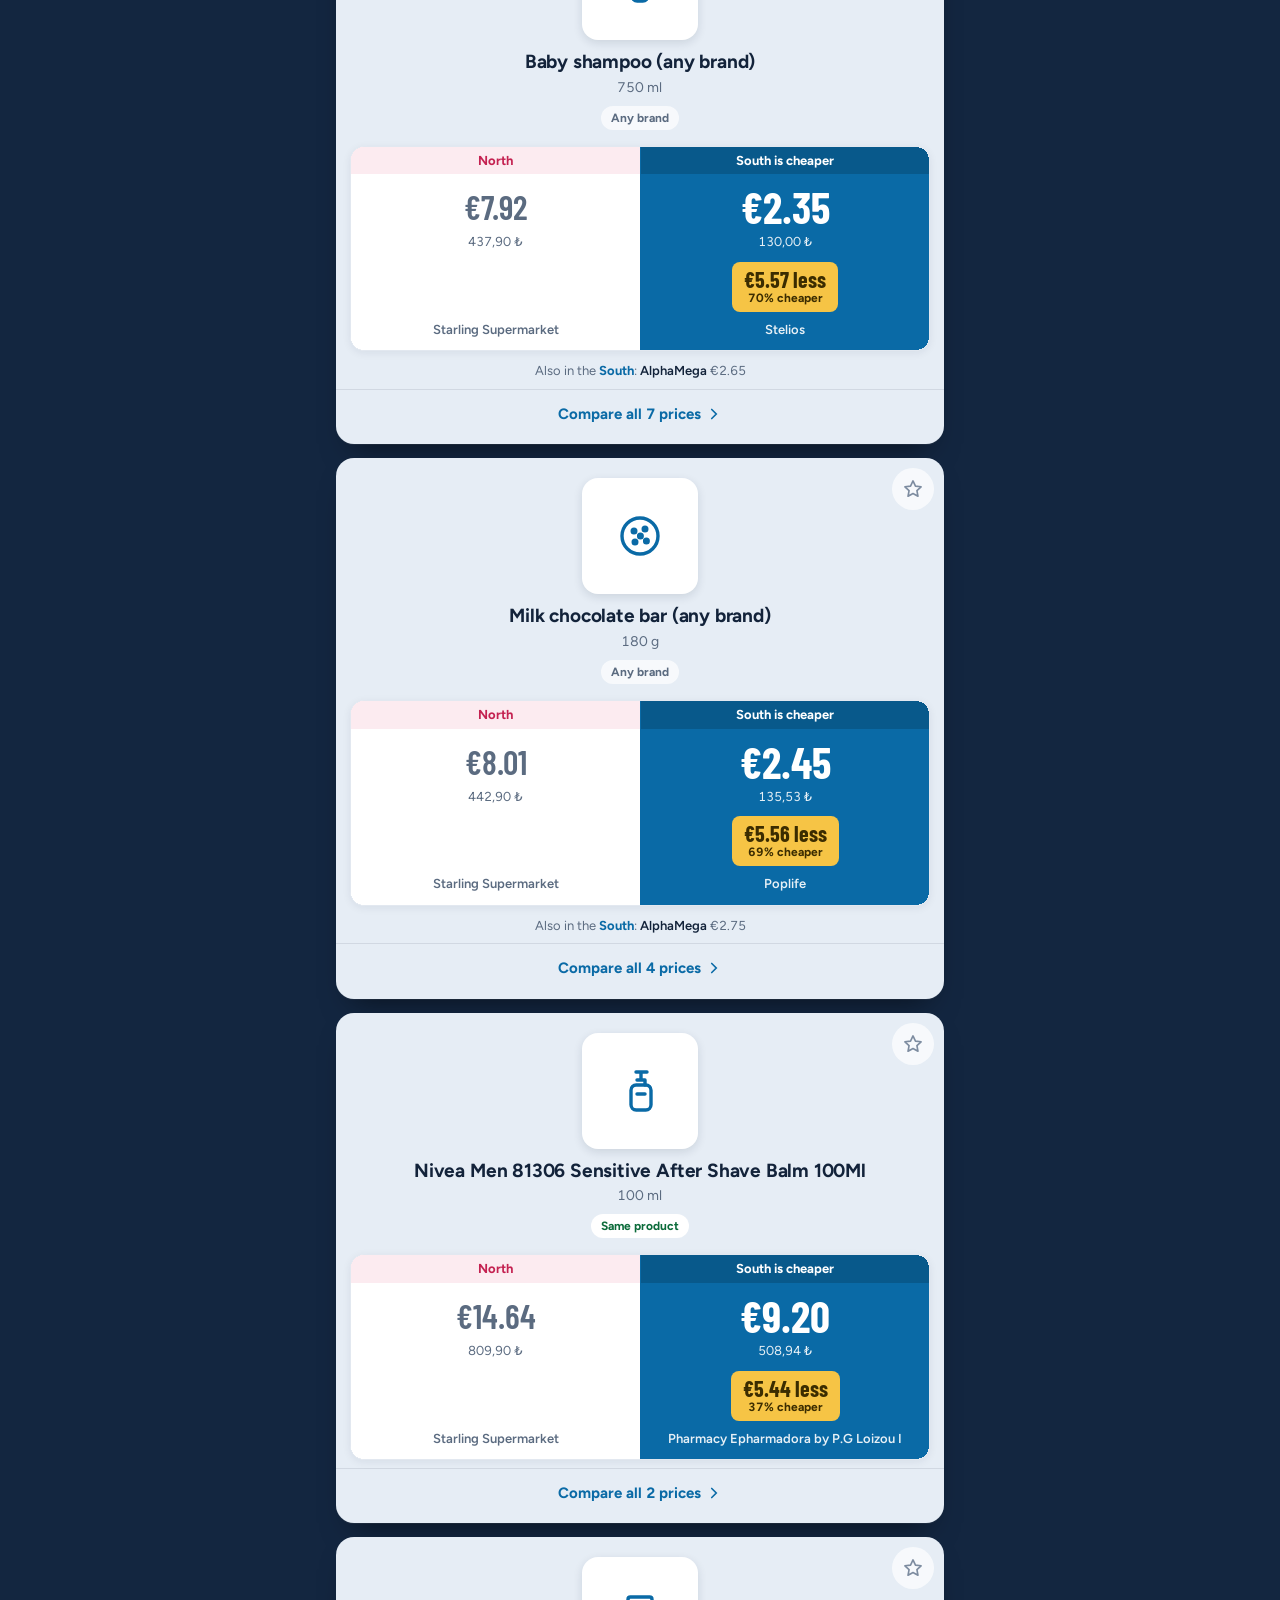
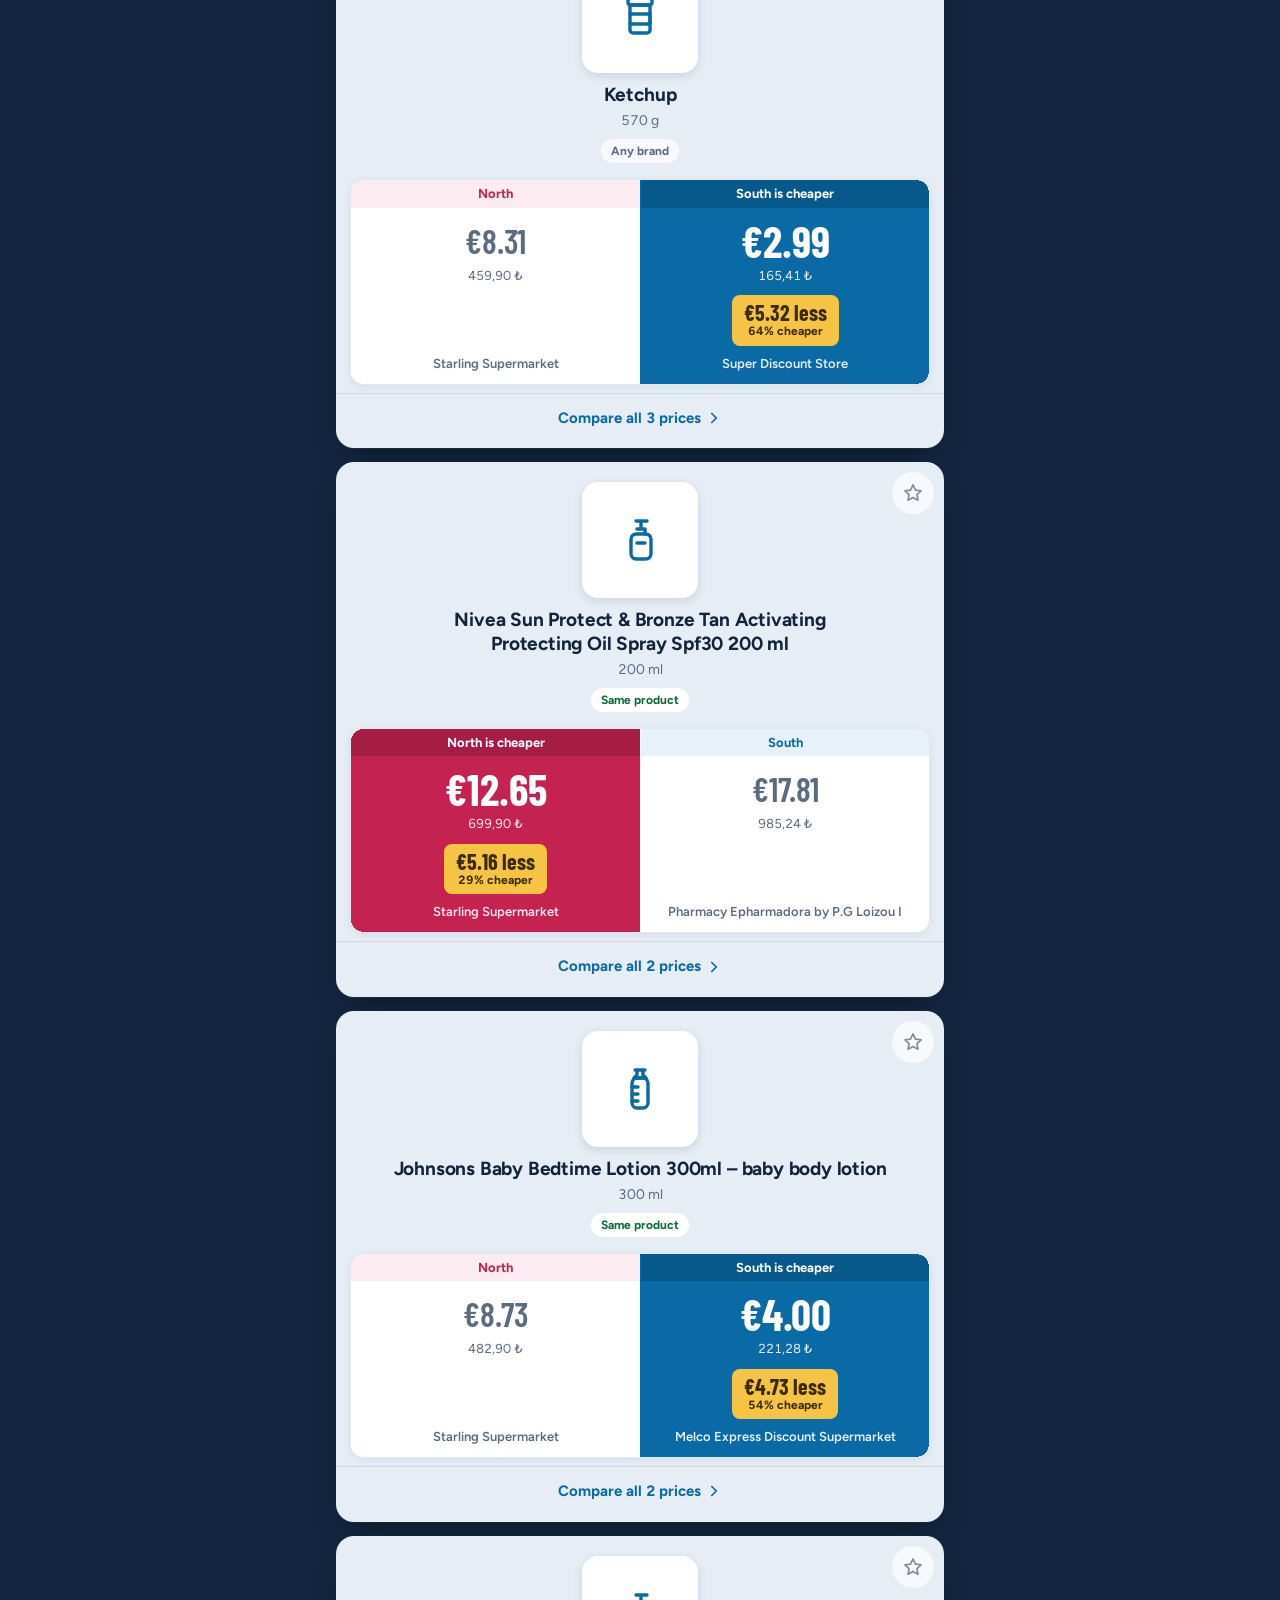
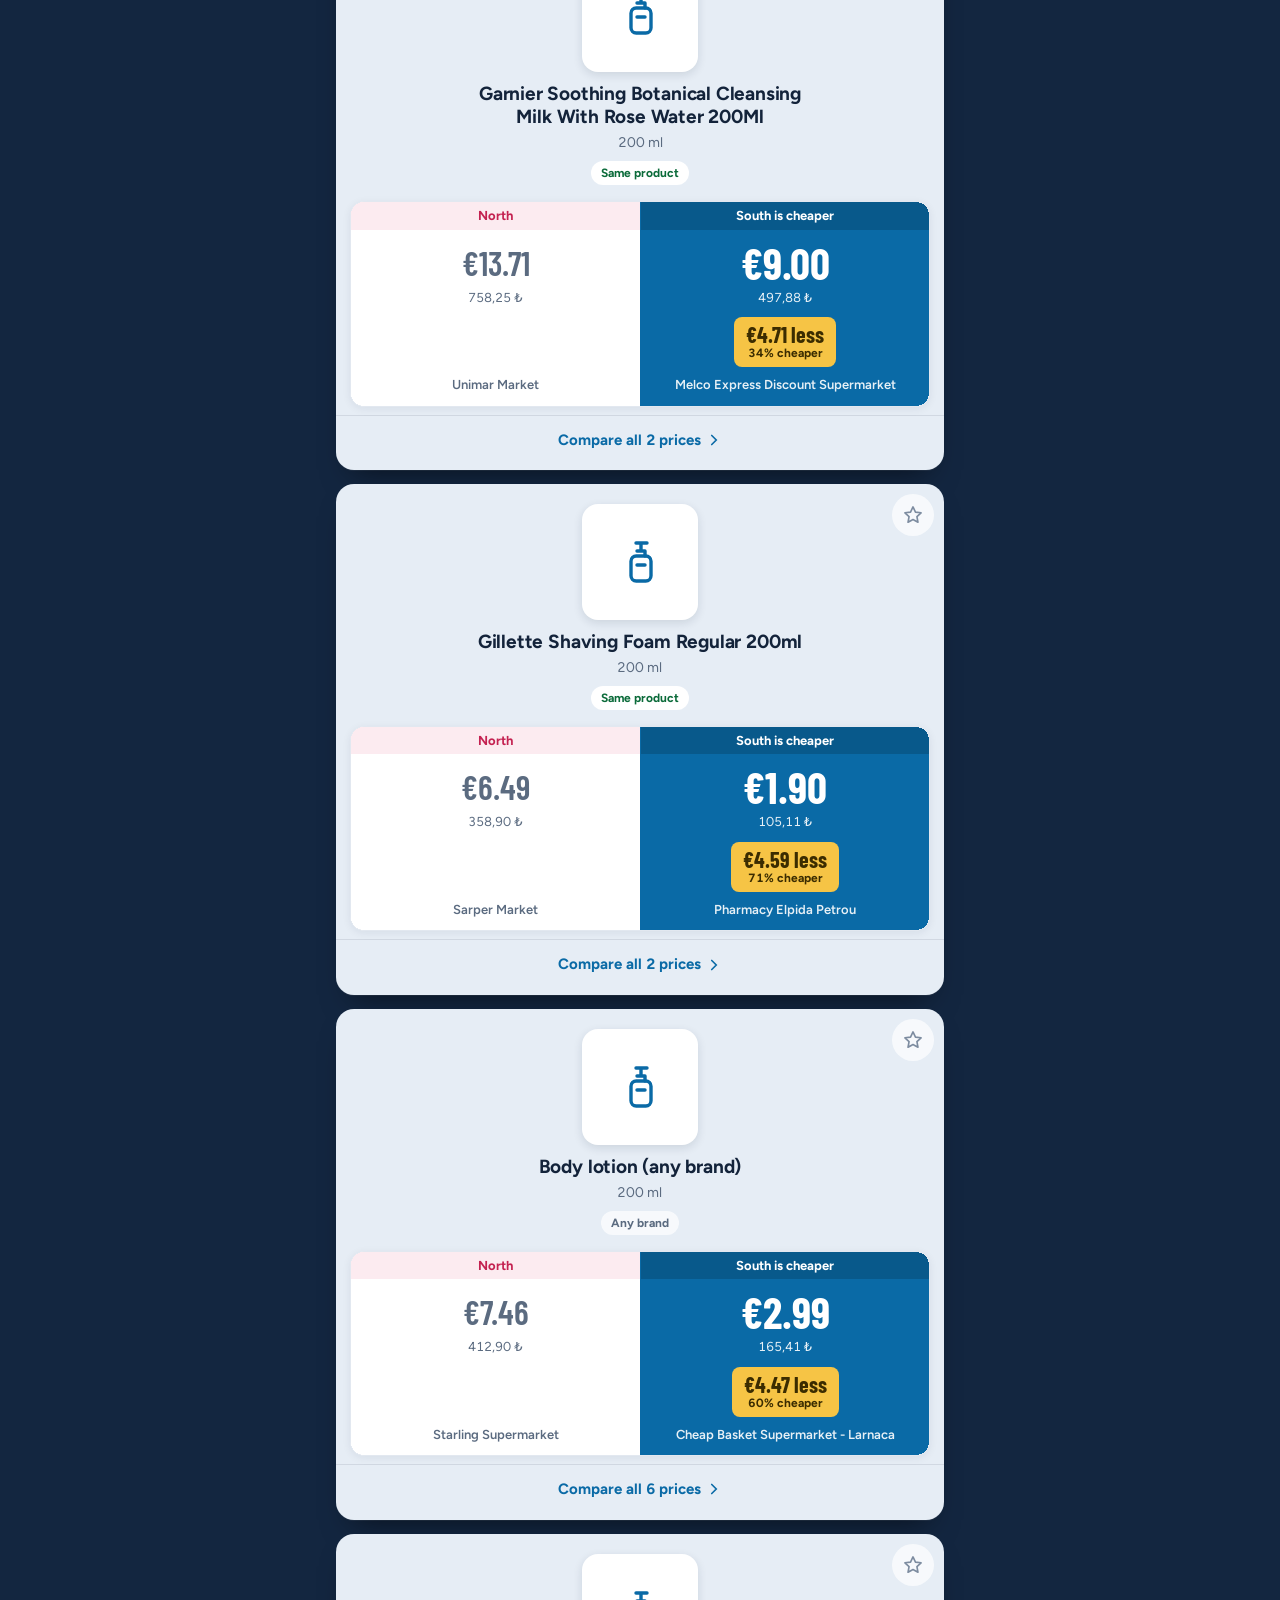
==== commit f3a340e5: "Old split-colour title and yellow sticker back; every box one colour, filled edge to edge Co-Authore" ====
--- a/site/index.html
+++ b/site/index.html
@@ -16,17 +16,16 @@
 <link rel="preconnect" href="https://fonts.googleapis.com">
 <link rel="preconnect" href="https://fonts.gstatic.com" crossorigin>
 <link rel="stylesheet" href="https://fonts.googleapis.com/css2?family=Barlow+Condensed:wght@500;600;700;800&family=Figtree:wght@400;500;600;700;800&display=swap">
-<link rel="stylesheet" href="style.css?v=e01037e4">
+<link rel="stylesheet" href="style.css?v=02fc2ad2">
 </head>
 <body>
 <div class="page">
 <button type="button" class="help" id="helpBtn" aria-label="What is this page for?">?</button>
 
 <section class="view" id="prices">
-<header class="pagehead home">
-  <svg class="mark" viewBox="0 0 48 48" width="48" height="48" aria-hidden="true"><path d="M24 6H12a4 4 0 0 0-4 4v28a4 4 0 0 0 4 4h12z" fill="#e0376a"/><path d="M24 6h12a4 4 0 0 1 4 4v28a4 4 0 0 1-4 4H24z" fill="#1e8fd6"/><circle cx="24" cy="13" r="3" fill="#132640"/><path d="M15 26h5M28 26h5M15 31h4M28 31h4" stroke="#fff" stroke-width="2.4" stroke-linecap="round"/></svg>
+<header class="pagehead">
   <h1 class="ptitle">Compare Cyprus</h1>
-  <p class="psticker">Supermarket prices in the North and South, side by side</p>
+  <p class="psticker">One island, two price tags</p>
 </header>
 
 <div class="searchwrap"><input id="q" type="search" placeholder="Search milk, coffee, nappies…" autocomplete="off" aria-label="Search products"><button type="button" class="qx" id="qx" aria-label="Clear search" hidden>✕</button></div>
@@ -62,8 +61,8 @@
 <section class="view wanted" id="wanted" hidden>
   <header class="pagehead">
     <h2 class="ptitle">Wanted</h2>
-    <p class="psticker">Products with a price on one side only</p>
-    <p class="pintro">Seen one of these on a shelf? Tap <b>Add</b> and it joins the comparison.</p>
+    <p class="psticker">Prices we're still missing</p>
+    <p class="pintro">Each of these has a price on one side only. Seen one on a shelf? Tap <b>Add</b> and it joins the comparison.</p>
   </header>
   <div class="panel">
   <div class="wtabs" role="tablist">
@@ -80,7 +79,7 @@
 <section class="view contrib" id="contrib" hidden>
   <header class="pagehead">
     <h2 class="ptitle">Add a price</h2>
-    <p class="psticker">Seen a price we don’t have? Send it in.</p>
+    <p class="psticker">Seen it? Snap it</p>
     <p class="pintro">Scan the barcode, type the shelf price and the shop. Every price is checked before it appears.</p>
   </header>
   <div class="panel">
--- a/site/style.css
+++ b/site/style.css
@@ -11,7 +11,7 @@
   --on-bg-muted: #b8c6d9;
   --paper: #ffffff;
   --tint: #f1f4f8;
-  --card: #f5f7fa;          /* card body: a soft off-white, not paper white */
+  --card: #e6edf5;          /* every box: one soft blue-grey, filled edge to edge */
   --lift: 0 1px 0 rgba(255,255,255,.06), 0 16px 30px -16px rgba(0,0,0,.6);
   --ink: #13233a;
   --muted: #5b6b80;
@@ -31,17 +31,8 @@
   color-scheme: light;
 }
 
-/* ---------- category colours: tile, card header and product page share one tint ---------- */
-.cat, .item, .psheet-in { --gt: #e9eef5; --gi: #13233a; }
-[data-g=baby] { --gt: #fce8ef; --gi: #bd2a5e; }
-[data-g=care] { --gt: #eee9fb; --gi: #5f45bd; }
-[data-g=home] { --gt: #e0f3f0; --gi: #0e776b; }
-[data-g=drink] { --gt: #e2eefa; --gi: #1663a3; }
-[data-g=dairy] { --gt: #fbf2d9; --gi: #8f6100; }
-[data-g=snack] { --gt: #fce7dc; --gi: #b84716; }
-[data-g=fresh] { --gt: #e3f3e6; --gi: #2a7632; }
-[data-g=meat] { --gt: #fae5e2; --gi: #a83226; }
-[data-g=cupboard] { --gt: #f2eadf; --gi: #82542a; }
+/* ---------- one box colour everywhere ---------- */
+.cat, .item, .psheet-in { --gt: var(--card); --gi: var(--ink); }
 
 /* ---------- base ---------- */
 * { box-sizing: border-box; }
@@ -59,12 +50,18 @@
 .tS { color: var(--south); font-weight: 700; }
 
 /* ---------- page headings ---------- */
-.pagehead { text-align: center; padding: 30px 40px 4px; }
-.mark { display: block; margin: 0 auto 10px; }
-.ptitle { margin: 0; font: 800 30px/1.1 var(--text); letter-spacing: -.02em; color: var(--on-bg); }
-.pagehead.home .ptitle { font-size: 34px; }
-.psticker { margin: 6px auto 0; max-width: 26em; text-wrap: balance; font-size: 15px; line-height: 1.45; color: var(--on-bg-muted); }
-.pintro { margin: 10px auto 0; max-width: 28em; font-size: 15px; line-height: 1.5; color: var(--on-bg-muted); }
+/* the same heading on every page: the title split red and blue like the island, with a yellow sticker underneath */
+.pagehead { text-align: center; padding: 26px 34px 6px; }
+.ptitle { display: inline-block; margin: 0; padding-bottom: 4px; white-space: nowrap; font: 800 clamp(44px, 12.5vw, 64px)/.92 var(--price); letter-spacing: -.015em;
+  color: #ff5a8c; background: linear-gradient(90deg, #ff5a8c 0 50%, #45bbff 50% 100%);
+  -webkit-background-clip: text; background-clip: text; -webkit-text-fill-color: transparent; }
+.psticker { display: table; margin: 8px auto 0; padding: 5px 14px 6px; border-radius: 6px; background: var(--offer); color: var(--offer-ink);
+  font: 700 19px/1.1 var(--price); transform: rotate(-2deg); box-shadow: 0 2px 0 rgba(0,0,0,.25); }
+@media (prefers-reduced-motion: no-preference) {
+  .view:not([hidden]) .psticker { animation: stick .45s .1s both cubic-bezier(.2, 1.6, .4, 1); }
+}
+@keyframes stick { from { transform: rotate(-10deg) scale(.6); opacity: 0; } }
+.pintro { margin: 14px auto 0; max-width: 28em; font-size: 15px; line-height: 1.5; color: var(--on-bg-muted); }
 .pintro b { color: var(--on-bg); }
 .help { position: absolute; top: 14px; right: 12px; z-index: 6; width: 36px; height: 36px; border-radius: 50%; cursor: pointer;
   border: 1.5px solid rgba(255,255,255,.35); background: transparent; color: var(--on-bg); font: 700 17px var(--text); }
@@ -86,7 +83,7 @@
 .cat { display: grid; justify-items: center; align-content: start; gap: 4px; min-width: 0; padding: 14px 4px 12px; cursor: pointer;
   background: var(--gt); color: var(--ink); border: 0; border-radius: 14px; font-family: var(--text);
   box-shadow: inset 0 0 0 1px rgba(255,255,255,.55), var(--lift); }
-.cat .ce { display: grid; place-items: center; width: 46px; height: 46px; border-radius: 50%; background: #fff; color: var(--gi); margin-bottom: 2px;
+.cat .ce { display: grid; place-items: center; width: 46px; height: 46px; border-radius: 50%; background: #fff; color: var(--south); margin-bottom: 2px;
   box-shadow: 0 2px 6px rgba(19,35,58,.10); }
 .cat .cl { font-size: 14px; font-weight: 700; line-height: 1.2; text-align: center; }
 .cat .cn { font-size: 12px; color: var(--muted); }
@@ -99,8 +96,8 @@
 .split { background: var(--card); color: var(--ink); border-radius: var(--r-card); padding: 12px 12px 14px; margin: 22px 0 0; box-shadow: var(--lift); }
 .score { display: grid; grid-template-columns: 1fr 1fr; gap: 8px; margin-bottom: 12px; }
 .sc { display: grid; gap: 1px; padding: 10px 12px; border: 0; border-radius: 12px; font: inherit; cursor: pointer; }
-.sc.N { text-align: left; color: var(--north); background: var(--north-tint); }
-.sc.S { text-align: right; color: var(--south); background: var(--south-tint); }
+.sc.N { text-align: left; color: var(--north); background: #fff; }
+.sc.S { text-align: right; color: var(--south); background: #fff; }
 .sc b { font: 700 40px/1 var(--price); }
 .sc span { font-size: 14px; font-weight: 600; }
 .sc i { font-style: normal; font-size: 13px; font-weight: 600; text-decoration: underline; text-underline-offset: 3px; }
@@ -136,12 +133,12 @@
 .star.pop { animation: starpop .3s cubic-bezier(.2, 1.6, .4, 1); }
 @keyframes starpop { from { transform: scale(.7); } }
 
-a.head { display: flex; flex-direction: column; align-items: center; gap: 10px; margin: 0 -14px 16px; padding: 20px 14px 16px; text-align: center;
-  text-decoration: none; color: inherit; background: var(--gt); border-radius: var(--r-card) var(--r-card) 0 0; }
+a.head { display: flex; flex-direction: column; align-items: center; gap: 10px; margin: 0 0 16px; padding-top: 20px; text-align: center;
+  text-decoration: none; color: inherit; }
 .art { flex: 0 0 auto; display: grid; place-items: center; width: 116px; height: 116px; padding: 8px; border-radius: 16px; background: #fff; overflow: hidden;
   box-shadow: 0 3px 10px rgba(19,35,58,.12); }
 .art img { width: 100%; height: 100%; object-fit: contain; }
-.art.noimg, .pimg.noimg { color: var(--gi); }
+.art.noimg, .pimg.noimg { color: var(--south); }
 .ttl { min-width: 0; max-width: 100%; padding: 0 30px; }
 .name { margin: 0; font: 700 19px/1.25 var(--text); letter-spacing: -.01em; overflow-wrap: anywhere; text-wrap: balance;
   display: -webkit-box; -webkit-line-clamp: 3; -webkit-box-orient: vertical; overflow: hidden; }
@@ -172,10 +169,10 @@
 .sticker { margin-top: 10px; padding: 6px 12px 7px; border-radius: 8px; background: var(--offer); color: var(--offer-ink); line-height: 1.1; }
 .sticker b { display: block; font: 700 22px/1 var(--price); white-space: nowrap; }
 .sticker span { display: block; margin-top: 2px; font-size: 12px; font-weight: 700; }
-.verdict.same { margin-top: 10px; padding: 8px 12px; border-radius: 10px; background: var(--tint); text-align: center; font-size: 14px; font-weight: 600; }
+.verdict.same { margin-top: 10px; padding: 8px 12px; border-radius: 10px; background: #fff; text-align: center; font-size: 14px; font-weight: 600; }
 .chains { margin-top: 10px; font-size: 13px; color: var(--muted); text-align: center; }
 .chains b { color: var(--ink); font-weight: 600; }
-.seeall { display: flex; align-items: center; justify-content: center; gap: 4px; margin: 8px -14px 0; padding: 13px; border-top: 1px solid #e3e8ef;
+.seeall { display: flex; align-items: center; justify-content: center; gap: 4px; margin: 8px -14px 0; padding: 13px; border-top: 1px solid rgba(19,35,58,.1);
   font-size: 15px; font-weight: 700; color: var(--south); text-decoration: none; }
 .note { margin: 12px 0 0; font-size: 13px; color: var(--muted); }
 .empty { background: var(--card); box-shadow: var(--lift); color: var(--ink); border-radius: var(--r-card); padding: 28px 20px; text-align: center; }
@@ -200,7 +197,7 @@
 .install .it span { font-size: 13px; color: var(--muted); }
 .install button:not(.ix) { padding: 9px 14px; border: 0; border-radius: 10px; background: var(--ink); color: #fff; font: 700 14px var(--text); cursor: pointer; }
 .install .ix { padding: 6px; border: 0; background: none; color: var(--muted); font-size: 16px; cursor: pointer; }
-.foot { margin-top: 28px; padding: 18px 16px 8px; background: #e8eef5; box-shadow: var(--lift); color: var(--muted); border-radius: var(--r-card); font-size: 14px; line-height: 1.5; }
+.foot { margin-top: 28px; padding: 18px 16px 8px; background: var(--card); box-shadow: var(--lift); color: var(--muted); border-radius: var(--r-card); font-size: 14px; line-height: 1.5; }
 .foot h3 { margin: 0 0 6px; font-size: 15px; color: var(--ink); }
 .foot h3:not(:first-child) { margin-top: 18px; }
 .foot p { margin: 0 0 10px; }
@@ -212,7 +209,7 @@
 .srcs li span:last-child { white-space: nowrap; }
 
 /* ---------- white panels (Wanted, Add a price) ---------- */
-.panel { margin-top: 20px; padding: 6px 14px 14px; background: #e8eef5; color: var(--ink); border-radius: var(--r-card); box-shadow: var(--lift); }
+.panel { margin-top: 20px; padding: 6px 14px 14px; background: var(--card); color: var(--ink); border-radius: var(--r-card); box-shadow: var(--lift); }
 .wtabs { display: grid; grid-template-columns: 1fr 1fr; gap: 8px; margin: 12px 0 10px; }
 .wtabs button { display: flex; flex-direction: column; align-items: flex-start; gap: 2px; padding: 10px 12px; text-align: left; cursor: pointer;
   border: 1.5px solid #fff; border-radius: var(--r-box); background: var(--paper); color: var(--muted); font: 600 13px var(--text); }
@@ -246,13 +243,13 @@
 .wadd:active { transform: scale(.96); }
 .wnone { padding: 14px 0; color: var(--muted); }
 .panel .main.more { margin: 12px 0 0; background: #fff; }
-.found { background: #fff; }
+
 
 .scanrow { display: flex; gap: 8px; margin-top: 12px; }
 .scanrow .main { flex: 1; margin: 0; }
 #scanbox video { width: 100%; margin-top: 10px; border-radius: var(--r-box); background: #000; }
 #scanmsg, #cmsg { margin-top: 6px; }
-.found { margin-top: 8px; padding: 10px 12px; border-radius: 10px; background: var(--tint); }
+.found { margin-top: 8px; padding: 10px 12px; border-radius: 10px; background: #fff; }
 .cfor { margin-top: 12px; padding: 10px 12px; border-radius: 10px; background: #fff6d6; color: var(--offer-ink); font-size: 14px; }
 .contrib form { display: grid; gap: 12px; margin-top: 14px; }
 .contrib label { display: grid; gap: 4px; font-size: 14px; font-weight: 600; }
@@ -299,7 +296,7 @@
 .psheet-in::before { content: ""; position: absolute; top: 8px; left: 50%; z-index: 3; width: 40px; height: 5px; margin-left: -20px; border-radius: 3px; background: rgba(19,35,58,.18); }
 .pclose { position: sticky; top: 10px; float: right; z-index: 2; width: 40px; height: 40px; border: 0; border-radius: 50%; cursor: pointer;
   background: rgba(255,255,255,.85); color: var(--ink); font-size: 17px; font-weight: 700; box-shadow: 0 2px 6px rgba(19,35,58,.12); }
-.phero { margin: -20px -18px 0; padding: 30px 46px 20px; text-align: center; background: var(--gt); border-radius: 22px 22px 0 0; }
+.phero { padding: 10px 28px 0; text-align: center; }
 .pimg { display: grid; place-items: center; width: 168px; height: 168px; margin: 0 auto 12px; padding: 10px; border-radius: 20px; overflow: hidden; background: #fff;
   box-shadow: 0 4px 14px rgba(19,35,58,.14); }
 .pimg img { width: 100%; height: 100%; object-fit: contain; }
@@ -321,7 +318,7 @@
 .pv { display: grid; justify-items: center; gap: 2px; padding: 12px; border-radius: var(--r-box);
   background: var(--offer); color: var(--offer-ink); font-size: 14px; font-weight: 700; text-align: center; }
 .pv b { font: 700 30px/1.05 var(--price); }
-.pv.same { background: var(--tint); color: var(--ink); }
+.pv.same { background: #fff; color: var(--ink); }
 .psave { display: flex; align-items: center; justify-content: center; gap: 8px; width: 100%; margin-top: 10px; padding: 12px; cursor: pointer;
   border: 1.5px solid var(--rule); border-radius: var(--r-box); background: var(--paper); color: var(--ink); font: 700 15px var(--text); }
 .psave svg { color: #d29a00; }
@@ -353,7 +350,7 @@
 .psheet .note { margin-top: 14px; }
 #pshare, #mclear { width: 100%; margin-top: 16px; }
 
-.mylogo { width: 96px; height: 96px; background: #fff; color: #d29a00; }
+.mylogo { width: 96px; height: 96px; background: #fff; color: #d29a00; box-shadow: 0 4px 14px rgba(19,35,58,.14); }
 .mylogo svg { width: 52px; height: 52px; }
 .mempty { padding: 10px 6px 4px; font-size: 16px; text-align: center; }
 .mhead, .mrow { display: grid; grid-template-columns: 1fr 66px 66px 34px; gap: 6px; align-items: center; }
@@ -375,7 +372,7 @@
 .intro[hidden] { display: none; }
 .intro.show { background: rgba(6, 14, 26, .6); }
 .intro-card { position: relative; width: 100%; max-width: 440px; margin-bottom: calc(8px + env(safe-area-inset-bottom)); padding: 22px 20px 18px; text-align: center;
-  background: var(--paper); color: var(--ink); border-radius: 22px; transform: translateY(40px); opacity: 0; transition: transform .3s cubic-bezier(.2, 1, .3, 1), opacity .2s ease; }
+  background: var(--card); color: var(--ink); border-radius: 22px; transform: translateY(40px); opacity: 0; transition: transform .3s cubic-bezier(.2, 1, .3, 1), opacity .2s ease; }
 .intro.show .intro-card { transform: none; opacity: 1; }
 .intro-card::before { content: ""; display: block; width: 40px; height: 5px; margin: -10px auto 12px; border-radius: 3px; background: var(--rule); }
 .intro-x { position: absolute; top: 10px; right: 10px; width: 38px; height: 38px; border: 0; border-radius: 50%; background: var(--tint); color: var(--ink);
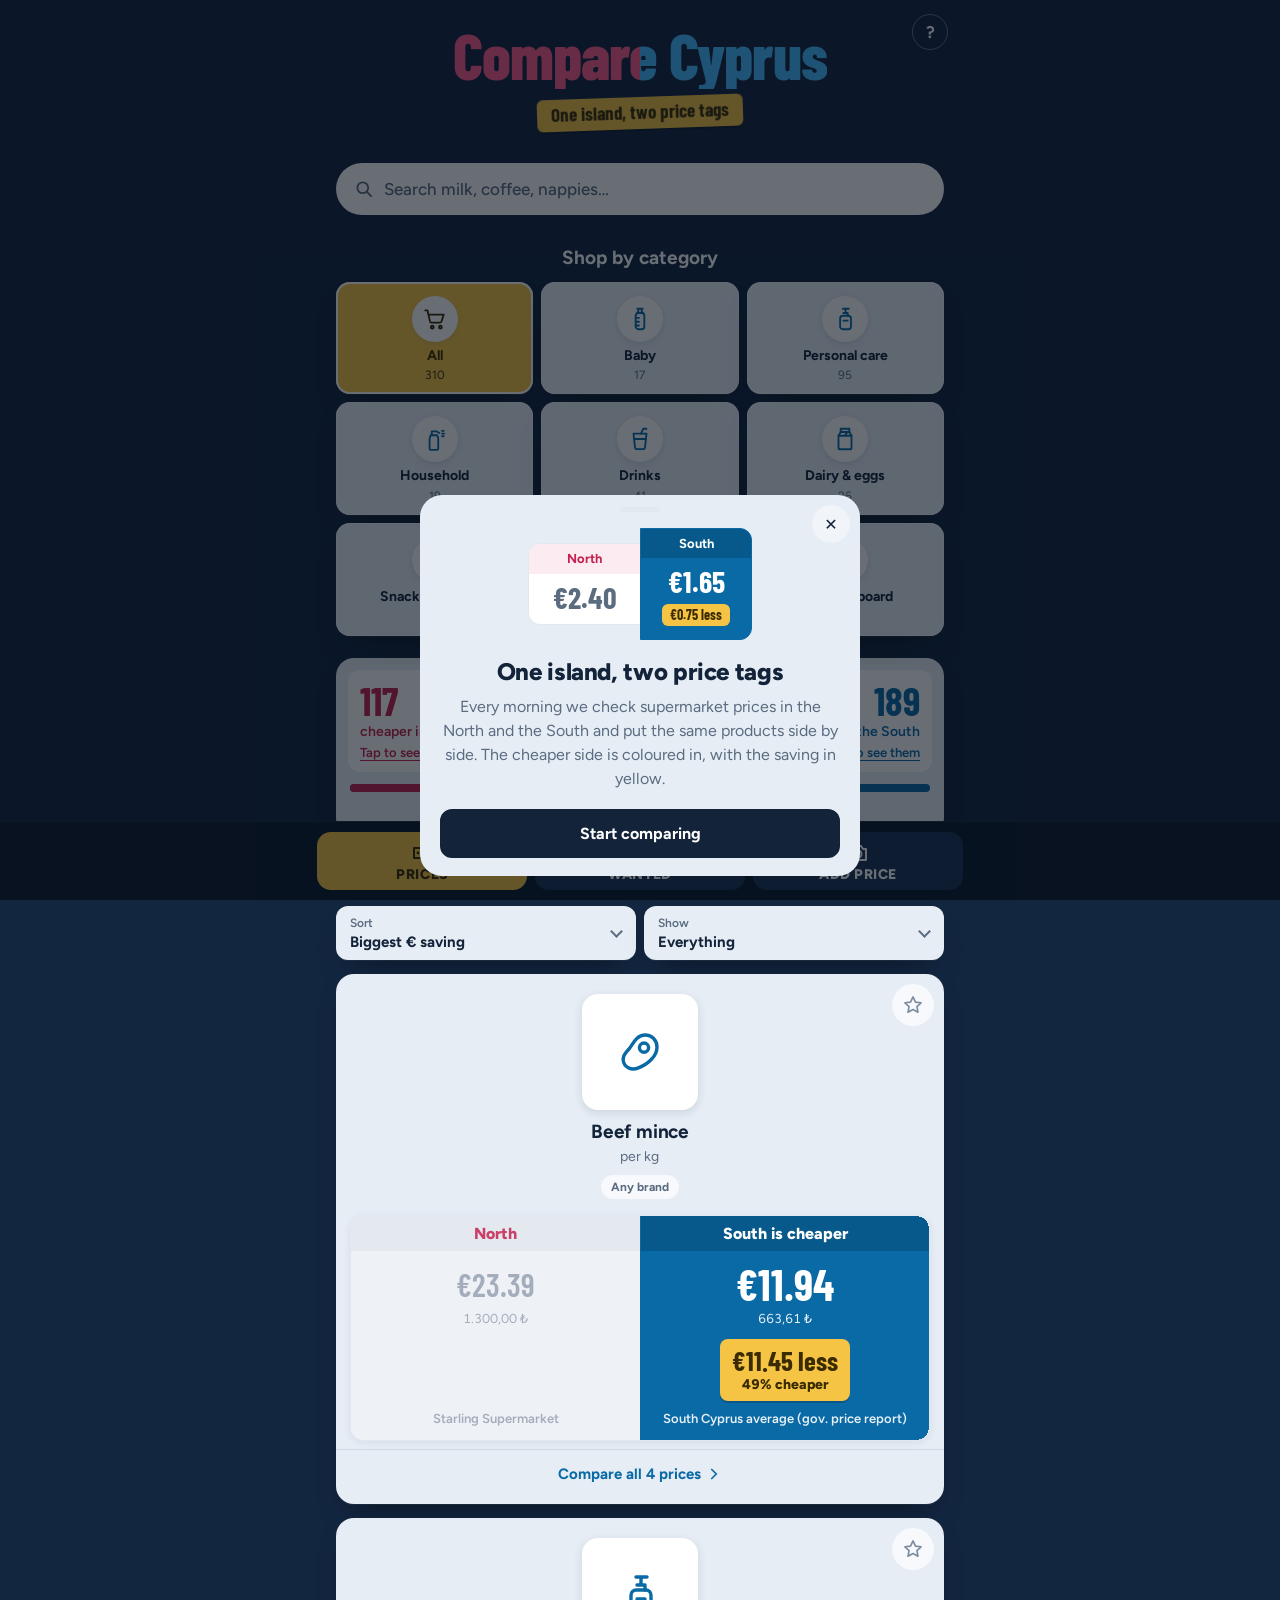
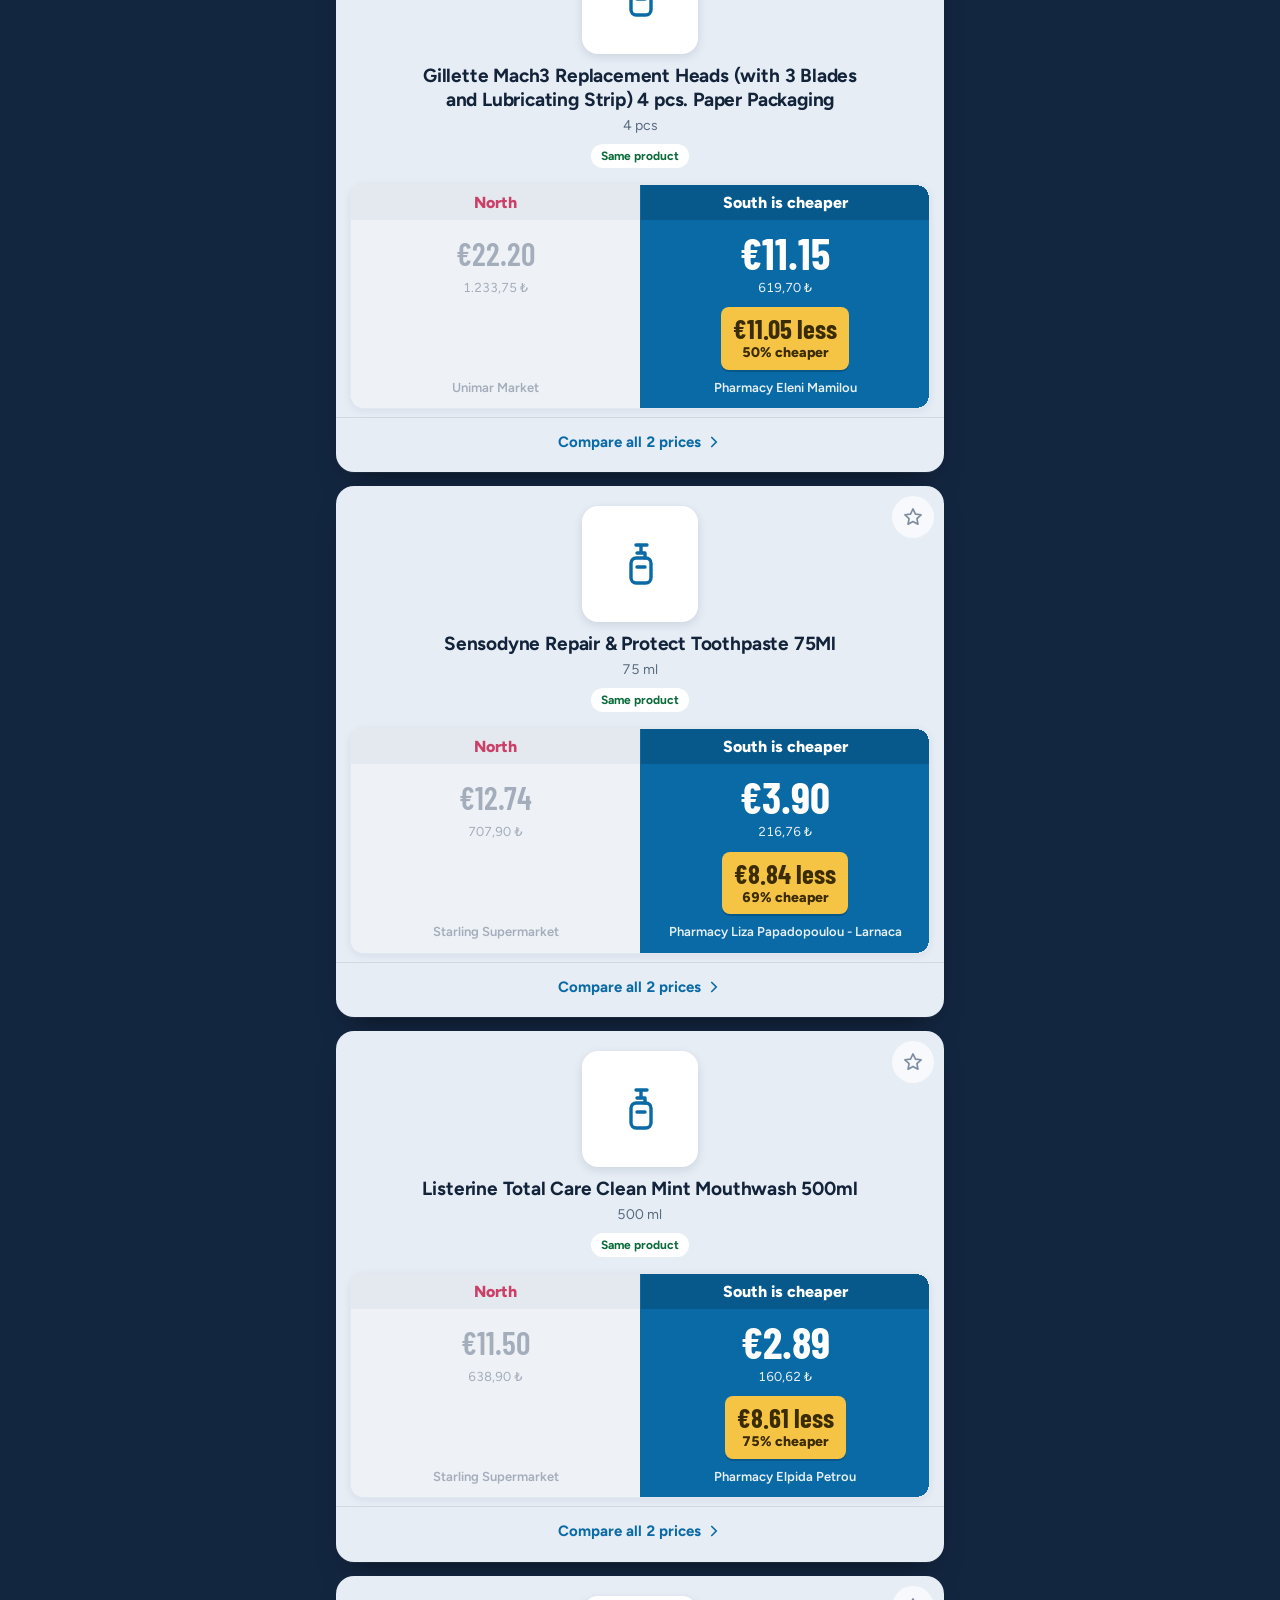
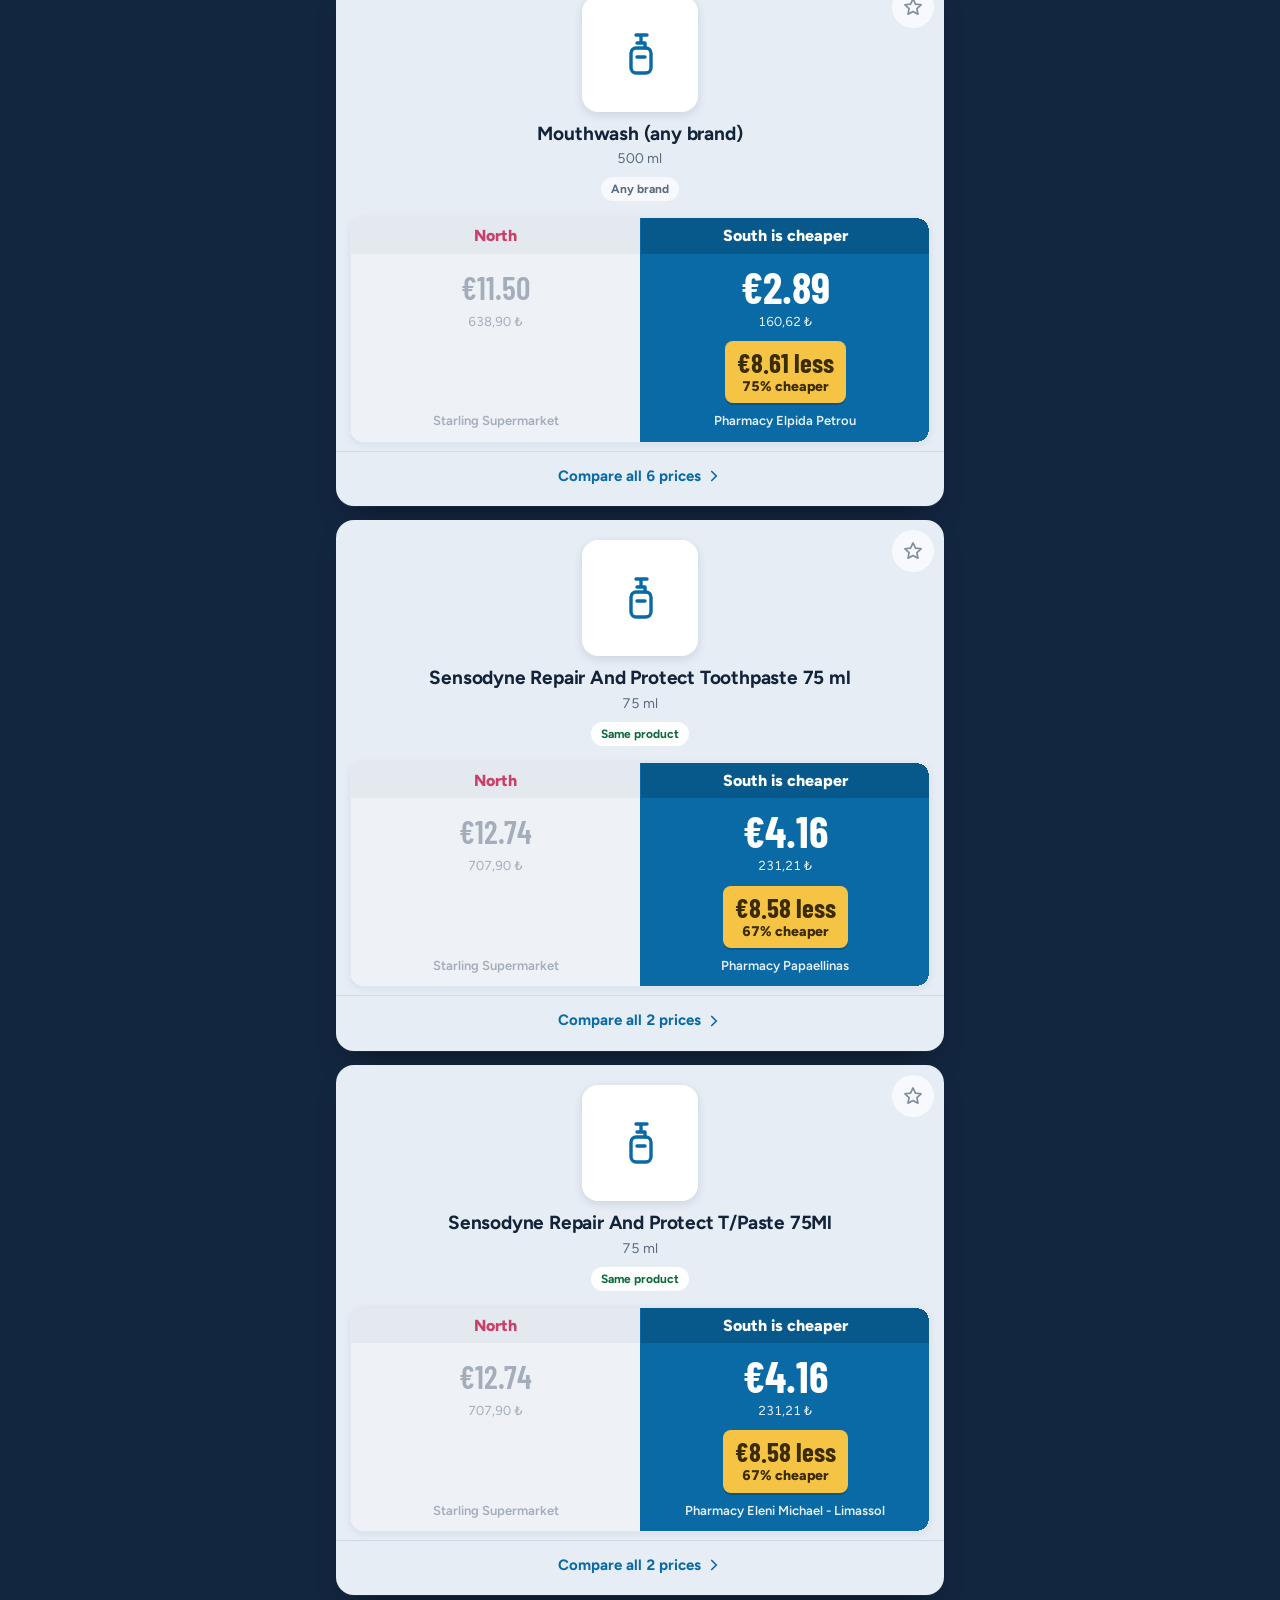
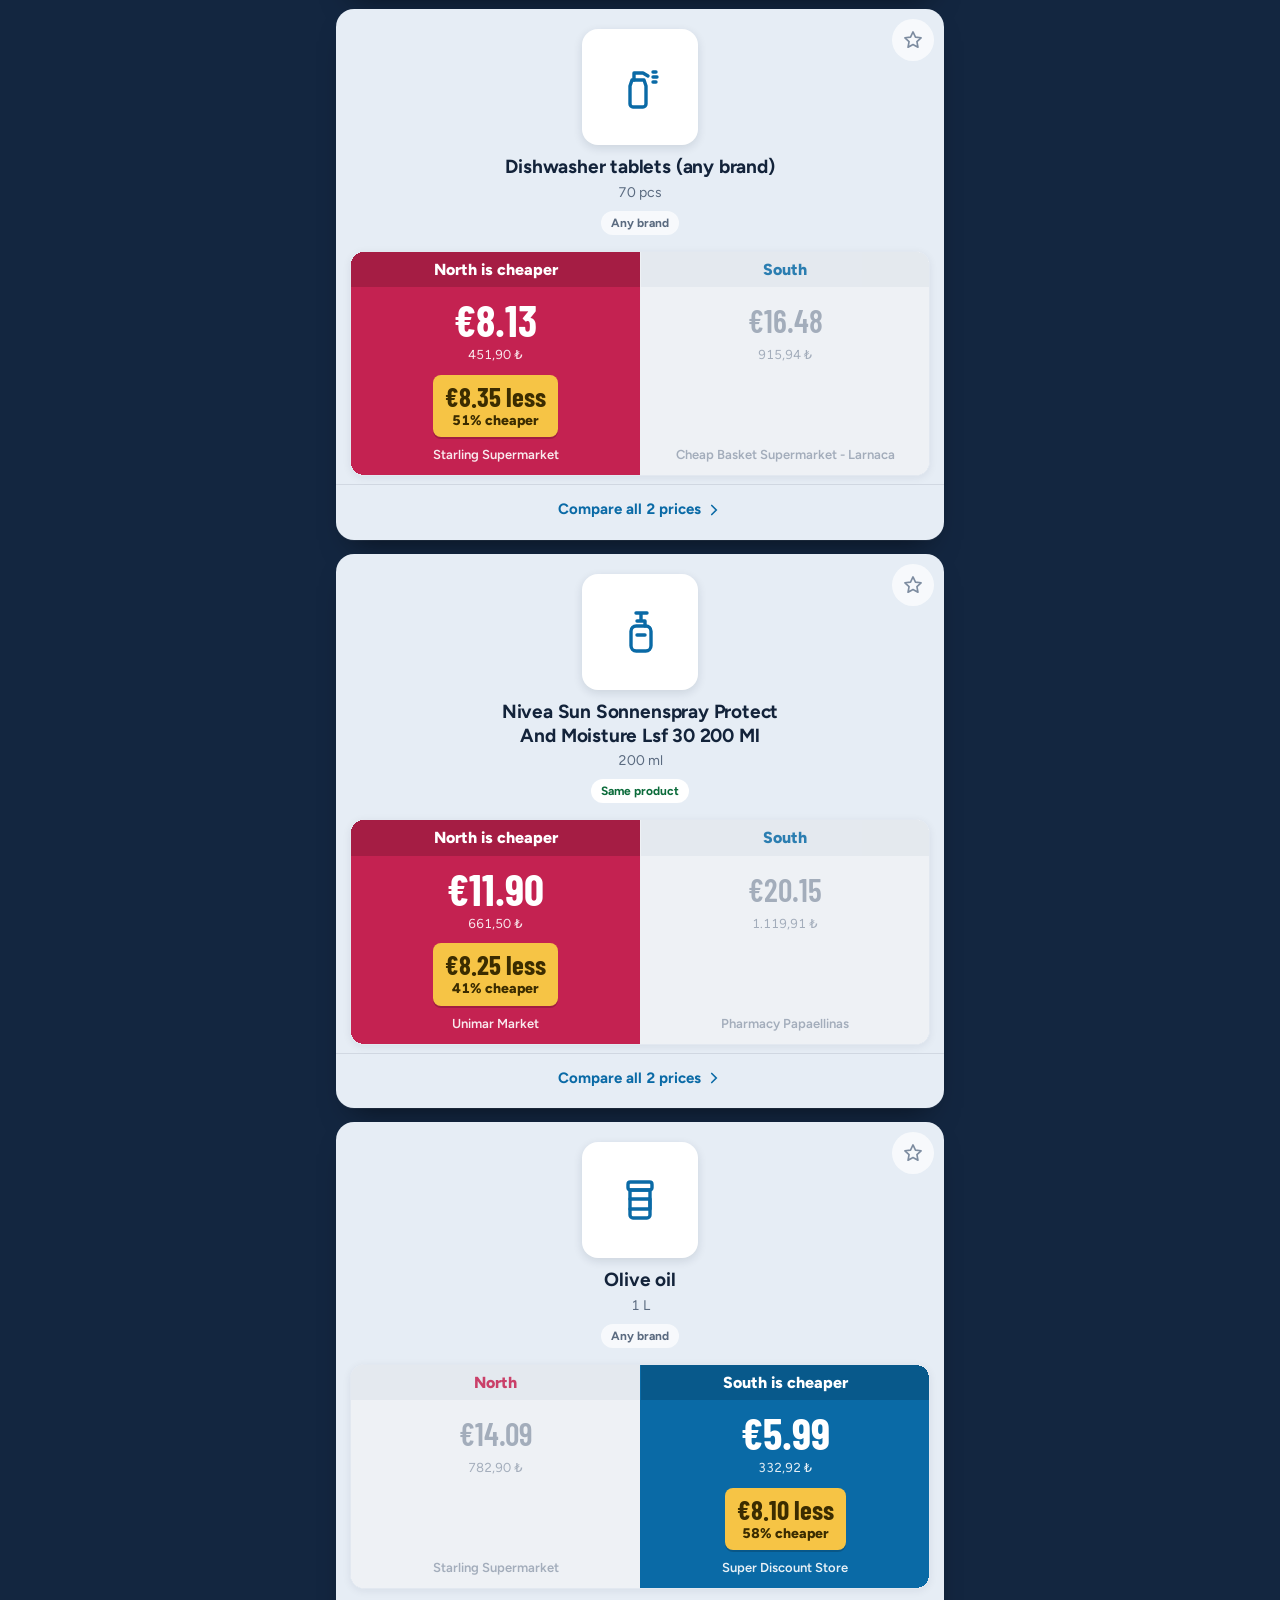
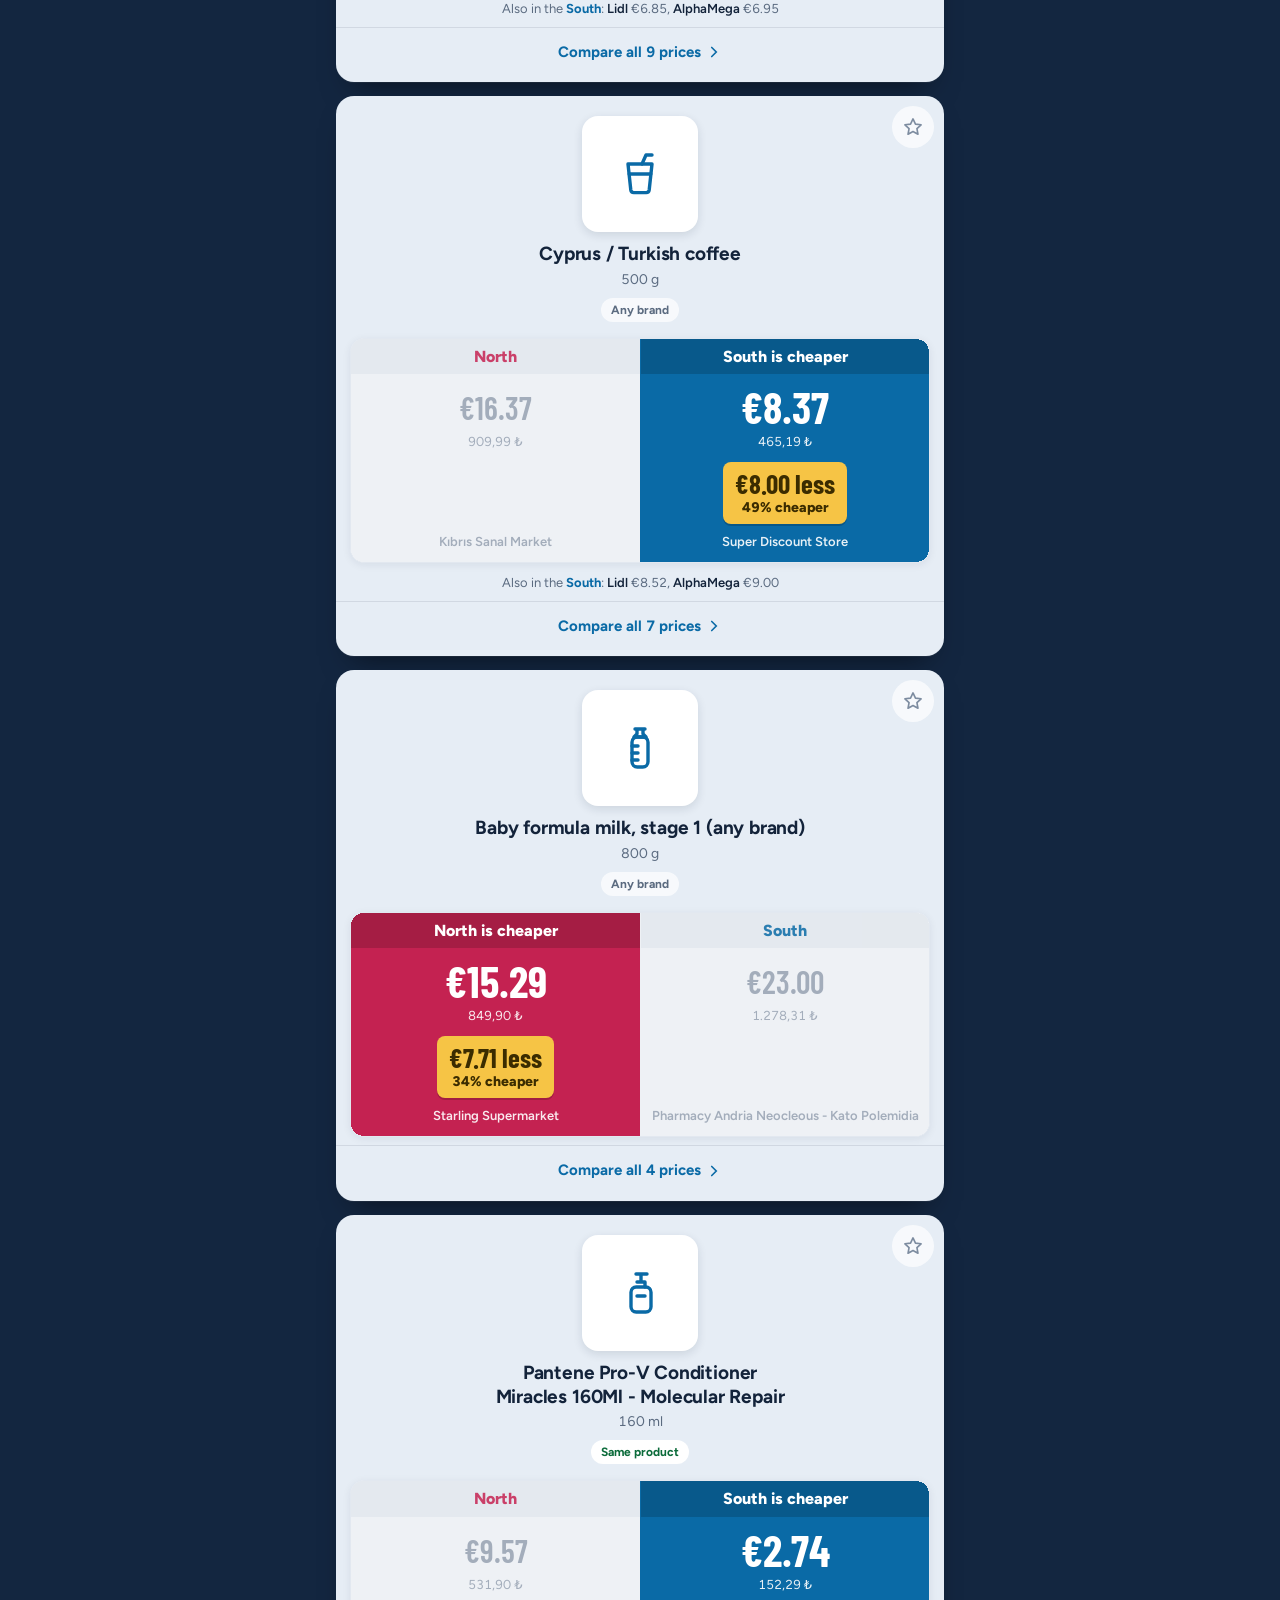
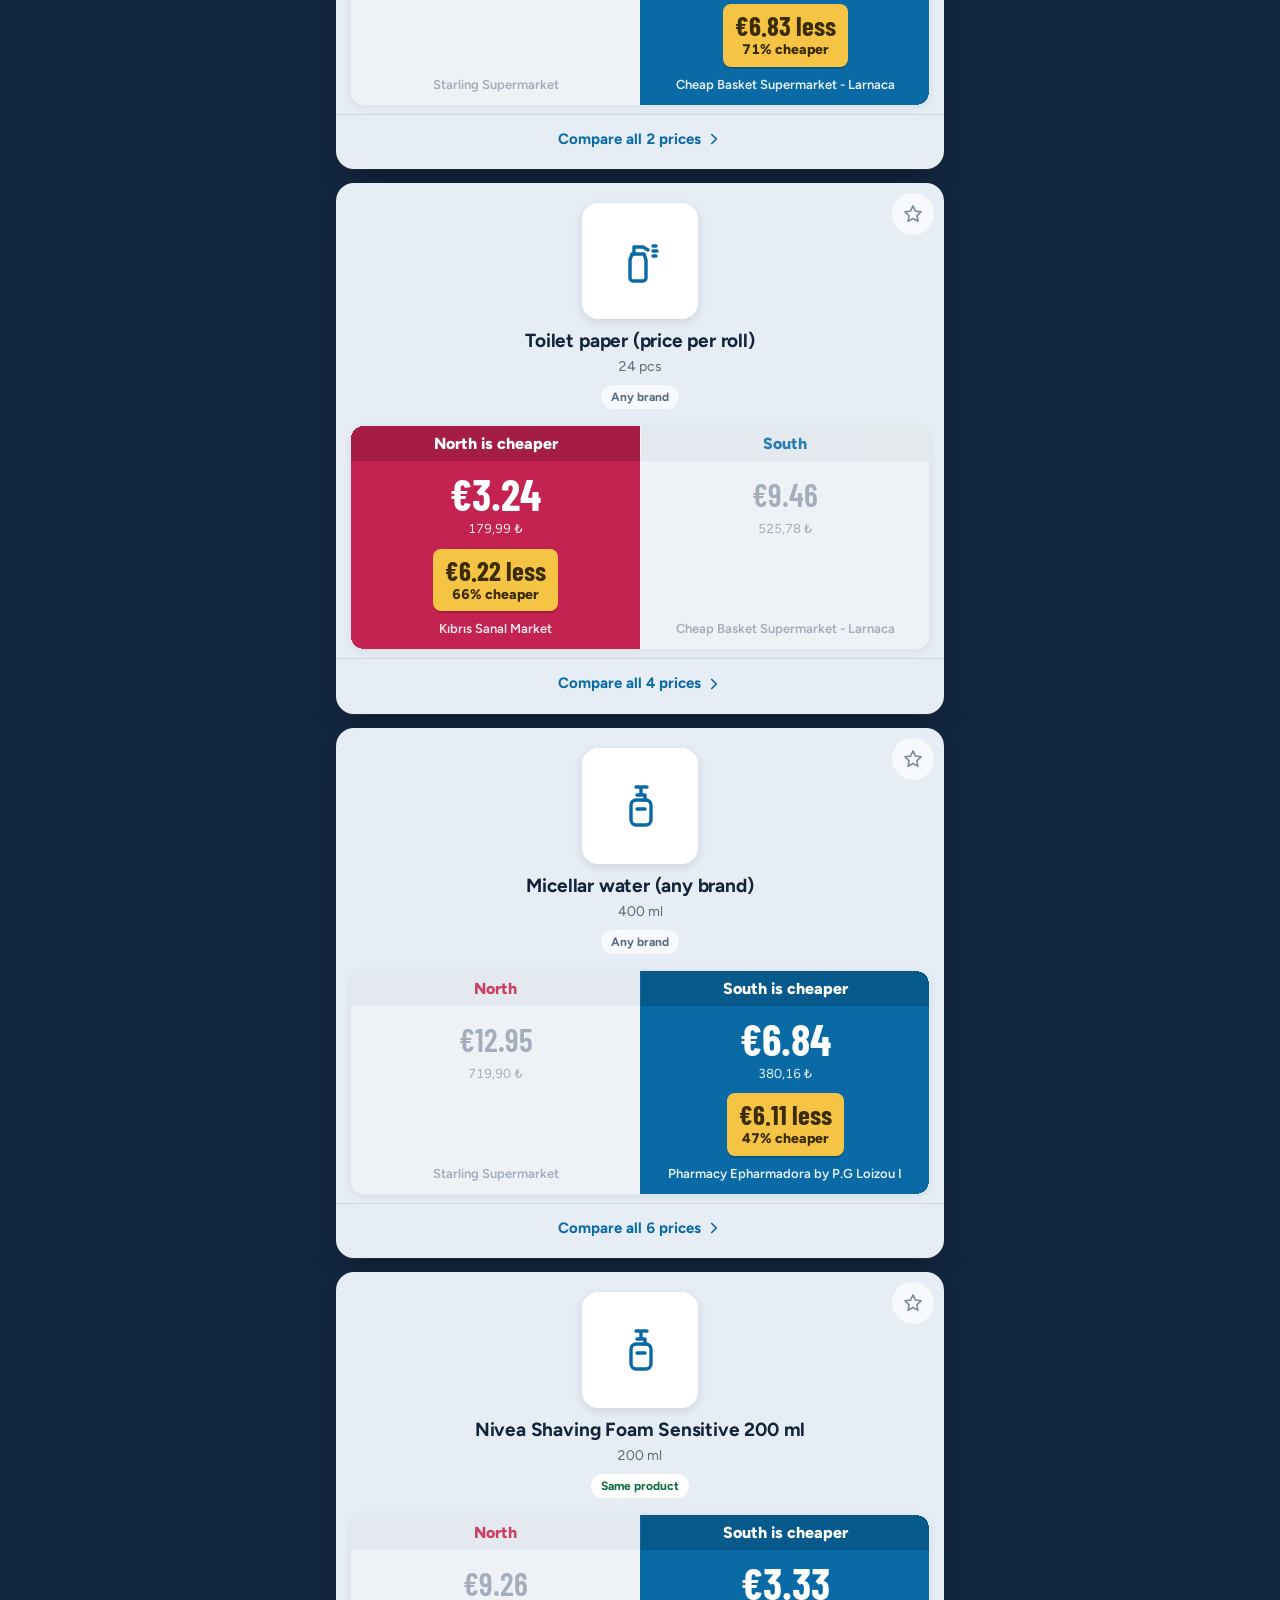
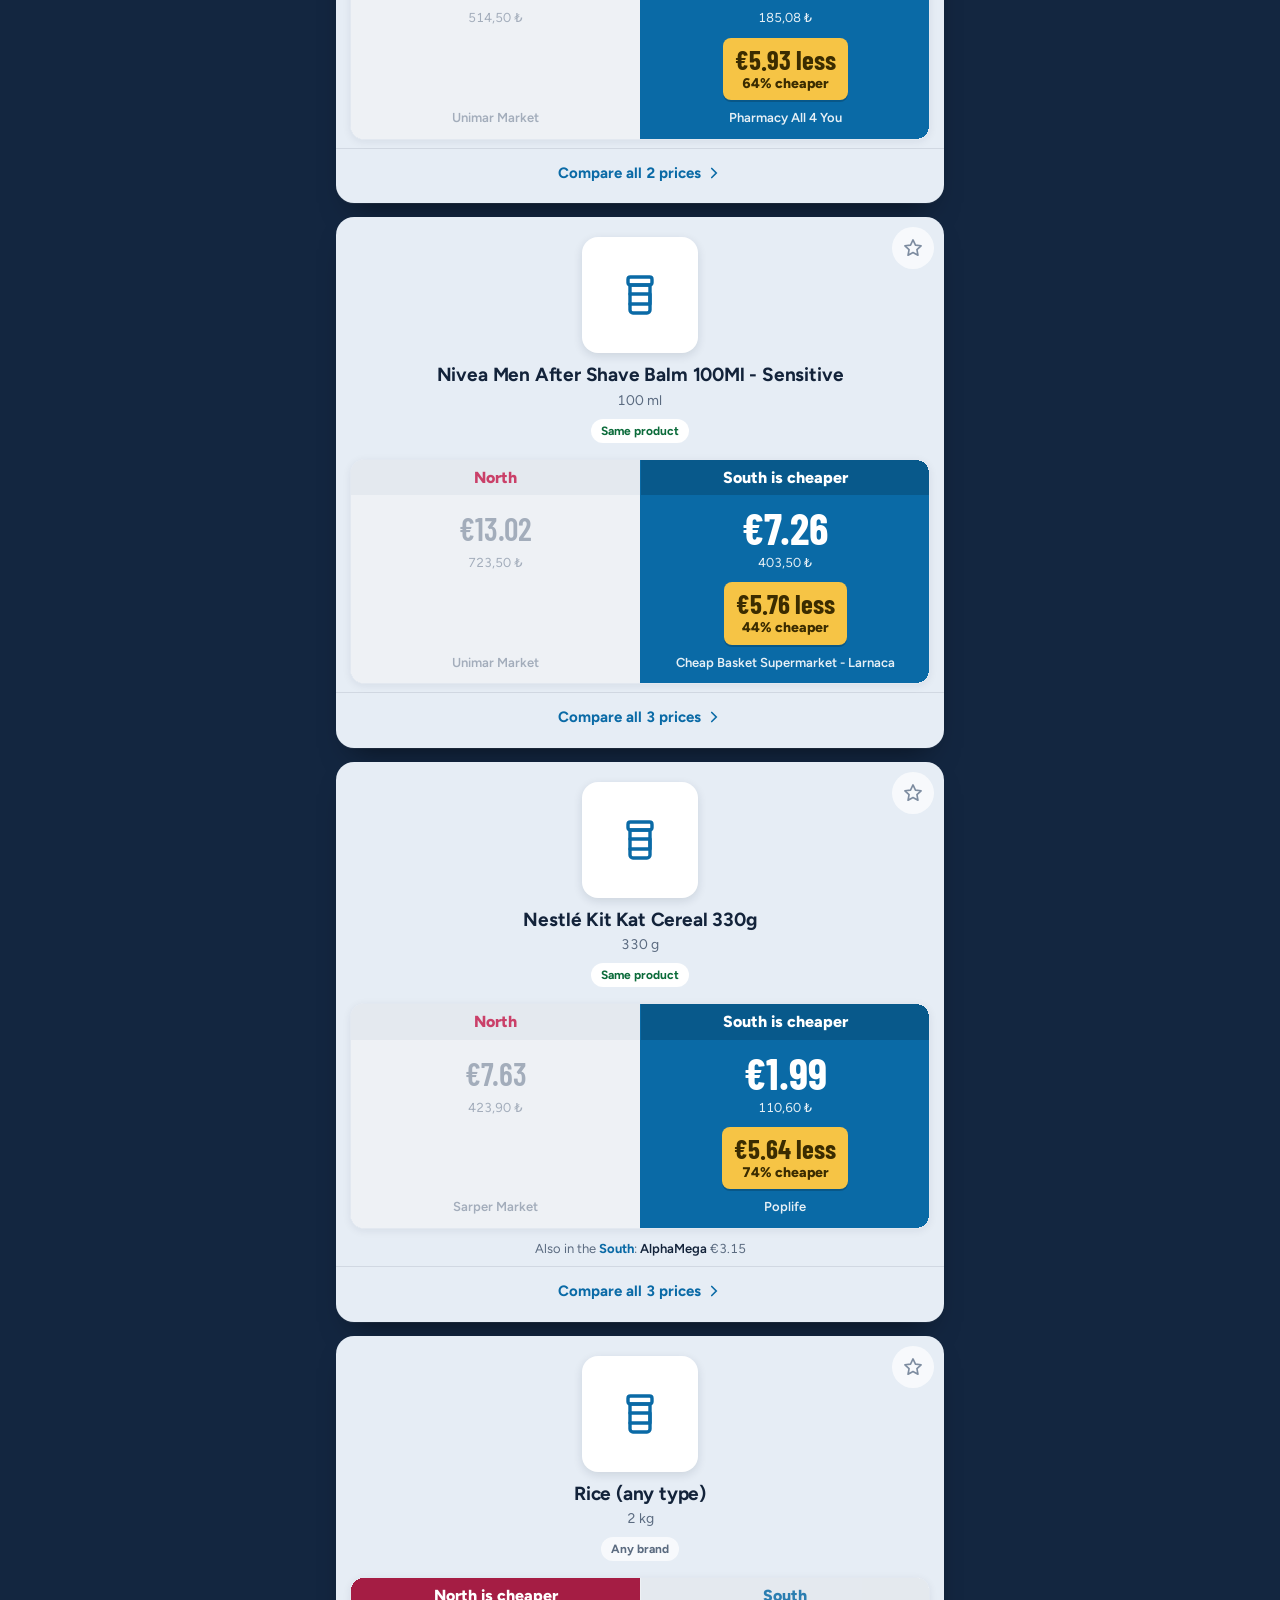
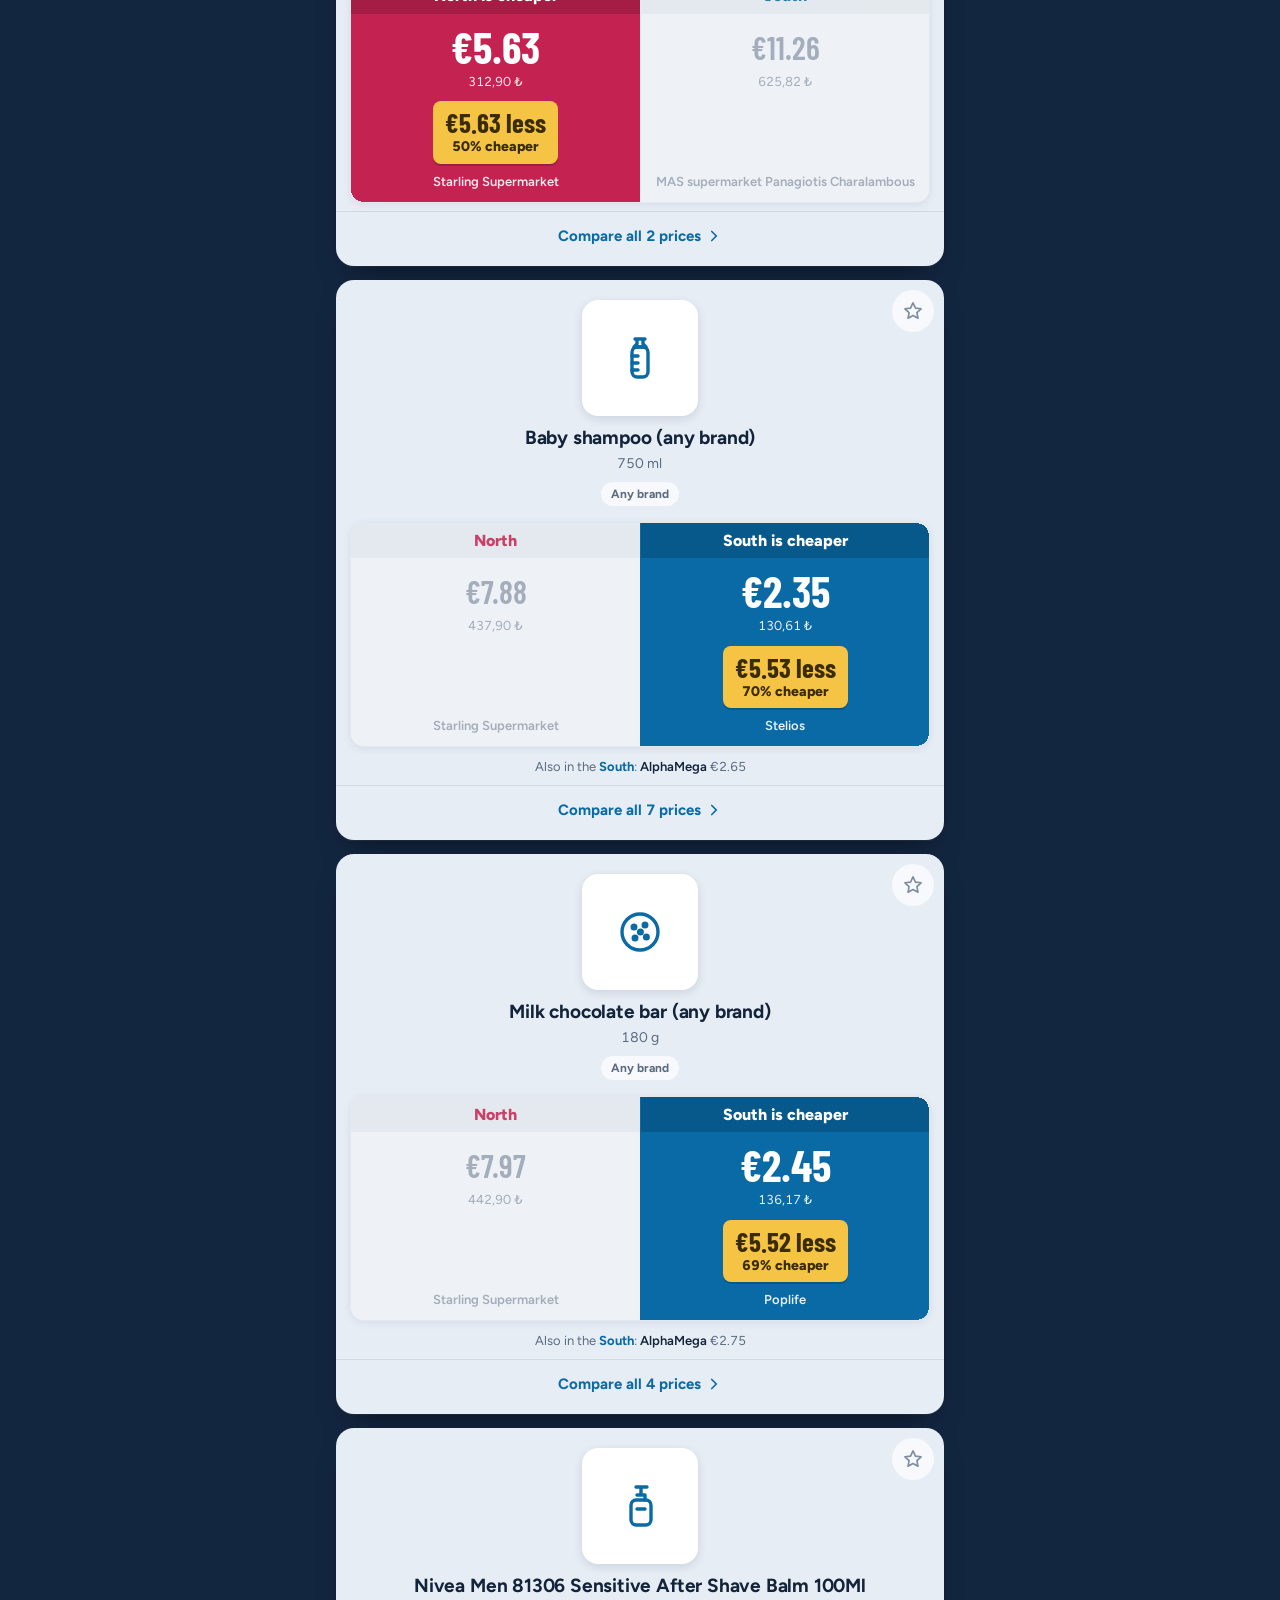
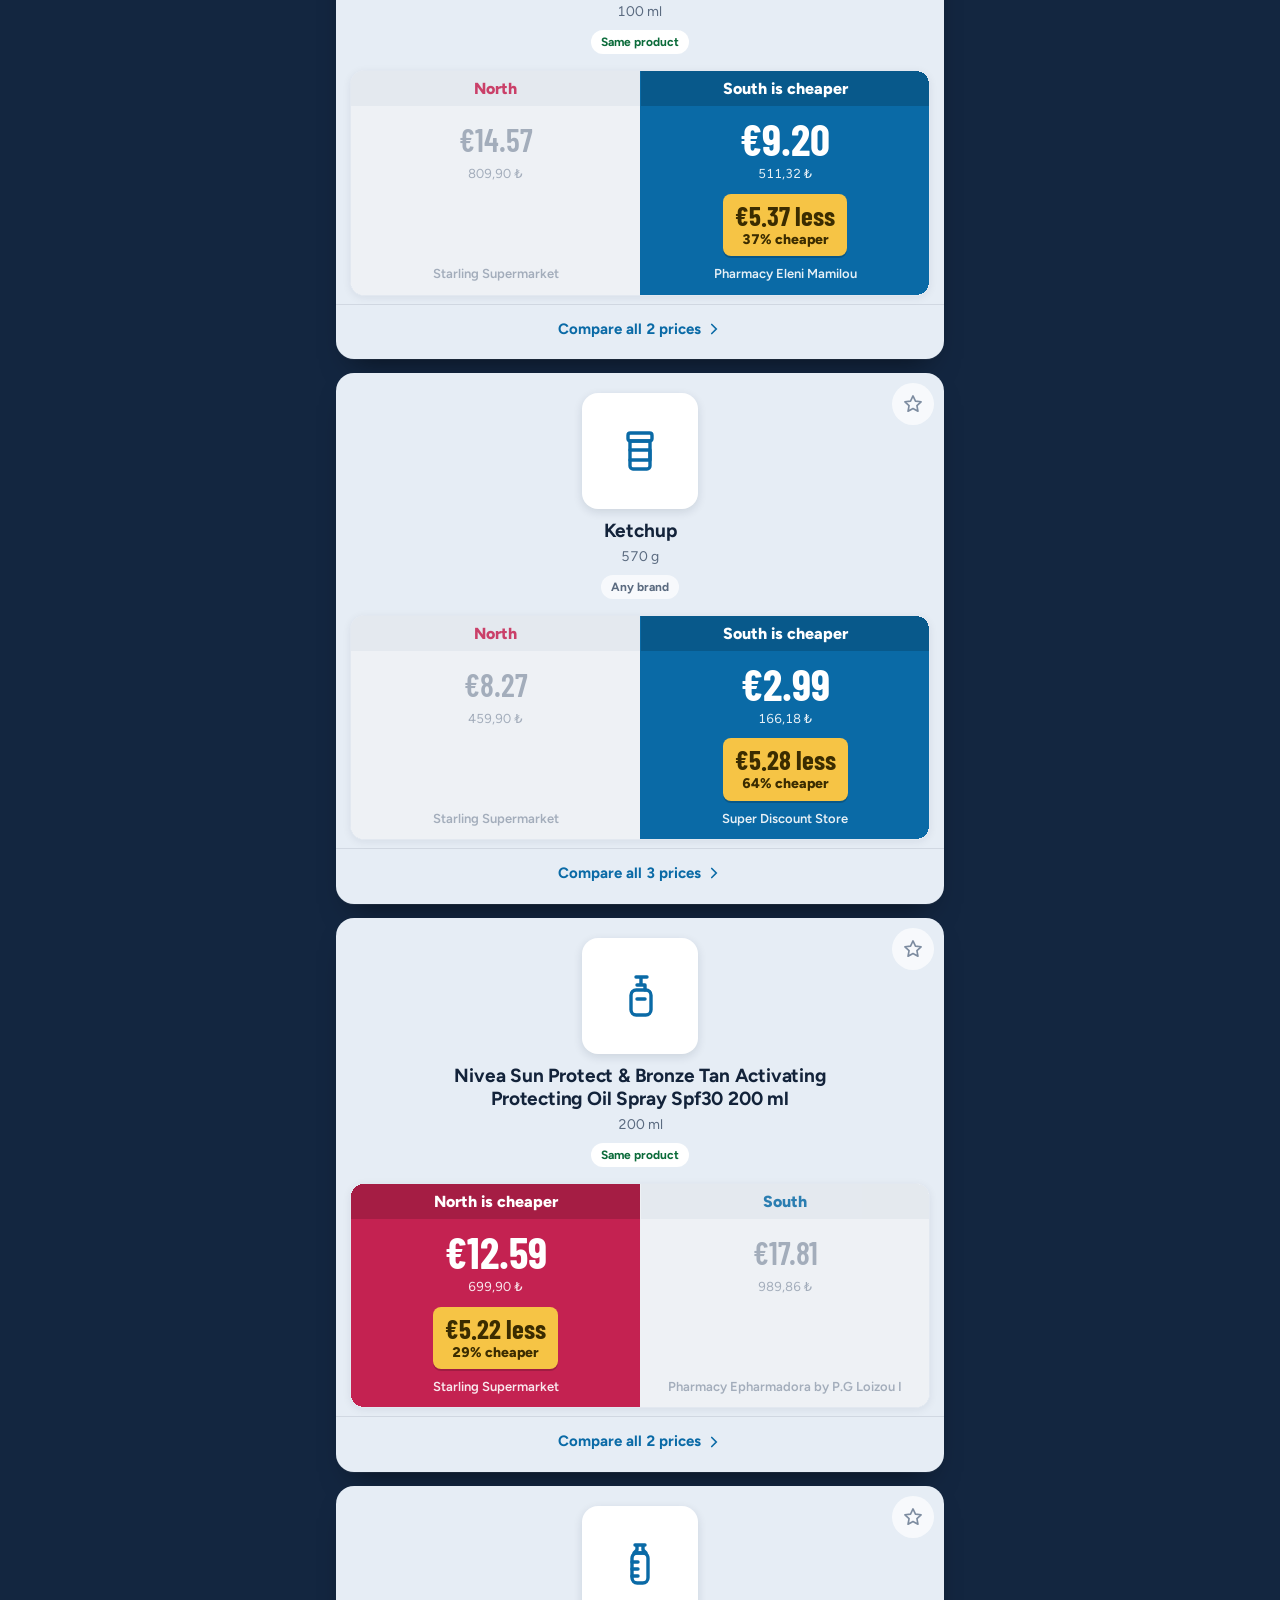
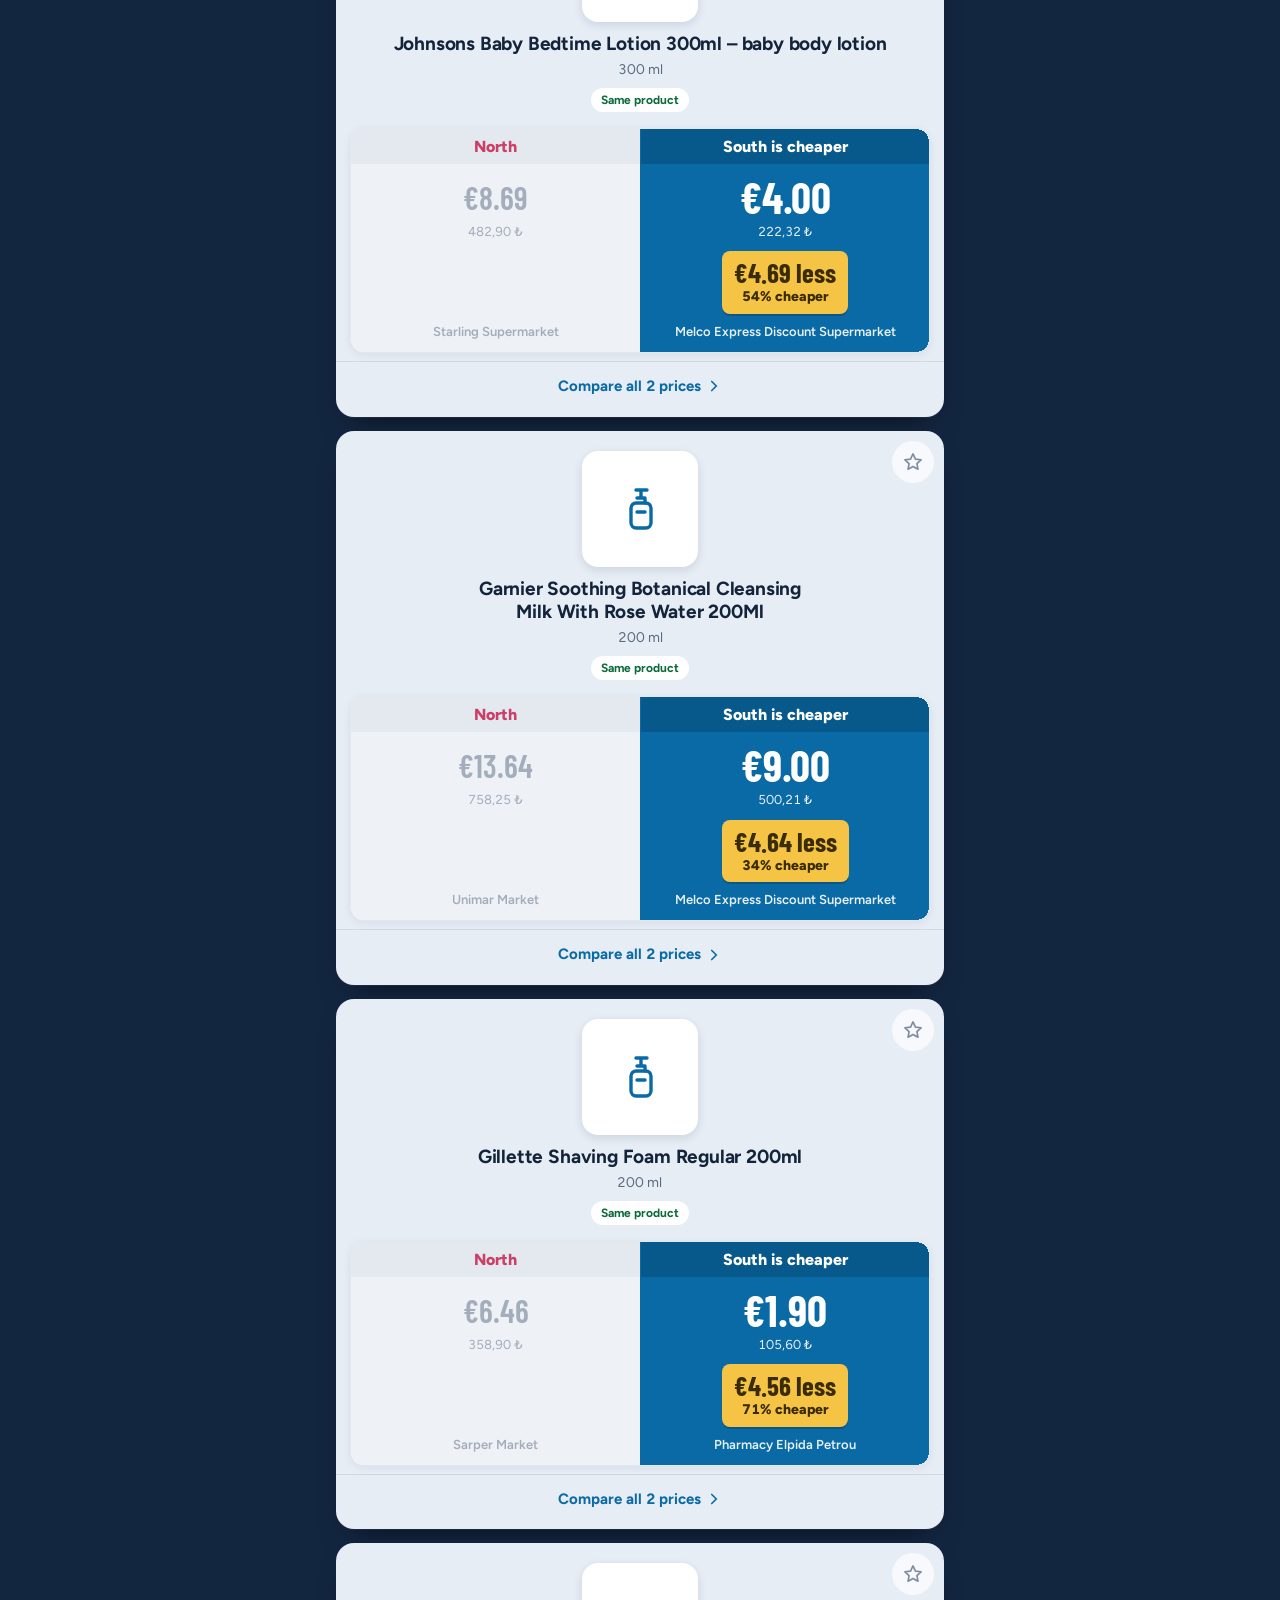
==== commit 93e920dc: "Bigger North/South labels, dearer side greyed out, saving box joined to the cheaper side with a poin" ====
--- a/site/index.html
+++ b/site/index.html
@@ -16,7 +16,7 @@
 <link rel="preconnect" href="https://fonts.googleapis.com">
 <link rel="preconnect" href="https://fonts.gstatic.com" crossorigin>
 <link rel="stylesheet" href="https://fonts.googleapis.com/css2?family=Barlow+Condensed:wght@500;600;700;800&family=Figtree:wght@400;500;600;700;800&display=swap">
-<link rel="stylesheet" href="style.css?v=02fc2ad2">
+<link rel="stylesheet" href="style.css?v=f043434a">
 </head>
 <body>
 <div class="page">
@@ -122,7 +122,7 @@
   <a href="#contrib" data-view="contrib"><svg width="24" height="24" viewBox="0 0 24 24" aria-hidden="true"><path d="M4 8h3l2-3h6l2 3h3v11H4z" fill="none" stroke="currentColor" stroke-width="2" stroke-linejoin="round"/><circle cx="12" cy="13" r="3.5" fill="none" stroke="currentColor" stroke-width="2"/></svg><span>Add price</span></a>
 </nav>
 
-<script src="app.js?v=c74a8c57"></script>
+<script src="app.js?v=97a3d880"></script>
 <script src="contribute.js?v=d329b02f"></script>
 <script src="install.js?v=d9f7148f"></script>
 <script src="intro.js?v=046d4bfe"></script>
--- a/site/style.css
+++ b/site/style.css
@@ -427,3 +427,35 @@
   .bar .bN, .psheet, .psheet-in, .intro, .intro-card { transition: none; }
   .star.pop { animation: none; }
 }
+
+/* ---- the cheaper side stands out, the dearer side steps back ---- */
+/* product cards */
+.tag .strip { font-size: 16px; font-weight: 800; padding: 8px 6px; }
+.tags:has(.tag.win) .tag:not(.win) { background: #eef1f5; }
+.tags:has(.tag.win) .tag:not(.win) .strip { background: #e3e8ee; opacity: .85; }
+.tags:has(.tag.win) .tag:not(.win) .pr { color: #a3adbb; font-size: 32px; }
+.tags:has(.tag.win) .tag:not(.win) .pl, .tags:has(.tag.win) .tag:not(.win) .sn { color: #a3adbb; }
+.sticker { padding: 8px 12px 9px; box-shadow: 0 2px 0 rgba(0,0,0,.18); }
+.sticker b { font-size: 27px; font-weight: 700; }
+.sticker span { margin-top: 3px; font-size: 14px; font-weight: 800; }
+
+/* product page and My list: price pair and saving box joined into one block,
+   with a yellow pointer from the box up into the cheaper side */
+.pcomp { margin: 18px 0 12px; border-radius: 16px; box-shadow: 0 4px 16px rgba(19,35,58,.14); }
+.pcomp .pduo { margin: 0; border-radius: 16px 16px 0 0; border-bottom: 0; box-shadow: none; }
+.pcomp .pv { position: relative; border-radius: 0 0 16px 16px; padding: 18px 12px 16px; gap: 4px; }
+.pcomp .pv.same { border: 1px solid var(--rule); border-top: 0; }
+.pv span:first-child { font-size: 20px; font-weight: 800; }
+.pv b { font-size: 50px; line-height: 1; }
+.pv span:last-child { font-size: 18px; font-weight: 800; }
+.pv.N::before, .pv.S::before { content: ""; position: absolute; top: -13px; margin-left: -14px; border: 14px solid transparent; border-top: 0;
+  border-bottom-color: var(--offer); }
+.pv.N::before { left: 25%; }
+.pv.S::before { left: 75%; }
+.pd i { font-size: 20px; font-weight: 800; }
+.pd { padding: 12px 10px 18px; }
+.pd.win b { font-size: 46px; }
+.pduo:has(.pd.win) .pd:not(.win) { background: #eceff3; }
+.pduo:has(.pd.win) .pd:not(.win) i { opacity: .7; }
+.pduo:has(.pd.win) .pd:not(.win) b { color: #a3adbb; font-size: 34px; }
+.pduo:has(.pd.win) .pd:not(.win) span { color: #a3adbb; }
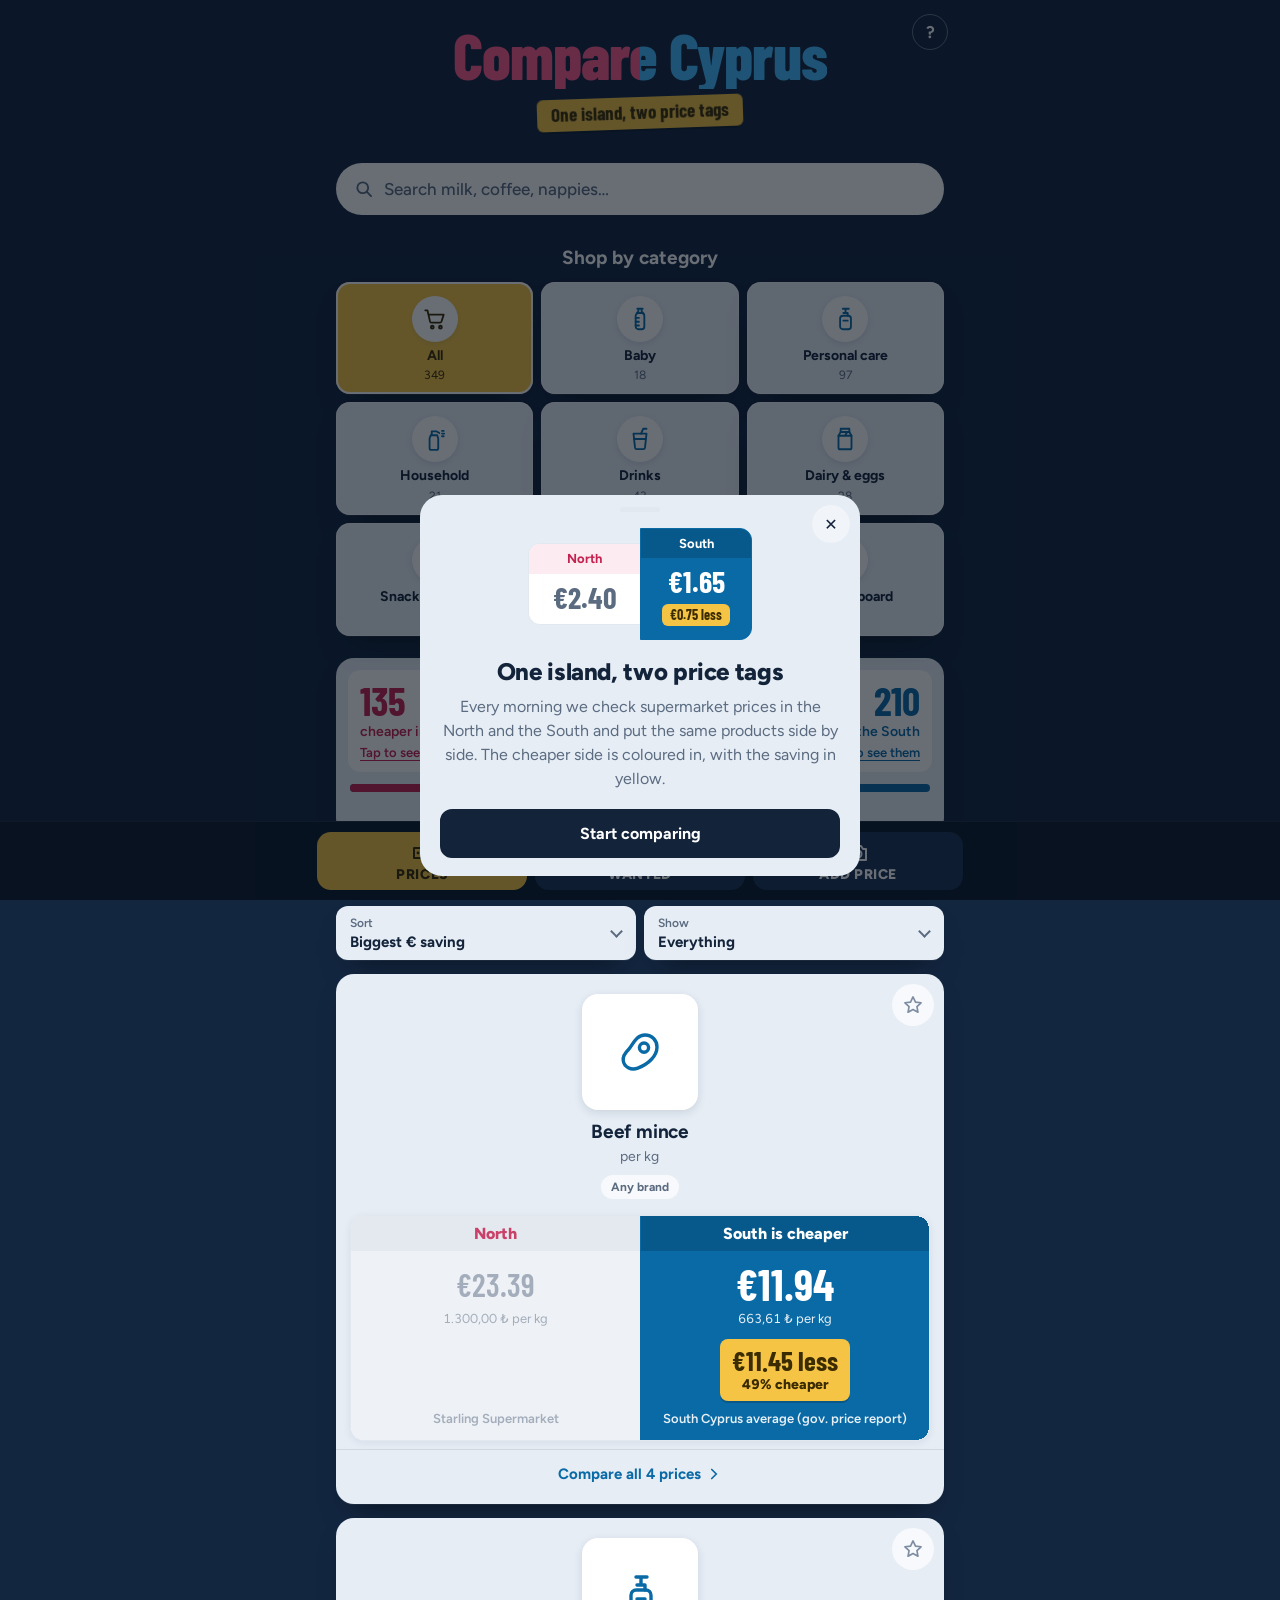
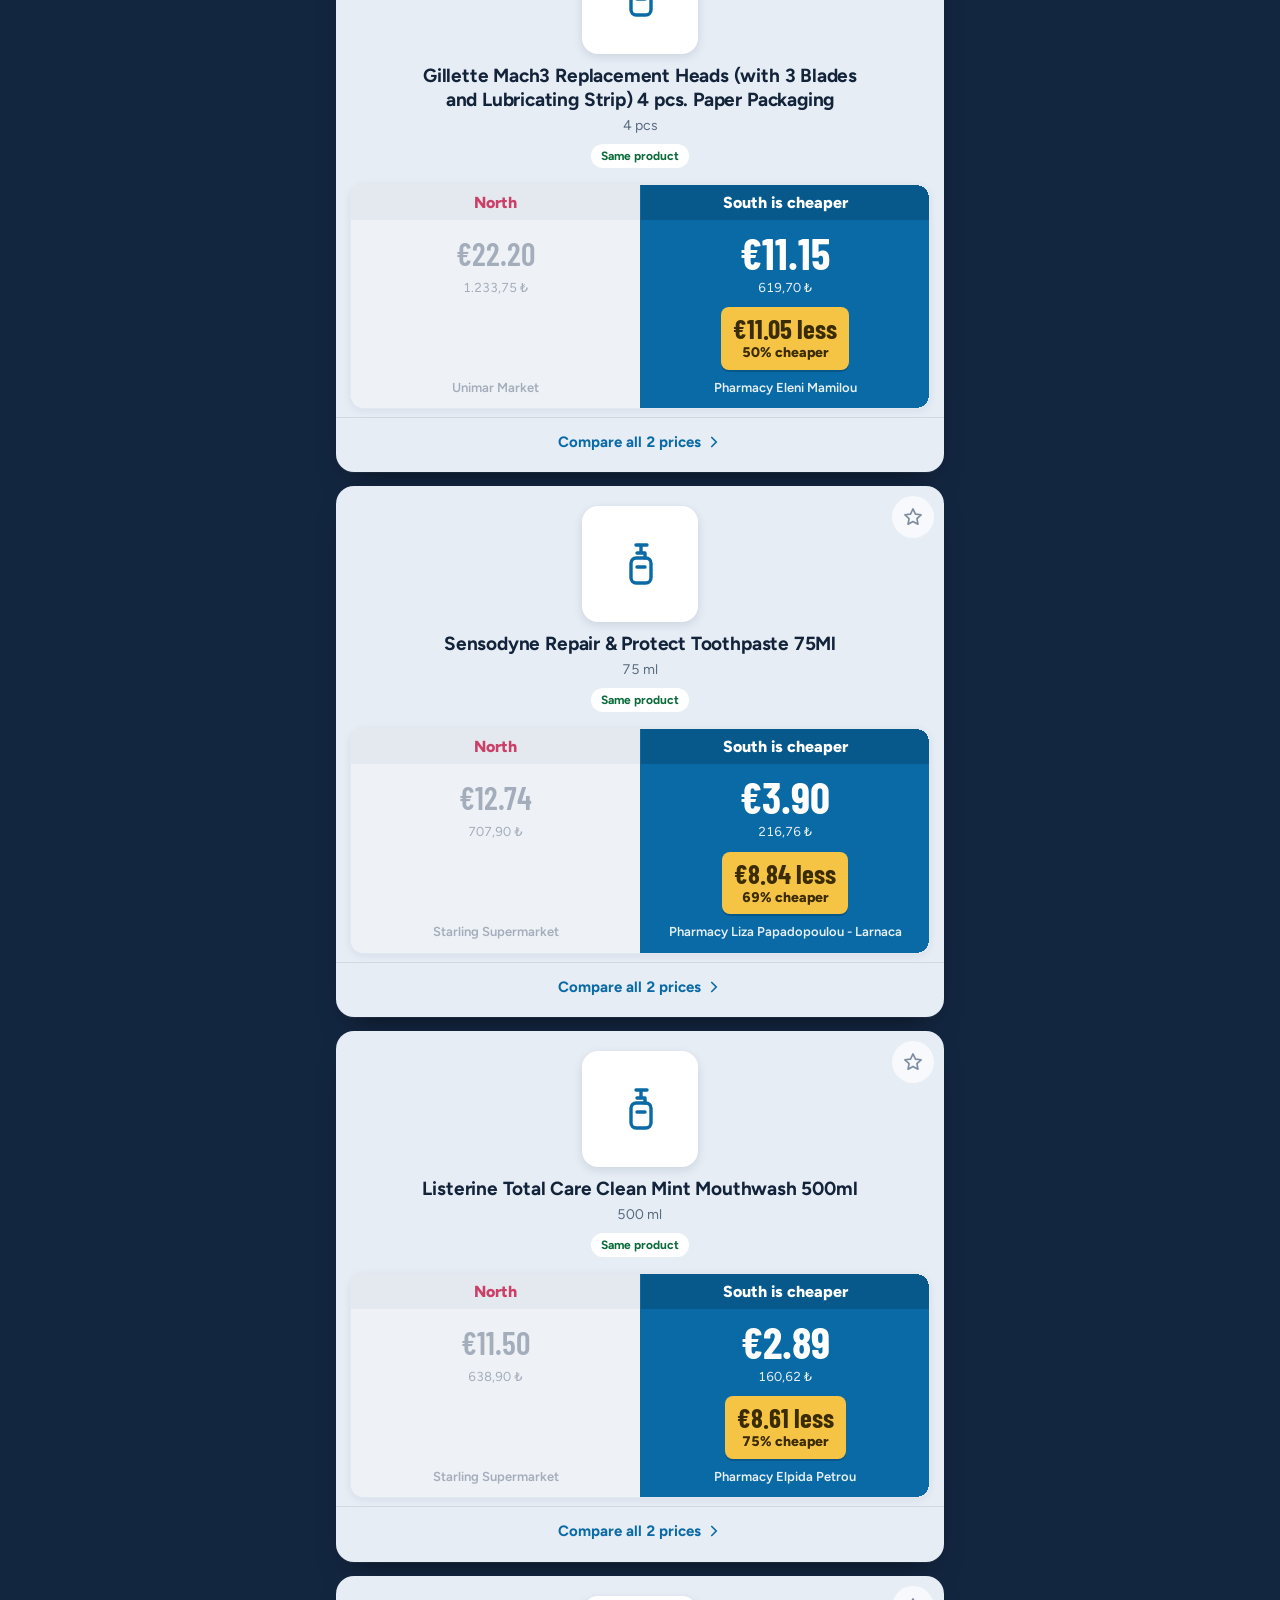
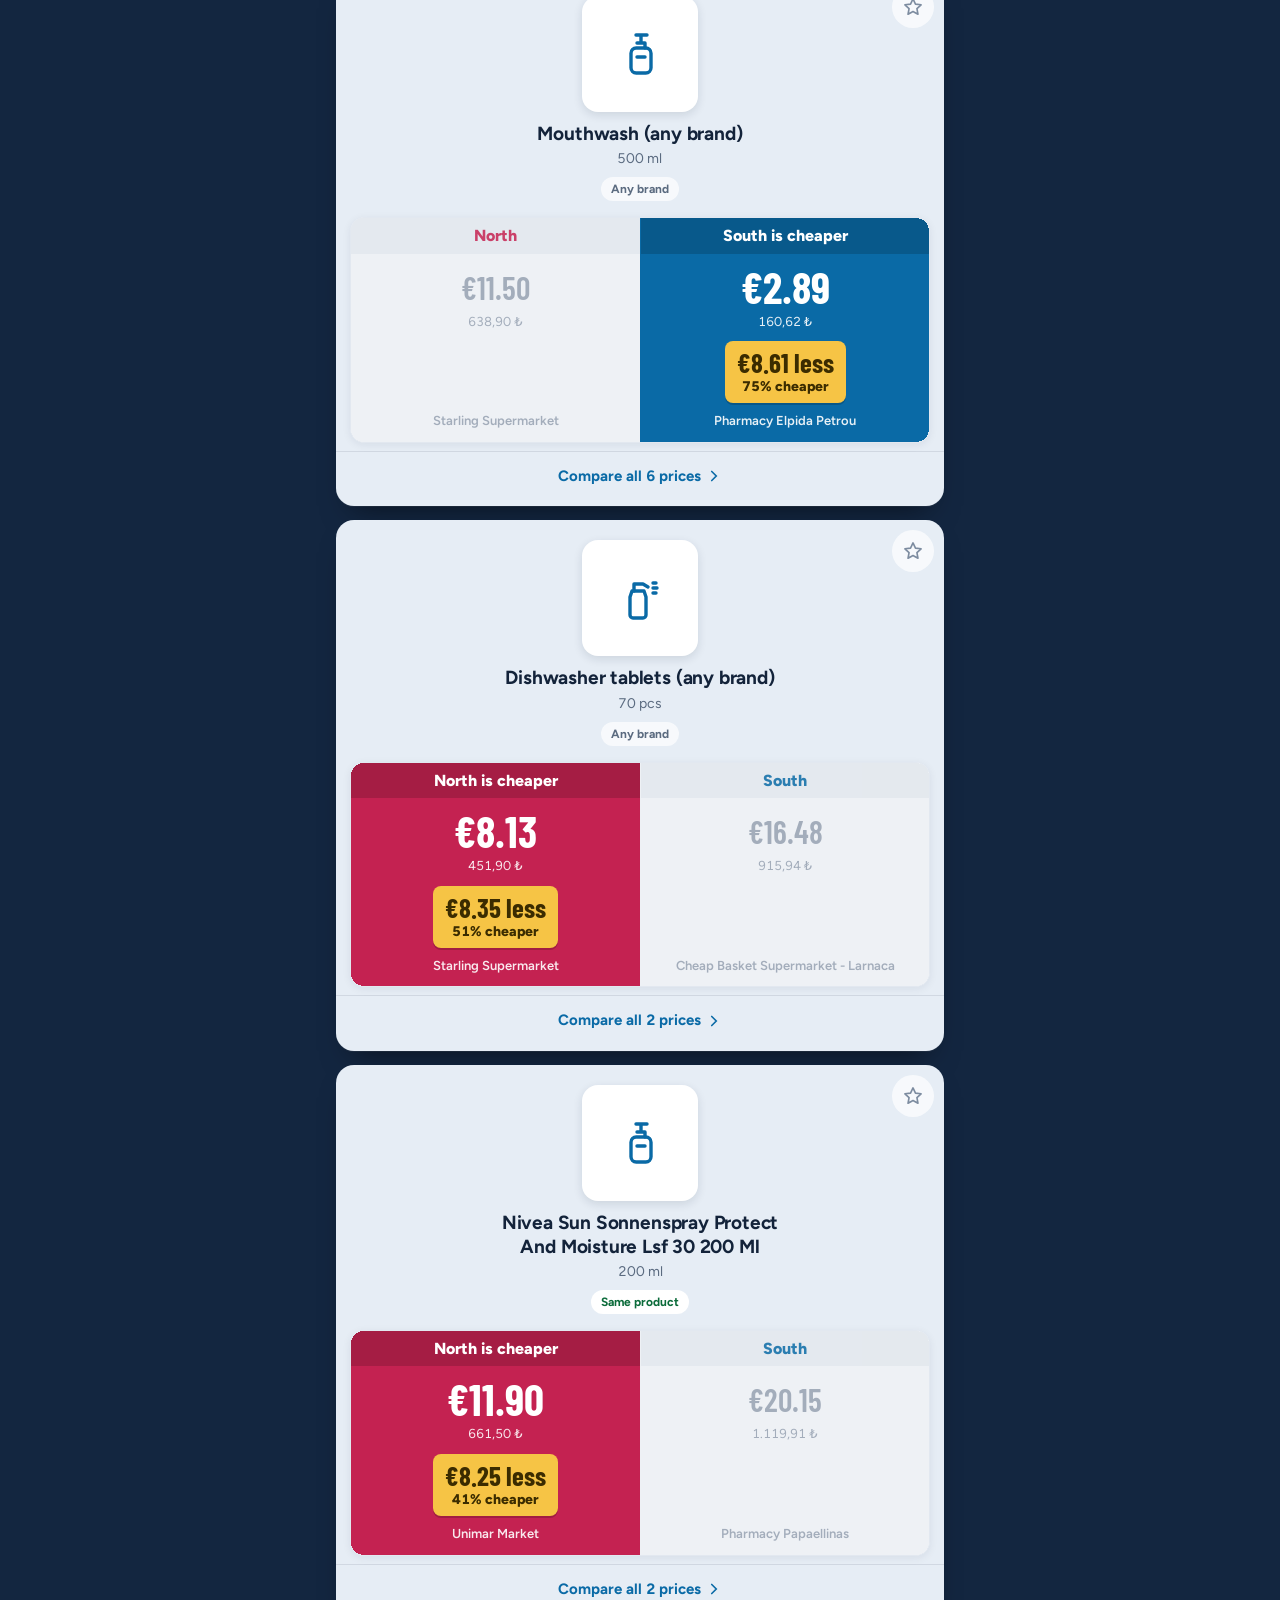
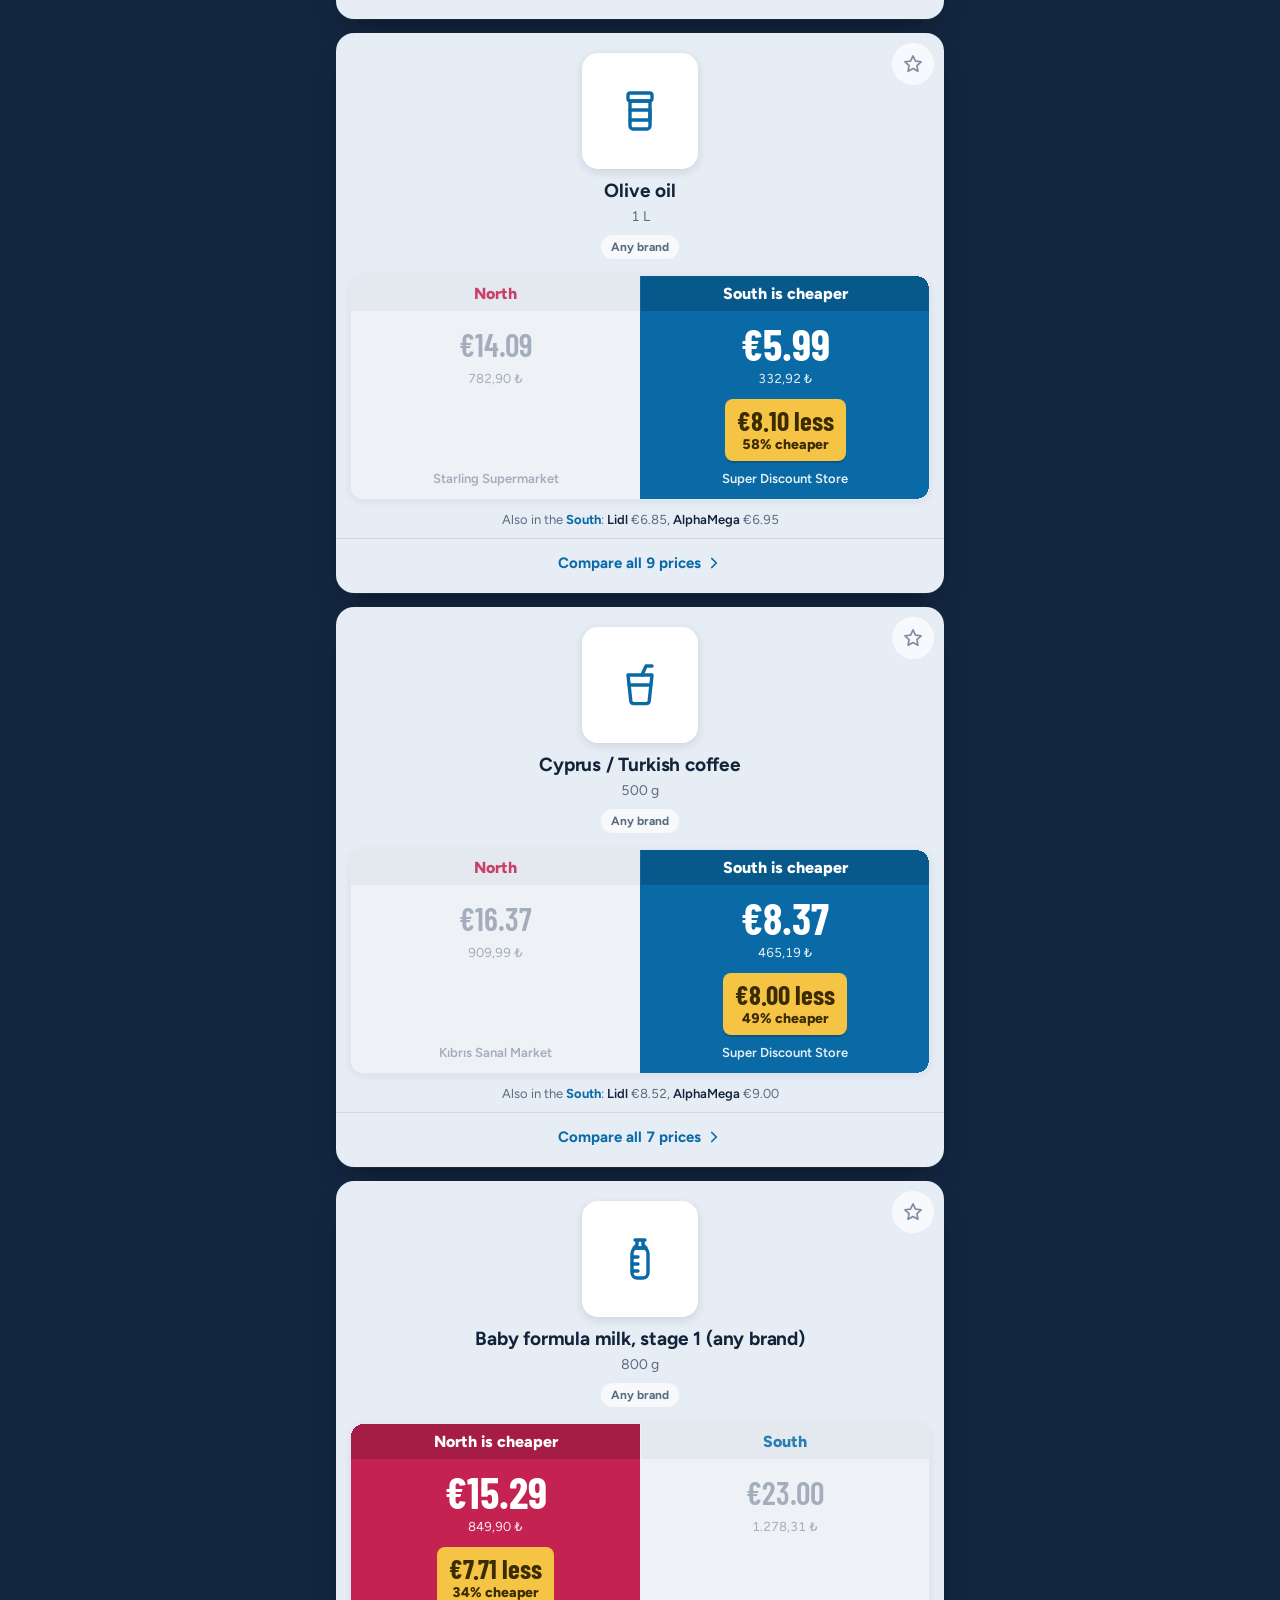
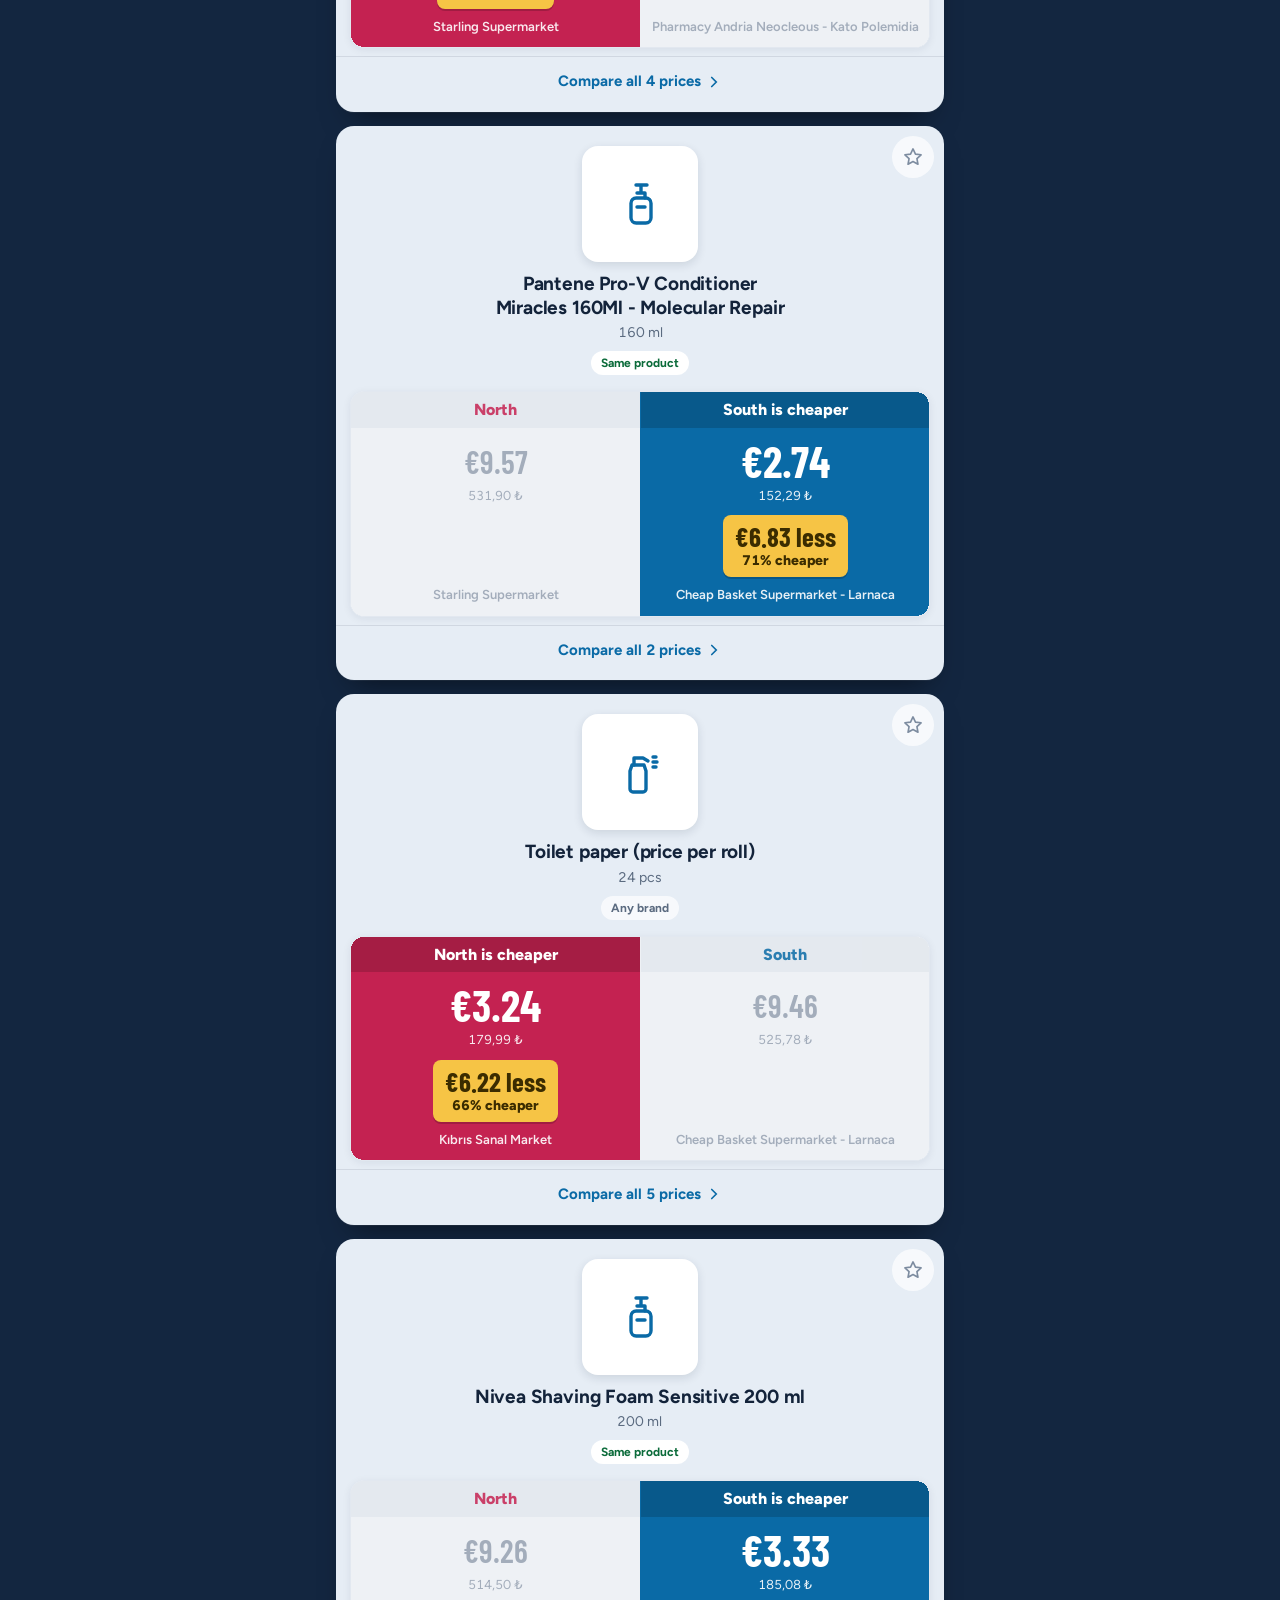
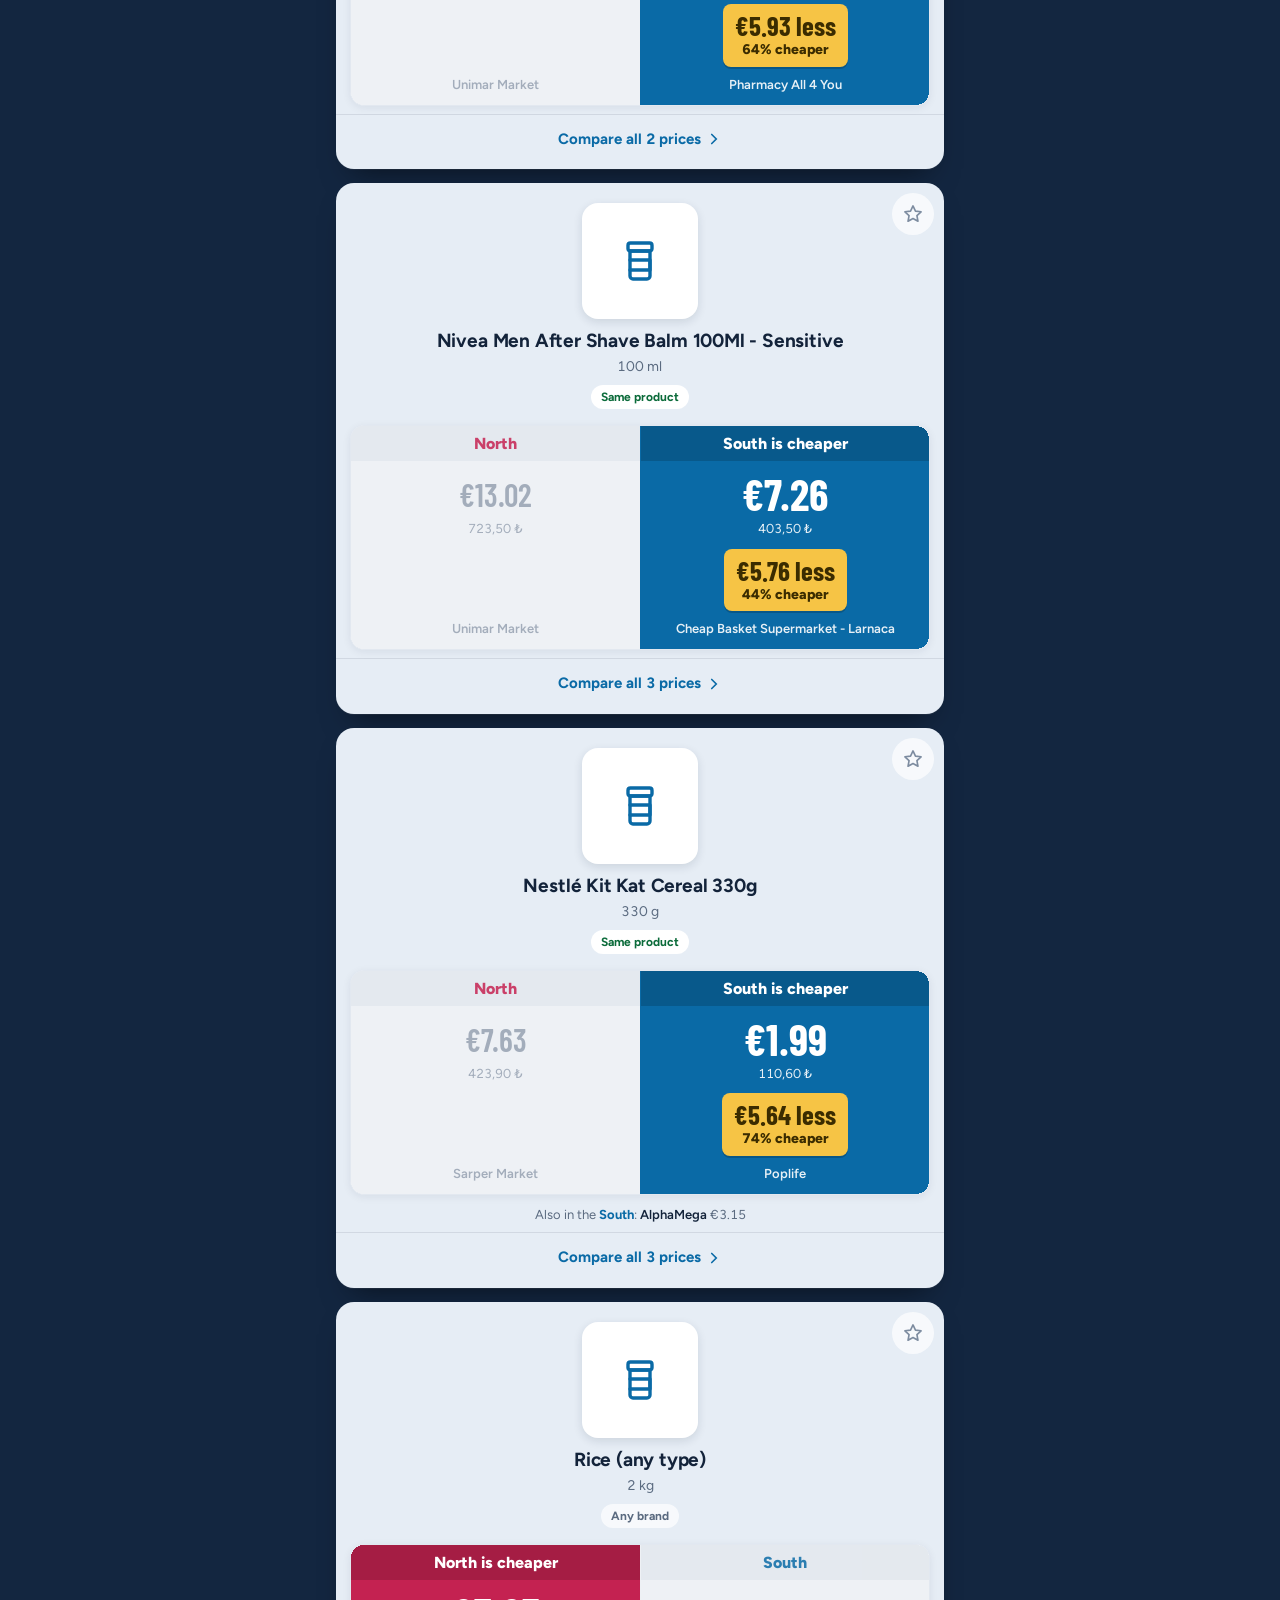
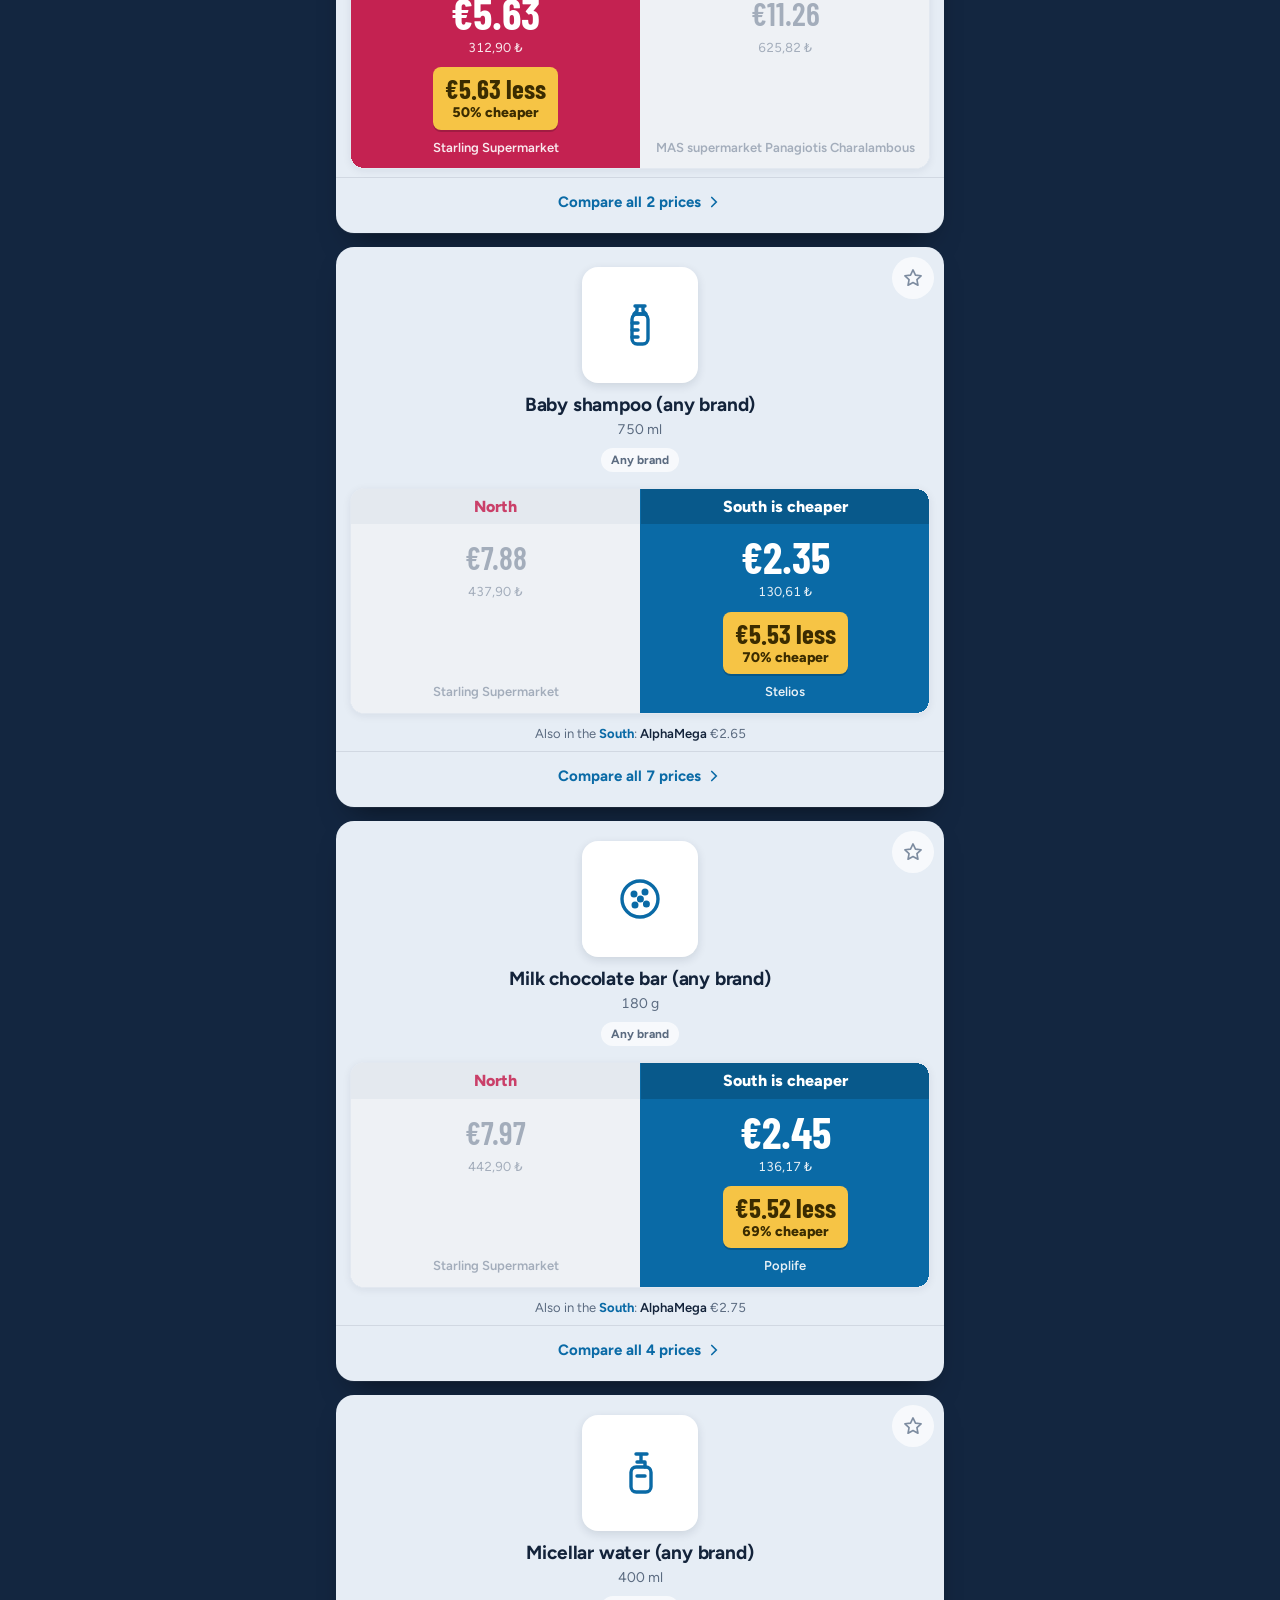
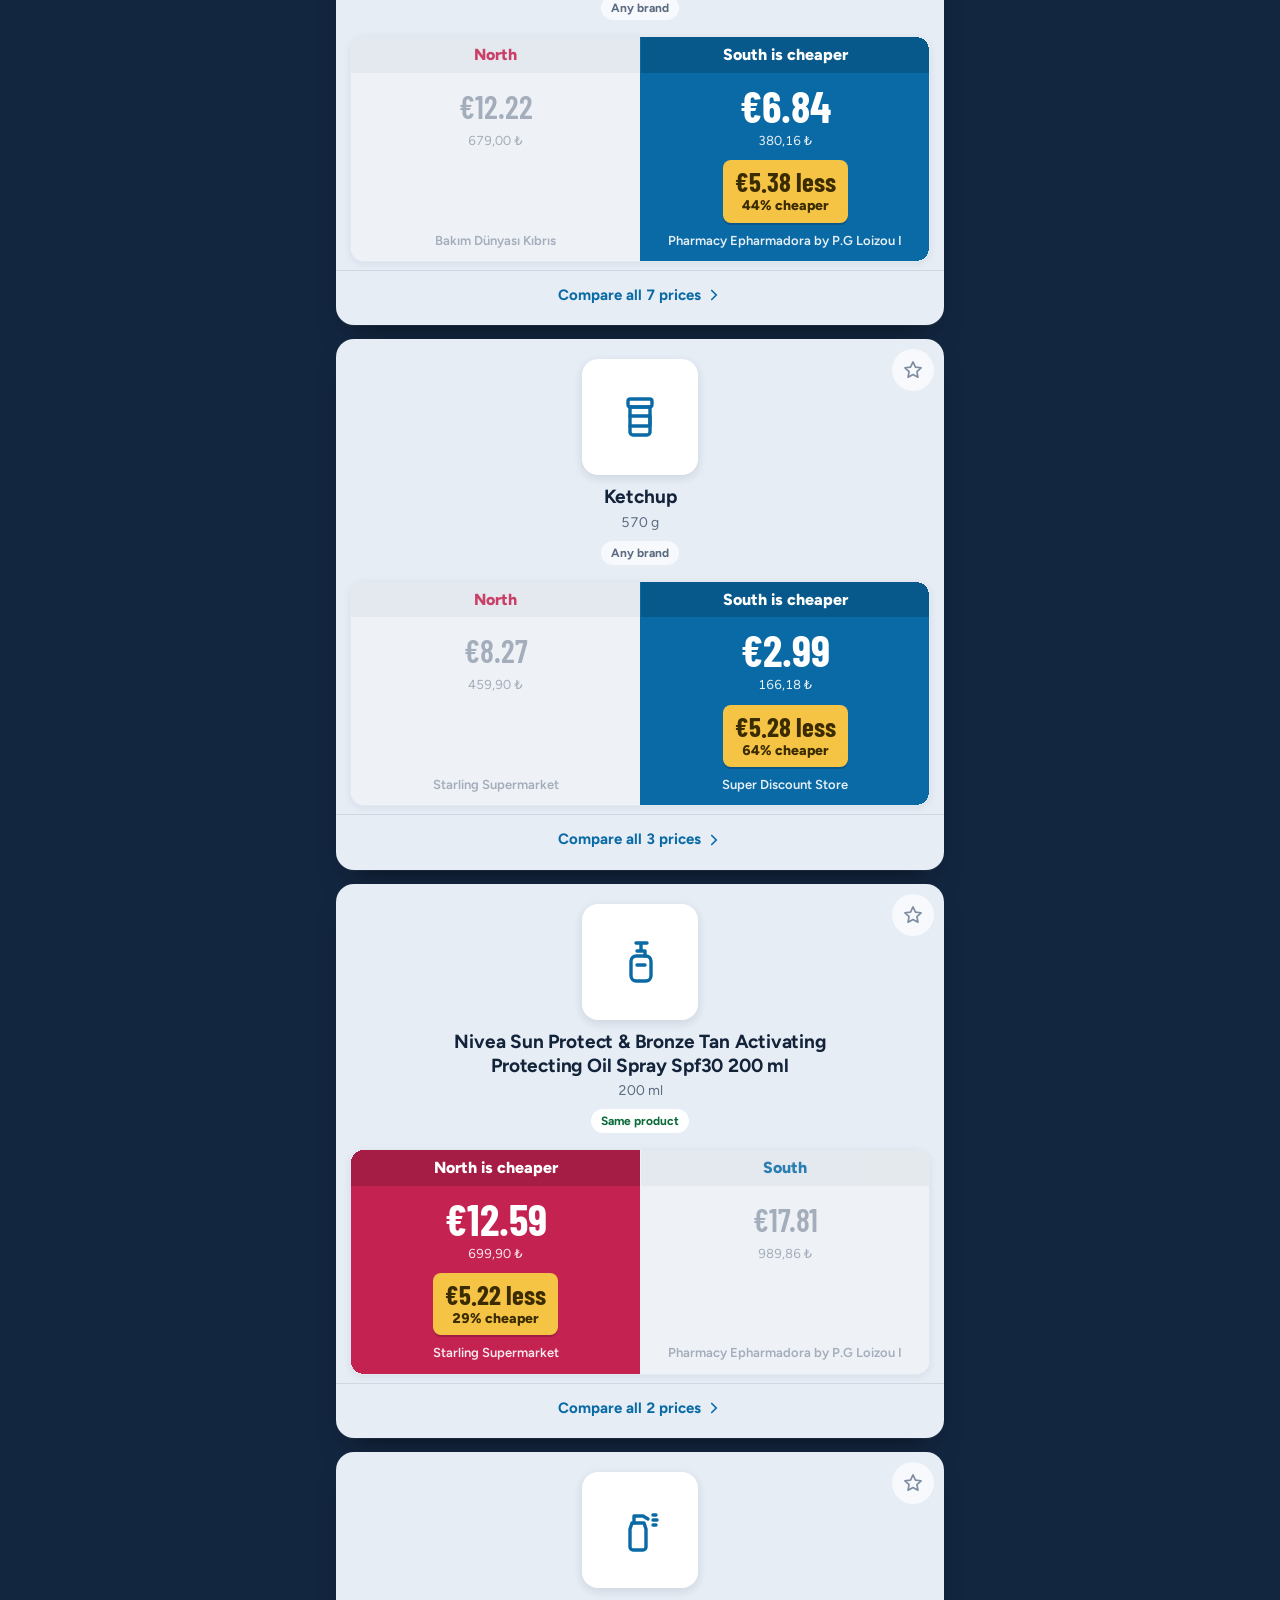
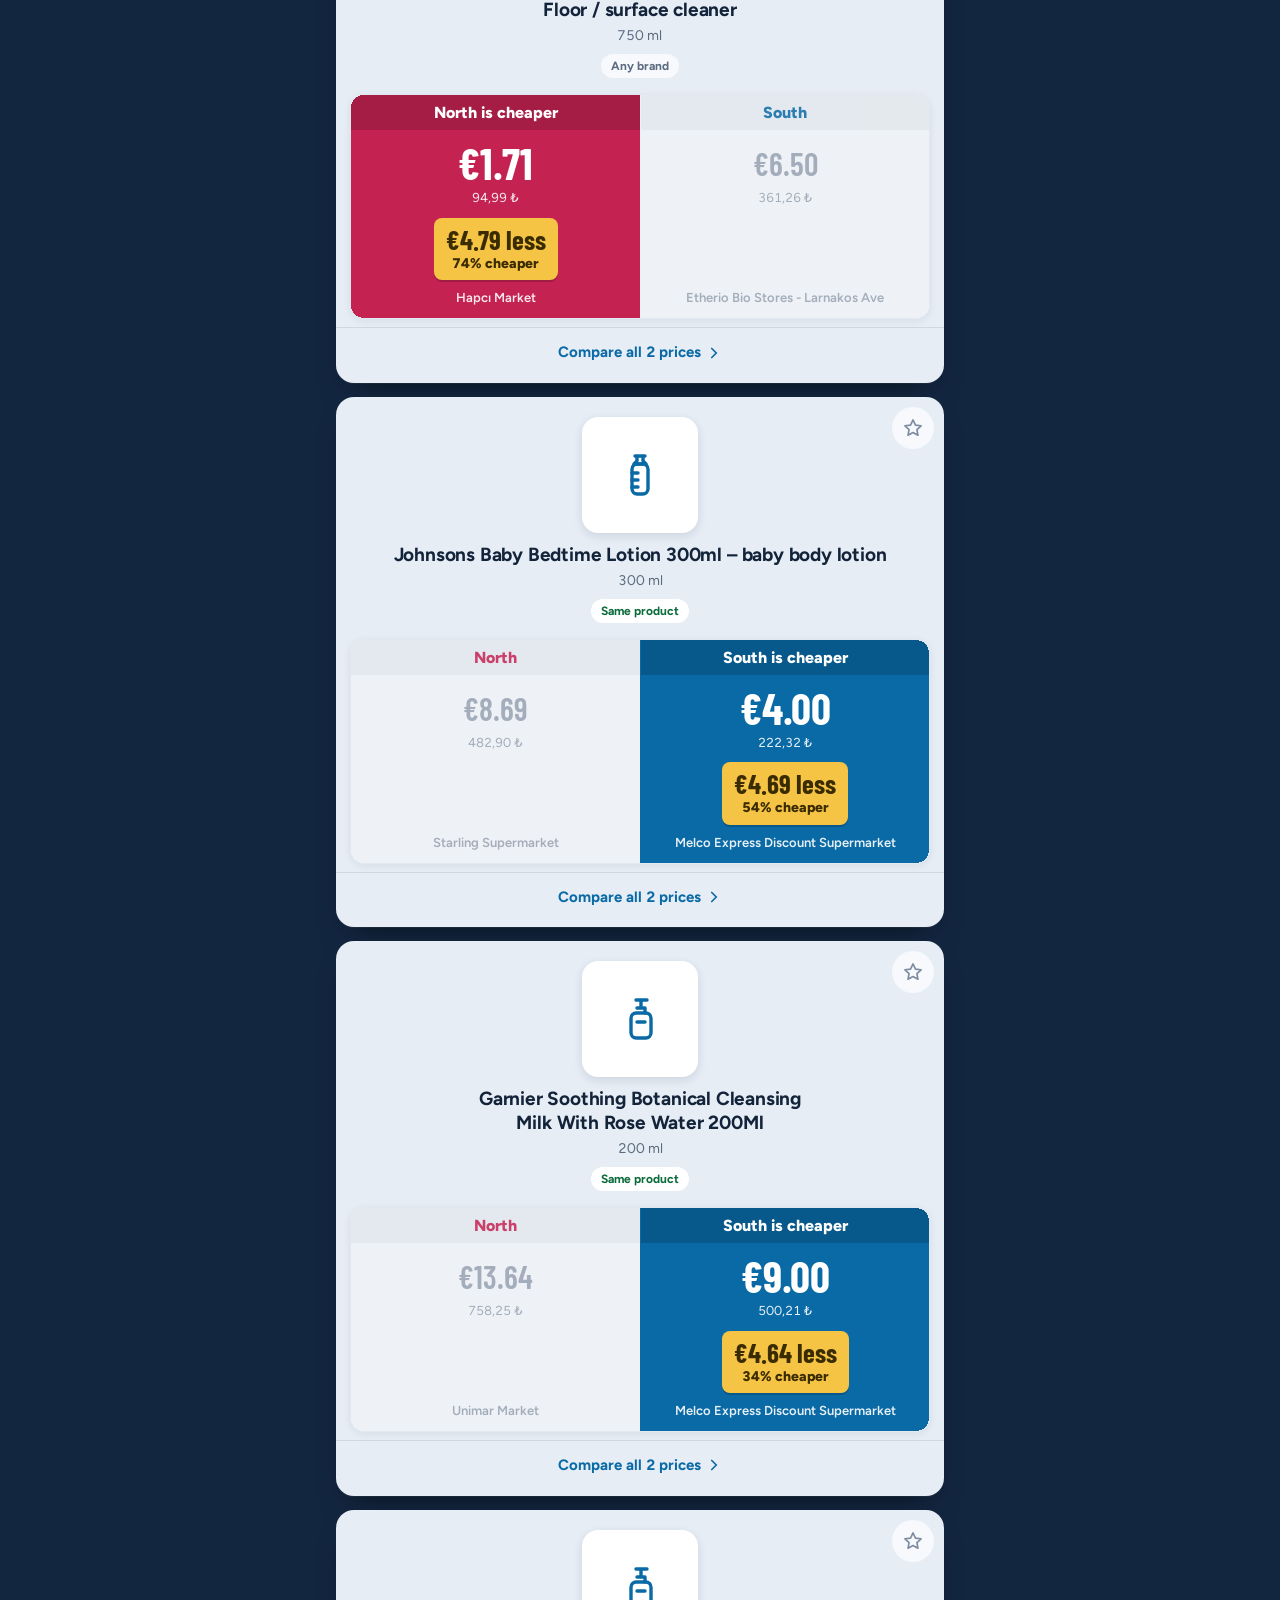
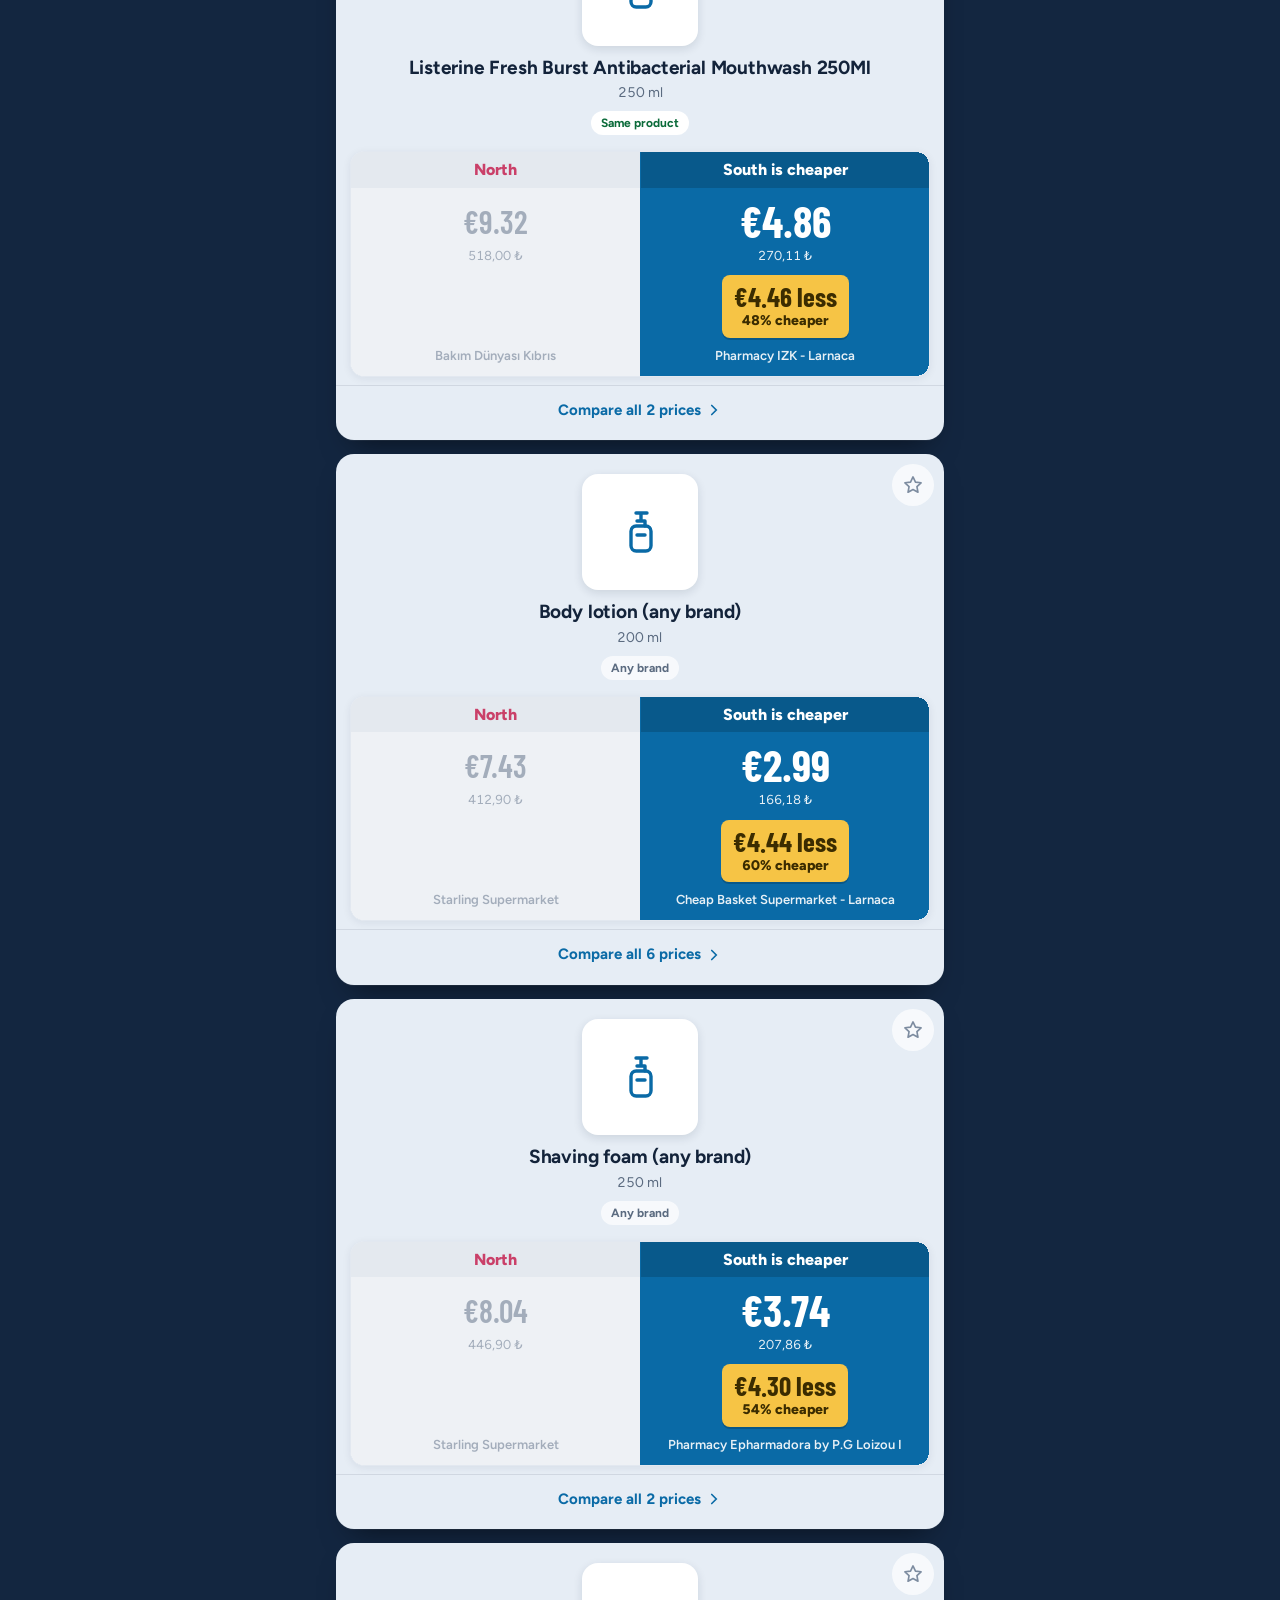
==== commit 0c5f1a52: "Fix: per-kg items showed the pack price while the verdict used the price per kg; show €/kg everywher" ====
--- a/site/index.html
+++ b/site/index.html
@@ -122,7 +122,7 @@
   <a href="#contrib" data-view="contrib"><svg width="24" height="24" viewBox="0 0 24 24" aria-hidden="true"><path d="M4 8h3l2-3h6l2 3h3v11H4z" fill="none" stroke="currentColor" stroke-width="2" stroke-linejoin="round"/><circle cx="12" cy="13" r="3.5" fill="none" stroke="currentColor" stroke-width="2"/></svg><span>Add price</span></a>
 </nav>
 
-<script src="app.js?v=97a3d880"></script>
+<script src="app.js?v=1ee7fde4"></script>
 <script src="contribute.js?v=d329b02f"></script>
 <script src="install.js?v=d9f7148f"></script>
 <script src="intro.js?v=046d4bfe"></script>
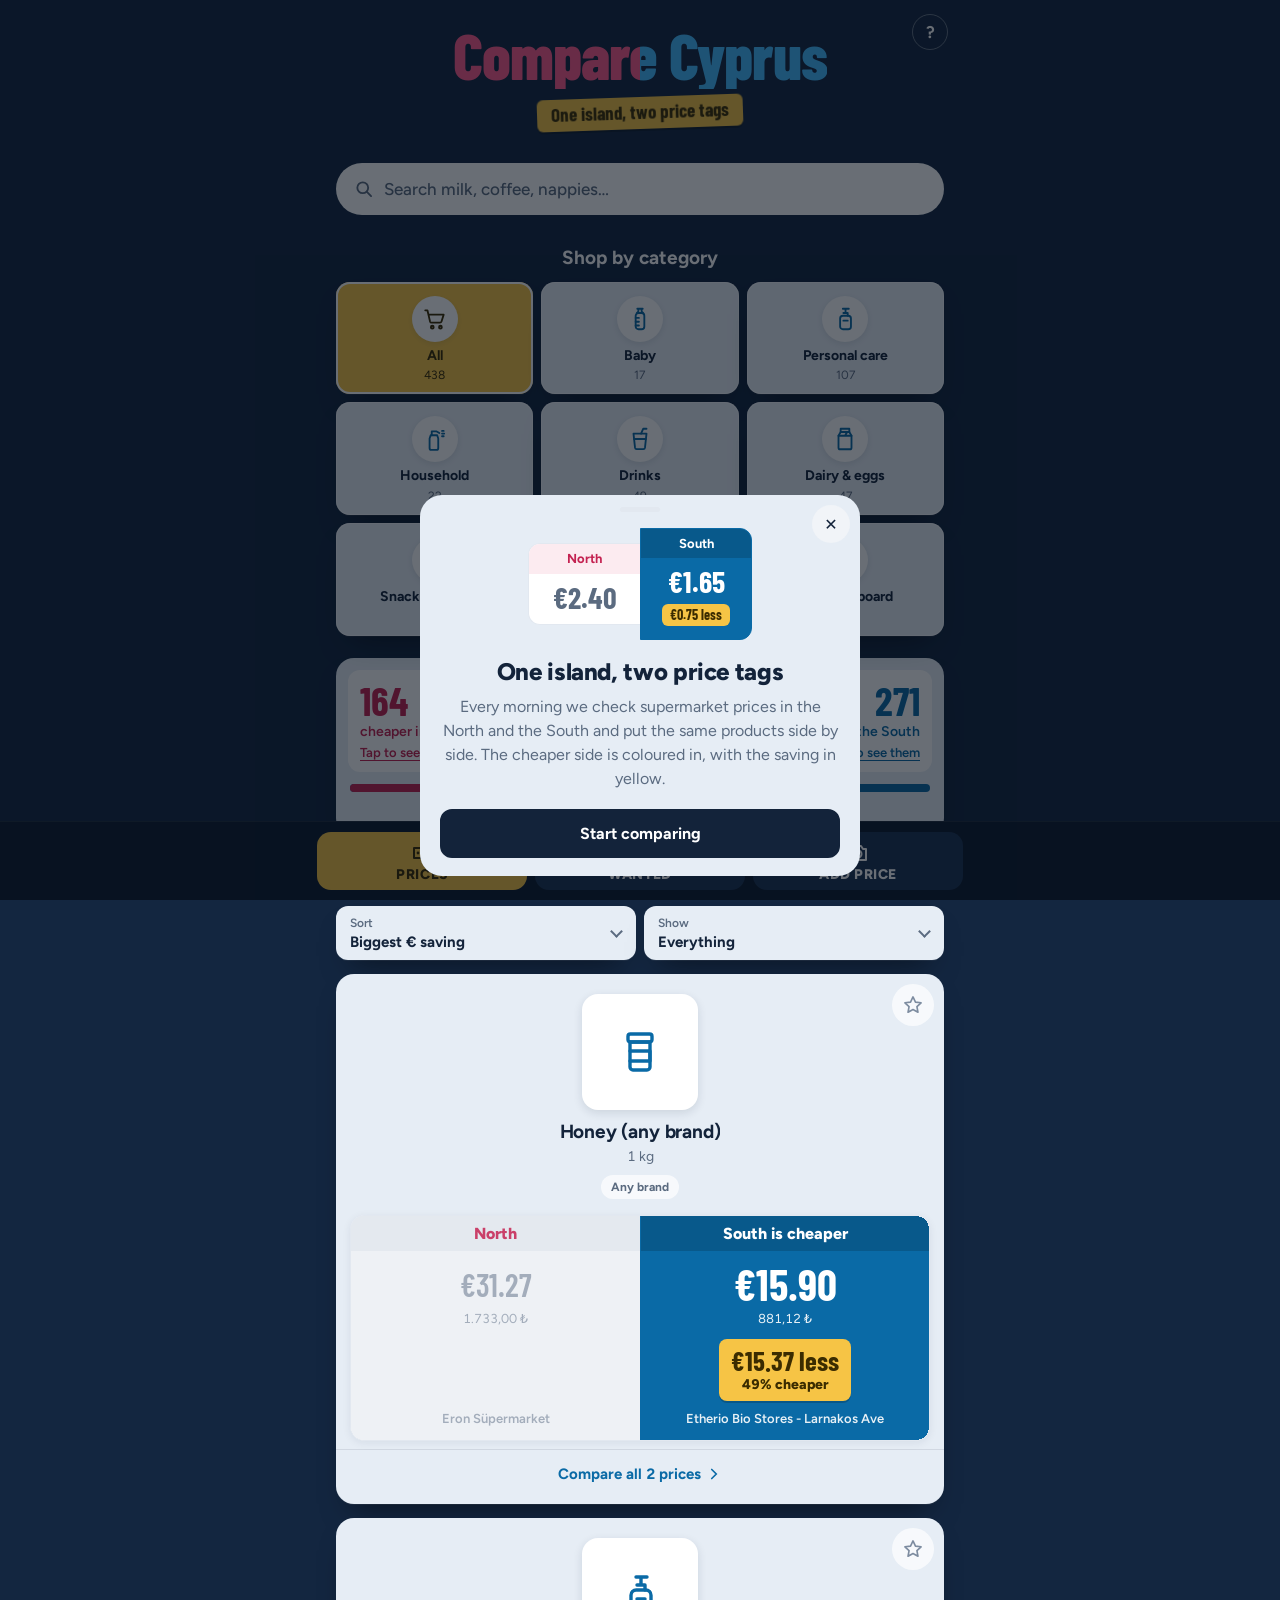
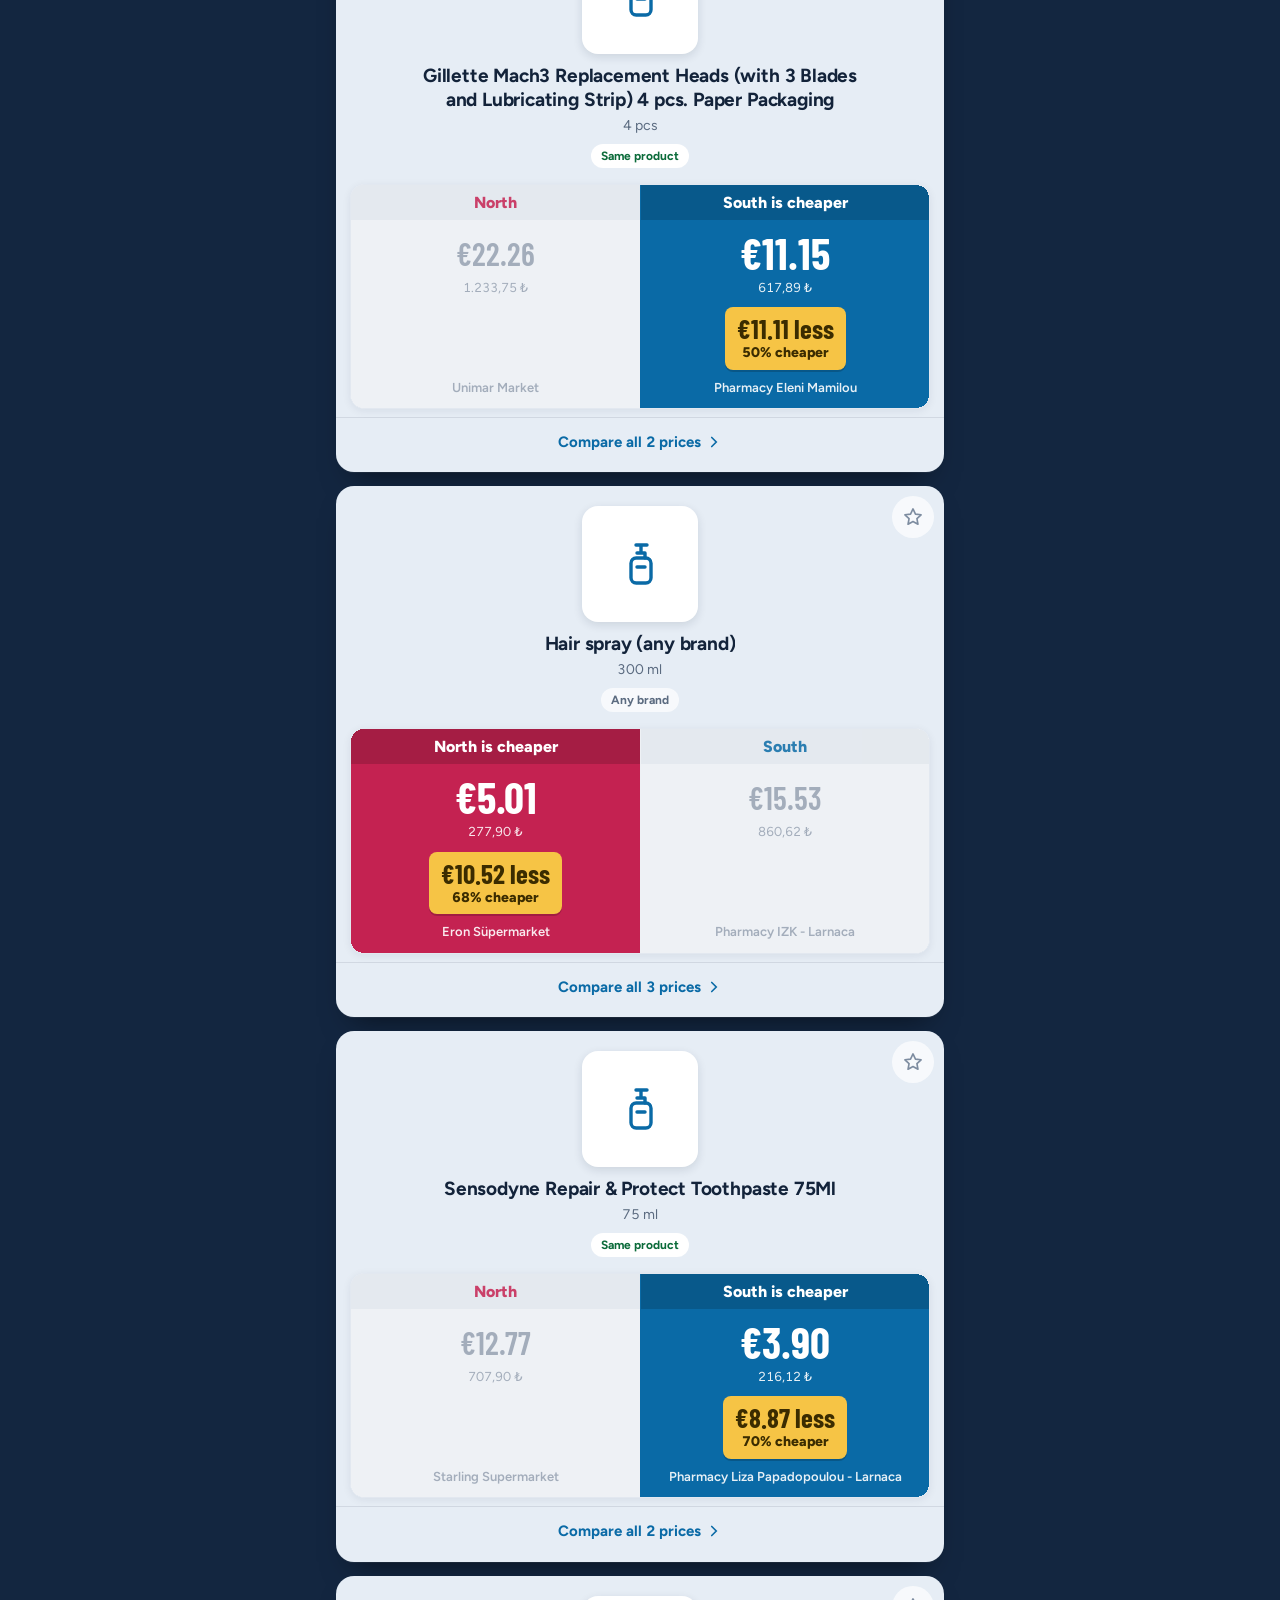
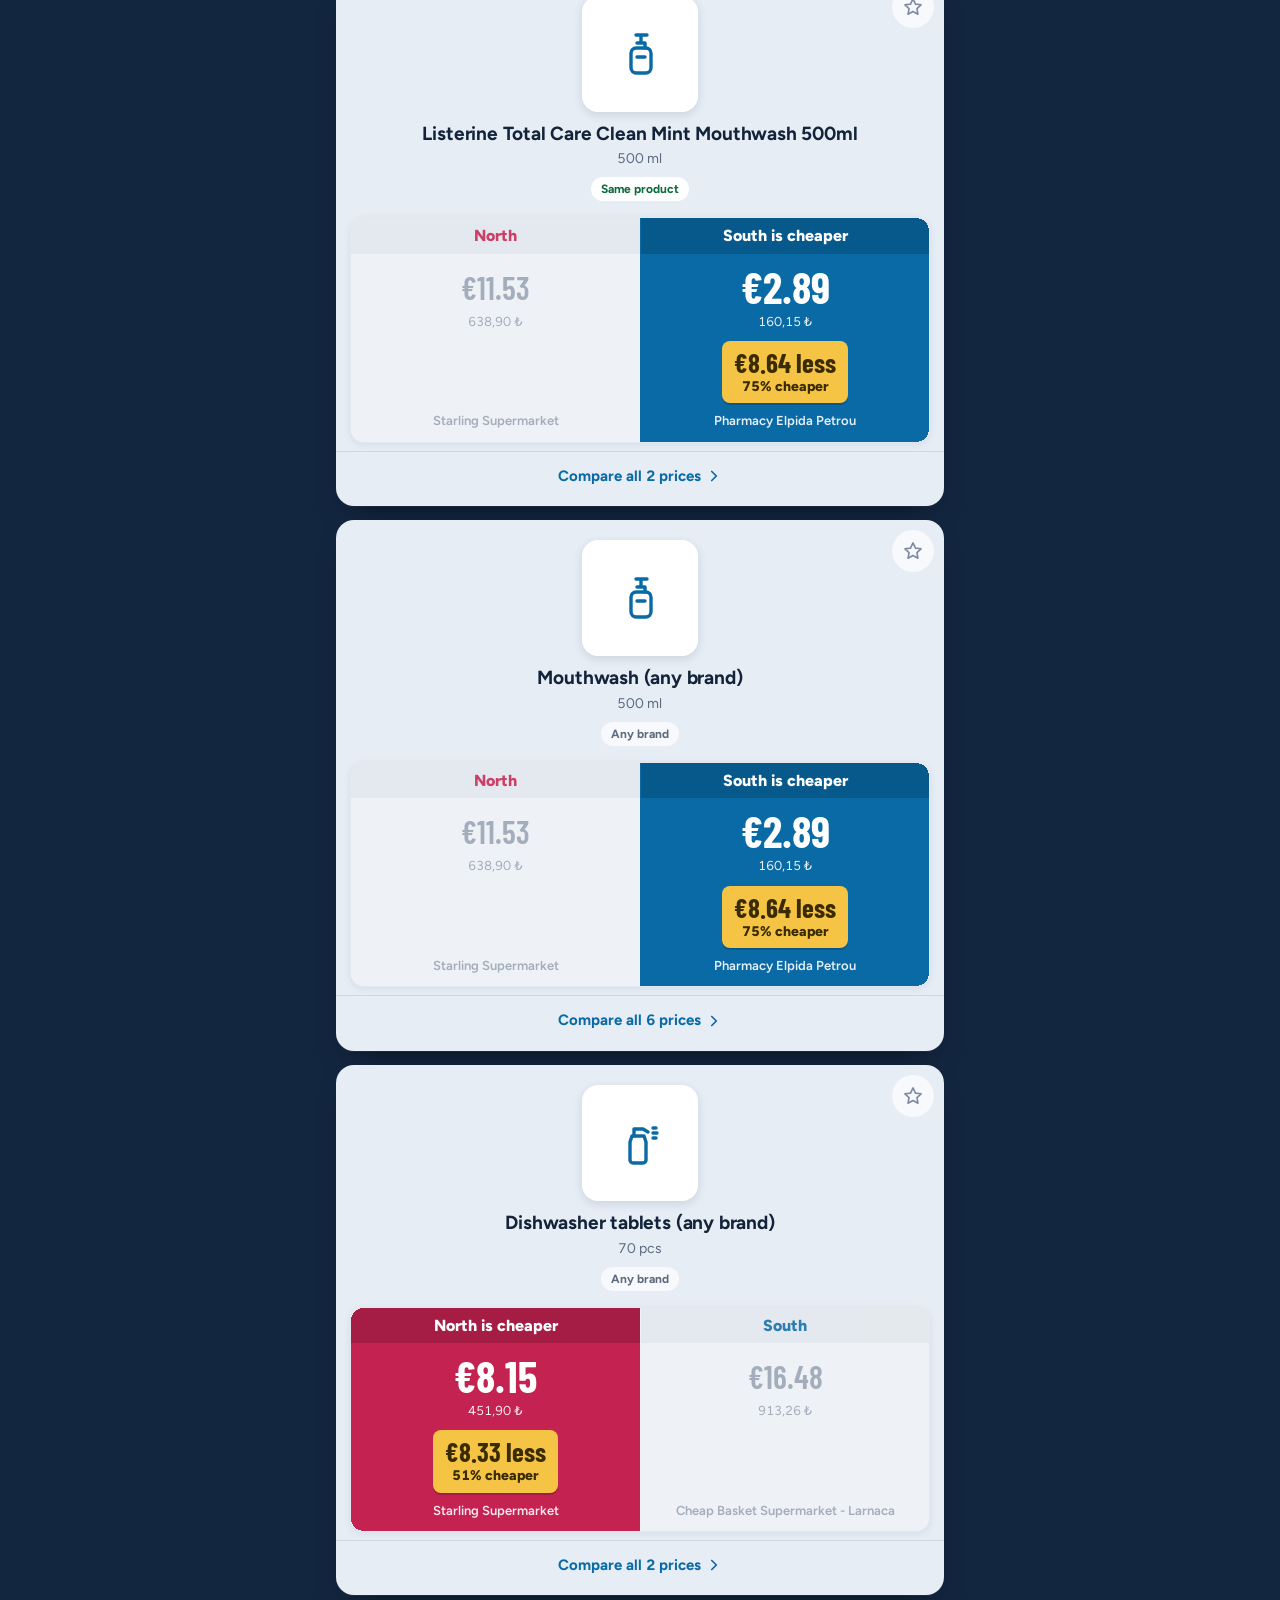
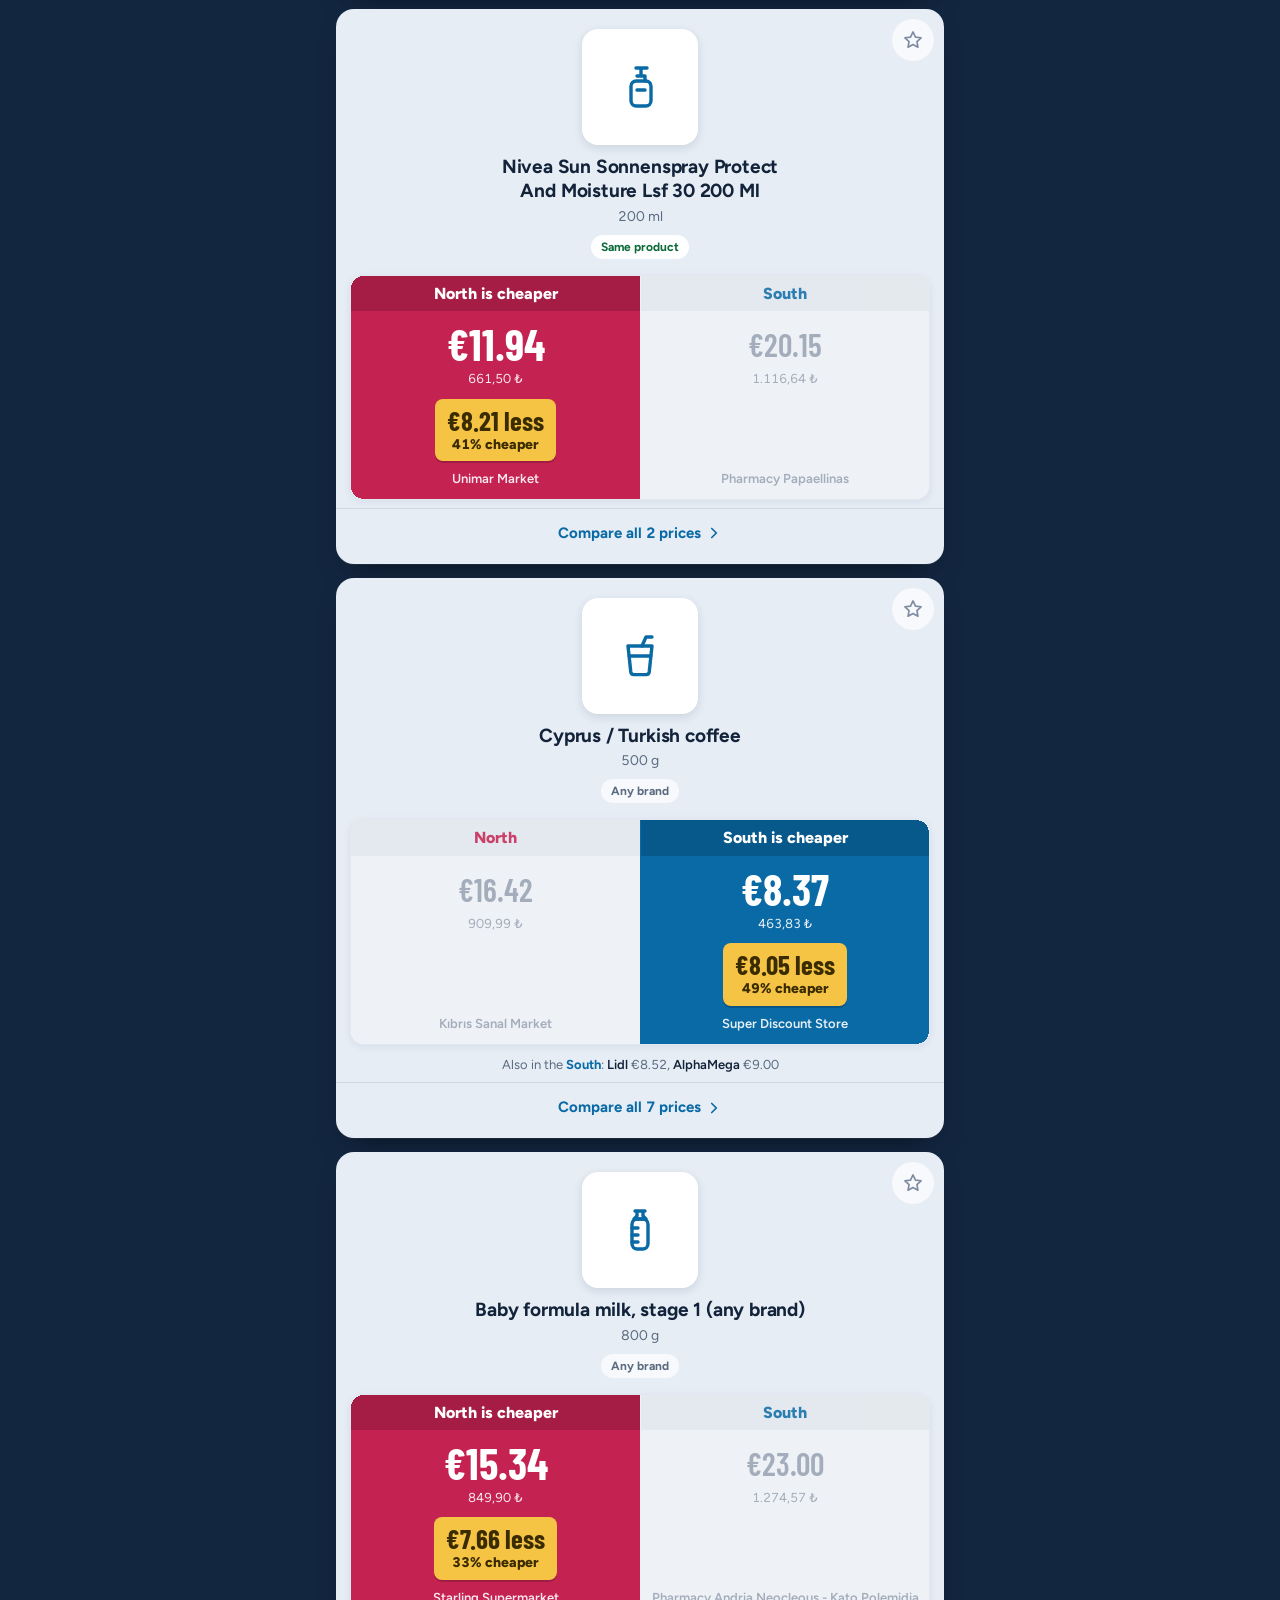
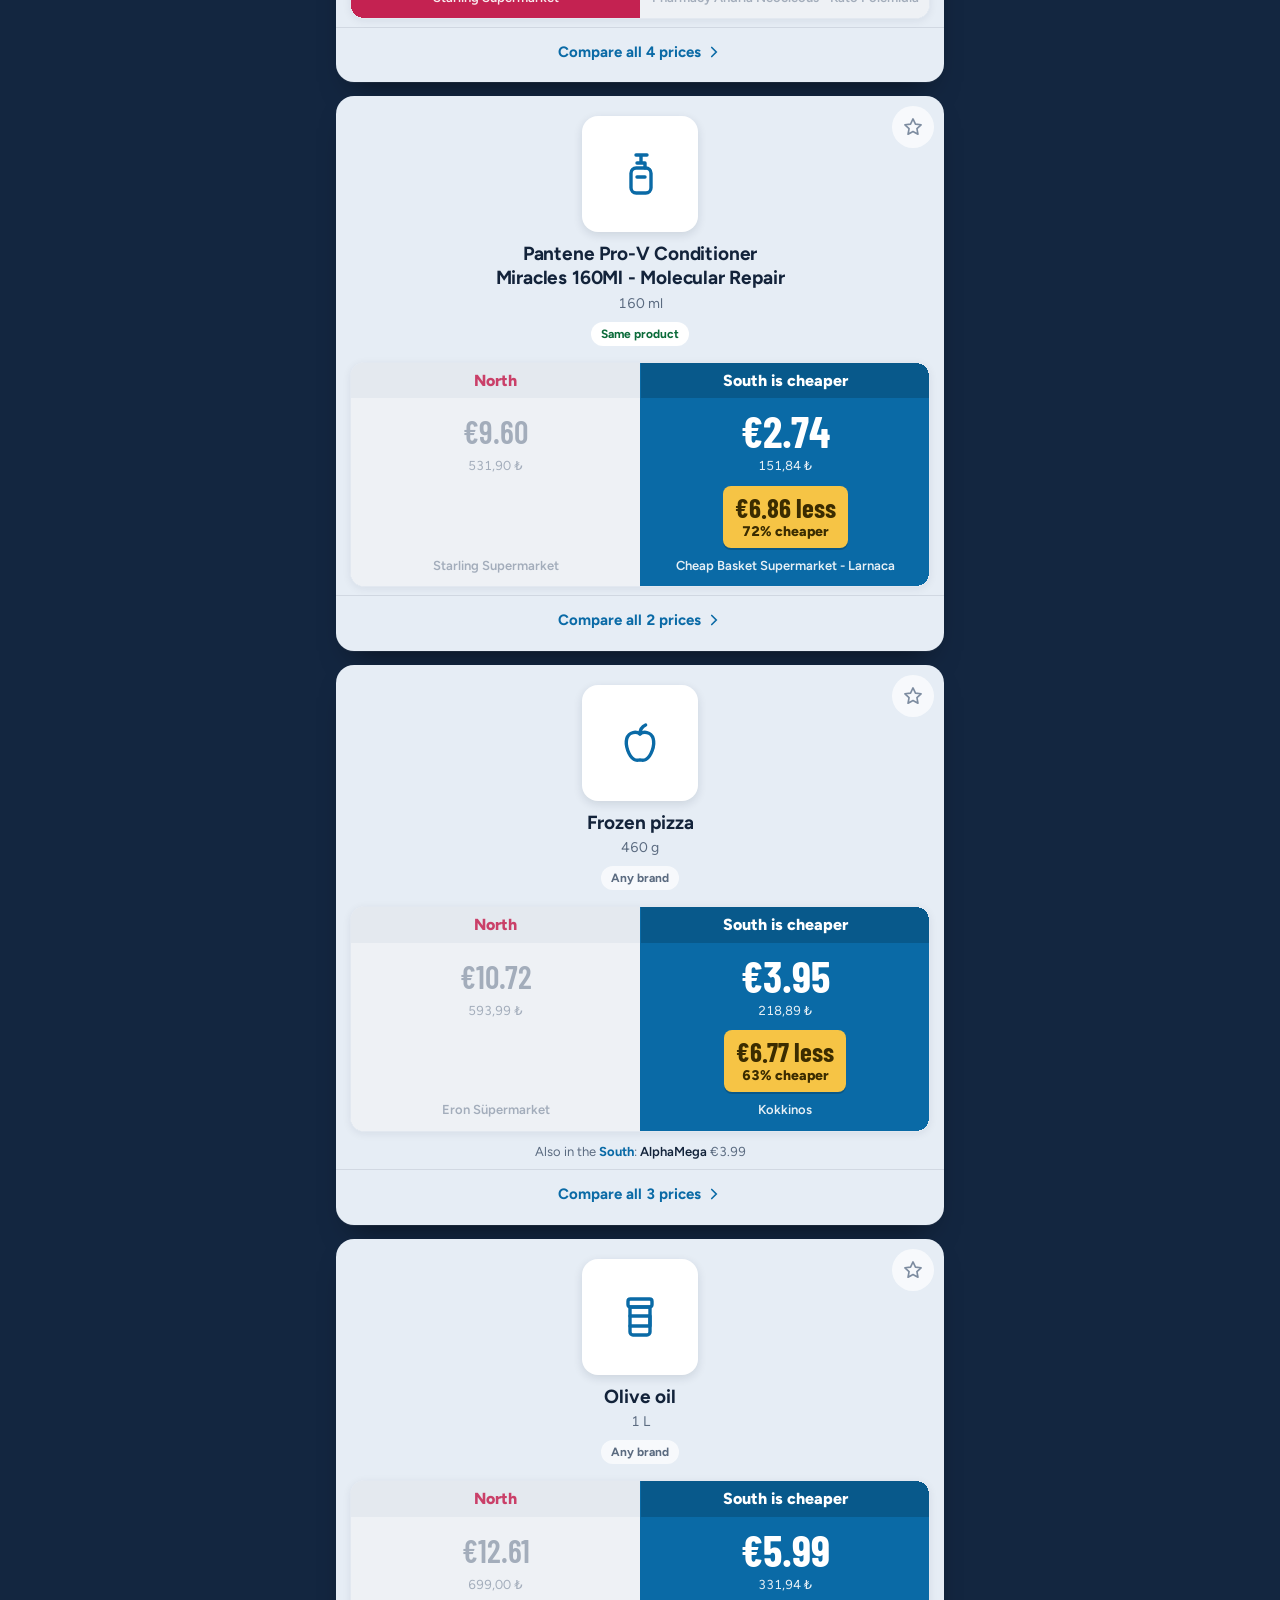
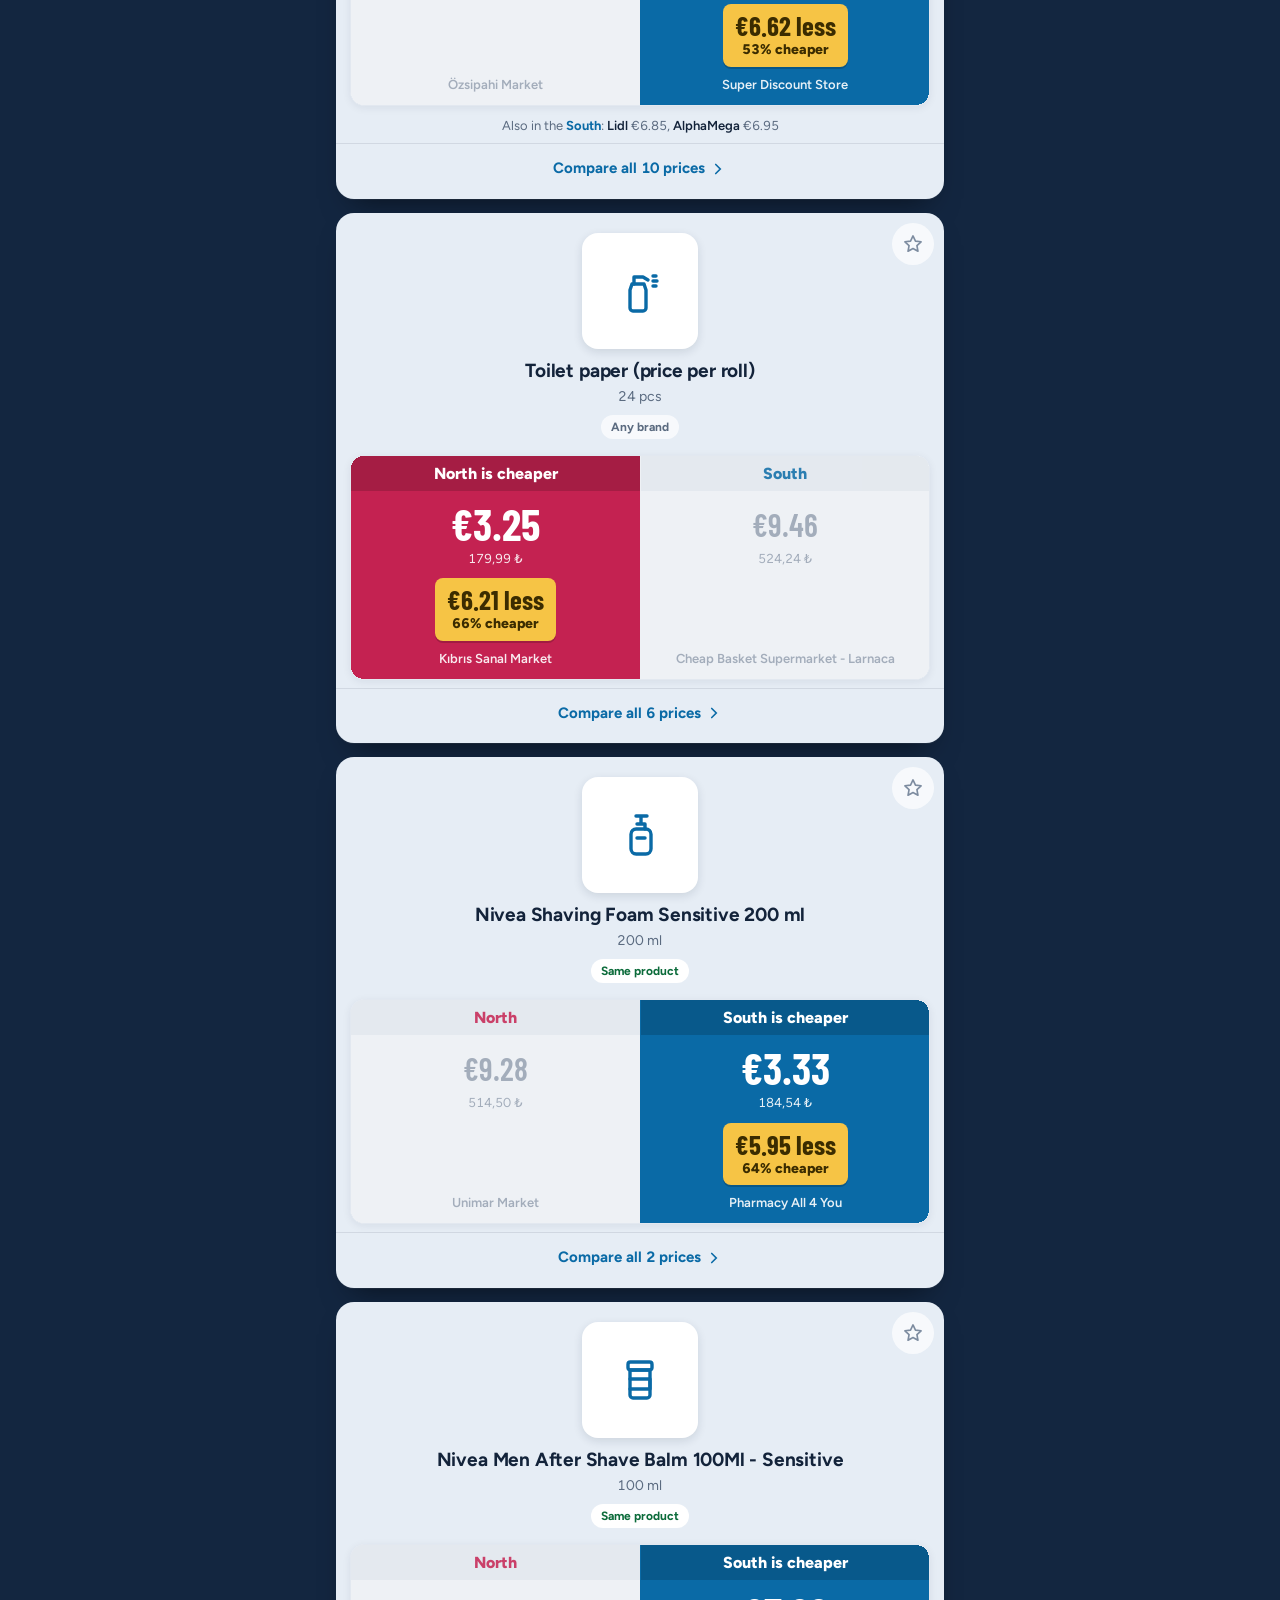
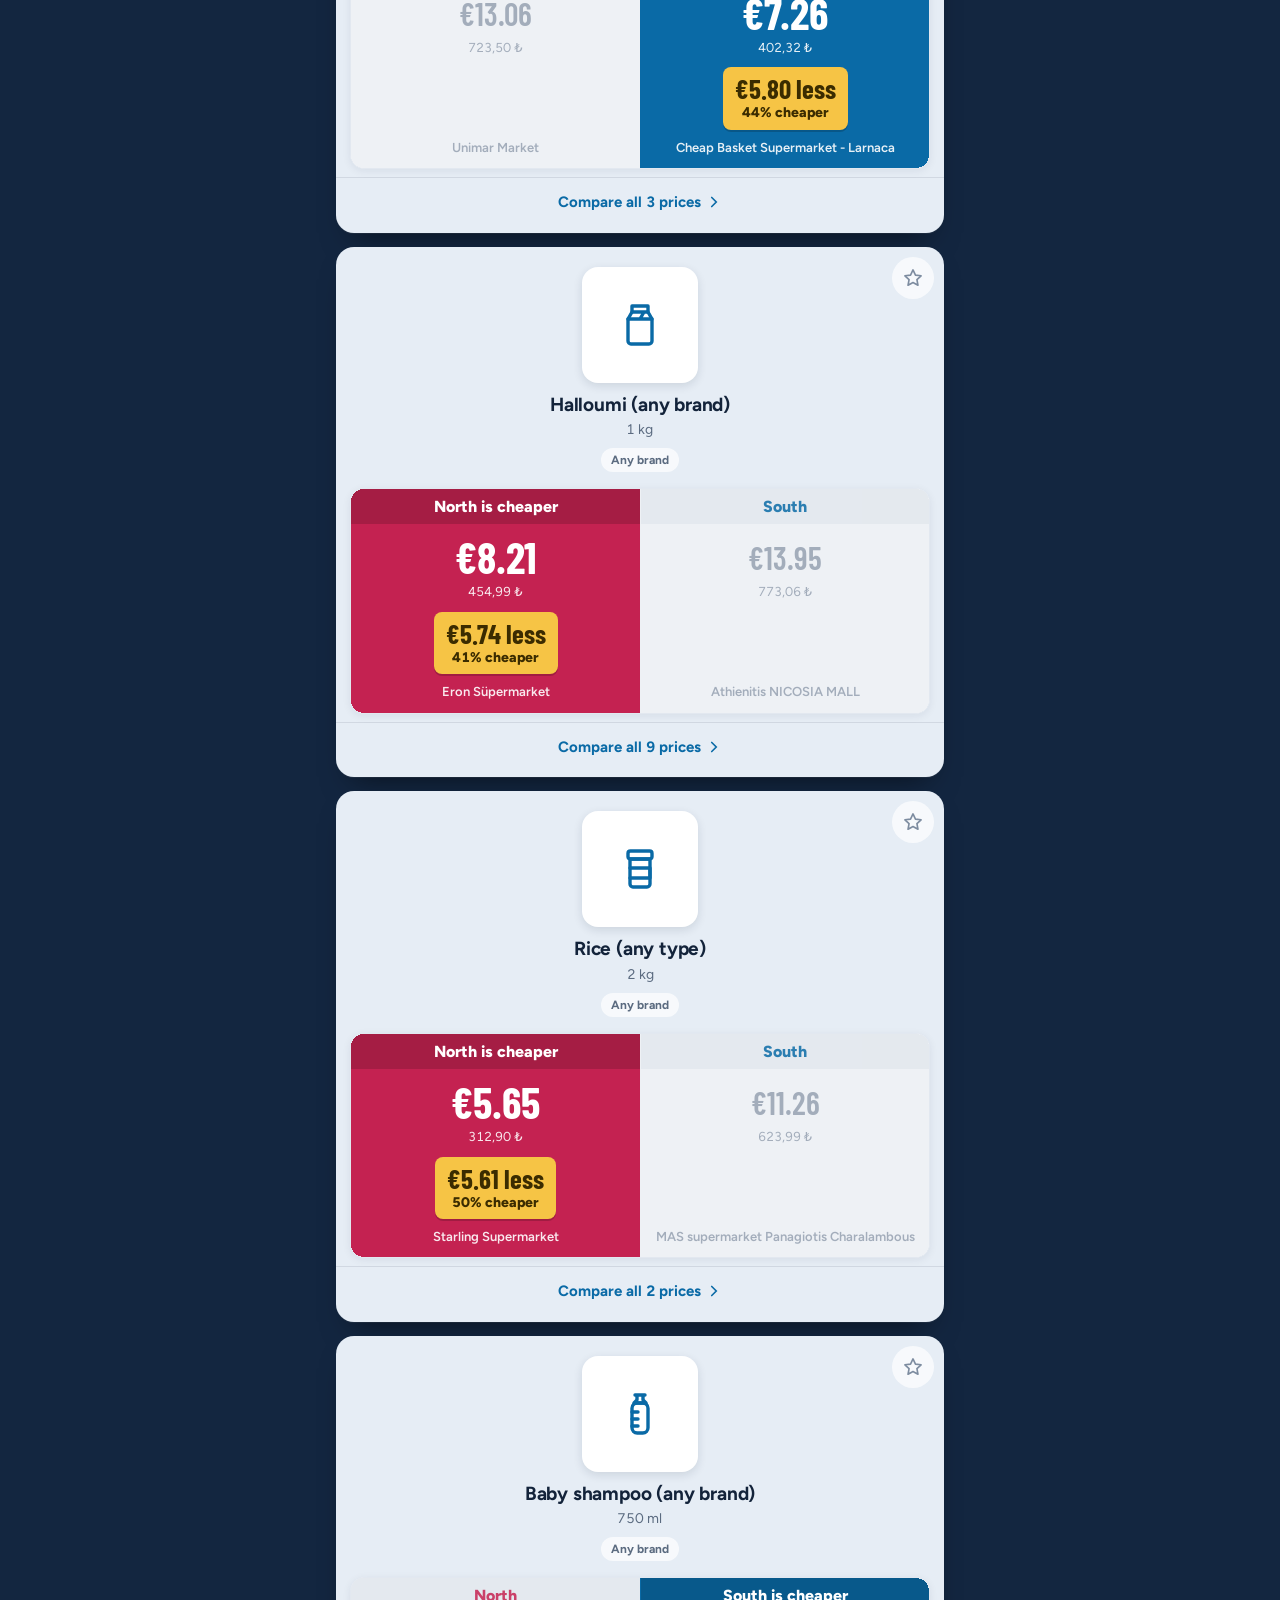
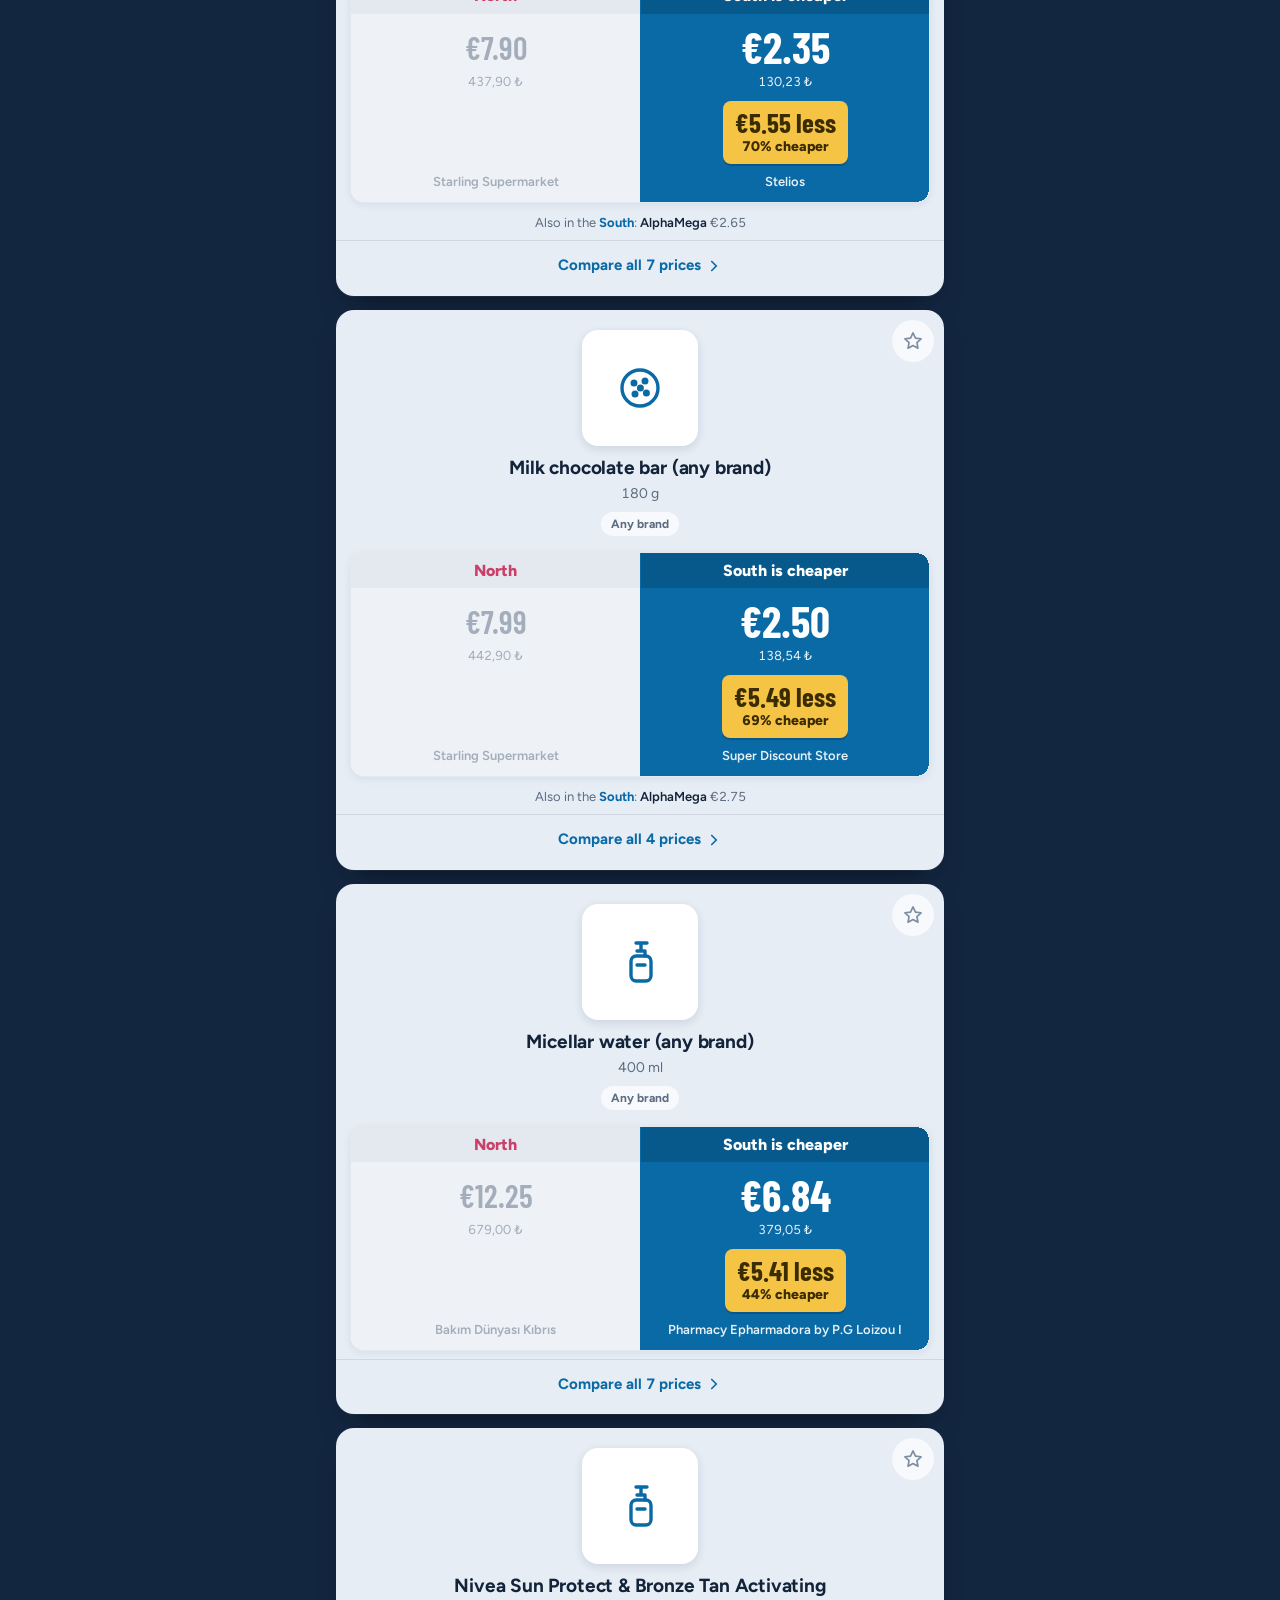
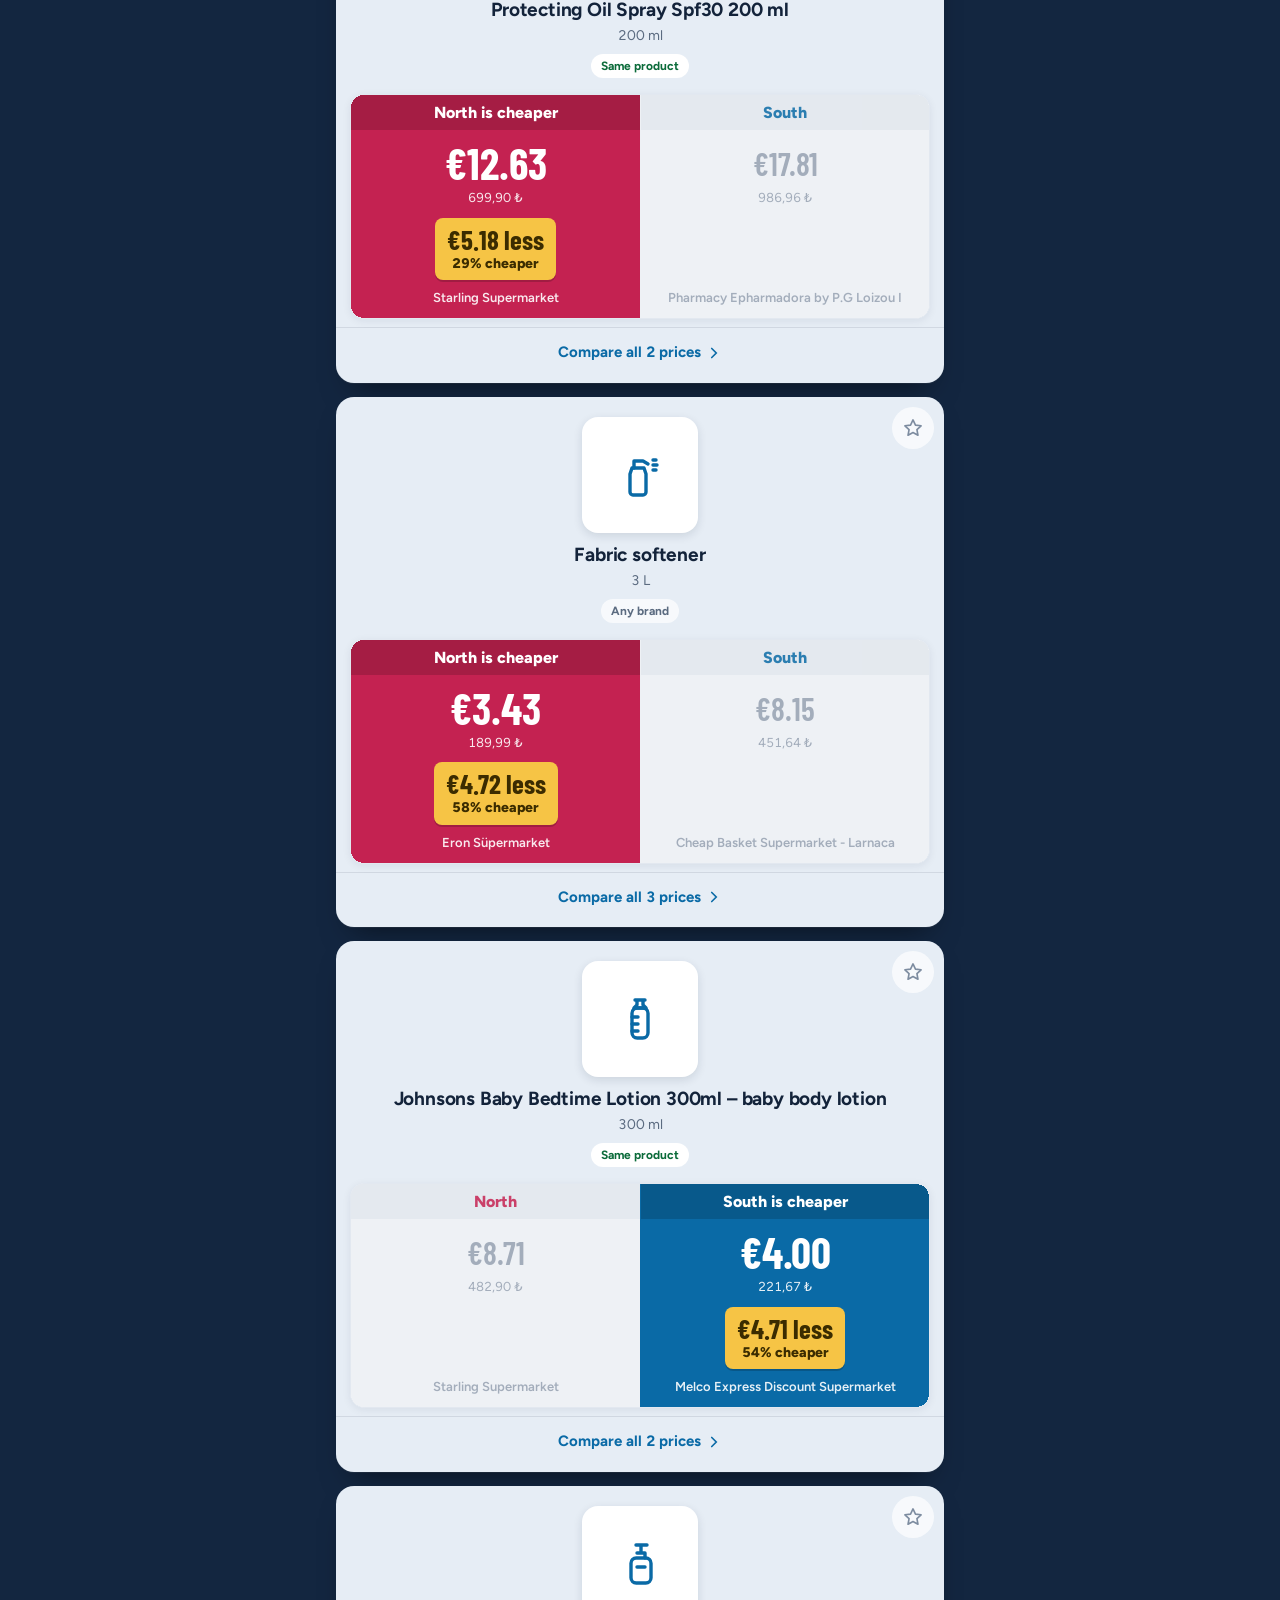
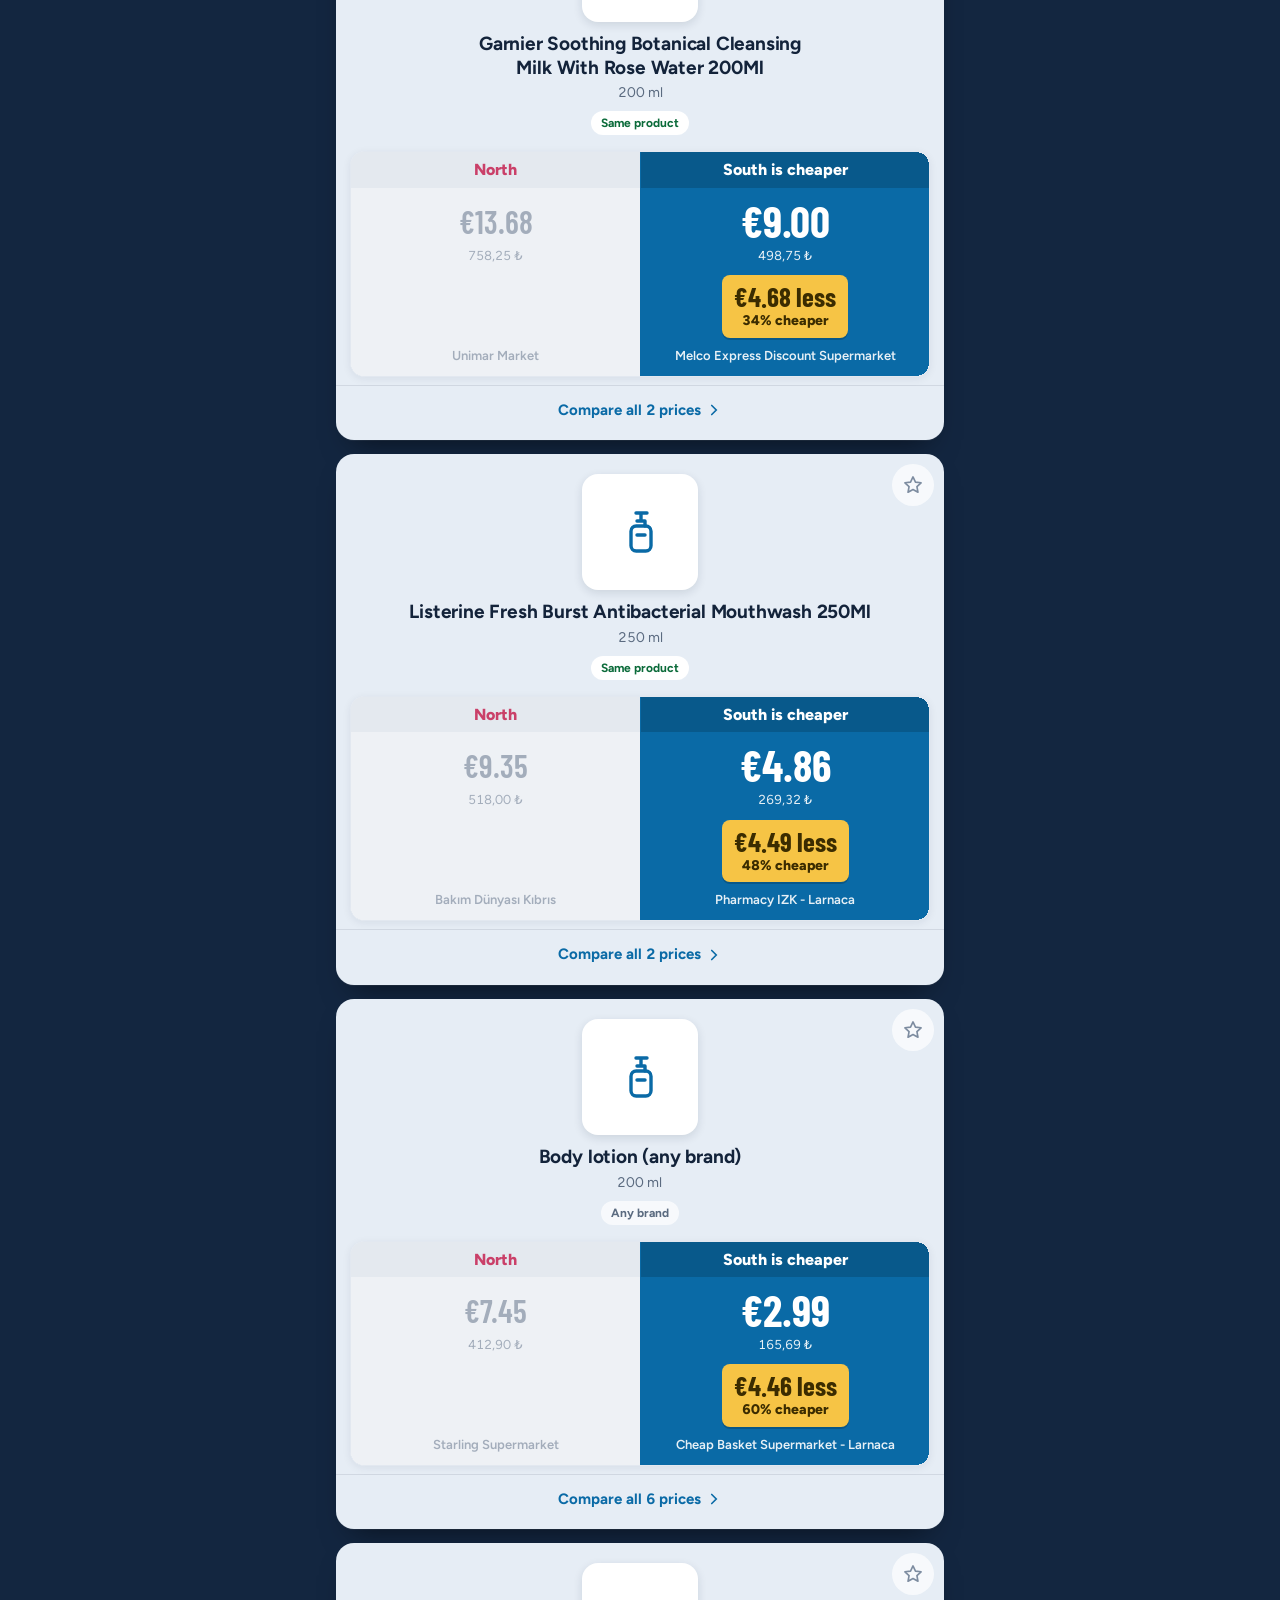
==== commit 2e57420d: "Wanted list: real totals for each side, ranked by how likely a shopper is to find the product, every" ====
--- a/site/index.html
+++ b/site/index.html
@@ -16,7 +16,7 @@
 <link rel="preconnect" href="https://fonts.googleapis.com">
 <link rel="preconnect" href="https://fonts.gstatic.com" crossorigin>
 <link rel="stylesheet" href="https://fonts.googleapis.com/css2?family=Barlow+Condensed:wght@500;600;700;800&family=Figtree:wght@400;500;600;700;800&display=swap">
-<link rel="stylesheet" href="style.css?v=f043434a">
+<link rel="stylesheet" href="style.css?v=08011279">
 </head>
 <body>
 <div class="page">
@@ -64,11 +64,13 @@
     <p class="psticker">Prices we're still missing</p>
     <p class="pintro">Each of these has a price on one side only. Seen one on a shelf? Tap <b>Add</b> and it joins the comparison.</p>
   </header>
+  <div class="wfound" id="wfound" hidden></div>
   <div class="panel">
   <div class="wtabs" role="tablist">
     <button type="button" role="tab" data-need="N"><span><i class="tN">North</i> prices needed</span><b id="wcN"></b></button>
     <button type="button" role="tab" data-need="S" class="on"><span><i class="tS">South</i> prices needed</span><b id="wcS"></b></button>
   </div>
+  <p class="wnote" id="wnote"></p>
   <input id="wq" type="search" placeholder="Filter, e.g. Nivea, Nescafé" autocomplete="off" aria-label="Filter wanted products">
   <div class="chips" id="wbrands"></div>
   <ul class="wlist" id="wlist"></ul>
@@ -126,6 +128,6 @@
 <script src="contribute.js?v=d329b02f"></script>
 <script src="install.js?v=d9f7148f"></script>
 <script src="intro.js?v=046d4bfe"></script>
-<script src="wanted.js?v=0db13283"></script>
+<script src="wanted.js?v=a6fad37f"></script>
 </body>
 </html>
--- a/site/style.css
+++ b/site/style.css
@@ -459,3 +459,19 @@
 .pduo:has(.pd.win) .pd:not(.win) i { opacity: .7; }
 .pduo:has(.pd.win) .pd:not(.win) b { color: #a3adbb; font-size: 34px; }
 .pduo:has(.pd.win) .pd:not(.win) span { color: #a3adbb; }
+
+/* ---- Wanted: real totals, new products, recently found ---- */
+.wnote { margin: 0 2px 10px; font-size: 13px; color: var(--muted); }
+.wnew { display: inline-block; margin-right: 6px; padding: 1px 7px; border-radius: 999px; background: var(--offer); color: var(--offer-ink);
+  font-size: 11px; font-weight: 800; vertical-align: 2px; }
+.wfound { margin-top: 20px; padding: 14px 16px; border-radius: var(--r-card); background: var(--card); color: var(--ink); box-shadow: var(--lift); }
+.wfound h3 { display: flex; align-items: center; gap: 8px; margin: 0; font-size: 17px; color: var(--good); }
+.wfound p { margin: 2px 0 8px; font-size: 14px; color: var(--muted); }
+.wfound ul { list-style: none; margin: 0; padding: 0; display: grid; gap: 6px; }
+.wfound li { display: flex; justify-content: space-between; align-items: center; gap: 10px; padding: 9px 12px; border-radius: 10px; background: #fff; font-size: 14px; }
+.wfound li a { color: var(--ink); font-weight: 600; text-decoration: none; min-width: 0; overflow: hidden; text-overflow: ellipsis; white-space: nowrap; }
+.wfound li span { flex: 0 0 auto; font-size: 12px; font-weight: 700; color: var(--good); }
+.tabbar .badge { white-space: nowrap; }
+.wfound { overflow: hidden; }
+.wfound li a { flex: 1 1 0; }
+.wfound ul { grid-template-columns: minmax(0, 1fr); }
